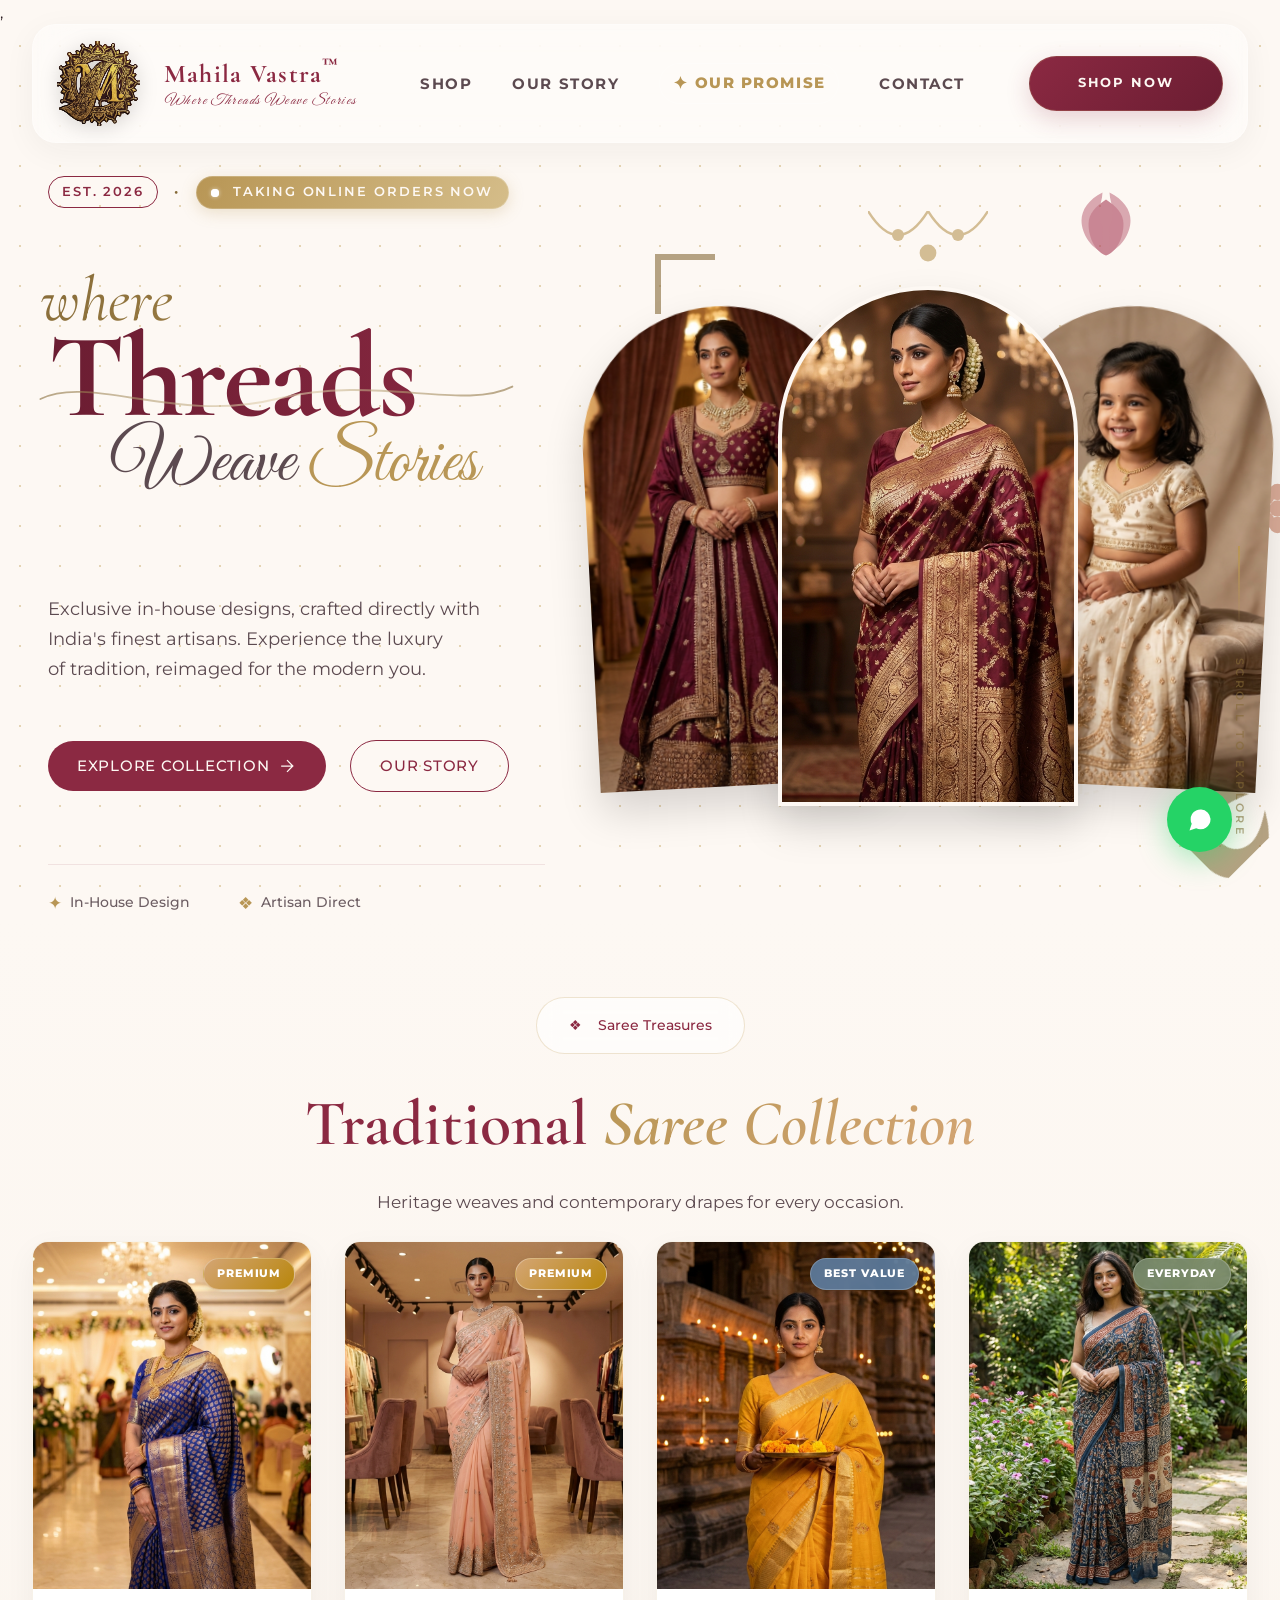
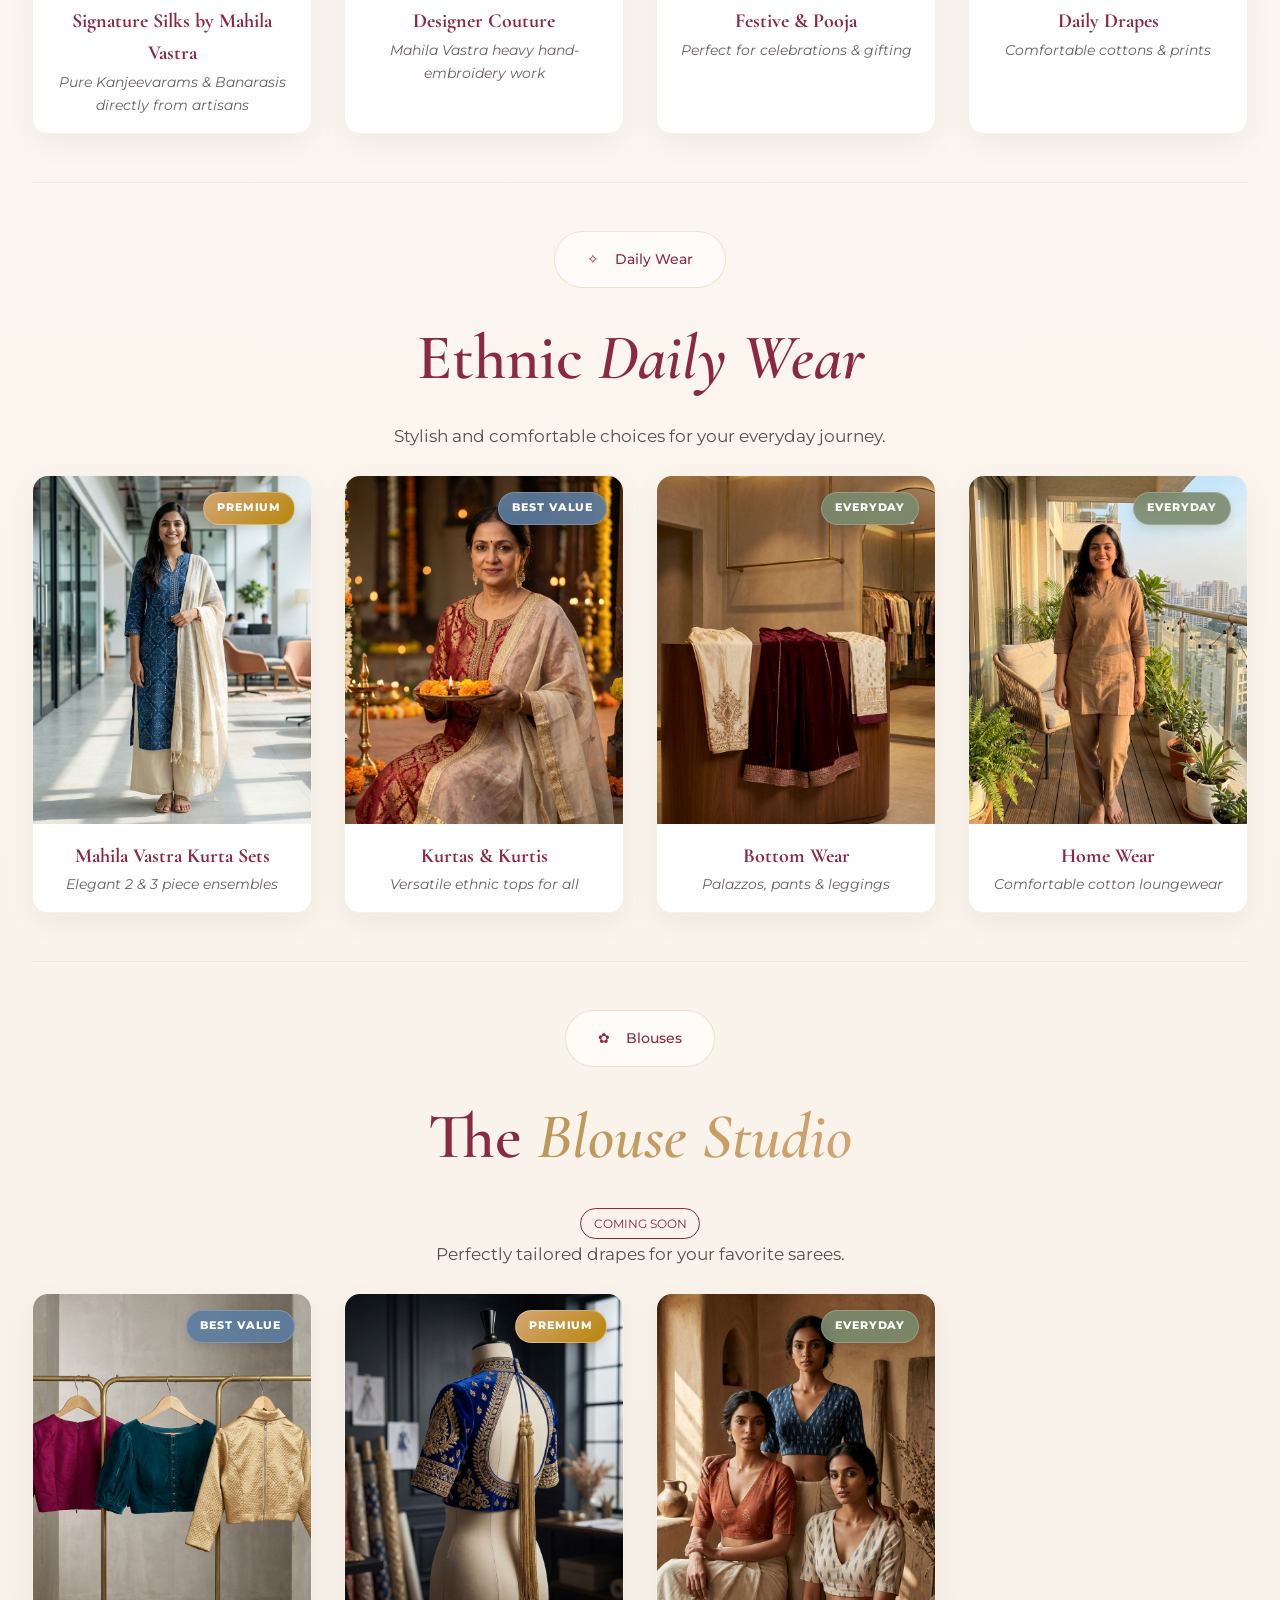
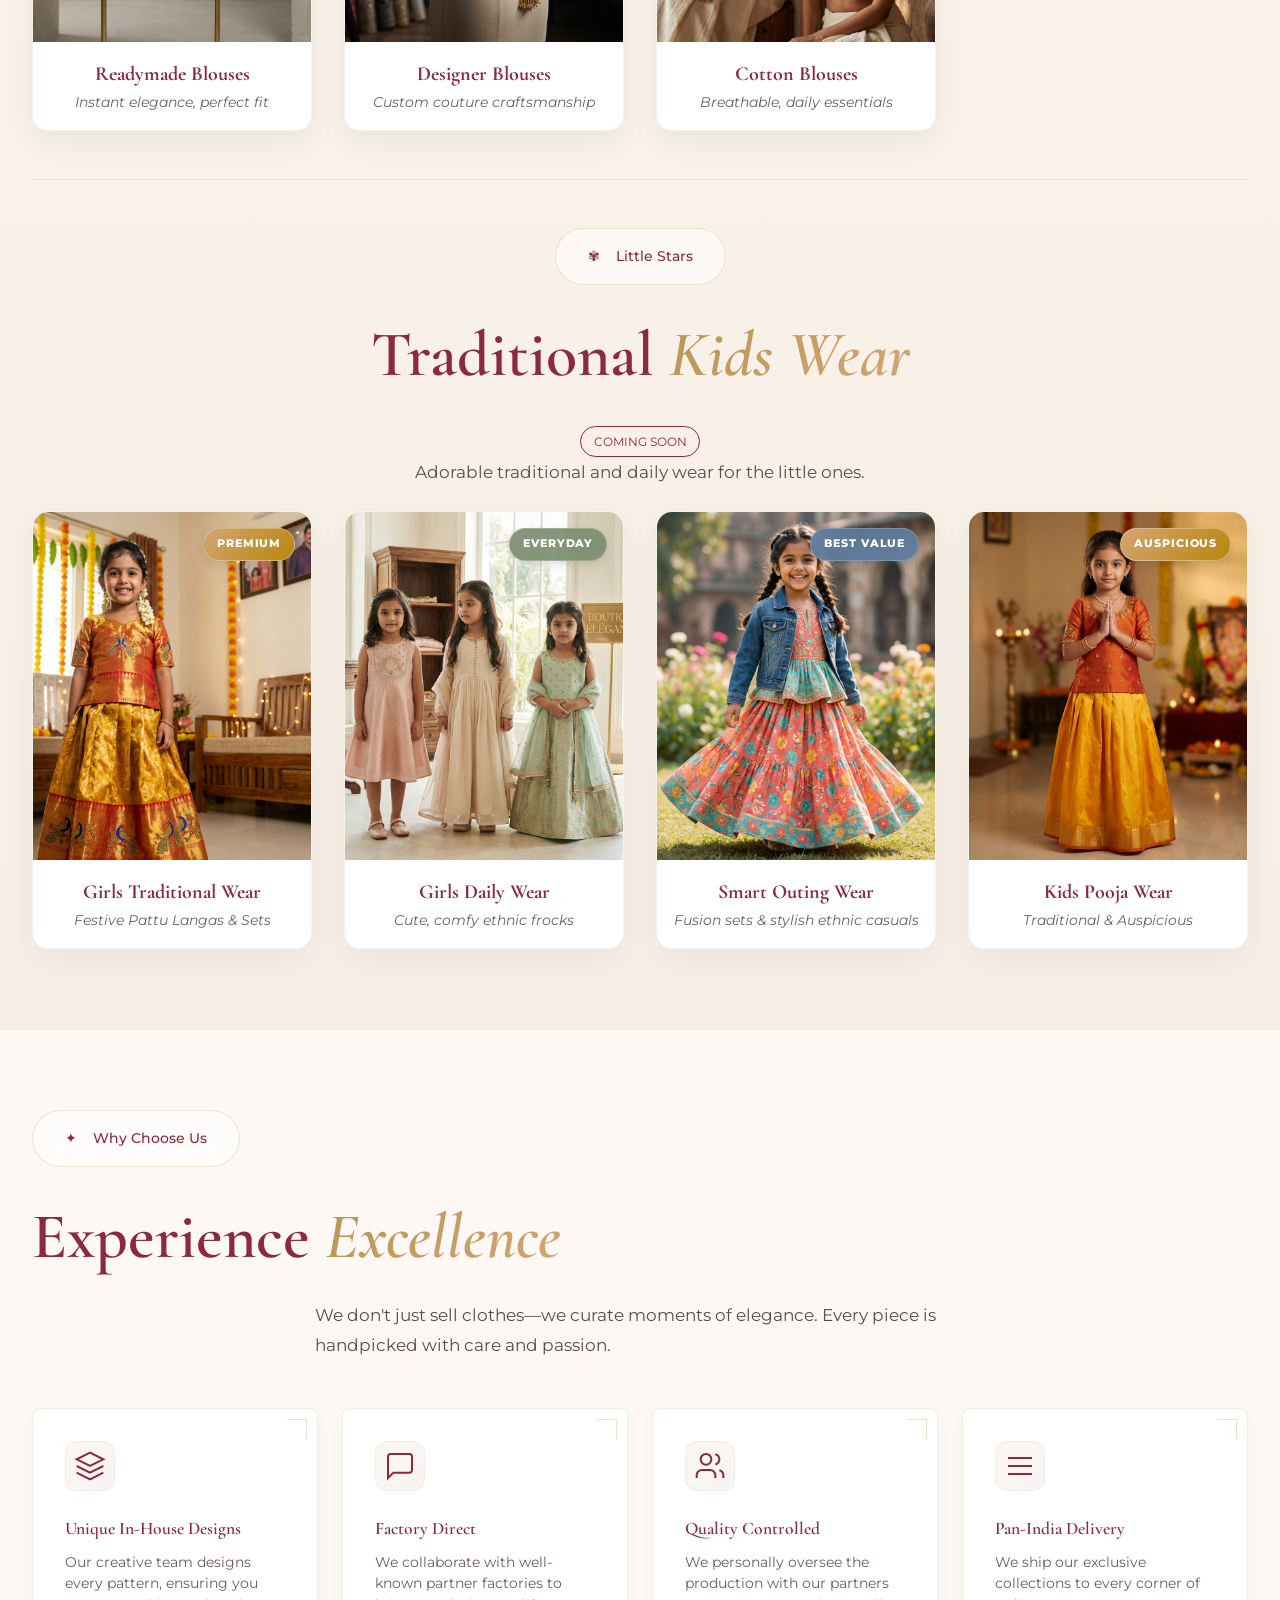
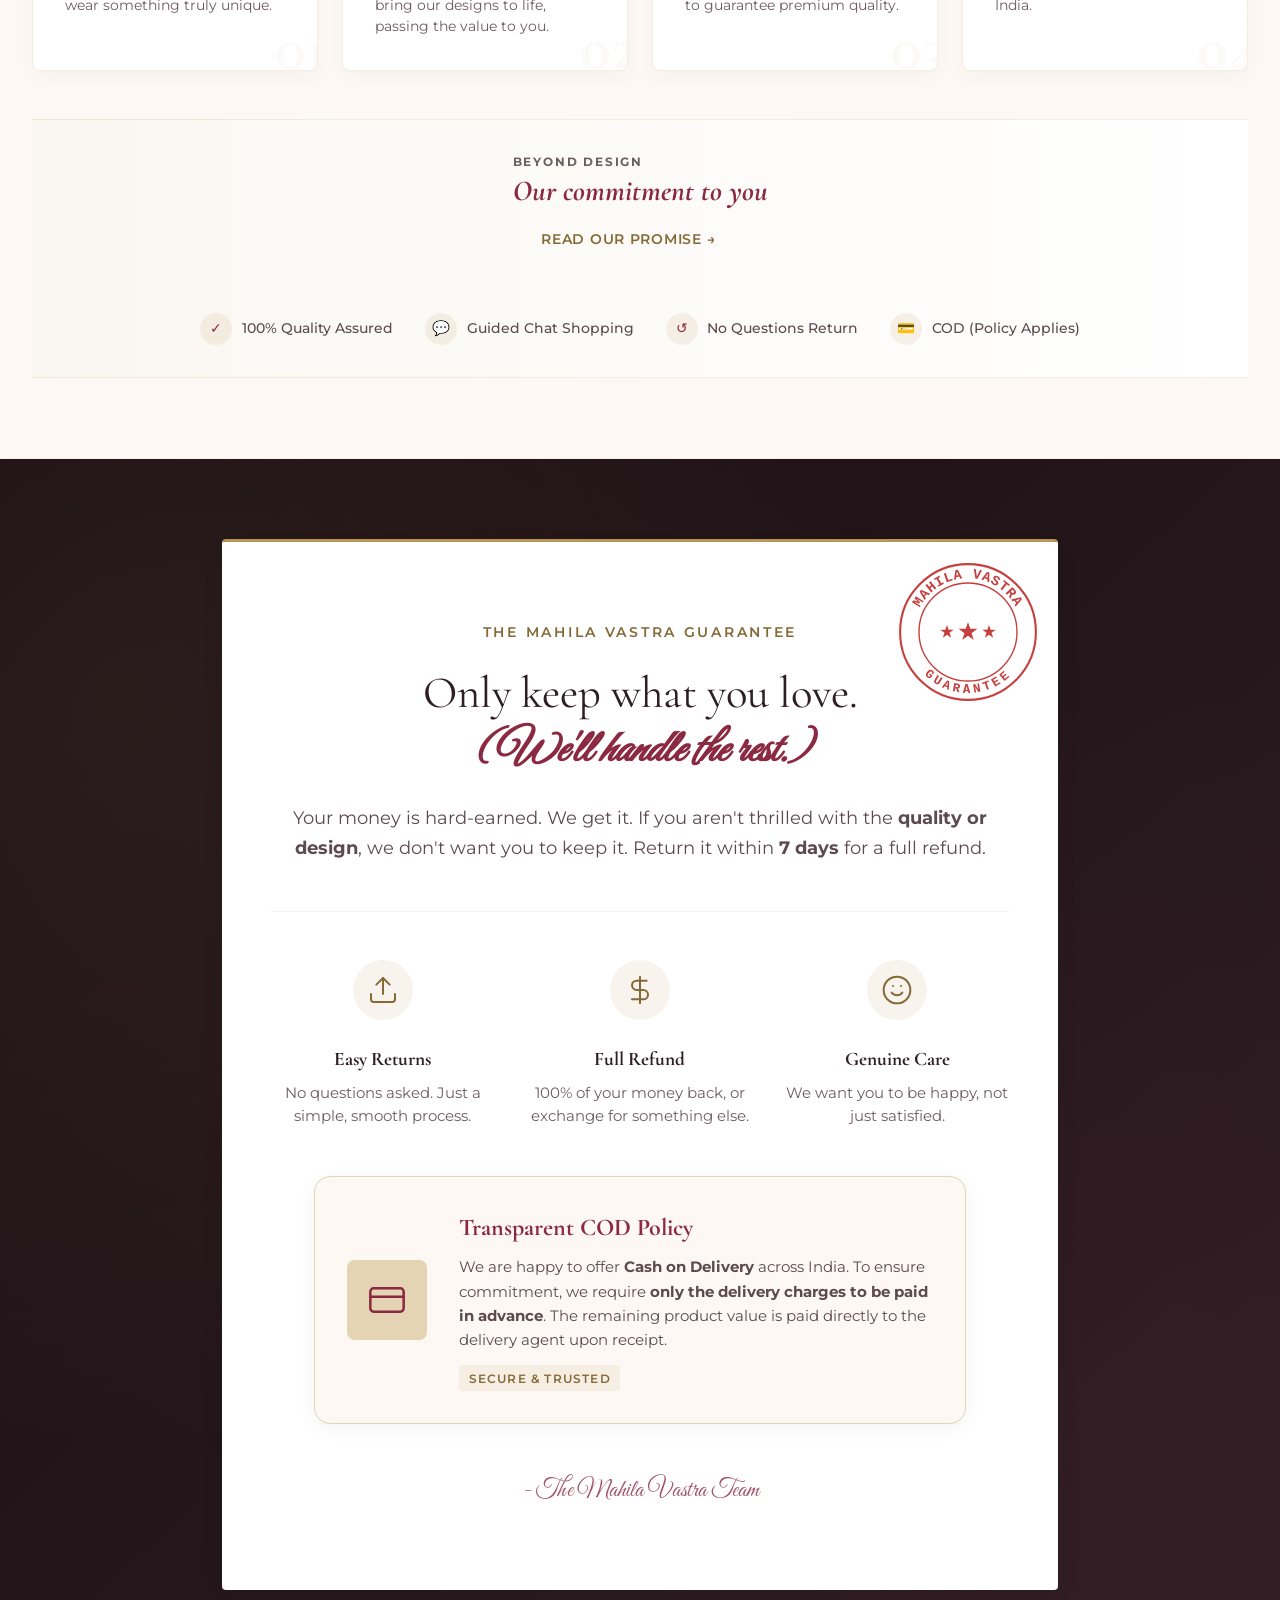
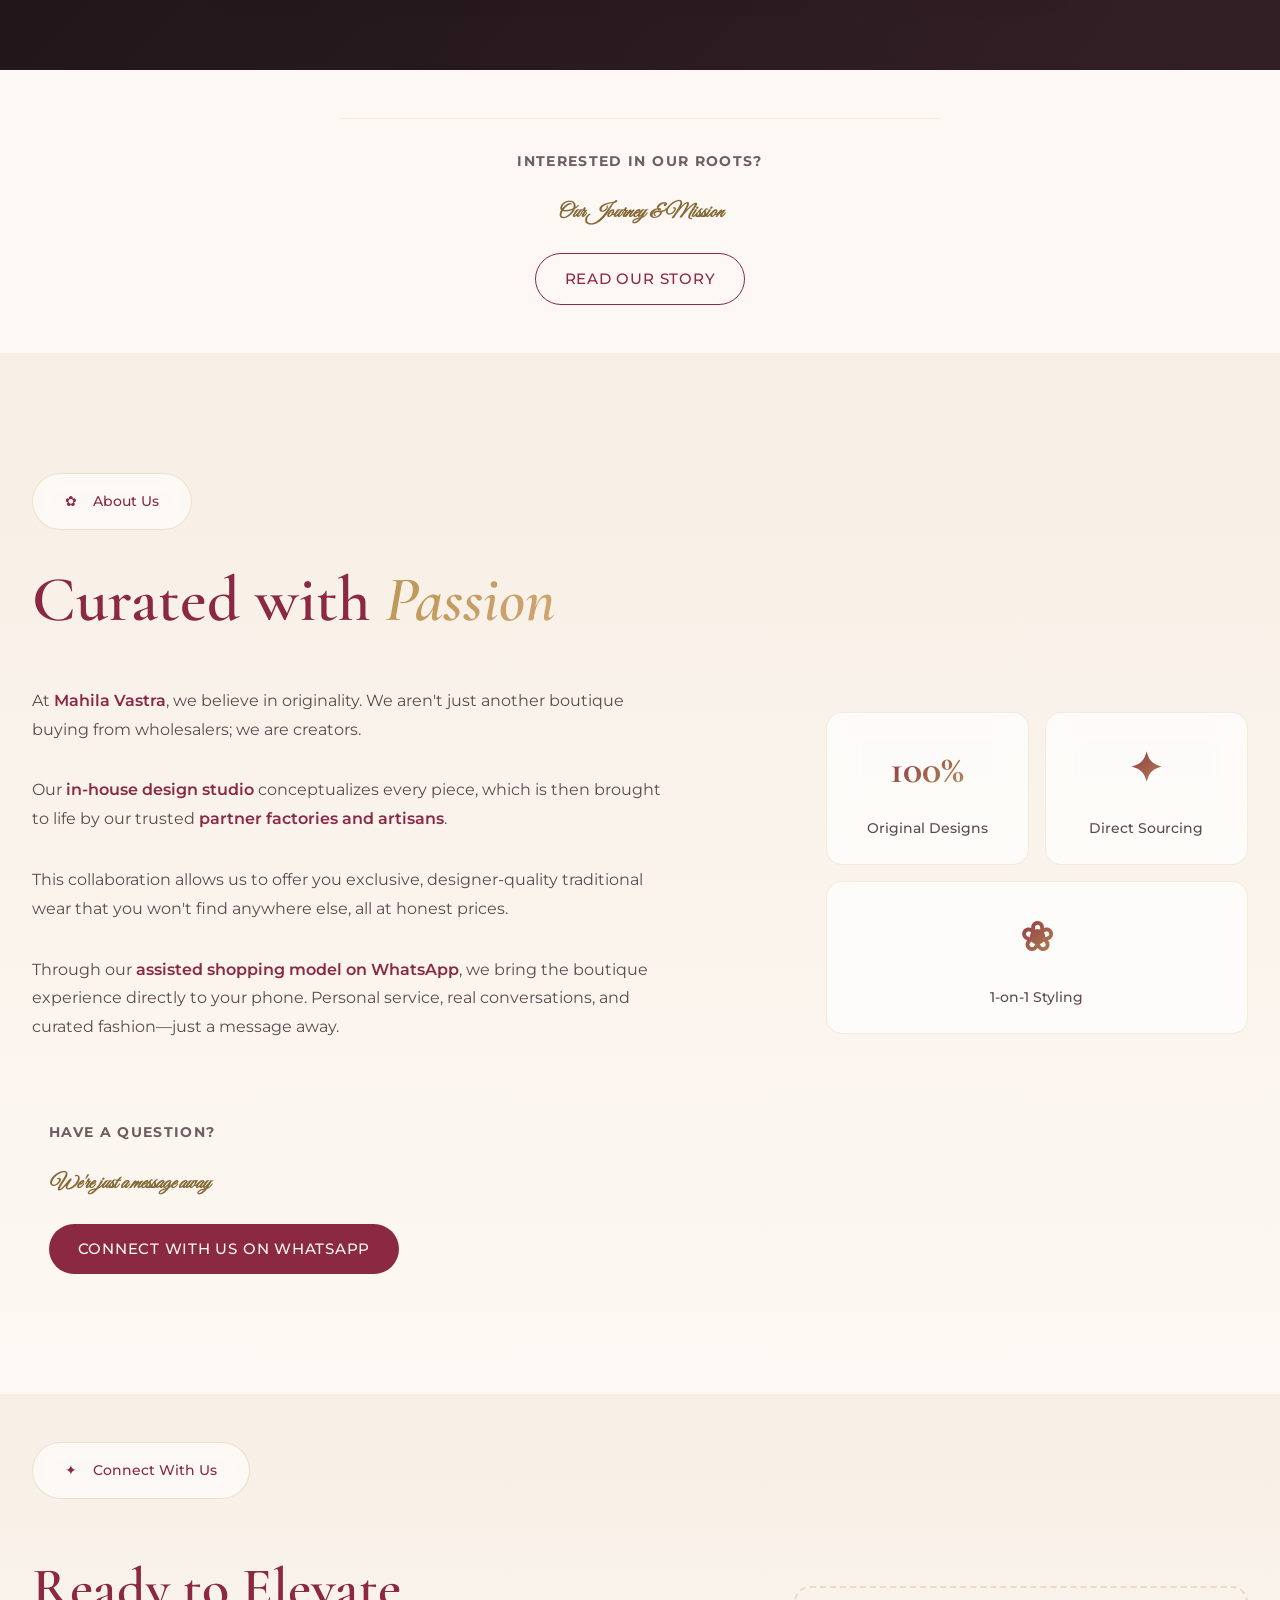
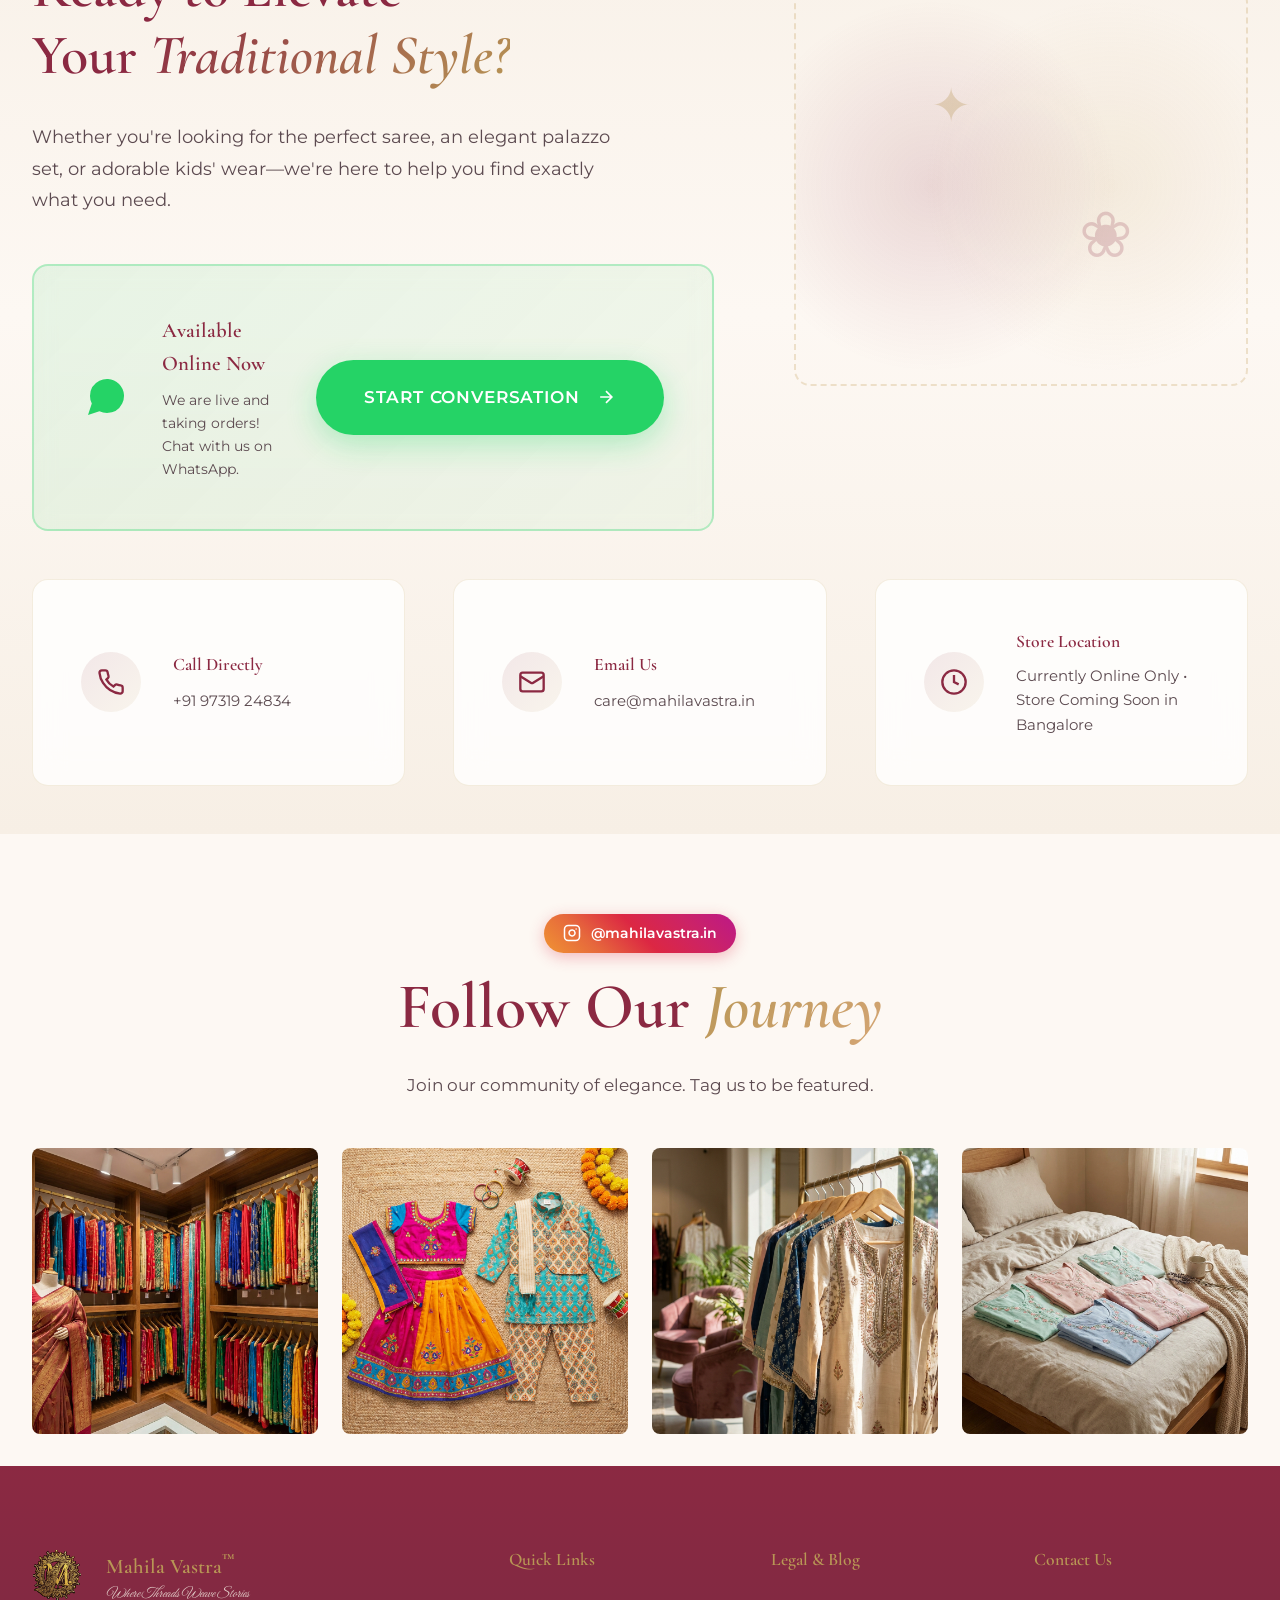
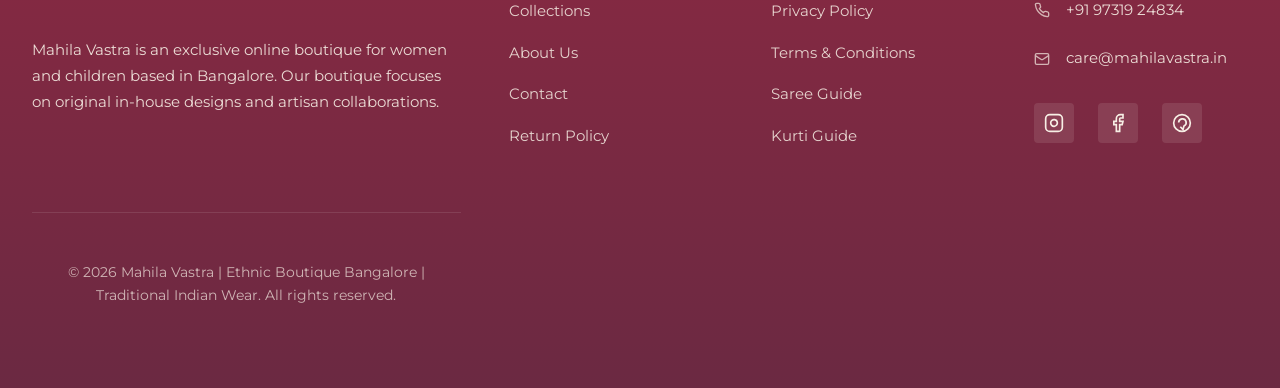
==== index.html @ 241a69e4 "Updated the Mobile rendering issue" ====
<!DOCTYPE html>
<html lang="en">

<head>
    <meta charset="UTF-8">
    <meta name="viewport" content="width=device-width, initial-scale=1.0">
    <meta name="description"
        content="Buy Indian Traditional Wear online at Mahila Vastra. Exclusive in-house designed sarees, kurtis, and ethnic dresses with Pan-India delivery to all states including Andhra, Telangana, Karnataka, and beyond. Shop premium quality ethnic wear direct from artisans.">
    <meta name="keywords"
        content="Buy Traditional Wear Online India, Online Saree Store Pan India, Designer Kurtis All India Delivery, Ethnic Dresses Shipping to All States, Indian Traditional Wear Online, Exclusive Women's Ethnic Wear India, Mahila Vastra Online Boutique, Best Online Store for Kurtis and Sarees India">
    <meta name="robots" content="index, follow, max-image-preview:large, max-snippet:-1, max-video-preview:-1">

    <!-- Open Graph / Facebook / WhatsApp -->
    <meta property="og:type" content="website">
    <meta property="og:url" content="https://mahilavastra.in/">
    <meta property="og:title"
        content="Buy Indian Traditional Wear Online | Mahila Vastra - Premium Sarees, Kurtis & Ethnic Dresses">
    <meta property="og:description"
        content="Shop exclusive in-house designed sarees, kurtis & ethnic dresses. Pan-India delivery to all states. 7-day return policy. Direct from artisans. Premium quality ethnic wear.">
    <meta property="og:image" content="https://mahilavastra.in/assets/images/logo/IMG_0798.PNG">
    <meta property="og:locale" content="en_IN">
    <meta property="og:site_name" content="Mahila Vastra">

    <!-- Favicon -->
    <link rel="shortcut icon" href="assets/images/favicon.png">
    <link rel="icon" type="image/png" sizes="32x32" href="assets/images/favicon.png">
    <link rel="icon" type="image/png" sizes="48x48" href="assets/images/favicon.png">
    <link rel="icon" type="image/svg+xml" href="assets/images/IMG_0907.svg">
    <link rel="apple-touch-icon" href="assets/images/logo/IMG_0798.PNG">

    <!-- Twitter -->
    <meta property="twitter:card" content="summary_large_image">
    <meta property="twitter:url" content="https://mahilavastra.in/">
    <meta property="twitter:title" content="Buy Indian Traditional Wear Online | Mahila Vastra">
    <meta property="twitter:description"
        content="Exclusive sarees, kurtis & ethnic dresses with Pan-India delivery. 7-day returns. Premium quality from artisans.">
    <meta property="twitter:image" content="https://mahilavastra.in/assets/images/logo/IMG_0798.PNG">

    <!-- Additional SEO Meta Tags -->
    <meta name="author" content="Mahila Vastra">
    <meta name="publisher" content="Mahila Vastra">
    <meta name="geo.region" content="IN">
    <meta name="geo.placename" content="India">
    <meta name="distribution" content="global">
    <meta name="target" content="all">
    <meta name="coverage" content="Worldwide">
    <meta name="rating" content="General">

    <link rel="canonical" href="https://mahilavastra.in/">
    <meta name="theme-color" content="#8B2942">

    <title>Buy Indian Traditional Wear Online | Mahila Vastra Online Boutique & Store</title>
    <link rel="preconnect" href="https://fonts.googleapis.com">
    <link rel="preconnect" href="https://fonts.gstatic.com" crossorigin>
    <link
        href="https://fonts.googleapis.com/css2?family=Cormorant+Garamond:ital,wght@0,300;0,400;0,500;0,600;0,700;1,400;1,500&family=Montserrat:wght@300;400;500;600&family=Great+Vibes&family=Italiana&display=swap"
        rel="stylesheet">
    ,
    <link rel="stylesheet" href="assets/css/styles.css">

    <!-- Google tag (gtag.js) -->
    <script async src="https://www.googletagmanager.com/gtag/js?id=G-4J6JE2HD1Q"></script>
    <script>
        window.dataLayer = window.dataLayer || [];
        function gtag() { dataLayer.push(arguments); }
        gtag('js', new Date());

        gtag('config', 'G-4J6JE2HD1Q');
    </script>

    <!-- JSON-LD Structured Data -->
    <script type="application/ld+json">
    {
      "@context": "https://schema.org",
      "@type": "ClothingStore",
      "name": "Mahila Vastra",
      "description": "Exclusive in-house designed traditional wear crafted with trusted partner artisans. Bangalore's specialist for sarees, kurtis, kurta sets, and designer ethnic dresses.",
      "image": "https://mahilavastra.in/assets/images/logo/IMG_0798.PNG",
      "logo": "https://mahilavastra.in/assets/images/logo/IMG_0798.PNG",
      "@id": "https://mahilavastra.in/#store",
      "url": "https://mahilavastra.in",
      "telephone": "+91 97319 24834",
      "address": {
        "@type": "PostalAddress",
        "streetAddress": "Mahila Vastra Boutique, Bangalore Central",
        "addressLocality": "Bangalore",
        "addressRegion": "Karnataka",
        "postalCode": "560034",
        "addressCountry": "IN"
      },
      "geo": {
        "@type": "GeoCoordinates",
        "latitude": 12.9716,
        "longitude": 77.5946
      },
      "openingHoursSpecification": {
        "@type": "OpeningHoursSpecification",
        "dayOfWeek": [
          "Monday",
          "Tuesday",
          "Wednesday",
          "Thursday",
          "Friday",
          "Saturday"
        ],
        "opens": "10:00",
        "closes": "20:00"
      },
      "sameAs": [
        "https://www.instagram.com/mahilavastra.in"
      ],
      "priceRange": "₹₹",
      "hasOfferCatalog": {
        "@type": "OfferCatalog",
        "name": "Mahila Vastra Collections",
        "itemListElement": [
          {
            "@type": "Offer",
            "itemOffered": {
              "@type": "Product",
              "name": "Mahila Vastra Signature Sarees",
              "brand": {
                "@type": "Brand",
                "name": "Mahila Vastra"
              }
            }
          },
          {
            "@type": "Offer",
            "itemOffered": {
              "@type": "Product",
              "name": "Mahila Vastra Designer Kurtis & Sets",
              "brand": {
                "@type": "Brand",
                "name": "Mahila Vastra"
              }
            }
          },
          {
            "@type": "Offer",
            "itemOffered": {
              "@type": "Product",
              "name": "Mahila Vastra Kids Ethnic Collection",
              "brand": {
                "@type": "Brand",
                "name": "Mahila Vastra"
              }
            }
          }
        ]
      },
      "returnPolicy": {
        "@type": "MerchantReturnPolicy",
        "returnPolicyCategory": "https://schema.org/MerchantReturnFiniteReturnWindow",
        "merchantReturnDays": 7,
        "returnMethod": "https://schema.org/ReturnByMail",
        "returnFees": "https://schema.org/FreeReturn"
      }
    }
    </script>
</head>

<body>
    <!-- Floating Ethnic Patterns Background -->
    <div class="floating-patterns">
        <div class="pattern pattern-1"></div>
        <div class="pattern pattern-2"></div>
        <div class="pattern pattern-3"></div>
        <div class="pattern pattern-4"></div>
        <div class="pattern pattern-5"></div>
        <div class="pattern pattern-6"></div>
    </div>

    <!-- Hero Section -->
    <section class="hero">
        <!-- Decorative Border Frame -->
        <div class="hero-frame">
            <div class="frame-corner frame-corner-tl"></div>
            <div class="frame-corner frame-corner-tr"></div>
            <div class="frame-corner frame-corner-bl"></div>
            <div class="frame-corner frame-corner-br"></div>
        </div>

        <!-- Navigation -->
        <nav class="navbar">
            <div class="nav-container">
                <a href="#" class="logo">
                    <img src="assets/images/IMG_0907.svg" alt="Mahila Vastra Logo" class="logo-img">
                    <div class="logo-text">
                        <span class="logo-main">Mahila Vastra<sup>&trade;</sup></span>
                        <span class="logo-tagline">Where Threads Weave Stories</span>
                    </div>
                </a>
                <ul class="nav-links">
                    <li><a href="#catalog" class="nav-link">Shop</a></li>
                    <li><a href="#about" class="nav-link">Our Story</a></li>
                    <li><a href="#our-promise" class="nav-link nav-link-premium"><span class="premium-star">✦</span> Our
                            Promise</a></li>
                    <li><a href="#contact" class="nav-link">Contact</a></li>
                </ul>
                <div class="nav-actions">
                    <a href="#catalog" class="btn btn-nav-cta">Shop Now</a>
                </div>
                <button class="mobile-menu-btn" aria-label="Menu">
                    <span></span>
                    <span></span>
                    <span></span>
                </button>
            </div>
        </nav>

        <!-- Mobile Menu Overlay -->
        <div class="mobile-menu">
            <div class="mobile-menu-content">
                <nav class="mobile-nav">
                    <a href="#catalog" class="mobile-nav-link">Shop</a>
                    <a href="#about" class="mobile-nav-link">Our <em>Story</em></a>
                    <a href="#our-promise" class="mobile-nav-link mobile-nav-premium"><span
                            class="premium-star">✦</span> Our <em>Promise</em></a>
                    <a href="#contact" class="mobile-nav-link">Contact</a>
                </nav>
                <button class="btn btn-nav-cta" onclick="window.location.href='#shop-by-tier'">Shop Now</button>
            </div>
        </div>

        <!-- Hero Content -->
        <div class="hero-content">
            <div class="hero-text">
                <div class="hero-badge-group">
                    <span class="badge-pill-outlined">EST. 2026</span>
                    <span class="badge-separator">•</span>
                    <span class="badge-pill-filled"><span class="live-dot"></span> TAKING ONLINE ORDERS NOW</span>
                </div>

                <h1 class="visually-hidden">Buy Indian Traditional Wear Online | Premium Ethnic Wear Boutique - Mahila
                    Vastra</h1>
                <div class="hero-title artistic-layout">
                    <span class="title-line line-prefix">Where</span>
                    <span class="title-line line-main">Threads</span>
                    <span class="title-line line-story">Weave <em>Stories</em></span>
                    <svg class="title-thread" viewBox="0 0 400 60" fill="none" xmlns="http://www.w3.org/2000/svg">
                        <path d="M10 30C50 10 120 50 200 30C280 10 350 40 390 20" stroke="url(#gold-gradient)"
                            stroke-width="1.5" stroke-linecap="round" />
                        <defs>
                            <linearGradient id="gold-gradient" x1="0" y1="0" x2="400" y2="0"
                                gradientUnits="userSpaceOnUse">
                                <stop offset="0%" stop-color="var(--color-gold-dark)" />
                                <stop offset="50%" stop-color="var(--color-gold-light)" />
                                <stop offset="100%" stop-color="var(--color-gold-dark)" />
                            </linearGradient>
                        </defs>
                    </svg>
                </div>

                <p class="hero-description text-balance">
                    Exclusive in-house designs, crafted directly with India's finest artisans.
                    Experience the luxury of tradition, reimaged for the modern you.
                </p>

                <div class="hero-actions">
                    <a href="#catalog" class="btn btn-primary btn-lg">
                        <span>Explore Collection</span>
                        <svg width="20" height="20" viewBox="0 0 24 24" fill="none" stroke="currentColor"
                            stroke-width="1.5">
                            <path d="M5 12h14M12 5l7 7-7 7" />
                        </svg>
                    </a>
                    <a href="#about" class="btn btn-secondary btn-lg">Our Story</a>
                </div>

                <div class="hero-features-strip">
                    <div class="feature-strip-item">
                        <span class="strip-icon">✦</span> In-House Design
                    </div>
                    <div class="feature-strip-item">
                        <span class="strip-icon">❖</span> Artisan Direct
                    </div>
                </div>
            </div>

            <div class="hero-gallery">
                <div class="gallery-arch arch-left tilt-left">
                    <div class="arch-inner">
                        <img src="assets/images/women-collection.png"
                            alt="Mahila Vastra Designer Kurtis & Ethnic Dresses - Boutique Collection" class="arch-img">
                    </div>
                </div>
                <div class="gallery-arch arch-center">
                    <div class="arch-inner">
                        <img src="assets/images/saree-collection.png"
                            alt="Mahila Vastra Handpicked Sarees - Traditional Indian Drapes" class="arch-img">
                    </div>
                </div>
                <div class="gallery-arch arch-right tilt-right">
                    <div class="arch-inner">
                        <img src="assets/images/kids-collection.png"
                            alt="Mahila Vastra Kids Wear - Traditional Collections for Children" class="arch-img">
                    </div>
                </div>

                <!-- Floating Traditional Decor -->
                <div class="floating-decor decor-lotus" aria-hidden="true">
                    <svg viewBox="0 0 100 100" fill="currentColor">
                        <path d="M50 95c-15-5-25-25-25-45 0-15 10-25 25-35 15 10 25 20 25 35 0 20-10 40-25 45z" />
                        <path d="M45 90C30 85 15 65 15 45c0-15 10-30 30-40 0 10-5 20-5 30 0 15 10 25 5 25z"
                            opacity="0.7" />
                        <path d="M55 90c15-5 30-25 30-45 0-15-10-30-30-40 0 10 5 20 5 30 0 15-10 25-5 25z"
                            opacity="0.7" />
                    </svg>
                </div>
                <div class="floating-decor decor-paisley" aria-hidden="true">
                    <svg viewBox="0 0 100 100" fill="currentColor">
                        <path
                            d="M50 90c-25 0-40-20-40-40 0-30 40-50 40-50s-10 20-10 35c0 15 10 25 25 25 15 0 25-10 25-25 0-15-15-35-15-35s40 20 40 50c0 20-15 40-40 40z" />
                    </svg>
                </div>
                <div class="floating-decor decor-marigold" aria-hidden="true">
                    <svg viewBox="0 0 100 100" fill="currentColor">
                        <circle cx="50" cy="50" r="15" />
                        <circle cx="50" cy="20" r="15" />
                        <circle cx="50" cy="80" r="15" />
                        <circle cx="20" cy="50" r="15" />
                        <circle cx="80" cy="50" r="15" />
                        <circle cx="29" cy="29" r="15" />
                        <circle cx="71" cy="71" r="15" />
                        <circle cx="29" cy="71" r="15" />
                        <circle cx="71" cy="29" r="15" />
                    </svg>
                </div>
                <div class="floating-decor decor-star" aria-hidden="true">✦</div>
                <div class="floating-decor decor-star-1" aria-hidden="true">✦</div>
                <div class="floating-decor decor-star-2" aria-hidden="true">✦</div>
                <div class="floating-decor decor-star-3" aria-hidden="true">✦</div>

                <!-- Restored Old Decorations -->
                <div class="floating-decor decor-flower-old-1" aria-hidden="true">✿</div>
                <div class="floating-decor decor-flower-old-2" aria-hidden="true">✦</div>
                <div class="floating-decor decor-leaf-1" aria-hidden="true">
                    <svg viewBox="0 0 100 100" fill="currentColor">
                        <path d="M50 10c0 0-30 20-30 50s30 30 30 30 30-0 30-30-30-50-30-50z" />
                    </svg>
                </div>
                <div class="floating-decor decor-mandala" aria-hidden="true">
                    <svg viewBox="0 0 100 100" fill="none" stroke="currentColor" stroke-width="2">
                        <circle cx="50" cy="50" r="40" stroke-dasharray="4 4" />
                        <circle cx="50" cy="50" r="25" />
                        <path d="M50 10 L50 90 M10 50 L90 50" />
                    </svg>
                </div>
                <div class="floating-decor decor-diamond" aria-hidden="true">❖</div>
                <div class="floating-decor decor-corner" aria-hidden="true">
                    <svg viewBox="0 0 100 100" fill="currentColor">
                        <path d="M0 0 L100 0 L100 10 L10 10 L10 100 L0 100 Z" />
                    </svg>
                </div>
                <div class="floating-decor decor-hang" aria-hidden="true">
                    <svg viewBox="0 0 100 50" fill="currentColor">
                        <path d="M0 0 Q25 40 50 0 Q75 40 100 0" fill="none" stroke="currentColor" stroke-width="2" />
                        <circle cx="25" cy="20" r="5" />
                        <circle cx="75" cy="20" r="5" />
                        <circle cx="50" cy="35" r="7" />
                    </svg>
                </div>
            </div>
        </div>

        <!-- Scroll indicator -->
        <div class="scroll-indicator">
            <div class="scroll-line"></div>
            <span>Scroll to Explore</span>
        </div>
    </section>

    <!-- Detailed Catalog Section -->
    <section id="catalog" class="catalog">
        <div class="catalog-container">

            <!-- Row 1: Sarees -->
            <div class="catalog-category-section">
                <div class="section-header align-center">
                    <span class="section-badge">
                        <span class="badge-icon">❖</span>
                        <span>Saree Treasures</span>
                    </span>
                    <h2 class="section-title">Traditional <em>Saree Collection</em></h2>
                    <p class="section-description">Heritage weaves and contemporary drapes for every occasion.
                    </p>
                </div>

                <div class="catalog-grid">
                    <div class="catalog-card" data-tier="premium">
                        <div class="catalog-image-wrapper">
                            <img src="assets/images/catalog/women-silk-v2.png" alt="Signature Silks"
                                class="catalog-image" loading="lazy">
                            <div class="catalog-tier-badge">PREMIUM</div>
                            <div class="catalog-overlay">
                                <a href="https://wa.me/919731924834?text=Hi!%20I%20see%20you%20are%20online%20and%20taking%20orders.%20I'm%20interested%20in%20your%20Signature%20Silk%20Saree%20collection."
                                    class="btn btn-whatsapp-sm" target="_blank">Inquire on WhatsApp</a>
                            </div>
                        </div>
                        <div class="catalog-info">
                            <h3 class="catalog-item-title">Signature Silks by Mahila Vastra</h3>
                            <p class="catalog-item-desc">Pure Kanjeevarams & Banarasis directly from artisans</p>
                        </div>
                    </div>
                    <div class="catalog-card" data-tier="premium">
                        <div class="catalog-image-wrapper">
                            <img src="assets/images/catalog/women-embroidery-v2.png" alt="Designer Couture"
                                class="catalog-image" loading="lazy">
                            <div class="catalog-tier-badge">PREMIUM</div>
                            <div class="catalog-overlay">
                                <a href="https://wa.me/919731924834?text=Hi!%20I%20see%20you%20are%20online%20and%20taking%20orders.%20I'm%20interested%20in%20your%20Premium%20Designer%20Saree%20collection."
                                    class="btn btn-whatsapp-sm" target="_blank">Inquire on WhatsApp</a>
                            </div>
                        </div>
                        <div class="catalog-info">
                            <h3 class="catalog-item-title">Designer Couture</h3>
                            <p class="catalog-item-desc">Mahila Vastra heavy hand-embroidery work</p>
                        </div>
                    </div>
                    <div class="catalog-card" data-tier="best-value">
                        <div class="catalog-image-wrapper">
                            <img src="assets/images/catalog/women-wedding-v2.png" alt="Festive & Pooja"
                                class="catalog-image" loading="lazy">
                            <div class="catalog-tier-badge">BEST VALUE</div>
                            <div class="catalog-overlay">
                                <a href="https://wa.me/919731924834?text=Hi!%20I%20see%20you%20are%20online%20and%20taking%20orders.%20I'm%20interested%20in%20your%20Best%20Value%20Festive%20Saree%20collection."
                                    class="btn btn-whatsapp-sm" target="_blank">Inquire on WhatsApp</a>
                            </div>
                        </div>
                        <div class="catalog-info">
                            <h3 class="catalog-item-title">Festive & Pooja</h3>
                            <p class="catalog-item-desc">Perfect for celebrations & gifting</p>
                        </div>
                    </div>
                    <div class="catalog-card" data-tier="everyday">
                        <div class="catalog-image-wrapper">
                            <img src="assets/images/catalog/women-daily-v2.png" alt="Daily Drapes" class="catalog-image"
                                loading="lazy">
                            <div class="catalog-tier-badge">EVERYDAY</div>
                            <div class="catalog-overlay">
                                <a href="https://wa.me/919731924834?text=Hi!%20I%20see%20you%20are%20online%20and%20taking%20orders.%20I'm%20interested%20in%20your%20Everyday%20Saree%20collection."
                                    class="btn btn-whatsapp-sm" target="_blank">Inquire on WhatsApp</a>
                            </div>
                        </div>
                        <div class="catalog-info">
                            <h3 class="catalog-item-title">Daily Drapes</h3>
                            <p class="catalog-item-desc">Comfortable cottons & prints</p>
                        </div>
                    </div>
                </div>
            </div>

            <!-- Row 2: Daily Wear -->
            <div class="catalog-category-section section-daily-wear">
                <div class="section-header align-center">
                    <span class="section-badge">
                        <span class="badge-icon">✧</span>
                        <span>Daily Wear</span>
                    </span>
                    <h2 class="section-title">Ethnic <em>Daily Wear</em></h2>
                    <p class="section-description">Stylish and comfortable choices for your everyday journey.
                    </p>
                </div>

                <div class="catalog-grid">
                    <div class="catalog-card" data-tier="premium">
                        <div class="catalog-image-wrapper">
                            <img src="assets/images/catalog/women-sets-v2.png" alt="Kurta Sets" class="catalog-image"
                                loading="lazy">
                            <div class="catalog-tier-badge">PREMIUM</div>
                            <div class="catalog-overlay">
                                <a href="https://wa.me/919731924834?text=Hi!%20I%20see%20you%20are%20online%20and%20taking%20orders.%20I'm%20interested%20in%20your%20Premium%20Kurta%20Sets."
                                    class="btn btn-whatsapp-sm" target="_blank">Inquire on WhatsApp</a>
                            </div>
                        </div>
                        <div class="catalog-info">
                            <h3 class="catalog-item-title">Mahila Vastra Kurta Sets</h3>
                            <p class="catalog-item-desc">Elegant 2 & 3 piece ensembles</p>
                        </div>
                    </div>
                    <div class="catalog-card" data-tier="best-value">
                        <div class="catalog-image-wrapper">
                            <img src="assets/images/catalog/women-puja.png" alt="Kurtas & Kurtis" class="catalog-image"
                                loading="lazy">
                            <div class="catalog-tier-badge">BEST VALUE</div>
                            <div class="catalog-overlay">
                                <a href="https://wa.me/919731924834?text=Hi!%20I%20see%20you%20are%20online%20and%20taking%20orders.%20I'm%20interested%20in%20your%20Kurtas%20%26%20Kurtis%20collection."
                                    class="btn btn-whatsapp-sm" target="_blank">Inquire on WhatsApp</a>
                            </div>
                        </div>
                        <div class="catalog-info">
                            <h3 class="catalog-item-title">Kurtas & Kurtis</h3>
                            <p class="catalog-item-desc">Versatile ethnic tops for all</p>
                        </div>
                    </div>
                    <div class="catalog-card" data-tier="everyday">
                        <div class="catalog-image-wrapper">
                            <img src="assets/images/catalog/women-bottoms.png" alt="Bottom Wear" class="catalog-image"
                                loading="lazy">
                            <div class="catalog-tier-badge">EVERYDAY</div>
                            <div class="catalog-overlay">
                                <a href="https://wa.me/919731924834?text=Hi!%20I%20see%20you%20are%20online%20and%20taking%20orders.%20I'm%20interested%20in%20your%20Bottom%20Wear%20collection."
                                    class="btn btn-whatsapp-sm" target="_blank">Inquire on WhatsApp</a>
                            </div>
                        </div>
                        <div class="catalog-info">
                            <h3 class="catalog-item-title">Bottom Wear</h3>
                            <p class="catalog-item-desc">Palazzos, pants & leggings</p>
                        </div>
                    </div>
                    <div class="catalog-card" data-tier="everyday">
                        <div class="catalog-image-wrapper">
                            <img src="assets/images/catalog/women-homewear-v2.png" alt="Home Wear" class="catalog-image"
                                loading="lazy">
                            <div class="catalog-tier-badge">EVERYDAY</div>
                            <div class="catalog-overlay">
                                <a href="https://wa.me/919731924834?text=Hi!%20I%20see%20you%20are%20online%20and%20taking%20orders.%20I'm%20interested%20in%20your%20Home%20Wear%20collection."
                                    class="btn btn-whatsapp-sm" target="_blank">Inquire on WhatsApp</a>
                            </div>
                        </div>
                        <div class="catalog-info">
                            <h3 class="catalog-item-title">Home Wear</h3>
                            <p class="catalog-item-desc">Comfortable cotton loungewear</p>
                        </div>
                    </div>
                </div>
            </div>

            <!-- Row 3: Blouses -->
            <div class="catalog-category-section section-blouses">
                <div class="section-header align-center">
                    <span class="section-badge">
                        <span class="badge-icon">✿</span>
                        <span>Blouses</span>
                    </span>
                    <h2 class="section-title">The <em>Blouse Studio</em></h2>
                    <span class="badge-pill-outlined"
                        style="display: inline-block; margin-top: 0.5rem; font-size: 0.75rem;">COMING SOON</span>
                    <p class="section-description">Perfectly tailored drapes for your favorite sarees.</p>
                </div>

                <div class="catalog-grid">
                    <div class="catalog-card" data-tier="best-value">
                        <div class="catalog-image-wrapper">
                            <img src="assets/images/catalog/blouse-readymade.png" alt="Readymade Blouses"
                                class="catalog-image" loading="lazy">
                            <div class="catalog-tier-badge">BEST VALUE</div>
                            <div class="catalog-overlay">
                                <a href="https://wa.me/919731924834?text=Hi!%20I%20see%20you%20are%20online%20and%20taking%20orders.%20I'm%20interested%20in%20your%20Readymade%20Blouses."
                                    class="btn btn-whatsapp-sm" target="_blank">Inquire on WhatsApp</a>
                            </div>
                        </div>
                        <div class="catalog-info">
                            <h3 class="catalog-item-title">Readymade Blouses</h3>
                            <p class="catalog-item-desc">Instant elegance, perfect fit</p>
                        </div>
                    </div>
                    <div class="catalog-card" data-tier="premium">
                        <div class="catalog-image-wrapper">
                            <img src="assets/images/catalog/blouse-designer.png" alt="Designer Blouses"
                                class="catalog-image" loading="lazy">
                            <div class="catalog-tier-badge">PREMIUM</div>
                            <div class="catalog-overlay">
                                <a href="https://wa.me/919731924834?text=Hi!%20I%20see%20you%20are%20online%20and%20taking%20orders.%20I'm%20interested%20in%20your%20Designer%20Blouses."
                                    class="btn btn-whatsapp-sm" target="_blank">Inquire on WhatsApp</a>
                            </div>
                        </div>
                        <div class="catalog-info">
                            <h3 class="catalog-item-title">Designer Blouses</h3>
                            <p class="catalog-item-desc">Custom couture craftsmanship</p>
                        </div>
                    </div>
                    <div class="catalog-card" data-tier="everyday">
                        <div class="catalog-image-wrapper">
                            <img src="assets/images/catalog/blouse-cotton.png" alt="Cotton Blouses"
                                class="catalog-image" loading="lazy">
                            <div class="catalog-tier-badge">EVERYDAY</div>
                            <div class="catalog-overlay">
                                <a href="https://wa.me/919731924834?text=Hi!%20I%20see%20you%20are%20online%20and%20taking%20orders.%20I'm%20interested%20in%20your%20Cotton%20Blouse%20collection."
                                    class="btn btn-whatsapp-sm" target="_blank">Inquire on WhatsApp</a>
                            </div>
                        </div>
                        <div class="catalog-info">
                            <h3 class="catalog-item-title">Cotton Blouses</h3>
                            <p class="catalog-item-desc">Breathable, daily essentials</p>
                        </div>
                    </div>
                </div>
            </div>

            <!-- Row 4: Kids Wear -->
            <div class="catalog-category-section section-kids">
                <div class="section-header align-center">
                    <span class="section-badge">
                        <span class="badge-icon">✾</span>
                        <span>Little Stars</span>
                    </span>
                    <h2 class="section-title">Traditional <em>Kids Wear</em></h2>
                    <span class="badge-pill-outlined"
                        style="display: inline-block; margin-top: 0.5rem; font-size: 0.75rem;">COMING SOON</span>
                    <p class="section-description">Adorable traditional and daily wear for the little ones.</p>
                </div>

                <div class="catalog-grid">
                    <div class="catalog-card" data-tier="premium">
                        <div class="catalog-image-wrapper">
                            <img src="assets/images/catalog/kids-pattu-v2.png" alt="Girls Traditional Wear"
                                class="catalog-image" loading="lazy">
                            <div class="catalog-tier-badge">PREMIUM</div>
                            <div class="catalog-overlay">
                                <a href="https://wa.me/919731924834?text=Hi!%20I%20see%20you%20are%20online%20and%20taking%20orders.%20I'm%20interested%20in%20your%20Girls%20Traditional%20Wear."
                                    class="btn btn-whatsapp-sm" target="_blank">Inquire on WhatsApp</a>
                            </div>
                        </div>
                        <div class="catalog-info">
                            <h3 class="catalog-item-title">Girls Traditional Wear</h3>
                            <p class="catalog-item-desc">Festive Pattu Langas & Sets</p>
                        </div>
                    </div>
                    <div class="catalog-card" data-tier="everyday">
                        <div class="catalog-image-wrapper">
                            <img src="assets/images/catalog/kids-frocks.png" alt="Girls Daily Wear"
                                class="catalog-image" loading="lazy">
                            <div class="catalog-tier-badge">EVERYDAY</div>
                            <div class="catalog-overlay">
                                <a href="https://wa.me/919731924834?text=Hi!%20I%20see%20you%20are%20online%20and%20taking%20orders.%20I'm%20interested%20in%20your%20Girls%20Daily%20Wear."
                                    class="btn btn-whatsapp-sm" target="_blank">Inquire on WhatsApp</a>
                            </div>
                        </div>
                        <div class="catalog-info">
                            <h3 class="catalog-item-title">Girls Daily Wear</h3>
                            <p class="catalog-item-desc">Cute, comfy ethnic frocks</p>
                        </div>
                    </div>
                    <!-- New: Kids Outing Wear -->
                    <div class="catalog-card" data-tier="best-value">
                        <div class="catalog-image-wrapper">
                            <img src="assets/images/catalog/kids-outing.png" alt="Smart Outing Wear"
                                class="catalog-image" loading="lazy">
                            <div class="catalog-tier-badge">BEST VALUE</div>
                            <div class="catalog-overlay">
                                <a href="https://wa.me/919731924834?text=Hi!%20I%20see%20you%20are%20online%20and%20taking%20orders.%20I'm%20interested%20in%20your%20Kids%20Smart%20Outing%20Wear%20collection."
                                    class="btn btn-whatsapp-sm" target="_blank">Inquire on WhatsApp</a>
                            </div>
                        </div>
                        <div class="catalog-info">
                            <h3 class="catalog-item-title">Smart Outing Wear</h3>
                            <p class="catalog-item-desc">Fusion sets & stylish ethnic casuals</p>
                        </div>
                    </div>
                    <!-- New: Kids Pooja Wear -->
                    <div class="catalog-card" data-tier="premium">
                        <div class="catalog-image-wrapper">
                            <img src="assets/images/catalog/kids-pooja.png" alt="Kids Pooja Wear" class="catalog-image"
                                loading="lazy">
                            <div class="catalog-tier-badge">Auspicious</div>
                            <div class="catalog-overlay">
                                <a href="https://wa.me/919731924834?text=Hi!%20I%20see%20you%20are%20online%20and%20taking%20orders.%20I'm%20interested%20in%20your%20Kids%20Pooja%20Wear%20collection."
                                    class="btn btn-whatsapp-sm" target="_blank">Inquire on WhatsApp</a>
                            </div>
                        </div>
                        <div class="catalog-info">
                            <h3 class="catalog-item-title">Kids Pooja Wear</h3>
                            <p class="catalog-item-desc">Traditional & Auspicious</p>
                        </div>
                    </div>

                </div>
            </div>
        </div>
    </section>

    <!-- Why Choose Us Section -->
    <section id="why-choose-us" class="why-choose-us">
        <div class="why-container">
            <!-- Section Header -->
            <div class="why-header">
                <span class="section-badge">
                    <span class="badge-icon">✦</span>
                    <span>Why Choose Us</span>
                </span>
                <h2 class="section-title">Experience <em>Excellence</em></h2>
                <p class="section-description">
                    We don't just sell clothes—we curate moments of elegance.
                    Every piece is handpicked with care and passion.
                </p>
            </div>

            <!-- Pillars of Excellence Grid -->
            <div class="pillars-grid">
                <!-- Pillar 1 -->
                <div class="pillar-item">
                    <span class="pillar-number">01</span>
                    <div class="pillar-icon">
                        <svg xmlns="http://www.w3.org/2000/svg" width="32" height="32" viewBox="0 0 24 24" fill="none"
                            stroke="currentColor" stroke-width="1.5">
                            <path d="M12 2L2 7l10 5 10-5-10-5zM2 17l10 5 10-5M2 12l10 5 10-5" />
                        </svg>
                    </div>
                    <div class="pillar-content">
                        <h3 class="pillar-title">Unique In-House Designs</h3>
                        <p class="pillar-desc">Our creative team designs every pattern, ensuring you wear
                            something
                            truly unique.</p>
                    </div>
                </div>

                <!-- Pillar 2 -->
                <div class="pillar-item">
                    <span class="pillar-number">02</span>
                    <div class="pillar-icon">
                        <svg xmlns="http://www.w3.org/2000/svg" width="32" height="32" viewBox="0 0 24 24" fill="none"
                            stroke="currentColor" stroke-width="1.5">
                            <path d="M21 15a2 2 0 01-2 2H7l-4 4V5a2 2 0 012-2h14a2 2 0 012 2z" />
                        </svg>
                    </div>
                    <div class="pillar-content">
                        <h3 class="pillar-title">Factory Direct</h3>
                        <p class="pillar-desc">We collaborate with well-known partner factories to bring our designs to
                            life,
                            passing
                            the value to you.</p>
                    </div>
                </div>

                <!-- Pillar 3 -->
                <div class="pillar-item">
                    <span class="pillar-number">03</span>
                    <div class="pillar-icon">
                        <svg xmlns="http://www.w3.org/2000/svg" width="32" height="32" viewBox="0 0 24 24" fill="none"
                            stroke="currentColor" stroke-width="1.5">
                            <path
                                d="M16 21v-2a4 4 0 00-4-4H6a4 4 0 00-4 4v2M9 11a4 4 0 100-8 4 4 0 000 8zM22 21v-2a4 4 0 00-3-3.87M16 3.13a4 4 0 010 7.75" />
                        </svg>
                    </div>
                    <div class="pillar-content">
                        <h3 class="pillar-title">Quality Controlled</h3>
                        <p class="pillar-desc">We personally oversee the production with our partners to
                            guarantee
                            premium quality.</p>
                    </div>
                </div>

                <!-- Pillar 4 -->
                <div class="pillar-item">
                    <span class="pillar-number">04</span>
                    <div class="pillar-icon">
                        <svg xmlns="http://www.w3.org/2000/svg" width="32" height="32" viewBox="0 0 24 24" fill="none"
                            stroke="currentColor" stroke-width="1.5">
                            <path d="M3 12h18M3 6h18M3 18h18" />
                        </svg>
                    </div>
                    <div class="pillar-content">
                        <h3 class="pillar-title">Pan-India Delivery</h3>
                        <p class="pillar-desc">We ship our exclusive collections to every corner of India.</p>
                    </div>
                </div>
            </div>

            <!-- UNIFIED VALUES STRIP -->
            <div class="values-strip">
                <div class="values-strip-container">
                    <!-- Left: Commitment Text -->
                    <div class="values-text">
                        <span class="chain-label">Beyond Design</span>
                        <h3 class="chain-title">Our commitment to you</h3>
                        <a href="#our-promise" class="btn btn-link-gold">Read Our Promise →</a>
                    </div>

                    <!-- Right: Trust Badges Grid -->
                    <div class="values-badges">
                        <div class="badge-mini">
                            <div class="badge-icon-mini">✓</div>
                            <span>100% Quality Assured</span>
                        </div>
                        <div class="badge-mini">
                            <div class="badge-icon-mini">💬</div>
                            <span>Guided Chat Shopping</span>
                        </div>
                        <div class="badge-mini">
                            <div class="badge-icon-mini">↺</div>
                            <span>No Questions Return</span>
                        </div>
                        <div class="badge-mini">
                            <div class="badge-icon-mini">💳</div>
                            <span>COD (Policy Applies)</span>
                        </div>
                    </div>
                </div>
            </div>
        </div>
    </section>

    <!-- Removed old independent trust-badges section -->

    <!-- Our Promise Section -->
    <section id="our-promise" class="our-promise">
        <div class="promise-container">
            <div class="promise-card">
                <!-- Round Seal -->
                <div class="mv-seal">
                    <!-- SVG Vintage Rubber Stamp -->
                    <svg viewBox="0 0 200 200" width="100%" height="100%" xmlns="http://www.w3.org/2000/svg">
                        <defs>
                            <!-- Text Lane Radius: 83 (Between Outer 97 and Inner 70) -->

                            <!-- TOP ARC: From 17,100 to 183,100 (Radius 83) -->
                            <path id="arcTop" d="M 17,100 A 83,83 0 0,1 183,100" fill="none" stroke="none" />

                            <!-- BOTTOM ARC: From 17,100 to 183,100 (Radius 83) -->
                            <path id="arcBottom" d="M 17,100 A 83,83 0 0,0 183,100" fill="none" stroke="none" />

                            <!-- Star Definition -->
                            <path id="star"
                                d="M 0,-10 L 2.4,-3.2 L 9.5,-3.2 L 3.6,1.2 L 5.9,8.1 L 0,3.9 L -5.9,8.1 L -3.6,1.2 L -9.5,-3.2 L -2.4,-3.2 Z"
                                fill="#C02A2A" stroke="none" />

                            <!-- Safer Grunge Filter -->
                            <filter id="roughPaper">
                                <feTurbulence type="fractalNoise" baseFrequency="0.04" numOctaves="5" result="noise" />
                                <feDiffuseLighting in="noise" lighting-color="#fff" surfaceScale="2">
                                    <feDistantLight azimuth="45" elevation="60" />
                                </feDiffuseLighting>
                                <feComposite operator="in" in2="SourceGraphic" />
                            </filter>
                        </defs>
                        <g fill="none" stroke="#C02A2A" stroke-width="3">
                            <!-- Outer Ring (r=97) -->
                            <circle cx="100" cy="100" r="97" stroke-width="3" />
                            <!-- Inner Ring (r=70) - Text sits between 70 and 97 -->
                            <circle cx="100" cy="100" r="70" stroke-width="2" />

                            <!-- Center Stars: Perfectly Symmetrical -->
                            <g>
                                <!-- Center Star: Larger, at absolute center (100,100) -->
                                <use href="#star" x="100" y="100"
                                    transform="translate(100, 100) scale(1.4) translate(-100, -100)" />

                                <!-- Left Star: Smaller, shifted left -->
                                <use href="#star" x="70" y="100"
                                    transform="translate(70, 100) scale(1.0) translate(-70, -100)" />

                                <!-- Right Star: Smaller, shifted right by same amount -->
                                <use href="#star" x="130" y="100"
                                    transform="translate(130, 100) scale(1.0) translate(-130, -100)" />
                            </g>

                            <!-- Texts -->
                            <!-- Reduced font size and added positive dy to push text INWARD away from outer ring -->

                            <text font-family="'Courier New', monospace" font-weight="bold" font-size="20"
                                fill="#C02A2A" stroke="none" letter-spacing="2" text-anchor="middle" dy="6">
                                <textPath href="#arcTop" startOffset="50%">MAHILA VASTRA</textPath>
                            </text>

                            <text font-family="'Courier New', monospace" font-weight="bold" font-size="18"
                                fill="#C02A2A" stroke="none" letter-spacing="4" text-anchor="middle" dy="4">
                                <textPath href="#arcBottom" startOffset="50%">GUARANTEE</textPath>
                            </text>
                        </g>
                    </svg>
                </div>

                <div class="promise-header">
                    <span class="promise-subtitle">The Mahila Vastra Guarantee</span>
                    <h2 class="promise-title">Only keep what you love. <br><em>(We'll handle the rest.)</em></h2>
                    <p class="promise-description">
                        Your money is hard-earned. We get it. If you aren't thrilled with the <strong>quality or
                            design</strong>, we don't want you to keep it. Return it within <strong>7 days</strong> for
                        a full refund.
                    </p>
                </div>

                <div class="promise-grid">
                    <div class="promise-item">
                        <div class="promise-icon">
                            <svg xmlns="http://www.w3.org/2000/svg" width="32" height="32" viewBox="0 0 24 24"
                                fill="none" stroke="currentColor" stroke-width="1.5" stroke-linecap="round"
                                stroke-linejoin="round">
                                <path d="M21 15v4a2 2 0 0 1-2 2H5a2 2 0 0 1-2-2v-4" />
                                <polyline points="17 8 12 3 7 8" />
                                <line x1="12" y1="3" x2="12" y2="15" />
                            </svg>
                        </div>
                        <h3>Easy Returns</h3>
                        <p>No questions asked. Just a simple, smooth process.</p>
                    </div>
                    <div class="promise-item">
                        <div class="promise-icon">
                            <svg xmlns="http://www.w3.org/2000/svg" width="32" height="32" viewBox="0 0 24 24"
                                fill="none" stroke="currentColor" stroke-width="1.5" stroke-linecap="round"
                                stroke-linejoin="round">
                                <path d="M12 2v20" />
                                <path d="M17 5H9.5a3.5 3.5 0 0 0 0 7h5a3.5 3.5 0 0 1 0 7H6" />
                            </svg>
                        </div>
                        <h3>Full Refund</h3>
                        <p>100% of your money back, or exchange for something else.</p>
                    </div>
                    <div class="promise-item">
                        <div class="promise-icon">
                            <svg xmlns="http://www.w3.org/2000/svg" width="32" height="32" viewBox="0 0 24 24"
                                fill="none" stroke="currentColor" stroke-width="1.5" stroke-linecap="round"
                                stroke-linejoin="round">
                                <circle cx="12" cy="12" r="10" />
                                <path d="M8 14s1.5 2 4 2 4-2 4-2" />
                                <line x1="9" y1="9" x2="9.01" y2="9" />
                                <line x1="15" y1="9" x2="15.01" y2="9" />
                            </svg>
                        </div>
                        <h3>Genuine Care</h3>
                        <p>We want you to be happy, not just satisfied.</p>
                    </div>
                </div>

                <!-- NEW: COD Policy Highlight -->
                <div class="cod-policy-highlight">
                    <div class="cod-card">
                        <div class="cod-card-icon">
                            <svg xmlns="http://www.w3.org/2000/svg" width="40" height="40" viewBox="0 0 24 24"
                                fill="none" stroke="currentColor" stroke-width="1.5" stroke-linecap="round"
                                stroke-linejoin="round">
                                <rect x="2" y="5" width="20" height="14" rx="2" ry="2" />
                                <line x1="2" y1="10" x2="22" y2="10" />
                            </svg>
                        </div>
                        <div class="cod-card-content">
                            <h3>Transparent COD Policy</h3>
                            <p>We are happy to offer <strong>Cash on Delivery</strong> across India. To ensure
                                commitment, we require <strong>only the delivery charges to be paid in advance</strong>.
                                The remaining product value is paid directly to the delivery agent upon receipt.</p>
                            <span class="cod-tag">Secure & Trusted</span>
                        </div>
                    </div>
                </div>

                <div class="promise-footer">
                    <div class="promise-signature">
                        - The Mahila Vastra Team
                    </div>
                </div>
            </div>
        </div>
    </section>


    <!-- Chaining to About transition -->
    <section class="section-chain-container"
        style="text-align: center; padding: var(--space-xl) 0; background: var(--color-ivory);">
        <div class="section-chain" style="margin: 0 auto;">
            <span class="chain-label">Interested in our roots?</span>
            <h3 class="chain-title">Our Journey & Mission</h3>
            <a href="#about" class="btn btn-secondary">Read Our Story</a>
        </div>
    </section>


    <!-- About Section -->
    <section id="about" class="about">
        <div class="about-container">
            <div class="about-content">
                <span class="section-badge">
                    <span class="badge-icon">✿</span>
                    <span>About Us</span>
                </span>
                <h2 class="section-title">Curated with <em>Passion</em></h2>
                <div class="about-text">
                    <p>
                        At <strong>Mahila Vastra</strong>, we believe in originality. We aren't just another
                        boutique
                        buying from wholesalers; we are creators.
                    </p>
                    <p>
                        Our <strong>in-house design studio</strong> conceptualizes every piece, which is then
                        brought to
                        life by our trusted <strong>partner factories and artisans</strong>.
                    </p>
                    <p>
                        This collaboration allows us to offer you exclusive, designer-quality traditional wear
                        that you
                        won't find anywhere else, all at honest prices.
                    </p>
                    <p>
                        Through our <strong>assisted shopping model on WhatsApp</strong>, we bring the boutique
                        experience directly to your phone. Personal service, real conversations, and curated
                        fashion—just a message away.
                    </p>
                </div>

                <!-- Chaining to Contact -->
                <div class="section-chain"
                    style="border:none; margin-top: var(--space-xl); align-items: flex-start; text-align: left;">
                    <span class="chain-label">Have a Question?</span>
                    <h3 class="chain-title" style="margin-left: 0;">We're just a message away</h3>
                    <a href="#contact" class="btn btn-primary">Connect with us on WhatsApp</a>
                </div>
            </div>
            <div class="about-visual">
                <div class="about-stats">
                    <div class="stat-item">
                        <span class="stat-number">100%</span>
                        <span class="stat-label">Original Designs</span>
                    </div>
                    <div class="stat-item">
                        <span class="stat-number">✦</span>
                        <span class="stat-label">Direct Sourcing</span>
                    </div>
                    <div class="stat-item">
                        <span class="stat-number">❀</span>
                        <span class="stat-label">1-on-1 Styling</span>
                    </div>
                </div>
            </div>
        </div>
    </section>

    <!-- Contact Section -->
    <section id="contact" class="contact">
        <div class="contact-container">
            <!-- Contact Hero -->
            <div class="contact-hero">
                <div class="contact-hero-content">
                    <span class="section-badge">
                        <span class="badge-icon">✦</span>
                        <span>Connect With Us</span>
                    </span>
                    <h2 class="contact-hero-title">
                        Ready to Elevate <br>Your <em>Traditional Style?</em>
                    </h2>
                    <p class="contact-hero-desc">
                        Whether you're looking for the perfect saree, an elegant palazzo set, or adorable kids'
                        wear—we're here to help you find exactly what you need.
                    </p>

                    <!-- Primary WhatsApp CTA -->
                    <div class="whatsapp-cta-block">
                        <div class="whatsapp-cta-content">
                            <svg xmlns="http://www.w3.org/2000/svg" width="48" height="48" viewBox="0 0 24 24"
                                fill="currentColor" class="whatsapp-cta-icon">
                                <path
                                    d="M21 11.5a8.38 8.38 0 0 1-.9 3.8 8.5 8.5 0 0 1-7.6 4.7 8.38 8.38 0 0 1-3.8-.9L3 21l1.9-5.7a8.38 8.38 0 0 1-.9-3.8 8.5 8.5 0 0 1 4.7-7.6 8.38 8.38 0 0 1 3.8-.9h.5a8.48 8.48 0 0 1 8 8v.5z" />
                            </svg>
                            <div class="whatsapp-cta-text">
                                <h3>Available Online Now</h3>
                                <p>We are live and taking orders! Chat with us on WhatsApp.</p>
                            </div>
                        </div>
                        <a href="https://wa.me/919731924834?text=Hi!%20I%20see%20you%20are%20online%20and%20taking%20orders.%20I'm%20interested%20in%20your%20collection."
                            class="btn btn-whatsapp-large" target="_blank">
                            <span>Start Conversation</span>
                            <svg xmlns="http://www.w3.org/2000/svg" width="20" height="20" viewBox="0 0 24 24"
                                fill="none" stroke="currentColor" stroke-width="2">
                                <path d="M5 12h14M12 5l7 7-7 7" />
                            </svg>
                        </a>
                    </div>
                </div>

                <!-- Contact Visual -->
                <div class="contact-hero-visual">
                    <div class="contact-pattern"></div>
                </div>
            </div>

            <!-- Contact Methods -->
            <div class="contact-methods">
                <div class="contact-method">
                    <div class="contact-method-icon">
                        <svg xmlns="http://www.w3.org/2000/svg" width="28" height="28" viewBox="0 0 24 24" fill="none"
                            stroke="currentColor" stroke-width="2">
                            <path
                                d="M22 16.92v3a2 2 0 01-2.18 2 19.79 19.79 0 01-8.63-3.07 19.5 19.5 0 01-6-6 19.79 19.79 0 01-3.07-8.67A2 2 0 014.11 2h3a2 2 0 012 1.72 12.84 12.84 0 00.7 2.81 2 2 0 01-.45 2.11L8.09 9.91a16 16 0 006 6l1.27-1.27a2 2 0 012.11-.45 12.84 12.84 0 002.81.7A2 2 0 0122 16.92z" />
                        </svg>
                    </div>
                    <div class="contact-method-info">
                        <h4>Call Directly</h4>
                        <a href="tel:+919731924834">+91 97319 24834</a>
                    </div>
                </div>

                <div class="contact-method">
                    <div class="contact-method-icon">
                        <svg xmlns="http://www.w3.org/2000/svg" width="28" height="28" viewBox="0 0 24 24" fill="none"
                            stroke="currentColor" stroke-width="2">
                            <rect width="20" height="16" x="2" y="4" rx="2" />
                            <path d="m22 7-8.97 5.7a1.94 1.94 0 01-2.06 0L2 7" />
                        </svg>
                    </div>
                    <div class="contact-method-info">
                        <h4>Email Us</h4>
                        <a href="mailto:care@mahilavastra.in">care@mahilavastra.in</a>
                    </div>
                </div>

                <div class="contact-method">
                    <div class="contact-method-icon">
                        <svg xmlns="http://www.w3.org/2000/svg" width="28" height="28" viewBox="0 0 24 24" fill="none"
                            stroke="currentColor" stroke-width="2">
                            <circle cx="12" cy="12" r="10" />
                            <polyline points="12 6 12 12 16 14" />
                        </svg>
                    </div>
                    <div class="contact-method-info">
                        <h4>Store Location</h4>
                        <p>Currently Online Only • Store Coming Soon in Bangalore</p>
                    </div>
                </div>
            </div>
        </div>
    </section>

    <!-- Instagram Feed -->
    <section id="instagram-feed" class="insta-section">
        <div class="insta-container">
            <div class="insta-header">
                <a href="https://instagram.com/mahilavastra.in" target="_blank" class="insta-badge-link">
                    <svg xmlns="http://www.w3.org/2000/svg" width="18" height="18" viewBox="0 0 24 24" fill="none"
                        stroke="currentColor" stroke-width="2" stroke-linecap="round" stroke-linejoin="round">
                        <rect width="20" height="20" x="2" y="2" rx="5" ry="5" />
                        <path d="M16 11.37A4 4 0 1112.63 8 4 4 0 0116 11.37z" />
                        <line x1="17.5" x2="17.51" y1="6.5" y2="6.5" />
                    </svg>
                    <span>@mahilavastra.in</span>
                </a>
                <h2 class="section-title">Follow Our <em>Journey</em></h2>
                <p class="section-description">Join our community of elegance. Tag us to be featured.</p>
            </div>
            <div class="insta-grid">
                <!-- Using existing images as placeholders for the feed -->
                <a href="https://instagram.com/mahilavastra.in" target="_blank" class="insta-item">
                    <img src="assets/images/insta-saree.png" alt="Saree Collection" loading="lazy">
                    <div class="insta-overlay"><span class="insta-icon">Show Love</span></div>
                </a>
                <a href="https://instagram.com/mahilavastra.in" target="_blank" class="insta-item">
                    <img src="assets/images/insta-kids.png" alt="Kids Traditional Wear" loading="lazy">
                    <div class="insta-overlay"><span class="insta-icon">Show Love</span></div>
                </a>
                <a href="https://instagram.com/mahilavastra.in" target="_blank" class="insta-item">
                    <img src="assets/images/insta-kurti.png" alt="Stylish Kurtis" loading="lazy">
                    <div class="insta-overlay"><span class="insta-icon">Show Love</span></div>
                </a>
                <a href="https://instagram.com/mahilavastra.in" target="_blank" class="insta-item">
                    <img src="assets/images/insta-sets.png" alt="Ethnic Sets & Pyjamas" loading="lazy">
                    <div class="insta-overlay"><span class="insta-icon">Show Love</span></div>
                </a>
            </div>
        </div>
    </section>

    <!-- Footer -->
    <footer class="footer">
        <div class="footer-container">
            <div class="footer-grid">
                <!-- Brand -->
                <div class="footer-brand">
                    <div class="footer-logo">
                        <img src="assets/images/IMG_0907.svg" alt="Mahila Vastra Logo" class="footer-logo-img">
                        <div class="footer-logo-text">
                            <span class="footer-logo-main">Mahila Vastra<sup>&trade;</sup></span>
                            <span class="footer-logo-tagline">Where Threads Weave Stories</span>
                        </div>
                    </div>
                    <p class="footer-desc">
                        Mahila Vastra is an exclusive online boutique for women and children based in Bangalore. Our
                        boutique focuses on original in-house designs and artisan collaborations.
                    </p>
                </div>

                <!-- Quick Links -->
                <div class="footer-links">
                    <h4>Quick Links</h4>
                    <ul>
                        <li><a href="#collections">Collections</a></li>
                        <li><a href="#about">About Us</a></li>
                        <li><a href="#contact">Contact</a></li>
                        <li><a href="policies/return-policy.html">Return Policy</a></li>
                    </ul>
                </div>

                <!-- Legal & Resources -->
                <div class="footer-links">
                    <h4>Legal & Blog</h4>
                    <ul>
                        <li><a href="policies/privacy-policy.html">Privacy Policy</a></li>
                        <li><a href="policies/terms-conditions.html">Terms & Conditions</a></li>
                        <li><a href="blog/best-places-buy-traditional-sarees-online-india.html">Saree Guide</a></li>
                        <li><a href="blog/how-to-choose-perfect-kurti-every-occasion.html">Kurti Guide</a></li>
                    </ul>
                </div>

                <!-- Contact Info -->
                <div class="footer-contact">
                    <h4>Contact Us</h4>
                    <ul class="footer-contact-list">
                        <li>
                            <svg xmlns="http://www.w3.org/2000/svg" width="16" height="16" viewBox="0 0 24 24"
                                fill="none" stroke="currentColor" stroke-width="2">
                                <path
                                    d="M22 16.92v3a2 2 0 01-2.18 2 19.79 19.79 0 01-8.63-3.07 19.5 19.5 0 01-6-6 19.79 19.79 0 01-3.07-8.67A2 2 0 014.11 2h3a2 2 0 012 1.72 12.84 12.84 0 00.7 2.81 2 2 0 01-.45 2.11L8.09 9.91a16 16 0 006 6l1.27-1.27a2 2 0 012.11-.45 12.84 12.84 0 002.81.7A2 2 0 0122 16.92z" />
                            </svg>
                            <a href="tel:+919731924834">+91 97319 24834</a>
                        </li>
                        <li>
                            <svg xmlns="http://www.w3.org/2000/svg" width="16" height="16" viewBox="0 0 24 24"
                                fill="none" stroke="currentColor" stroke-width="2">
                                <rect width="20" height="16" x="2" y="4" rx="2" />
                                <path d="m22 7-8.97 5.7a1.94 1.94 0 01-2.06 0L2 7" />
                            </svg>
                            <a href="mailto:care@mahilavastra.in">care@mahilavastra.in</a>
                        </li>
                    </ul>
                    <div class="footer-social">
                        <a href="https://instagram.com/mahilavastra.in" aria-label="Instagram" target="_blank"><svg
                                xmlns="http://www.w3.org/2000/svg" width="20" height="20" viewBox="0 0 24 24"
                                fill="none" stroke="currentColor" stroke-width="2">
                                <rect width="20" height="20" x="2" y="2" rx="5" ry="5" />
                                <path d="M16 11.37A4 4 0 1112.63 8 4 4 0 0116 11.37z" />
                                <line x1="17.5" x2="17.51" y1="6.5" y2="6.5" />
                            </svg></a>
                        <a href="#" aria-label="Facebook"><svg xmlns="http://www.w3.org/2000/svg" width="20" height="20"
                                viewBox="0 0 24 24" fill="none" stroke="currentColor" stroke-width="2">
                                <path d="M18 2h-3a5 5 0 00-5 5v3H7v4h3v8h4v-8h3l1-4h-4V7a1 1 0 011-1h3z" />
                            </svg></a>
                        <a href="#" aria-label="Pinterest"><svg xmlns="http://www.w3.org/2000/svg" width="20"
                                height="20" viewBox="0 0 24 24" fill="none" stroke="currentColor" stroke-width="2">
                                <circle cx="12" cy="12" r="10" />
                                <path d="M8 11.5a4.5 4.5 0 116.3 4.1l-1.1 4.4-3.2-3.5" />
                            </svg></a>
                    </div>
                </div>

                <div class="footer-bottom">
                    <p>&copy; 2026 Mahila Vastra | Ethnic Boutique Bangalore | Traditional Indian Wear. All rights
                        reserved.
                    </p>
                </div>
            </div>
    </footer>

    <!-- Floating WhatsApp Button -->
    <a href="https://wa.me/919731924834?text=Hi!%20I%20see%20you%20are%20online%20and%20taking%20orders.%20I'm%20interested%20in%20your%20collection.%20Please%20share%20the%20catalog."
        class="whatsapp-float" target="_blank" aria-label="Chat on WhatsApp">
        <svg xmlns="http://www.w3.org/2000/svg" width="28" height="28" viewBox="0 0 24 24" fill="currentColor">
            <path
                d="M21 11.5a8.38 8.38 0 0 1-.9 3.8 8.5 8.5 0 0 1-7.6 4.7 8.38 8.38 0 0 1-3.8-.9L3 21l1.9-5.7a8.38 8.38 0 0 1-.9-3.8 8.5 8.5 0 0 1 4.7-7.6 8.38 8.38 0 0 1 3.8-.9h.5a8.48 8.48 0 0 1 8 8v.5z" />
        </svg>
    </a>




    <script>
        document.addEventListener('DOMContentLoaded', () => {
            const arches = document.querySelectorAll('.gallery-arch');

            arches.forEach(arch => {
                arch.addEventListener('click', function () {
                    // Reset all
                    arches.forEach(a => {
                        a.style.zIndex = '';
                        a.style.transform = ''; // Clear inline transform to revert to CSS hover/state
                        a.classList.remove('active-arch');
                    });

                    // Set active
                    this.style.zIndex = '30';
                    this.classList.add('active-arch');
                });
            });
        });
    </script>
    <script src="assets/js/script.js"></script>
</body>

</html>
---- assets/css/styles.css ----
/* ========================================
   MAHILA VASTRA - Design System
   ======================================== */

:root {
    /* Primary Colors - Rich & Traditional */
    --color-burgundy: #8B2942;
    --color-burgundy-deep: #6B1D32;
    --color-burgundy-light: #A83D56;

    /* Gold Accents - Adjusted for better contrast on light backgrounds */
    --color-gold: #B89655;
    /* Slightly darkened from #C9A86C */
    --color-gold-light: #E5D4B3;
    --color-gold-dark: #856A37;
    /* Darkened from #A88B4A for WCAG AA compliance */
    --color-gold-shimmer: linear-gradient(135deg, #C9A86C 0%, #F5E6D3 50%, #C9A86C 100%);

    /* Warm Neutrals */
    --color-ivory: #FDF8F3;
    --color-cream: #F7EFE5;
    --color-sand: #E8DDD0;
    --color-taupe: #B8A898;

    /* Deep Accents */
    --color-plum: #6B3654;
    --color-terracotta: #C67B5C;
    --color-sage: #7A8B6E;

    /* Text Colors */
    --text-primary: #2D1F24;
    --text-secondary: #5C4A50;
    --text-muted: #6D5E63;
    /* Improved contrast for accessibility */
    --text-light: #F7EFE5;

    /* Layering (Z-Index Scale) */
    --z-background: -1;
    --z-base: 0;
    --z-content: 1;
    --z-frame: 10;
    --z-nav: 1100;
    --z-overlay: 1200;
    --z-mobile-menu: 1300;
    --z-max: 9999;

    /* Glassmorphism */
    --glass-bg: rgba(255, 255, 255, 0.4);
    /* Increased from 0.25 for better contrast */
    --glass-border: rgba(255, 255, 255, 0.3);
    --glass-shadow: 0 8px 32px rgba(45, 31, 36, 0.05);

    /* Spacing */
    --space-xs: 0.5rem;
    --space-sm: 1rem;
    --space-md: 1.5rem;
    --space-lg: 2rem;
    --space-xl: 3rem;
    --space-2xl: 5rem;
    --space-3xl: 8rem;

    /* Typography */
    --font-display: 'Cormorant Garamond', serif;
    --font-elegant: 'Great Vibes', cursive;
    --font-boutique: 'Italiana', serif;
    --font-body: 'Montserrat', sans-serif;

    /* Transitions */
    --transition-fast: 0.2s ease;
    --transition-base: 0.3s ease;
    --transition-slow: 0.5s ease;
    --transition-elastic: 0.6s cubic-bezier(0.34, 1.56, 0.64, 1);

    /* Border Radius */
    --radius-sm: 4px;
    --radius-md: 8px;
    --radius-lg: 16px;
    --radius-xl: 24px;
    --radius-full: 9999px;
}

/* ========================================
   RESET & BASE
   ======================================== */

*,
*::before,
*::after {
    margin: 0;
    padding: 0;
    box-sizing: border-box;
}

@media (prefers-reduced-motion: no-preference) {
    html {
        scroll-behavior: smooth;
    }
}

html,
body {
    width: 100%;
    max-width: 100%;
    margin: 0;
    padding: 0;
    overflow-x: hidden;
    /* Extra containment for mobile */
    overflow-x: clip;
    position: relative;
    -webkit-overflow-scrolling: touch;
}

body {
    font-family: var(--font-body);
    color: var(--text-primary);
    background: var(--color-ivory);
    line-height: 1.6;
    -webkit-font-smoothing: antialiased;
}

a {
    text-decoration: none;
    color: inherit;
}

button {
    border: none;
    background: none;
    cursor: pointer;
    font-family: inherit;
}

/* ========================================
   UTILITIES
   ======================================== */

.visually-hidden {
    position: absolute;
    width: 1px;
    height: 1px;
    padding: 0;
    margin: -1px;
    overflow: hidden;
    clip: rect(0, 0, 0, 0);
    white-space: nowrap;
    border: 0;
}

/* ========================================
   FLOATING PATTERNS BACKGROUND
   ======================================== */

.floating-patterns {
    position: fixed;
    top: 0;
    left: 0;
    width: 100%;
    height: 100%;
    pointer-events: none;
    z-index: var(--z-background);
    overflow: hidden;
    /* Ensure decorative elements never cause overflow */
}

/* Global Responsive Adjustments */
img,
svg {
    max-width: 100%;
    height: auto;
}

.pattern {
    position: absolute;
    opacity: 0.06;
    background-repeat: no-repeat;
    background-size: contain;
}

.pattern-1 {
    width: 300px;
    height: 300px;
    top: 5%;
    left: 5%;
    background-image: url("data:image/svg+xml,%3Csvg xmlns='http://www.w3.org/2000/svg' viewBox='0 0 100 100'%3E%3Cpath d='M50 5 C60 20, 80 30, 95 50 C80 70, 60 80, 50 95 C40 80, 20 70, 5 50 C20 30, 40 20, 50 5Z' fill='none' stroke='%238B2942' stroke-width='1'/%3E%3Ccircle cx='50' cy='50' r='15' fill='none' stroke='%238B2942' stroke-width='1'/%3E%3C/svg%3E");
    animation: floatPattern1 20s ease-in-out infinite;
}

.pattern-2 {
    width: 200px;
    height: 200px;
    top: 60%;
    left: 10%;
    background-image: url("data:image/svg+xml,%3Csvg xmlns='http://www.w3.org/2000/svg' viewBox='0 0 100 100'%3E%3Ccircle cx='50' cy='50' r='45' fill='none' stroke='%23C9A86C' stroke-width='1'/%3E%3Ccircle cx='50' cy='50' r='35' fill='none' stroke='%23C9A86C' stroke-width='1'/%3E%3Ccircle cx='50' cy='50' r='25' fill='none' stroke='%23C9A86C' stroke-width='1'/%3E%3C/svg%3E");
    animation: floatPattern2 25s ease-in-out infinite;
}

.pattern-3 {
    width: 250px;
    height: 250px;
    top: 20%;
    right: 8%;
    background-image: url("data:image/svg+xml,%3Csvg xmlns='http://www.w3.org/2000/svg' viewBox='0 0 100 100'%3E%3Cpath d='M50 10 L55 40 L90 50 L55 60 L50 90 L45 60 L10 50 L45 40 Z' fill='none' stroke='%236B3654' stroke-width='1'/%3E%3C/svg%3E");
    animation: floatPattern3 22s ease-in-out infinite;
}

.pattern-4 {
    width: 180px;
    height: 180px;
    bottom: 15%;
    right: 15%;
    background-image: url("data:image/svg+xml,%3Csvg xmlns='http://www.w3.org/2000/svg' viewBox='0 0 100 100'%3E%3Cellipse cx='50' cy='50' rx='45' ry='25' fill='none' stroke='%23C67B5C' stroke-width='1' transform='rotate(45 50 50)'/%3E%3Cellipse cx='50' cy='50' rx='45' ry='25' fill='none' stroke='%23C67B5C' stroke-width='1' transform='rotate(-45 50 50)'/%3E%3C/svg%3E");
    animation: floatPattern4 18s ease-in-out infinite;
}

.pattern-5 {
    width: 150px;
    height: 150px;
    top: 40%;
    left: 50%;
    background-image: url("data:image/svg+xml,%3Csvg xmlns='http://www.w3.org/2000/svg' viewBox='0 0 100 100'%3E%3Cpath d='M50 5 Q75 25 95 50 Q75 75 50 95 Q25 75 5 50 Q25 25 50 5' fill='none' stroke='%238B2942' stroke-width='1'/%3E%3C/svg%3E");
    animation: floatPattern5 24s ease-in-out infinite;
}

.pattern-6 {
    width: 220px;
    height: 220px;
    bottom: 30%;
    left: 30%;
    background-image: url("data:image/svg+xml,%3Csvg xmlns='http://www.w3.org/2000/svg' viewBox='0 0 100 100'%3E%3Cpath d='M50 0 L61 35 L97 35 L68 57 L79 91 L50 70 L21 91 L32 57 L3 35 L39 35 Z' fill='none' stroke='%23C9A86C' stroke-width='0.5'/%3E%3C/svg%3E");
    animation: floatPattern6 28s ease-in-out infinite;
}

@keyframes floatPattern1 {

    0%,
    100% {
        transform: translate(0, 0) rotate(0deg);
    }

    33% {
        transform: translate(30px, 20px) rotate(5deg);
    }

    66% {
        transform: translate(-20px, 40px) rotate(-5deg);
    }
}

@keyframes floatPattern2 {

    0%,
    100% {
        transform: translate(0, 0) rotate(0deg);
    }

    50% {
        transform: translate(40px, -30px) rotate(180deg);
    }
}

@keyframes floatPattern3 {

    0%,
    100% {
        transform: translate(0, 0) rotate(0deg);
    }

    25% {
        transform: translate(-20px, 20px) rotate(90deg);
    }

    75% {
        transform: translate(30px, -20px) rotate(-90deg);
    }
}

@keyframes floatPattern4 {

    0%,
    100% {
        transform: translate(0, 0) scale(1);
    }

    50% {
        transform: translate(-30px, -30px) scale(1.1);
    }
}

@keyframes floatPattern5 {

    0%,
    100% {
        transform: translate(0, 0) rotate(0deg);
    }

    50% {
        transform: translate(50px, 30px) rotate(45deg);
    }
}

@keyframes floatPattern6 {

    0%,
    100% {
        transform: translate(0, 0) rotate(0deg);
    }

    33% {
        transform: translate(-40px, 20px) rotate(120deg);
    }

    66% {
        transform: translate(30px, -30px) rotate(240deg);
    }
}

/* ========================================
   HERO SECTION
   ======================================== */

/* ========================================
   HERO SECTION - REDESIGNED
   ======================================== */

.hero {
    position: relative;
    min-height: 95vh;
    /* Taller hero for impact */
    padding-top: 150px;
    display: flex;
    align-items: center;
    background: var(--color-ivory);
    overflow: hidden;
    /* Subtle texture overlay */
    background-image: radial-gradient(var(--color-gold-light) 1px, transparent 1px);
    background-size: 40px 40px;
}

.hero-content {
    max-width: 1400px;
    margin: 0 auto;
    width: 100%;
    padding: 0 var(--space-xl);
    display: grid;
    grid-template-columns: 0.9fr 1.1fr;
    /* Text 45%, Image 55% */
    gap: var(--space-2xl);
    align-items: center;
    position: relative;
    z-index: var(--z-content);
}

/* --- Hero Text Area --- */
.hero-text {
    display: flex;
    flex-direction: column;
    gap: var(--space-md);
    position: relative;
    z-index: 2;
}

/* Badge Group */
.hero-badge-group {
    display: flex;
    align-items: center;
    gap: var(--space-sm);
    font-family: var(--font-body);
    font-size: 0.8rem;
    letter-spacing: 0.15em;
    font-weight: 600;
    margin-bottom: var(--space-sm);
    animation: fadeUp 1s ease-out;
}

.badge-pill-outlined {
    border: 1px solid var(--color-burgundy);
    color: var(--color-burgundy);
    padding: 0.3rem 0.8rem;
    border-radius: var(--radius-full);
}

.badge-pill-filled {
    background: var(--color-gold);
    color: var(--color-ivory);
    padding: 0.35rem 0.9rem;
    border-radius: var(--radius-full);
    box-shadow: 0 4px 15px rgba(184, 150, 85, 0.25);
}

.badge-separator {
    color: var(--color-gold-dark);
}

/* Artistic Layout Title */
.hero-title.artistic-layout {
    display: flex;
    flex-direction: column;
    gap: 0.2rem;
    position: relative;
    margin-bottom: var(--space-xl);
}

.line-prefix {
    font-family: var(--font-display);
    font-size: 4rem;
    font-weight: 400;
    font-style: italic;
    text-transform: lowercase;
    background: linear-gradient(135deg, var(--color-gold-dark) 0%, var(--color-gold) 100%);
    -webkit-background-clip: text;
    background-clip: text;
    -webkit-text-fill-color: transparent;
    margin-bottom: -1.8rem;
    margin-left: -0.5rem;
    display: inline-block;
    transform: rotate(-2deg);
    opacity: 0.9;
    animation-delay: 0.2s;
}

.line-main {
    font-family: var(--font-display);
    font-size: clamp(4.5rem, 10vw, 7.5rem);
    font-weight: 700;
    color: var(--color-burgundy-deep);
    letter-spacing: -0.02em;
    line-height: 0.85;
    animation-delay: 0.4s;
    background: linear-gradient(to right, var(--color-burgundy-deep) 0%, var(--color-burgundy) 100%);
    -webkit-background-clip: text;
    background-clip: text;
    -webkit-text-fill-color: transparent;
}

.line-prefix,
.line-main,
.line-story {
    opacity: 0;
    transform: translateY(20px);
    animation: textReveal 1s cubic-bezier(0.2, 1, 0.3, 1) forwards;
}

.line-story {
    font-family: var(--font-elegant);
    font-size: clamp(3rem, 6vw, 4.5rem);
    color: var(--text-secondary);
    margin-left: 4rem;
    margin-top: -1.5rem;
    animation-delay: 0.6s;
    position: relative;
    z-index: 2;
}

.line-story em {
    font-style: normal;
    color: var(--color-gold);
    display: inline-block;
    position: relative;
}

/* Decorative Thread */
.title-thread {
    position: absolute;
    top: 40%;
    left: -20px;
    width: 120%;
    height: 80px;
    z-index: 1;
    pointer-events: none;
    opacity: 0;
    animation: threadReveal 2s ease-out 1s forwards;
}

@keyframes threadReveal {
    from {
        opacity: 0;
        stroke-dasharray: 1000;
        stroke-dashoffset: 1000;
        transform: scaleX(0.8);
    }

    to {
        opacity: 0.6;
        stroke-dasharray: 1000;
        stroke-dashoffset: 0;
        transform: scaleX(1);
    }
}

/* Description */
.hero-description {
    font-size: 1.1rem;
    color: var(--text-secondary);
    max-width: 480px;
    line-height: 1.7;
    margin-bottom: var(--space-lg);
    opacity: 0;
    animation: fadeUp 1s ease-out 0.8s forwards;
}

.text-balance {
    text-wrap: balance;
}

/* Actions */
.hero-actions {
    display: flex;
    align-items: center;
    gap: var(--space-md);
    opacity: 0;
    animation: fadeUp 1s ease-out 1s forwards;
}

.btn-lg {
    padding: 1rem 2.2rem;
    font-size: 1rem;
}

.btn-link {
    text-decoration: underline;
    text-underline-offset: 4px;
    font-weight: 600;
    color: var(--color-burgundy);
    padding: 0;
}

.btn-link:hover {
    color: var(--color-gold-dark);
}

/* Feature Strip */
.hero-features-strip {
    margin-top: var(--space-xl);
    padding-top: var(--space-md);
    border-top: 1px solid rgba(139, 41, 66, 0.1);
    display: flex;
    gap: var(--space-xl);
    opacity: 0;
    animation: fadeUp 1s ease-out 1.2s forwards;
}

.feature-strip-item {
    display: flex;
    align-items: center;
    gap: 0.5rem;
    font-size: 0.9rem;
    font-weight: 500;
    color: var(--text-muted);
    font-family: var(--font-body);
}

.strip-icon {
    color: var(--color-gold);
    font-size: 1.2em;
}

/* --- Hero Gallery (Arches) --- */
.hero-gallery {
    position: relative;
    height: 650px;
    display: flex;
    justify-content: center;
    align-items: center;
}

.gallery-arch {
    position: absolute;
    width: 280px;
    height: 480px;
    border-radius: 150px 150px 0 0;
    /* The Arch Shape */
    overflow: hidden;
    box-shadow: 0 20px 40px rgba(0, 0, 0, 0.15);
    background: var(--color-cream);
    opacity: 0;
    transform: translateY(100px);
    animation: archReveal 1.2s cubic-bezier(0.2, 1, 0.3, 1) forwards;
    transition: transform 0.4s ease, z-index 0s;
}

.arch-inner {
    width: 100%;
    height: 100%;
    position: relative;
    overflow: hidden;
}

.arch-img {
    width: 100%;
    height: 100%;
    object-fit: cover;
    transition: transform 1.5s ease;
}

.gallery-arch:hover .arch-img {
    transform: scale(1.1);
}

/* Stacking & Positioning */
.arch-center {
    z-index: 10;
    left: 50%;
    transform: translateX(-50%) translateY(100px);
    /* Initial state for animation */
    width: 300px;
    height: 520px;
    border: 4px solid var(--color-ivory);
    animation-delay: 0.4s;
    /* Redefine animation final state for center */
    --final-transform: translateX(-50%) translateY(0);
}

.arch-left {
    z-index: 5;
    left: 50%;
    /* Start at center */
    margin-left: -340px;
    /* Shift left */
    transform: translateY(120px) rotate(-3deg);
    animation-delay: 0.2s;
    --final-transform: translateY(0) rotate(-3deg);
}

.arch-right {
    z-index: 5;
    left: 50%;
    margin-left: 60px;
    /* Shift right */
    transform: translateY(120px) rotate(3deg);
    animation-delay: 0.6s;
    --final-transform: translateY(0) rotate(3deg);
}

/* Floating Decor */
.floating-decor {
    position: absolute;
    color: var(--color-gold);
    opacity: 0;
    pointer-events: none;
    z-index: 4;
}

.decor-lotus {
    width: 70px;
    height: 70px;
    top: -5%;
    right: 15%;
    color: var(--color-burgundy-light);
    animation: floatRotate 8s ease-in-out infinite, fadeInDecor 1.5s ease-out 0.5s forwards;
}

.decor-paisley {
    width: 90px;
    height: 90px;
    bottom: 0%;
    right: -5%;
    color: var(--color-gold-dark);
    transform: rotate(45deg);
    animation: floatVertical 10s ease-in-out infinite 1s, fadeInDecor 1.5s ease-out 1s forwards;
}

.decor-marigold {
    width: 55px;
    height: 55px;
    top: 40%;
    right: -12%;
    color: var(--color-terracotta);
    animation: floatRotate 12s ease-in-out infinite 2s, fadeInDecor 1.5s ease-out 1.5s forwards;
}

.decor-star,
.decor-star-1,
.decor-star-2,
.decor-star-3 {
    font-size: 1.5rem;
    bottom: 15%;
    left: 10%;
    color: var(--color-gold);
    animation: floatVertical 6s ease-in-out infinite, fadeInDecor 1.5s ease-out 2s forwards;
}

/* Old Floating Flower Indicators */
.decor-flower-old-1 {
    top: 10%;
    right: 10%;
    font-size: 3rem;
    color: var(--color-gold);
    animation: floatVertical 6s ease-in-out infinite, fadeInDecor 1.5s ease-out forwards;
}

.decor-flower-old-2 {
    bottom: 15%;
    left: 15%;
    font-size: 2rem;
    color: var(--color-gold);
    animation: floatVertical 6s ease-in-out infinite 2s, fadeInDecor 1.5s ease-out forwards;
}

.decor-leaf-1 {
    width: 40px;
    height: 40px;
    top: 25%;
    left: 15%;
    color: var(--color-sage);
    animation: floatRotate 9s ease-in-out infinite 1s, fadeInDecor 1.5s ease-out 2.5s forwards;
}

.decor-mandala {
    width: 120px;
    height: 120px;
    bottom: 10%;
    right: 15%;
    color: var(--color-gold-light);
    opacity: 0.1;
    animation: floatRotate 15s linear infinite;
}

.decor-diamond {
    font-size: 1.2rem;
    top: 45%;
    left: 25%;
    color: var(--color-gold);
    animation: floatVertical 7s ease-in-out infinite 0.5s, fadeInDecor 1.5s ease-out 3s forwards;
}

.decor-corner {
    width: 60px;
    height: 60px;
    top: 5%;
    left: 5%;
    color: var(--color-gold-dark);
    opacity: 0;
    animation: fadeInDecor 1.5s ease-out 1s forwards;
}

.decor-hang {
    width: 120px;
    height: 60px;
    top: -10px;
    left: 50%;
    transform: translateX(-50%);
    color: var(--color-gold);
    opacity: 0;
    animation: fadeInDecor 1.5s ease-out 1.2s forwards;
}

/* --- Animations --- */

@keyframes fadeInDecor {
    to {
        opacity: 0.6;
    }
}

@keyframes floatRotate {

    0%,
    100% {
        transform: translate(0, 0) rotate(0deg);
    }

    33% {
        transform: translate(20px, -20px) rotate(15deg);
    }

    66% {
        transform: translate(-10px, 30px) rotate(-10deg);
    }
}

@keyframes floatVertical {

    0%,
    100% {
        transform: translateY(0);
    }

    50% {
        transform: translateY(-30px);
    }
}

@keyframes fadeUp {
    to {
        opacity: 1;
        transform: translateY(0);
    }
}

@keyframes textReveal {
    to {
        opacity: 1;
        transform: translateY(0);
    }
}

@keyframes archReveal {
    to {
        opacity: 1;
        transform: var(--final-transform, translateY(0));
    }
}

@keyframes floatFlower {

    0%,
    100% {
        transform: translate(0, 0) rotate(0deg);
    }

    33% {
        transform: translate(15px, -20px) rotate(10deg);
    }

    66% {
        transform: translate(-10px, 15px) rotate(-10deg);
    }
}

/* --- Mobile Responsiveness --- */
@media (max-width: 1024px) {
    .hero {
        padding-top: 140px;
        min-height: auto;
    }

    .hero-content {
        display: flex;
        flex-direction: column;
        padding-top: 40px;
        text-align: center;
        gap: var(--space-md);
    }

    .hero-text {
        order: 2;
        align-items: center;
        margin-bottom: 0;
        margin-top: var(--space-lg);
    }

    .hero-gallery {
        order: 1;
        height: 480px;
        margin-top: 0;
        margin-bottom: var(--space-md);
        transform: scale(0.9);
        position: relative;
    }

    /* Reposition decorations to fill whitespace on mobile */
    .decor-lotus {
        top: -15%;
        left: 10%;
        right: auto;
        opacity: 0.8 !important;
    }

    .decor-paisley {
        bottom: -10%;
        right: 10%;
        opacity: 0.8 !important;
    }

    .decor-marigold {
        top: 20%;
        right: 5%;
        opacity: 0.7 !important;
    }

    .decor-star {
        top: -10%;
        right: 15%;
        bottom: auto;
    }

    .decor-flower-old-1 {
        top: 50%;
        left: 5%;
        right: auto;
    }

    .decor-flower-old-2 {
        bottom: 5%;
        right: 20%;
        left: auto;
    }

    .decor-leaf-1 {
        top: -10%;
        left: -5%;
        width: 50px;
        height: 50px;
        opacity: 0.8 !important;
    }

    .decor-mandala {
        bottom: -15%;
        left: 50%;
        transform: translateX(-50%);
        width: 150px;
        height: 150px;
        opacity: 0.15 !important;
    }

    .decor-diamond {
        top: 15%;
        left: 5%;
        opacity: 0.8 !important;
    }

    .hero-title {
        font-size: 3.2rem;
        align-items: center;
    }

    .line-main {
        font-size: 4.5rem;
    }

    .line-story {
        margin-left: 0;
        margin-top: -0.5rem;
        font-size: 3rem;
    }

    .title-thread {
        width: 100%;
        left: 0;
        top: 45%;
        transform: scale(0.8);
    }

    .hero-description {
        margin-left: auto;
        margin-right: auto;
        font-size: 1rem;
        margin-bottom: var(--space-md);
        max-width: 500px;
    }

    .hero-actions {
        justify-content: center;
        width: 100%;
        margin-top: var(--space-sm);
    }
}

@media (max-width: 768px) {
    .hero {
        padding-top: 130px;
        padding-bottom: var(--space-xl);
    }

    .hero-content {
        padding: 0 var(--space-md);
        padding-top: 20px;
        gap: var(--space-sm);
    }

    .hero-title {
        font-size: 2.2rem;
        align-items: center;
    }

    .line-prefix {
        font-size: 2.2rem;
        letter-spacing: normal;
        margin-bottom: -0.8rem;
        margin-left: 0;
    }

    .line-main {
        font-size: 3.5rem;
    }

    .line-story {
        font-size: 2.2rem;
    }

    .title-thread {
        display: block;
        width: 140%;
        left: -20%;
        top: 30%;
        transform: scale(0.7);
        opacity: 0.5 !important;
    }

    .hero-description {
        font-size: 0.9rem;
    }

    .hero-actions {
        flex-direction: column;
        gap: var(--space-sm);
    }

    .hero-gallery {
        height: 320px;
        /* Reduced to remove whitespace */
        transform: scale(1.05);
        /* Larger cards */
        margin-bottom: var(--space-xl);
        position: relative;
    }

    /* Strategically scattering small stars and flowers in the far corners */
    .decor-corner,
    .decor-mandala,
    .decor-paisley,
    .decor-leaf-1,
    .decor-diamond,
    .decor-hang {
        display: none;
    }

    .decor-star,
    .decor-star-1,
    .decor-star-2,
    .decor-star-3 {
        position: absolute;
        font-size: 0.9rem;
        opacity: 0.6 !important;
        animation: floatFlower 5s ease-in-out infinite;
    }

    .decor-star {
        top: -12%;
        left: -4%;
    }

    .decor-star-1 {
        top: -18%;
        left: 15%;
        font-size: 0.7rem;
    }

    .decor-star-2 {
        bottom: 5%;
        left: -6%;
        font-size: 1rem;
    }

    .decor-star-3 {
        top: 2%;
        right: -5%;
        font-size: 0.8rem;
    }

    .decor-lotus {
        top: -10%;
        right: -2%;
        left: auto;
        width: 30px;
        height: 30px;
        opacity: 0.5 !important;
        position: absolute;
    }

    .decor-flower-old-1 {
        top: 30%;
        left: -8%;
        font-size: 1.3rem;
        opacity: 0.4 !important;
        right: auto;
        position: absolute;
    }

    .decor-marigold {
        top: 25%;
        right: -8%;
        width: 25px;
        height: 25px;
        opacity: 0.4 !important;
        left: auto;
        position: absolute;
    }

    .decor-flower-old-2 {
        bottom: -5%;
        right: 10%;
        font-size: 0.9rem;
        opacity: 0.5 !important;
        left: auto;
        position: absolute;
    }

    /* Small star for the bottom left corner */
    .decor-flower-old-2::after {
        content: '✦';
        position: absolute;
        bottom: 2rem;
        left: -80vw;
        font-size: 0.8rem;
        color: var(--color-gold);
        opacity: 0.4;
    }

    .gallery-arch {
        width: 100px;
        height: 180px;
    }

    .arch-center {
        width: 110px;
        height: 200px;
    }

    .arch-left {
        margin-left: -110px;
    }

    .arch-right {
        margin-left: 30px;
    }
}




/* ========================================
   NAVIGATION
   ======================================== */

.navbar {
    position: fixed;
    top: 0;
    left: 0;
    width: 100%;
    z-index: var(--z-nav);
    padding: var(--space-md) var(--space-xl);
    transition: all var(--transition-base);
}

.nav-container {
    max-width: 1400px;
    margin: 0 auto;
    display: flex;
    align-items: center;
    justify-content: space-between;
    padding: var(--space-sm) var(--space-lg);
    background: var(--glass-bg);
    backdrop-filter: blur(20px);
    -webkit-backdrop-filter: blur(20px);
    border: 1px solid var(--glass-border);
    border-radius: var(--radius-xl);
    box-shadow: var(--glass-shadow);
}

/* Logo */
.logo {
    display: flex;
    align-items: center;
    gap: var(--space-md);
    text-decoration: none;
}

.logo-img {
    height: 85px;
    /* Increased for better detail visibility */
    width: auto;
    object-fit: contain;
    transition: transform var(--transition-elastic);
    filter: drop-shadow(0 4px 10px rgba(0, 0, 0, 0.15));
    image-rendering: -webkit-optimize-contrast;
    /* Ensures crisp gold details */
}

.logo:hover .logo-img {
    transform: scale(1.05) rotate(-1deg);
}

.logo-text {
    display: flex;
    flex-direction: column;

    /* Fixed Premium Shine - Burgundy Base with flowing Gold Highlight */
    background: linear-gradient(to right,
            #8B2942 0%,
            #8B2942 35%,
            #FFF5E6 48%,
            /* Leading edge */
            #FFD700 50%,
            /* Bright Gold Center */
            #FFF5E6 52%,
            /* Trailing edge */
            #8B2942 65%,
            #8B2942 100%);
    background-size: 300% auto;
    background-position: 100% 0;
    /* Starts as Burgundy */
    -webkit-background-clip: text;
    background-clip: text;
    -webkit-text-fill-color: transparent;

    transition: background-position 2.5s cubic-bezier(0.4, 0, 0.2, 1);
}

.logo:hover .logo-text {
    background-position: 0% 0;
    /* Sweeps the Gold light across */
}

.logo-main {
    font-family: var(--font-display);
    font-size: 1.6rem;
    font-weight: 700;
    letter-spacing: 0.05em;
    line-height: 1.1;
    color: inherit;
    /* Inherit gradient from parent */
}

.logo-tagline {
    font-family: var(--font-elegant);
    font-size: 0.9rem;
    font-style: italic;
    letter-spacing: 0.1em;
    font-weight: 500;
    margin-top: 2px;
    color: inherit;
    /* Inherit gradient from parent */
}

/* Remove all pseudo-elements */
.logo-main::after,
.logo-main::before {
    content: none !important;
}

/* Hero Status Badge - Opening Soon */


/* Nav Links - Editorial Style */
/* Nav Links - Editorial Style */
.nav-links {
    display: flex;
    align-items: center;
    gap: 2rem;
    /* Reduced from 4.5rem to fit more items */
    list-style: none;
}

.nav-link {
    font-family: var(--font-body);
    font-size: 0.95rem;
    font-weight: 700;
    color: var(--text-secondary);
    text-transform: uppercase;
    letter-spacing: 0.1em;
    position: relative;
    padding: var(--space-xs) 0;
    transition: all var(--transition-base);
}

.nav-link::after {
    content: '';
    position: absolute;
    bottom: -2px;
    left: 50%;
    width: 0;
    height: 2px;
    background: var(--color-burgundy);
    transition: all var(--transition-base);
    transform: translateX(-50%);
}

.nav-link:hover {
    color: var(--color-burgundy);
    transform: translateY(-1px);
}

/* Premium Link Style */
.nav-link-premium {
    color: var(--color-gold) !important;
    font-weight: 800;
    display: inline-flex;
    align-items: center;
    gap: 0.4rem;
    position: relative;
    padding: 0.4rem 0.8rem;
    border: 1px solid rgba(255, 255, 255, 0.2);
    border-radius: var(--radius-full);
    background: rgba(255, 255, 255, 0.05);
    transition: all 0.3s ease;
}

.nav-link-premium::after {
    display: none;
    /* Remove standard underline */
}

.premium-star {
    font-size: 1.1em;
    animation: twinkle 3s infinite;
}

.nav-link-premium:hover {
    background: var(--color-gold);
    color: var(--color-burgundy) !important;
    border-color: var(--color-gold);
    box-shadow: 0 0 15px rgba(201, 168, 108, 0.4);
    transform: translateY(-1px);
}

@keyframes twinkle {

    0%,
    100% {
        opacity: 1;
        transform: scale(1);
    }

    50% {
        opacity: 0.6;
        transform: scale(0.8);
    }
}

/* Mobile Premium Link */
.mobile-nav-premium {
    color: var(--color-gold) !important;
    border: 1px solid rgba(201, 168, 108, 0.3);
    padding: 0.8rem 2rem;
    border-radius: var(--radius-full);
    margin: 0 auto;
    width: fit-content;
    background: rgba(201, 168, 108, 0.05);
}

.mobile-nav-premium:hover {
    background: rgba(201, 168, 108, 0.15);
    border-color: var(--color-gold);
}

/* Nav Actions - Clear CTA focus */
.nav-actions {
    display: flex;
    align-items: center;
    gap: var(--space-md);
}

/* ========================================
   COMPONENTS: BUTTONS
   ======================================== */

.btn-whatsapp {
    width: 100%;
    margin-top: var(--space-md);
    display: flex;
    align-items: center;
    justify-content: center;
    gap: 0.5rem;
    background: #25D366;
    color: white;
    padding: 0.8rem;
    border-radius: var(--radius-md);
    font-family: var(--font-body);
    font-weight: 600;
    font-size: 0.9rem;
    transition: all var(--transition-base);
    text-decoration: none;
    white-space: normal;
    /* Allow text wrapping */
    text-align: center;
    line-height: 1.2;
    cursor: pointer;
    position: relative;
    overflow: hidden;
    border: none;
}

.btn {
    display: inline-flex;
    align-items: center;
    justify-content: center;
    gap: var(--space-xs);
    padding: 0.8rem 1.8rem;
    border-radius: var(--radius-full);
    font-family: var(--font-body);
    font-weight: 500;
    font-size: 0.95rem;
    letter-spacing: 0.05em;
    text-transform: uppercase;
    text-decoration: none;
    cursor: pointer;
    transition: all var(--transition-base);
    position: relative;
    overflow: hidden;
    border: none;
}

.btn-primary {
    background: var(--color-burgundy);
    color: var(--color-ivory);
}

.btn-primary:hover {
    background: var(--color-burgundy-deep);
    transform: translateY(-2px);
    box-shadow: 0 4px 15px rgba(139, 41, 66, 0.2);
}

.btn-secondary {
    background: transparent;
    color: var(--color-burgundy);
    border: 1px solid var(--color-burgundy);
}

.btn-secondary:hover {
    background: rgba(139, 41, 66, 0.05);
    transform: translateY(-2px);
}

.btn-ghost {
    background: transparent;
    color: var(--text-primary);
    padding: var(--space-xs);
}

.btn-ghost:hover {
    color: var(--color-burgundy);
}

.btn-icon {
    width: 44px;
    height: 44px;
    display: flex;
    align-items: center;
    justify-content: center;
    color: var(--text-secondary);
    border-radius: var(--radius-full);
    transition: all var(--transition-base);
    position: relative;
    border: 1px solid transparent;
}

.btn-icon::before {
    content: '';
    position: absolute;
    inset: 0;
    border-radius: 50%;
    border: 1.5px solid var(--color-gold);
    opacity: 0;
    transform: scale(0.8);
    transition: all var(--transition-elastic);
}

.btn-icon:hover {
    color: var(--color-burgundy);
    background: white;
    box-shadow: 0 4px 15px rgba(139, 41, 66, 0.05);
}

.btn-icon:hover::before {
    opacity: 1;
    transform: scale(1);
}

.btn-nav-cta {
    font-size: 0.8rem;
    font-weight: 700;
    color: var(--color-ivory);
    background: linear-gradient(135deg, var(--color-burgundy) 0%, var(--color-burgundy-deep) 100%);
    padding: var(--space-sm) var(--space-xl);
    letter-spacing: 0.15em;
    box-shadow: 0 8px 25px rgba(139, 41, 66, 0.2);
    border: 1px solid rgba(201, 168, 108, 0.2);
}

/* Shimmering Gold-Thread Effect */
.btn-nav-cta::after {
    content: '';
    position: absolute;
    top: -50%;
    left: -100%;
    width: 60%;
    height: 200%;
    background: linear-gradient(to right, transparent, rgba(201, 168, 108, 0.4), transparent);
    transform: rotate(30deg);
    animation: goldShimmer 4s infinite;
}

@keyframes goldShimmer {
    0% {
        left: -100%;
    }

    20%,
    100% {
        left: 200%;
    }
}

.btn-nav-cta:hover {
    transform: translateY(-3px) scale(1.02);
    box-shadow: 0 12px 35px rgba(139, 41, 66, 0.35);
    border-color: var(--color-gold);
}

.mobile-menu-btn {
    display: none;
    flex-direction: column;
    justify-content: space-between;
    width: 32px;
    height: 18px;
    padding: 0;
    background: transparent;
    border: none;
    cursor: pointer;
    z-index: var(--z-nav);
}

.mobile-menu-btn span {
    display: block;
    width: 100%;
    height: 1.5px;
    background-color: var(--color-burgundy);
    transition: all 0.3s cubic-bezier(0.165, 0.84, 0.44, 1);
    transform-origin: center;
}

.mobile-menu-btn.active span:nth-child(1) {
    transform: translateY(8px) rotate(45deg);
}

.mobile-menu-btn.active span:nth-child(2) {
    opacity: 0;
    transform: translateX(-10px);
}

.mobile-menu-btn.active span:nth-child(3) {
    transform: translateY(-8px) rotate(-45deg);
}

/* Responsive Navigation Breakpoint */
@media (max-width: 1150px) {

    .nav-links,
    .nav-actions {
        display: none;
    }

    .mobile-menu-btn {
        display: flex;
    }

    .nav-container {
        padding: var(--space-xs) var(--space-md);
    }
}

/* Mobile Menu Overlay - Move from JS to CSS for variables */
.mobile-menu {
    position: fixed;
    top: 0;
    left: 0;
    width: 100%;
    height: 100vh;
    background: var(--color-ivory);
    /* Solid background for visibility */
    /* Removed glass effect conflicting with text readability */
    z-index: var(--z-overlay);
    display: flex;
    flex-direction: column;
    align-items: center;
    justify-content: center;
    opacity: 0;
    visibility: hidden;
    transition: all 0.5s cubic-bezier(0.165, 0.84, 0.44, 1);
}

.mobile-menu.open {
    opacity: 1;
    visibility: visible;
}

.mobile-menu-content {
    text-align: center;
    transform: translateY(40px);
    transition: transform 0.6s cubic-bezier(0.165, 0.84, 0.44, 1) 0.1s;
}

.mobile-menu.open .mobile-menu-content {
    transform: translateY(0);
}

.mobile-nav {
    display: flex;
    flex-direction: column;
    gap: 1.5rem;
    /* Reduced gap to fit more items */
    margin-bottom: 3rem;
    padding: 2rem 0;
    max-height: 70vh;
    overflow-y: auto;
}

.mobile-nav-link {
    font-family: var(--font-body);
    /* Changed to Montserrat to match desktop */
    font-size: 1.25rem;
    /* adjusted size */
    font-weight: 500;
    color: var(--text-primary);
    text-decoration: none;
    transition: all 0.3s ease;
    letter-spacing: 0.1em;
    /* Increased letter spacing like desktop */
    text-transform: uppercase;
    /* Match desktop style */
    display: flex;
    align-items: center;
    justify-content: center;
    gap: 0.5rem;
}

.mobile-nav-link em {
    font-family: var(--font-body);
    /* Remove special font for emphasis to keep consistent */
    font-style: normal;
    font-size: inherit;
    color: inherit;
    font-weight: 500;
}

.mobile-nav-link:hover,
.mobile-nav-link.active {
    color: var(--color-burgundy);
    transform: none;
    /* Removed scale transform */
}


/* Tactile Clickable States */
.btn-nav-cta:active,
.btn-primary:active,
.btn-secondary:active,
.btn-icon:active,
.collection-card:active {
    transform: scale(0.96) translateY(0);
    transition: transform 0.1s ease;
}

.nav-link:active,
.mobile-nav-link:active {
    opacity: 0.7;
    transform: scale(0.98);
}



/* ========================================
   SCROLL INDICATOR
   ======================================== */

.scroll-indicator {
    position: absolute;
    bottom: var(--space-2xl);
    right: var(--space-lg);
    display: flex;
    flex-direction: column;
    align-items: center;
    gap: var(--space-lg);
    z-index: 5;
    animation: fadeIn 1s ease forwards;
    animation-delay: 1.5s;
    opacity: 0;
}

.scroll-line {
    width: 1.5px;
    height: 80px;
    background: linear-gradient(to bottom, var(--color-gold), transparent);
    position: relative;
    overflow: hidden;
}

.scroll-line::after {
    content: '';
    position: absolute;
    top: -100%;
    left: 0;
    width: 100%;
    height: 100%;
    background: white;
    animation: scrollDrift 2.5s infinite ease-in-out;
}

@keyframes scrollDrift {
    0% {
        top: -100%;
    }

    50%,
    100% {
        top: 100%;
    }
}

@keyframes fadeIn {
    to {
        opacity: 1;
    }
}

.scroll-indicator span {
    font-family: var(--font-body);
    font-size: 0.7rem;
    font-weight: 600;
    color: var(--color-gold-dark);
    letter-spacing: 0.3em;
    text-transform: uppercase;
    writing-mode: vertical-rl;
    opacity: 0.6;
}

/* Responsive for Scroll Hint */
@media (max-width: 1024px) {
    .scroll-indicator {
        display: none;
        /* Hidden on tablet/mobile where it crowds actions */
    }
}

/* ========================================
   INSTAGRAM FEED SECTION
   ======================================== */
.insta-section {
    padding: 5rem 0;
    /* Forced padding to ensure separation from Contact section */
    padding-bottom: 2rem;
    position: relative;
    overflow: hidden;
    width: 100%;
}

.insta-container {
    max-width: 1400px;
    margin: 0 auto;
    padding: 0 var(--space-lg);
    text-align: center;
}

.insta-header {
    margin-bottom: var(--space-xl);
    display: flex;
    flex-direction: column;
    align-items: center;
    width: 100%;
    /* Ensure full width for centering */
    justify-content: center;
}

.insta-badge-link {
    display: inline-flex;
    align-items: center;
    gap: 0.6rem;
    padding: 0.5rem 1.2rem;
    border-radius: var(--radius-full);
    background: linear-gradient(45deg, #f09433 0%, #e6683c 25%, #dc2743 50%, #cc2366 75%, #bc1888 100%);
    color: white;
    font-family: var(--font-body);
    font-size: 0.9rem;
    font-weight: 600;
    text-decoration: none;
    margin-bottom: 1rem;
    box-shadow: 0 4px 15px rgba(220, 39, 67, 0.3);
    transition: transform var(--transition-base), box-shadow var(--transition-base);
}

.insta-badge-link:hover {
    transform: translateY(-2px);
    box-shadow: 0 6px 20px rgba(220, 39, 67, 0.4);
}

.insta-grid {
    display: grid;
    grid-template-columns: repeat(4, 1fr);
    gap: var(--space-md);
    margin-top: var(--space-lg);
}

.insta-item {
    position: relative;
    aspect-ratio: 1;
    overflow: hidden;
    border-radius: var(--radius-md);
    cursor: pointer;
    box-shadow: var(--shadow-sm);
    transition: transform var(--transition-base), box-shadow var(--transition-base);
}

.insta-item img {
    width: 100%;
    height: 100%;
    object-fit: cover;
    transition: transform 0.6s cubic-bezier(0.25, 0.46, 0.45, 0.94);
}

.insta-overlay {
    position: absolute;
    inset: 0;
    background: rgba(43, 27, 23, 0.4);
    display: flex;
    align-items: center;
    justify-content: center;
    opacity: 0;
    transition: opacity var(--transition-base);
    backdrop-filter: blur(2px);
}

.insta-icon {
    background: rgba(255, 255, 255, 0.95);
    padding: var(--space-xs) var(--space-md);
    border-radius: var(--radius-full);
    border: 1px solid var(--color-burgundy);
    font-family: var(--font-body);
    font-size: 0.8rem;
    font-weight: 600;
    letter-spacing: 0.05em;
    color: var(--color-burgundy);
    transform: translateY(15px);
    transition: transform 0.4s cubic-bezier(0.175, 0.885, 0.32, 1.275);
    display: flex;
    align-items: center;
    gap: 0.5rem;
}

/* Hover Effects */
.insta-item:hover {
    transform: translateY(-5px);
    box-shadow: var(--shadow-md);
}

.insta-item:hover img {
    transform: scale(1.1);
}

.insta-item:hover .insta-overlay {
    opacity: 1;
}

.insta-item:hover .insta-icon {
    transform: translateY(0);
}

/* Mobile Responsive */
@media (max-width: 768px) {
    .insta-grid {
        grid-template-columns: repeat(2, 1fr);
        gap: var(--space-sm);
    }

    .insta-section {
        padding: var(--space-xl) 0;
    }
}

/* ========================================
   RESPONSIVE DESIGN
   ======================================== */

@media (max-width: 1300px) {
    .nav-links {
        gap: 2.5rem;
    }

    .navbar {
        padding: var(--space-md) var(--space-lg);
    }

    .nav-container {
        padding: var(--space-sm) var(--space-md);
    }
}

@media (max-width: 1150px) {
    .nav-links {
        gap: 1.2rem;
    }

    .logo-main {
        font-size: 1.4rem;
    }

    .logo-tagline {
        font-size: 0.75rem;
    }

    .btn-nav-cta {
        padding: var(--space-sm) var(--space-lg);
        font-size: 0.75rem;
    }
}



/* ========================================
   CRAFTSMANSHIP JOURNEY SECTION
   ======================================== */

.craftsmanship-journey {
    position: relative;
    background: linear-gradient(180deg, #FDF8F3 0%, #F5EDE1 100%);
}

.journey-panel {
    position: relative;
    min-height: 100vh;
    display: flex;
    align-items: center;
    justify-content: center;
    overflow: hidden;
    border-top: 1px solid rgba(201, 168, 108, 0.2);
}

/* Decorative gold border on first and last panels */
.journey-panel[data-panel="1"]::before,
.journey-panel[data-panel="4"]::after {
    content: '';
    position: absolute;
    left: 5%;
    right: 5%;
    height: 2px;
    background: linear-gradient(90deg,
            transparent 0%,
            var(--color-gold) 20%,
            var(--color-gold) 80%,
            transparent 100%);
    opacity: 0.6;
}

.journey-panel[data-panel="1"]::before {
    top: 0;
}

.journey-panel[data-panel="4"]::after {
    bottom: 0;
}

/* Panel Background */
.panel-background {
    position: absolute;
    top: 0;
    left: 0;
    width: 100%;
    height: 100%;
    z-index: 1;
}

.panel-image {
    width: 100%;
    height: 100%;
    object-fit: cover;
    object-position: center;
    transform: scale(1.1);
    filter: brightness(0.7) contrast(1.1);
    transition: all 2s cubic-bezier(0.19, 1, 0.22, 1);
}

.journey-panel.is-visible .panel-image {
    transform: scale(1);
    filter: brightness(0.75) contrast(1.15);
}

.panel-overlay {
    position: absolute;
    top: 0;
    left: 0;
    width: 100%;
    height: 100%;
    background:
        radial-gradient(ellipse at center, transparent 0%, rgba(45, 31, 36, 0.4) 100%),
        linear-gradient(to bottom,
            rgba(139, 41, 66, 0.2) 0%,
            rgba(45, 31, 36, 0.7) 70%,
            rgba(20, 15, 18, 0.85) 100%);
    z-index: 1;
}

/* Panel Content */
.panel-content {
    position: relative;
    z-index: 2;
    max-width: 900px;
    padding: var(--space-2xl);
    text-align: center;
    opacity: 0;
    transform: translateY(60px) scale(0.95);
    transition: all 1s cubic-bezier(0.19, 1, 0.22, 1);
}

.journey-panel.is-visible .panel-content {
    opacity: 1;
    transform: translateY(0) scale(1);
}

.panel-number {
    display: inline-block;
    font-family: var(--font-display);
    font-size: 1.5rem;
    font-weight: 600;
    background: linear-gradient(135deg, #D4A574 0%, #F4E4C1 50%, #C9A86C 100%);
    -webkit-background-clip: text;
    -webkit-text-fill-color: transparent;
    background-clip: text;
    letter-spacing: 0.4em;
    margin-bottom: var(--space-lg);
    text-shadow: 0 0 30px rgba(212, 165, 116, 0.5);
    filter: drop-shadow(0 2px 10px rgba(212, 165, 116, 0.3));
}

.panel-title {
    font-family: var(--font-display);
    font-size: clamp(3.5rem, 8vw, 6.5rem);
    font-weight: 700;
    background: linear-gradient(180deg,
            #FFFFFF 0%,
            #FDF8F3 40%,
            #D4A574 100%);
    -webkit-background-clip: text;
    -webkit-text-fill-color: transparent;
    background-clip: text;
    line-height: 1.1;
    margin-bottom: var(--space-xl);
    text-shadow: 0 4px 40px rgba(0, 0, 0, 0.6);
    filter: drop-shadow(0 0 20px rgba(255, 255, 255, 0.1));
    letter-spacing: -0.02em;
}

.panel-description {
    font-family: var(--font-body);
    font-size: clamp(1rem, 2vw, 1.2rem);
    color: #FFFFFF;
    font-weight: 400;
    line-height: 1.8;
    max-width: 650px;
    margin: 0 auto;
    text-shadow: 0 2px 10px rgba(0, 0, 0, 0.5);
    opacity: 0.9;
}

/* Responsive for Craftsmanship Journey */
@media (max-width: 768px) {
    .panel-content {
        padding: var(--space-xl) var(--space-md);
    }

    .panel-title {
        font-size: clamp(2rem, 6vw, 3rem);
    }

    .panel-description {
        font-size: 1rem;
    }
}

/* ========================================
   COLLECTIONS SECTION
   ======================================== */

.collections {
    position: relative;
    background: linear-gradient(180deg, var(--color-ivory) 0%, var(--color-cream) 100%);
    padding: calc(var(--space-2xl) * 1.5) 0;
}

.collections-container {
    max-width: 1400px;
    margin: 0 auto;
    padding: 0 var(--space-lg);
}

/* Section Header */
.section-header {
    text-align: center;
    margin-bottom: var(--space-md);
}

.section-header.align-center {
    text-align: center;
    display: flex;
    flex-direction: column;
    align-items: center;
}

.collections-header {
    text-align: center;
    margin-bottom: calc(var(--space-2xl) * 2);
}

/* ========================================
   CATALOG SECTION
   ======================================== */

.catalog {
    position: relative;
    background: linear-gradient(180deg, var(--color-ivory) 0%, var(--color-cream) 100%);
    padding: 2rem 0;
}

.catalog-container {
    max-width: 1400px;
    margin: 0 auto;
    padding: 0 var(--space-lg);
}

.catalog-grid {
    display: grid;
    grid-template-columns: repeat(4, 1fr);
    gap: var(--space-lg);
    margin-top: var(--space-md);
}

@media (max-width: 1200px) {
    .catalog-grid {
        grid-template-columns: repeat(3, 1fr);
    }
}

@media (max-width: 900px) {
    .catalog-grid {
        grid-template-columns: repeat(2, 1fr);
    }
}

@media (max-width: 500px) {
    .catalog-grid {
        grid-template-columns: 1fr;
    }
}

.catalog-card {
    position: relative;
    background: white;
    border-radius: var(--radius-lg);
    border: 1px solid rgba(201, 168, 108, 0.15);
    overflow: hidden;
    transition: all var(--transition-base);
    box-shadow: 0 10px 30px rgba(0, 0, 0, 0.05);
}

.catalog-card:hover {
    transform: translateY(-8px);
    box-shadow: 0 15px 35px rgba(139, 41, 66, 0.12);
    border-color: var(--color-gold);
}

/* Collection Header Spacing */
/* Collection Header Spacing & Theming */
.catalog-category-section {
    padding: var(--space-xl) 0;
    /* Reduced from 2xl */
    margin-bottom: 0;
    border-bottom: 1px solid rgba(201, 168, 108, 0.15);
    /* Slightly stronger separator */
}

.catalog-category-section:last-child {
    border-bottom: none;
}

/* Reverted Layout - Clean & Uniform */
.section-daily-wear,
.section-blouses,
.section-kids {
    background: transparent;
    /* Removed specific colors */
}

.section-daily-wear .section-title em,
.section-kids .section-title {
    color: var(--color-burgundy);
    /* Reset Colors */
    background: none;
    -webkit-text-fill-color: initial;
}

/* Tier Badges */
.catalog-tier-badge {
    position: absolute;
    top: var(--space-sm);
    right: var(--space-sm);
    padding: 0.4rem 0.8rem;
    border-radius: var(--radius-full);
    font-family: var(--font-body);
    font-size: 0.7rem;
    font-weight: 800;
    text-transform: uppercase;
    letter-spacing: 0.08em;
    z-index: 10;
    backdrop-filter: blur(8px);
    -webkit-backdrop-filter: blur(8px);
    box-shadow: 0 4px 10px rgba(0, 0, 0, 0.1);
}

.catalog-card[data-tier="premium"] .catalog-tier-badge {
    background: linear-gradient(135deg, #D4A574 0%, #B8860B 100%);
    color: white;
    border: 1px solid rgba(255, 255, 255, 0.3);
}

.catalog-card[data-tier="best-value"] .catalog-tier-badge {
    background: rgba(92, 125, 160, 0.9);
    color: white;
    border: 1px solid rgba(255, 255, 255, 0.2);
}

.catalog-card[data-tier="everyday"] .catalog-tier-badge {
    background: rgba(122, 139, 110, 0.9);
    color: white;
    border: 1px solid rgba(255, 255, 255, 0.2);
}

.catalog-image-wrapper {
    position: relative;
    aspect-ratio: 4/5;
    overflow: hidden;
}

.catalog-image {
    width: 100%;
    height: 100%;
    object-fit: cover;
    transition: transform 0.8s cubic-bezier(0.19, 1, 0.22, 1);
}

.catalog-card:hover .catalog-image {
    transform: scale(1.1);
}

.catalog-overlay {
    position: absolute;
    inset: 0;
    background: rgba(45, 31, 36, 0.4);
    display: flex;
    align-items: center;
    justify-content: center;
    opacity: 0;
    transition: all var(--transition-base);
    backdrop-filter: blur(4px);
}

.catalog-card:hover .catalog-overlay {
    opacity: 1;
}

.catalog-info {
    padding: var(--space-sm);
    text-align: center;
    background: white;
}

.catalog-item-title {
    font-family: var(--font-display);
    font-size: 1.25rem;
    font-weight: 700;
    color: var(--color-burgundy);
    margin-bottom: 0.1rem;
}

.catalog-item-desc {
    font-family: var(--font-body);
    font-size: 0.9rem;
    color: var(--text-muted);
    font-style: italic;
}

.btn-whatsapp-sm {
    background: #25D366;
    color: white !important;
    padding: 0.8rem 1.5rem;
    font-size: 0.85rem;
    border-radius: var(--radius-full);
    font-weight: 700;
    text-transform: uppercase;
    letter-spacing: 0.05em;
    box-shadow: 0 4px 15px rgba(37, 211, 102, 0.3);
    transform: translateY(20px);
    transition: all 0.4s var(--transition-elastic);
}

.catalog-card:hover .btn-whatsapp-sm {
    transform: translateY(0);
}

.btn-whatsapp-sm:hover {
    background: #128C7E;
    transform: scale(1.05);
}

.section-badge {
    display: inline-flex;
    align-items: center;
    gap: var(--space-sm);
    padding: var(--space-sm) var(--space-lg);
    background: rgba(255, 255, 255, 0.6);
    backdrop-filter: blur(10px);
    border: 1px solid rgba(201, 168, 108, 0.3);
    border-radius: 100px;
    font-family: var(--font-body);
    font-size: 0.9rem;
    font-weight: 500;
    color: var(--color-burgundy);
    margin-bottom: var(--space-lg);
}

.section-title {
    font-family: var(--font-display);
    font-size: clamp(2.5rem, 5vw, 4rem);
    font-weight: 600;
    color: var(--color-burgundy);
    line-height: 1.2;
    margin-bottom: var(--space-md);
}

.section-title em {
    font-style: italic;
    background: linear-gradient(135deg, var(--color-gold) 0%, #D4A574 100%);
    -webkit-background-clip: text;
    -webkit-text-fill-color: transparent;
    background-clip: text;
}

.section-description {
    font-family: var(--font-body);
    font-size: 1.05rem;
    color: var(--text-secondary);
    max-width: 650px;
    margin: 0 auto;
    line-height: 1.8;
    font-weight: 400;
}

/* Collection Grid - Shuffled Mosaic Layout */
.collection-grid {
    display: grid;
    grid-template-columns: repeat(3, 1fr);
    grid-auto-rows: 300px;
    gap: var(--space-xl);
    margin-top: var(--space-2xl);
}

/* Base Card Styles */
.collection-card {
    position: relative;
    background: rgba(255, 255, 255, 0.7);
    backdrop-filter: blur(20px);
    border-radius: var(--radius-lg);
    border: 1px solid rgba(201, 168, 108, 0.2);
    overflow: hidden;
    transition: all 0.6s cubic-bezier(0.19, 1, 0.22, 1);
    box-shadow: 0 15px 45px rgba(139, 41, 66, 0.08);
}

/* Mosaic Specifics - Shuffled */
.card-tall {
    grid-column: span 1;
    grid-row: span 2;
}

.card-wide {
    grid-column: span 2;
    grid-row: span 1;
}

.card-square {
    grid-column: span 1;
    grid-row: span 1;
}

.collection-card:hover {
    transform: translateY(-10px) scale(1.02);
    box-shadow: 0 30px 80px rgba(139, 41, 66, 0.15);
    border-color: rgba(201, 168, 108, 0.5);
    z-index: 10;
}

.collection-image-wrapper {
    position: absolute;
    top: 0;
    left: 0;
    width: 100%;
    height: 100%;
    overflow: hidden;
}

.collection-image {
    width: 100%;
    height: 100%;
    object-fit: cover;
    transition: transform 1.2s cubic-bezier(0.19, 1, 0.22, 1);
}

.collection-card:hover .collection-image {
    transform: scale(1.1);
}

.collection-overlay {
    position: absolute;
    inset: 0;
    background: linear-gradient(to bottom,
            rgba(45, 31, 36, 0.05) 0%,
            rgba(45, 31, 36, 0.4) 100%);
    transition: opacity 0.4s ease;
}

.collection-badge-micro {
    position: absolute;
    top: 20px;
    right: 20px;
    padding: var(--space-xs) var(--space-sm);
    background: rgba(139, 41, 66, 0.9);
    color: var(--color-gold);
    font-family: var(--font-body);
    font-size: 0.7rem;
    font-weight: 600;
    text-transform: uppercase;
    letter-spacing: 0.1em;
    border-radius: 4px;
    backdrop-filter: blur(5px);
    border: 1px solid rgba(201, 168, 108, 0.3);
    z-index: 2;
}

/* Collection Content - Minimalist Gallery Reveal */
.collection-content {
    position: absolute;
    bottom: 0;
    left: 0;
    width: 100%;
    padding: var(--space-xl) var(--space-xl) var(--space-lg);
    z-index: 2;
    background: linear-gradient(to top, rgba(0, 0, 0, 0.6) 0%, transparent 100%);
    transition: all 0.5s ease;
    display: flex;
    flex-direction: column;
    justify-content: flex-end;
}

.collection-title {
    font-family: var(--font-body);
    /* Changed to body font for readability */
    font-size: 1.6rem;
    font-weight: 700;
    /* Increased weight */
    color: #FFFFFF;
    /* Pure white */
    margin-bottom: var(--space-xs);
    text-shadow: 0 2px 4px rgba(0, 0, 0, 0.6);
    /* Stronger shadow for contrast */
    letter-spacing: -0.01em;
}

.card-tall .collection-title {
    font-size: 2.2rem;
    /* Slightly reduced for better fit with bold font */
}

.collection-desc {
    font-family: var(--font-body);
    font-size: 1rem;
    font-weight: 500;
    /* Increased weight */
    color: rgba(255, 255, 255, 0.95);
    /* Higher opacity */
    margin-bottom: var(--space-md);
    line-height: 1.5;
    text-shadow: 0 1px 2px rgba(0, 0, 0, 0.5);
    /* Added shadow */
    max-width: 85%;
    opacity: 0;
    transform: translateY(10px);
    transition: all 0.4s ease;
}

.collection-card:hover .collection-desc {
    opacity: 1;
    transform: translateY(0);
}

.collection-link {
    display: inline-flex;
    align-items: center;
    gap: var(--space-sm);
    font-family: var(--font-body);
    font-size: 0.85rem;
    font-weight: 700;
    color: var(--color-gold);
    text-decoration: none;
    transition: all 0.3s ease;
    text-transform: uppercase;
    letter-spacing: 0.15em;
}

.collection-link:hover {
    color: white;
    letter-spacing: 0.2rem;
}

.collection-card:hover .collection-overlay {
    opacity: 0.2;
}

/* Responsive for Collections */
@media (max-width: 1100px) {
    .collection-grid {
        grid-template-columns: repeat(2, 1fr);
        grid-auto-rows: 350px;
    }

    .card-tall {
        grid-row: span 2;
    }

    .card-wide {
        grid-column: span 2;
    }
}

@media (max-width: 768px) {
    .collection-grid {
        grid-template-columns: 1fr;
        grid-auto-rows: 400px;
    }

    .card-tall,
    .card-wide,
    .card-square {
        grid-column: span 1;
        grid-row: span 1;
    }
}

/* ========================================
   WHY CHOOSE US - PILLARS OF EXCELLENCE
   ======================================== */

.why-choose-us {
    background: var(--color-ivory);
    padding: var(--space-2xl) 0;
    border-top: 1px solid rgba(201, 168, 108, 0.1);
    border-bottom: 1px solid rgba(201, 168, 108, 0.1);
}

.why-container {
    max-width: 1400px;
    margin: 0 auto;
    padding: 0 var(--space-lg);
}

.why-header {
    margin-bottom: var(--space-xl);
}

.pillars-grid {
    display: grid;
    grid-template-columns: repeat(4, 1fr);
    gap: var(--space-md);
    margin-top: var(--space-xl);
}

.pillar-item {
    padding: var(--space-xl);
    position: relative;
    transition: all 0.5s cubic-bezier(0.19, 1, 0.22, 1);
    background: white;
    border-radius: var(--radius-md);
    border: 1px solid rgba(201, 168, 108, 0.1);
    box-shadow: 0 5px 20px rgba(0, 0, 0, 0.02);
    overflow: hidden;
    display: flex;
    flex-direction: column;
    justify-content: flex-start;
}

/* Gold Corner Ornaments */
.pillar-item::before {
    content: '';
    position: absolute;
    top: 10px;
    right: 10px;
    width: 20px;
    height: 20px;
    border-top: 1.5px solid var(--color-gold);
    border-right: 1.5px solid var(--color-gold);
    opacity: 0.3;
    transition: all 0.4s ease;
}

/* Subtle Traditional Pattern Overlay (CSS-based) */
.pillar-item::after {
    content: '';
    position: absolute;
    inset: 0;
    background-image: radial-gradient(var(--color-gold) 0.5px, transparent 0.5px);
    background-size: 15px 15px;
    opacity: 0.03;
    pointer-events: none;
    transition: all 0.4s ease;
}

.pillar-item:hover {
    transform: translateY(-8px);
    border-color: rgba(201, 168, 108, 0.4);
    box-shadow: 0 15px 40px rgba(139, 41, 66, 0.08);
}

.pillar-item:hover::before {
    top: 5px;
    right: 5px;
    opacity: 1;
    width: 30px;
    height: 30px;
}

.pillar-item:hover::after {
    opacity: 0.08;
    background-size: 10px 10px;
}

.pillar-number {
    position: absolute;
    bottom: -10px;
    right: -10px;
    font-family: var(--font-display);
    font-size: 4rem;
    font-weight: 800;
    color: var(--color-gold);
    opacity: 0.05;
    line-height: 1;
    pointer-events: none;
    transition: all 0.5s ease;
}

.pillar-item:hover .pillar-number {
    opacity: 0.12;
    bottom: -5px;
    right: -5px;
    transform: scale(1.1);
}

.pillar-icon {
    width: 50px;
    height: 50px;
    background: linear-gradient(135deg, rgba(201, 168, 108, 0.1) 0%, rgba(139, 41, 66, 0.05) 100%);
    border-radius: 12px;
    display: flex;
    align-items: center;
    justify-content: center;
    color: var(--color-burgundy);
    margin-bottom: var(--space-md);
    transition: all 0.4s ease;
    border: 1px solid rgba(201, 168, 108, 0.1);
}

.pillar-item:hover .pillar-icon {
    background: linear-gradient(135deg, var(--color-burgundy) 0%, var(--color-burgundy-deep) 100%);
    color: white;
    transform: scale(1.05) rotate(5deg);
    box-shadow: 0 5px 15px rgba(139, 41, 66, 0.2);
}

.pillar-title {
    font-family: var(--font-display);
    font-size: 1.25rem;
    font-weight: 600;
    color: var(--color-burgundy);
    margin-bottom: var(--space-xs);
    position: relative;
    z-index: 1;
}

.pillar-desc {
    font-family: var(--font-body);
    font-size: 0.95rem;
    color: var(--text-secondary);
    line-height: 1.6;
    position: relative;
    z-index: 1;
    opacity: 0.9;
}

/* Responsive for Pillars */
@media (max-width: 1200px) {
    .pillars-grid {
        grid-template-columns: repeat(2, 1fr);
    }
}

@media (max-width: 640px) {
    .pillars-grid {
        grid-template-columns: 1fr;
    }
}

/* ========================================
   OUR PROMISE SECTION - BOLD RETURN POLICY
   ======================================== */

.our-promise {
    position: relative;
    background: linear-gradient(135deg, #1a0e13 0%, #2D1F24 100%);
    /* Deep, confident background */
    padding: calc(var(--space-2xl) * 1.5) 0;
    overflow: hidden;
}

.our-promise::before {
    content: '';
    position: absolute;
    top: 0;
    left: 0;
    right: 0;
    bottom: 0;
    background:
        radial-gradient(circle at 10% 20%, rgba(201, 168, 108, 0.08) 0%, transparent 50%),
        radial-gradient(circle at 90% 80%, rgba(139, 41, 66, 0.08) 0%, transparent 50%);
    pointer-events: none;
}

.promise-container {
    max-width: 900px;
    /* Focused, centered content */
    margin: 0 auto;
    padding: 0 var(--space-lg);
    position: relative;
    z-index: 1;
}

.promise-content {
    text-align: center;
}

.promise-title {
    font-family: var(--font-display);
    font-size: clamp(2.5rem, 5vw, 4rem);
    font-weight: 700;
    color: var(--color-ivory);
    margin-bottom: var(--space-xl);
    line-height: 1.2;
}

.promise-title em {
    font-family: var(--font-display);
    font-style: italic;
    color: var(--color-gold);
    font-weight: 700;
}

.promise-text-main {
    margin-bottom: var(--space-2xl);
}

.promise-text-main p {
    font-family: var(--font-body);
    font-size: 1.1rem;
    line-height: 1.8;
    color: var(--color-cream);
    margin-bottom: var(--space-md);
}

.promise-bold {
    font-size: 1.25rem !important;
    font-weight: 600;
    color: var(--color-ivory) !important;
}

.promise-highlight {
    font-size: 1.8rem !important;
    font-weight: 900 !important;
    letter-spacing: 0.05em !important;
    color: var(--color-gold) !important;
    text-transform: uppercase;
    margin: var(--space-lg) 0 !important;
    text-shadow: 0 0 30px rgba(201, 168, 108, 0.5);
}

.promise-final {
    font-size: 1.3rem !important;
    font-weight: 700 !important;
    color: var(--color-ivory) !important;
    margin-top: var(--space-lg) !important;
}

.promise-features {
    display: grid;
    grid-template-columns: repeat(auto-fit, minmax(180px, 1fr));
    gap: var(--space-md);
    margin-bottom: var(--space-xl);
    max-width: 900px;
    margin-left: auto;
    margin-right: auto;
}

.promise-feature {
    display: flex;
    flex-direction: column;
    align-items: center;
    text-align: center;
    padding: var(--space-md) var(--space-sm);
    background: rgba(255, 255, 255, 0.05);
    border: 2px solid rgba(201, 168, 108, 0.3);
    border-radius: var(--radius-md);
    transition: all var(--transition-base);
    position: relative;
    overflow: hidden;
}

.promise-feature::before {
    content: '';
    position: absolute;
    top: -50%;
    left: -50%;
    width: 200%;
    height: 200%;
    background: radial-gradient(circle, rgba(201, 168, 108, 0.1) 0%, transparent 70%);
    opacity: 0;
    transition: opacity var(--transition-base);
}

.promise-feature:hover {
    background: rgba(255, 255, 255, 0.08);
    border-color: var(--color-gold);
    transform: translateY(-3px);
    box-shadow: 0 8px 20px rgba(201, 168, 108, 0.2);
}

.promise-feature:hover::before {
    opacity: 1;
}

.feature-icon-large {
    width: 50px;
    height: 50px;
    display: flex;
    align-items: center;
    justify-content: center;
    margin-bottom: var(--space-sm);
    color: var(--color-gold);
    position: relative;
    z-index: 1;
}

.feature-icon-large svg {
    width: 32px;
    height: 32px;
    stroke-width: 1.5;
    transition: all var(--transition-base);
}

.promise-feature:hover .feature-icon-large svg {
    transform: scale(1.1);
    filter: drop-shadow(0 0 8px rgba(201, 168, 108, 0.5));
}

.feature-title {
    font-family: var(--font-body);
    font-size: 0.85rem;
    font-weight: 700;
    text-transform: uppercase;
    letter-spacing: 1px;
    color: var(--color-ivory);
    margin-bottom: 0.25rem;
    position: relative;
    z-index: 1;
}

.feature-desc {
    font-family: var(--font-display);
    font-size: 1.25rem;
    font-weight: 400;
    font-style: italic;
    color: var(--color-cream);
    position: relative;
    z-index: 1;
}

.promise-badge-large {
    display: inline-flex;
    flex-direction: column;
    align-items: center;
    padding: var(--space-lg) var(--space-2xl);
    background: linear-gradient(135deg, var(--color-gold-dark) 0%, var(--color-gold) 100%);
    border: 2px solid var(--color-gold-light);
    border-radius: var(--radius-lg);
    box-shadow: 0 12px 40px rgba(201, 168, 108, 0.4);
    animation: pulse-promise 3s ease-in-out infinite;
}

@keyframes pulse-promise {

    0%,
    100% {
        transform: scale(1);
        box-shadow: 0 12px 40px rgba(201, 168, 108, 0.4);
    }

    50% {
        transform: scale(1.02);
        box-shadow: 0 16px 50px rgba(201, 168, 108, 0.6);
    }
}

.badge-days {
    font-family: var(--font-display);
    font-size: 2.5rem;
    font-weight: 900;
    color: var(--text-primary);
    letter-spacing: 0.05em;
    line-height: 1;
}

.badge-text {
    font-family: var(--font-body);
    font-size: 0.9rem;
    font-weight: 700;
    color: var(--text-primary);
    letter-spacing: 0.15em;
    text-transform: uppercase;
}

/* Responsive adjustments */
@media (max-width: 1024px) {
    .promise-features {
        grid-template-columns: repeat(2, 1fr);
        gap: var(--space-md);
    }
}

@media (max-width: 768px) {
    .our-promise {
        padding: var(--space-2xl) 0;
    }

    .promise-container {
        padding: 0 var(--space-md);
    }

    .promise-title {
        font-size: 2rem;
    }

    .promise-text-main p {
        font-size: 1rem;
    }

    .promise-highlight {
        font-size: 1.4rem !important;
    }

    /* Redesigned Mobile Layout: Horizontal Swipeable Cards */
    .promise-features {
        display: flex;
        flex-wrap: nowrap;
        overflow-x: auto;
        scroll-snap-type: x mandatory;
        gap: var(--space-md);
        padding-bottom: 1rem;
        /* Space for scroll shadow/touch */

        /* Bleed out effects */
        margin-right: -var(--space-md);
        padding-right: var(--space-md);
        -webkit-overflow-scrolling: touch;
        scrollbar-width: none;
        /* Hide scrollbar for clean look */
    }

    .promise-features::-webkit-scrollbar {
        display: none;
    }

    .promise-feature {
        flex: 0 0 85%;
        /* Shows most of one card + peek of next */
        scroll-snap-align: center;
        padding: 1.5rem;
        background: rgba(255, 255, 255, 0.95);
        /* Simpler, cleaner, solid card */
        border: 1px solid var(--color-gold-light);
        box-shadow: 0 4px 15px rgba(0, 0, 0, 0.05);
        /* Soft shadow */
    }

    /* Reset Icon Sizes to elegant proportions */
    .feature-icon-large {
        width: 48px;
        height: 48px;
        margin-bottom: 0.8rem;
    }

    .feature-icon-large svg {
        width: 30px;
        height: 30px;
    }

    .feature-title {
        font-size: 1.1rem;
        color: var(--color-burgundy);
        margin-bottom: 0.3rem;
    }

    .feature-desc {
        font-size: 0.95rem;
        color: var(--text-secondary);
        opacity: 1;
        /* Restore opacity */
    }

    .badge-days {
        font-size: 2rem;
    }

    .promise-badge-large {
        padding: var(--space-md) var(--space-lg);
    }
}

@media (max-width: 480px) {
    .promise-title {
        font-size: 1.75rem;
    }

    .promise-highlight {
        font-size: 1.2rem !important;
    }

    .promise-final {
        font-size: 1.1rem !important;
    }

    .feature-title {
        font-size: 1.1rem;
    }

    .badge-days {
        font-size: 1.75rem;
    }

    .badge-text {
        font-size: 0.75rem;
    }
}

/* ======================================== 
   ABOUT SECTION
   ======================================== */

.about {
    position: relative;
    background: linear-gradient(180deg, var(--color-cream) 0%, var(--color-ivory) 100%);
    padding: calc(var(--space-2xl) * 1.5) 0;
}

.about-container {
    max-width: 1400px;
    margin: 0 auto;
    padding: 0 var(--space-lg);
    display: grid;
    grid-template-columns: 1.5fr 1fr;
    gap: calc(var(--space-2xl) * 2);
    align-items: center;
}

.about-text {
    margin-top: var(--space-xl);
}

.about-text p {
    font-family: var(--font-body);
    font-size: 1rem;
    color: var(--text-secondary);
    line-height: 1.8;
    margin-bottom: var(--space-lg);
}

.about-text strong {
    color: var(--color-burgundy);
    font-weight: 600;
}

.about-stats {
    display: flex;
    flex-direction: row;
    /* Horizontal by default for better compaction */
    flex-wrap: wrap;
    gap: var(--space-sm);
    /* Tight gap */
    justify-content: center;
}

.stat-item {
    display: flex;
    flex-direction: column;
    align-items: center;
    padding: var(--space-md);
    /* Tight padding */
    background: rgba(255, 255, 255, 0.7);
    backdrop-filter: blur(15px);
    border-radius: var(--radius-lg);
    border: 1px solid rgba(201, 168, 108, 0.2);
    transition: all 0.3s ease;
    flex: 1;
    min-width: 140px;
    /* Ensure 3 items fit well */
}

.stat-item:hover {
    transform: translateX(10px);
    border-color: rgba(201, 168, 108, 0.4);
}

.stat-number {
    font-family: var(--font-display);
    font-size: 2.5rem;
    font-weight: 700;
    background: linear-gradient(135deg, var(--color-burgundy) 0%, var(--color-gold) 100%);
    -webkit-background-clip: text;
    -webkit-text-fill-color: transparent;
    background-clip: text;
    margin-bottom: var(--space-sm);
}

.stat-label {
    font-family: var(--font-body);
    font-size: 0.9rem;
    color: var(--text-secondary);
    font-weight: 500;
}

/* ========================================
   CONTACT SECTION - REDESIGNED
   ======================================== */

.contact {
    position: relative;
    background: linear-gradient(180deg, var(--color-cream) 0%, var(--color-ivory) 50%, var(--color-cream) 100%);
    padding: var(--space-xl) 0;
    /* Drastically reduced from 2*2xl */
    overflow: hidden;
}

.contact-container {
    max-width: 1400px;
    margin: 0 auto;
    padding: 0 var(--space-lg);
}

/* Contact Hero Section */
.contact-hero {
    display: grid;
    grid-template-columns: 1.2fr 0.8fr;
    gap: var(--space-2xl);
    /* Reduced gap */
    align-items: center;
    margin-bottom: var(--space-xl);
    /* Reduced margin */
}

.contact-hero-content {
    position: relative;
    z-index: 2;
}

.contact-hero-title {
    font-family: var(--font-display);
    font-size: clamp(2.5rem, 5vw, 3.5rem);
    font-weight: 600;
    color: var(--color-burgundy);
    line-height: 1.2;
    margin-bottom: var(--space-lg);
    margin-top: var(--space-md);
}

.contact-hero-title em {
    font-style: italic;
    background: linear-gradient(135deg, var(--color-burgundy) 0%, var(--color-gold) 100%);
    -webkit-background-clip: text;
    -webkit-text-fill-color: transparent;
    background-clip: text;
}

.contact-hero-desc {
    font-family: var(--font-body);
    font-size: 1.1rem;
    color: var(--text-secondary);
    line-height: 1.8;
    margin-bottom: var(--space-xl);
    /* Reduced margin */
    max-width: 580px;
}

/* WhatsApp CTA Block */
.whatsapp-cta-block {
    background: linear-gradient(135deg, rgba(37, 211, 102, 0.1) 0%, rgba(37, 211, 102, 0.05) 100%);
    border: 2px solid rgba(37, 211, 102, 0.3);
    border-radius: var(--radius-lg);
    padding: var(--space-xl);
    display: flex;
    align-items: center;
    justify-content: space-between;
    gap: var(--space-lg);
    backdrop-filter: blur(10px);
    transition: all 0.4s ease;
}

.whatsapp-cta-block:hover {
    transform: translateY(-4px);
    box-shadow: 0 20px 60px rgba(37, 211, 102, 0.2);
    border-color: rgba(37, 211, 102, 0.5);
}

.whatsapp-cta-content {
    display: flex;
    align-items: center;
    gap: var(--space-lg);
    flex: 1;
}

.whatsapp-cta-icon {
    color: #25D366;
    flex-shrink: 0;
}

.whatsapp-cta-text h3 {
    font-family: var(--font-display);
    font-size: 1.3rem;
    font-weight: 600;
    color: var(--color-burgundy);
    margin-bottom: var(--space-xs);
}

.whatsapp-cta-text p {
    font-family: var(--font-body);
    font-size: 0.9rem;
    color: var(--text-secondary);
}

.btn-whatsapp-large {
    display: inline-flex;
    align-items: center;
    gap: var(--space-sm);
    padding: var(--space-md) var(--space-xl);
    background: #25D366;
    color: white;
    border-radius: 100px;
    text-decoration: none;
    font-family: var(--font-body);
    font-weight: 600;
    font-size: 1.05rem;
    transition: all 0.3s ease;
    box-shadow: 0 10px 30px rgba(37, 211, 102, 0.3);
    white-space: nowrap;
    flex-shrink: 0;
}

.btn-whatsapp-large:hover {
    background: #1ebd59;
    transform: translateX(4px);
    box-shadow: 0 15px 40px rgba(37, 211, 102, 0.4);
}

/* Contact Visual */
.contact-hero-visual {
    position: relative;
    height: 400px;
}

.contact-pattern {
    position: absolute;
    inset: 0;
    background: radial-gradient(circle at 30% 50%, rgba(139, 41, 66, 0.15) 0%, transparent 50%),
        radial-gradient(circle at 70% 50%, rgba(201, 168, 108, 0.15) 0%, transparent 50%);
    border-radius: var(--radius-lg);
    border: 2px dashed rgba(201, 168, 108, 0.3);
}

.contact-pattern::before {
    content: '✦';
    position: absolute;
    top: 20%;
    left: 30%;
    font-size: 3rem;
    color: var(--color-gold);
    opacity: 0.3;
    animation: float-gentle 6s ease-in-out infinite;
}

.contact-pattern::after {
    content: '❀';
    position: absolute;
    bottom: 25%;
    right: 25%;
    font-size: 4rem;
    color: var(--color-burgundy);
    opacity: 0.2;
    animation: float-gentle 8s ease-in-out infinite reverse;
}

@keyframes float-gentle {

    0%,
    100% {
        transform: translateY(0px);
    }

    50% {
        transform: translateY(-20px);
    }
}

/* Contact Methods */
.contact-methods {
    display: grid;
    grid-template-columns: repeat(auto-fit, minmax(280px, 1fr));
    gap: var(--space-xl);
}

.contact-method {
    display: flex;
    align-items: center;
    gap: var(--space-lg);
    padding: var(--space-xl);
    background: rgba(255, 255, 255, 0.8);
    backdrop-filter: blur(15px);
    border-radius: var(--radius-lg);
    border: 1px solid rgba(201, 168, 108, 0.2);
    transition: all 0.3s ease;
}

.contact-method:hover {
    transform: translateY(-5px);
    box-shadow: 0 15px 40px rgba(139, 41, 66, 0.1);
    border-color: rgba(201, 168, 108, 0.4);
}

.contact-method-icon {
    display: flex;
    align-items: center;
    justify-content: center;
    width: 60px;
    height: 60px;
    background: linear-gradient(135deg, rgba(139, 41, 66, 0.1) 0%, rgba(201, 168, 108, 0.1) 100%);
    border-radius: 50%;
    color: var(--color-burgundy);
    flex-shrink: 0;
    transition: all 0.3s ease;
}

.contact-method:hover .contact-method-icon {
    background: linear-gradient(135deg, var(--color-burgundy) 0%, var(--color-gold) 100%);
    color: white;
    transform: scale(1.1);
}

.contact-method-info {
    flex: 1;
}

.contact-method-info h4 {
    font-family: var(--font-display);
    font-size: 1.1rem;
    font-weight: 600;
    color: var(--color-burgundy);
    margin-bottom: var(--space-xs);
}

.contact-method-info a,
.contact-method-info p {
    font-family: var(--font-body);
    font-size: 0.95rem;
    color: var(--text-secondary);
    text-decoration: none;
    transition: color 0.3s ease;
}

.contact-method-info a:hover {
    color: var(--color-gold);
}

/* Responsive for Contact */
@media (max-width: 968px) {
    .contact-hero {
        grid-template-columns: 1fr;
        gap: var(--space-2xl);
    }

    .contact-hero-content {
        text-align: center;
        width: 100%;
        display: flex;
        flex-direction: column;
        align-items: center;
    }

    .contact-hero-desc {
        margin-inline: auto;
    }

    .whatsapp-cta-block {
        margin-inline: auto;
        width: 100%;
        max-width: 600px;
    }

    .contact-hero-visual {
        height: 300px;
        order: -1;
        /* Show visual first on mobile? Or keep below? User didn't specify, keeping default order for now but maybe hiding it? */
        /* Actually, let's keep it but make it smaller */
        display: none;
        /* Hide visual on mobile to save space if needed, or just keep it */
    }
}

@media (max-width: 600px) {

    /* Compact Contact Methods on Mobile */
    .contact-methods {
        grid-template-columns: 1fr;
        /* Stack clearly */
        gap: var(--space-sm);
        /* Tighter gap */
    }

    .contact-method {
        padding: var(--space-md);
        /* Much smaller padding */
        gap: var(--space-md);
        min-height: auto;
    }

    .contact-method-icon {
        width: 48px;
        height: 48px;
        /* Smaller icon container */
        font-size: 1.2rem;
    }

    .contact-method-icon svg {
        width: 20px;
        height: 20px;
    }

    .contact-method-info h4 {
        font-size: 1rem;
    }

    .contact-method-info p,
    .contact-method-info a {
        font-size: 0.9rem;
    }

    /* Also Compact the WhatsApp Block */
    .whatsapp-cta-block {
        flex-direction: column;
        padding: var(--space-md);
        text-align: center;
        gap: var(--space-md);
        width: 100%;
    }

    .whatsapp-cta-content {
        flex-direction: column;
        gap: var(--space-sm);
    }

    .btn-whatsapp-large {
        width: 100%;
        justify-content: center;
    }
}



@media (max-width: 640px) {
    .contact {
        padding: var(--space-xl) 0;
    }

    .contact-hero-title {
        font-size: clamp(2rem, 7vw, 2.8rem);
        margin-bottom: var(--space-md);
    }

    .contact-hero-desc {
        font-size: 1rem;
        margin-bottom: var(--space-lg);
    }

    .contact-methods {
        grid-template-columns: 1fr;
    }

    .contact-method {
        flex-direction: column;
        text-align: center;
        padding: var(--space-lg);
    }

    .whatsapp-cta-block {
        padding: var(--space-md);
        margin-top: var(--space-md);
    }

    .btn-whatsapp-large {
        width: 100%;
        white-space: normal;
        justify-content: center;
        text-align: center;
        padding: 1rem;
        font-size: 1rem;
    }
}

@media (max-width: 480px) {
    .whatsapp-cta-text h3 {
        font-size: 1.2rem;
    }

    .whatsapp-cta-text p {
        font-size: 0.85rem;
    }
}

/* ========================================
   OUR PROMISE SECTION - ELEGANT CARD DESIGN
   ======================================== */

.our-promise {
    background-color: #faf9f6;
    padding: var(--space-2xl) var(--space-md);
    /* Reduced top/bottom padding */
    display: flex;
    justify-content: center;
}

.promise-container {
    max-width: 900px;
    /* Slightly narrower container */
    width: 100%;
}

.promise-card {
    background: #ffffff;
    border-radius: 4px;
    padding: var(--space-2xl) var(--space-xl);
    /* Reduced internal padding */
    text-align: center;
    box-shadow: 0 10px 30px rgba(0, 0, 0, 0.03);
    border-top: 3px solid var(--color-gold);
    position: relative;
    overflow: visible !important;
}

/* ======================================== 
   UNIFIED VALUES STRIP (Merging Commitment & Trust)
   ======================================== */
.values-strip {
    background: linear-gradient(to right, #FAF7F2, #FFF);
    border-top: 1px solid rgba(201, 168, 108, 0.2);
    border-bottom: 1px solid rgba(201, 168, 108, 0.2);
    padding: var(--space-lg) 0;
    margin-top: var(--space-xl);
}

.values-strip-container {
    max-width: 1400px;
    margin: 0 auto;
    padding: 0 var(--space-lg);
    display: flex;
    justify-content: center;
    align-items: center;
    flex-wrap: wrap;
    gap: var(--space-xl);
}

.values-text {
    flex: 0 1 auto;
    min-width: unset;
}

.values-text .chain-label {
    display: block;
    font-size: 0.75rem;
    letter-spacing: 0.15em;
    color: var(--text-muted);
    text-transform: uppercase;
    margin-bottom: 4px;
}

.values-text .chain-title {
    font-family: var(--font-display);
    font-size: 1.8rem;
    color: var(--color-burgundy);
    margin-bottom: 0.5rem;
    line-height: 1.1;
}

.btn-link-gold {
    font-family: var(--font-body);
    font-size: 0.9rem;
    font-weight: 600;
    color: var(--color-gold-dark);
    text-decoration: none;
    border-bottom: 1px solid transparent;
    transition: all 0.3s ease;
}

.btn-link-gold:hover {
    color: var(--color-burgundy);
    border-bottom-color: var(--color-burgundy);
}

.values-badges {
    display: flex;
    gap: 2rem;
    flex-wrap: wrap;
    justify-content: center;
}

.badge-mini {
    display: flex;
    align-items: center;
    gap: 0.6rem;
    white-space: nowrap;
}

.badge-icon-mini {
    width: 32px;
    height: 32px;
    border-radius: 50%;
    background: rgba(201, 168, 108, 0.15);
    color: var(--color-burgundy);
    display: flex;
    align-items: center;
    justify-content: center;
    font-size: 0.9rem;
}

.badge-mini span {
    font-family: var(--font-body);
    font-size: 0.9rem;
    font-weight: 500;
    color: var(--text-secondary);
}

/* Response */
@media (max-width: 900px) {
    .values-strip-container {
        flex-direction: column;
        align-items: flex-start;
        gap: var(--space-lg);
    }

    .values-badges {
        display: grid;
        grid-template-columns: 1fr 1fr;
        width: 100%;
        gap: var(--space-md);
    }
}

/* Section Chain (Commitment -> Promise) */
.section-chain {
    text-align: center;
    margin-top: var(--space-md);
    border-top: 1px solid rgba(201, 168, 108, 0.1);
    /* Lighter border */
    padding-top: var(--space-md);
    padding-bottom: 0;
    margin-bottom: 0;
}

.chain-label {
    display: block;
    font-family: var(--font-body);
    font-size: 0.8rem;
    text-transform: uppercase;
    letter-spacing: 0.2em;
    color: var(--text-muted);
    margin-bottom: var(--space-xs);
}

.chain-title {
    font-family: var(--font-display);
    font-size: 2rem;
    color: var(--color-burgundy);
    margin-bottom: var(--space-sm);
    /* Reduced margin */
}

/* ========================================
   TRUST BADGES (The 100% Quality / Chat / Return row)
   ======================================== */
.trust-badges {
    background: var(--color-ivory);
    padding: 0 !important;
    /* FORCE 0 padding */
    margin: 0 !important;
    border-top: none;
    margin-top: -20px !important;
    /* Pull up slightly */
    position: relative;
    z-index: 5;
}

.badges-container {
    max-width: 1200px;
    margin: 0 auto;
    display: flex;
    justify-content: center;
    gap: var(--space-lg);
    flex-wrap: wrap;
    padding-top: 0 !important;
    padding-bottom: var(--space-md);
}

/* Header Section */
.promise-header {
    margin-bottom: var(--space-xl);
    /* Reduced bottom margin */
    max-width: 700px;
    margin-left: auto;
    margin-right: auto;
}

.promise-subtitle {
    display: block;
    font-family: var(--font-body);
    font-size: 0.85rem;
    text-transform: uppercase;
    letter-spacing: 0.2em;
    color: var(--color-gold-dark);
    margin-bottom: var(--space-md);
    font-weight: 600;
}

.promise-title {
    font-family: var(--font-display);
    font-size: 2.8rem;
    color: var(--text-primary);
    line-height: 1.2;
    margin-bottom: var(--space-md);
    font-weight: 400;
}

.promise-title em {
    font-family: var(--font-elegant);
    font-style: italic;
    color: var(--color-burgundy);
}

.promise-description {
    font-family: var(--font-body);
    font-size: 1.1rem;
    color: var(--text-secondary);
    line-height: 1.7;
}

/* Icons Grid */
/* Icons Grid */
.promise-grid {
    display: grid;
    grid-template-columns: repeat(3, 1fr);
    gap: var(--space-lg);
    /* Reduced gap */
    margin-bottom: var(--space-xl);
    border-top: 1px solid rgba(0, 0, 0, 0.05);
    padding-top: var(--space-xl);
    /* Reduced top padding */
}

.promise-item {
    display: flex;
    flex-direction: column;
    align-items: center;
}

.promise-icon {
    width: 60px;
    height: 60px;
    background: rgba(184, 150, 85, 0.1);
    border-radius: 50%;
    display: flex;
    align-items: center;
    justify-content: center;
    color: var(--color-gold-dark);
    margin-bottom: var(--space-md);
    transition: transform 0.3s ease;
}

.promise-item:hover .promise-icon {
    transform: scale(1.1);
    background: rgba(184, 150, 85, 0.2);
}

.promise-item h3 {
    font-family: var(--font-display);
    font-size: 1.2rem;
    margin-bottom: var(--space-xs);
    color: var(--text-primary);
}

.promise-item p {
    font-family: var(--font-body);
    font-size: 0.95rem;
    color: var(--text-muted);
    line-height: 1.5;
    max-width: 250px;
}

/* COD Policy Highlight */
.cod-policy-highlight {
    margin: var(--space-xl) auto;
    max-width: 700px;
    padding: 0 var(--space-md);
}

.cod-card {
    background: var(--color-ivory);
    border: 1px solid var(--color-gold-light);
    border-radius: var(--radius-lg);
    padding: var(--space-lg);
    display: flex;
    align-items: center;
    gap: var(--space-lg);
    text-align: left;
    transition: transform var(--transition-base), box-shadow var(--transition-base);
    box-shadow: 0 4px 20px rgba(0, 0, 0, 0.05);
}

.cod-card:hover {
    transform: translateY(-5px);
    box-shadow: 0 12px 30px rgba(184, 150, 85, 0.1);
}

.cod-card-icon {
    flex-shrink: 0;
    width: 80px;
    height: 80px;
    background: var(--color-gold-light);
    border-radius: var(--radius-md);
    display: flex;
    align-items: center;
    justify-content: center;
    color: var(--color-burgundy);
}

.cod-card-content h3 {
    font-family: var(--font-display);
    font-size: 1.5rem;
    color: var(--color-burgundy);
    margin-bottom: 0.5rem;
}

.cod-card-content p {
    font-family: var(--font-body);
    font-size: 0.95rem;
    color: var(--text-secondary);
    line-height: 1.6;
    margin-bottom: 0.75rem;
}

.cod-tag {
    display: inline-block;
    font-family: var(--font-body);
    font-size: 0.75rem;
    font-weight: 600;
    text-transform: uppercase;
    letter-spacing: 0.1em;
    color: var(--color-gold-dark);
    background: rgba(184, 150, 85, 0.1);
    padding: 0.2rem 0.6rem;
    border-radius: var(--radius-sm);
}

@media (max-width: 768px) {
    .cod-card {
        flex-direction: column;
        text-align: center;
        padding: var(--space-xl) var(--space-md);
    }
}

/* Footer Seal */
/* Mahila Vastra Ink Stamp Seal */
/* Mahila Vastra Ink Stamp Seal */
.mv-seal {
    position: absolute;
    /* Fully inside the sheet as requested */
    top: 20px;
    right: 20px;
    width: 140px;
    height: 140px;
    z-index: 100;
    pointer-events: none;
    mix-blend-mode: multiply;
    opacity: 0.9;
    /* Rotation handled in SVG for precision */
    transform: none;
}

/* Old .mv-seal-circle and .mv-seal-text styles removed as we now use inline SVG */

.seal-star {
    font-size: 1.2rem;
    margin-top: -2px;
    color: var(--color-burgundy);
    text-shadow: none;
}

.mv-seal-inner-ring {
    display: none;
    /* Removed for cleaner stamp look */
}

.seal-tagline-text {
    font-family: var(--font-body);
    font-size: 0.45rem;
    text-transform: uppercase;
    letter-spacing: 0.05em;
    font-weight: 600;
    margin-top: 3px;
    opacity: 0.9;
    white-space: nowrap;
}

/* Footer Seal (Bottom) - Keeping it simpler */
.promise-footer {
    margin-top: var(--space-xl);
    position: relative;
}

.promise-signature {
    font-family: var(--font-elegant);
    font-size: 1.5rem;
    color: var(--color-burgundy);
    opacity: 0.8;
}

/* Responsive */
@media (max-width: 768px) {
    .our-promise {
        padding: var(--space-lg) var(--space-xs);
        /* Wider visual appearance */
    }

    .promise-card {
        padding: var(--space-xl) var(--space-md);
        /* Use md for sides to gain width */
        padding-top: calc(var(--space-2xl) + 20px);
        /* Extra space for Seal */
        padding-bottom: var(--space-2xl);
    }

    /* Mobile Responsive Seal */
    .mv-seal {
        width: 80px;
        /* Slightly smaller seal */
        height: 80px;
        top: -10px;
        right: -5px;
    }

    .mv-seal-text {
        font-size: 0.5rem;
    }

    .promise-title {
        font-size: 1.75rem;
        /* Reduced from 2rem to fit better */
        line-height: 1.2;
        margin-bottom: var(--space-lg);
        padding-right: 40px;
        /* Ensure text doesn't hit seal */
    }

    .promise-text-main {
        font-size: 0.95rem;
        line-height: 1.6;
    }

    /* Stack grid vertical on mobile with breathing room */
    .promise-grid {
        grid-template-columns: 1fr;
        gap: var(--space-xl);
        padding-top: var(--space-lg);
        margin-top: var(--space-lg);
        border-top: 1px dashed rgba(201, 168, 108, 0.3);
        /* Visual separator */
    }

    .promise-item p {
        max-width: 100%;
        font-size: 0.9rem;
    }
}

/* ========================================
   FOOTER
   ======================================== */

.footer {
    background: linear-gradient(180deg, var(--color-burgundy) 0%, #6B2942 100%);
    color: var(--color-cream);
    padding: var(--space-2xl) 0 var(--space-lg);
    /* Reduced top/bottom padding */
}

.footer-container {
    max-width: 1400px;
    margin: 0 auto;
    padding: 0 var(--space-lg);
}

.footer-grid {
    display: grid;
    grid-template-columns: 2fr 1fr 1fr 1fr;
    gap: var(--space-xl);
    /* Reduced gap */
    margin-bottom: var(--space-xl);
    /* Reduced bottom margin */
}

.footer-logo {
    display: flex;
    align-items: center;
    gap: var(--space-md);
    margin-bottom: var(--space-lg);
}

.footer-logo-img {
    width: 50px;
    height: 50px;
    object-fit: contain;
}

.footer-logo-text {
    display: flex;
    flex-direction: column;
}

.footer-logo-main {
    font-family: var(--font-display);
    font-size: 1.3rem;
    font-weight: 600;
    color: var(--color-gold);
}

.footer-logo-tagline {
    font-family: var(--font-elegant);
    font-size: 0.85rem;
    font-style: italic;
    color: var(--color-cream);
    opacity: 0.8;
}

.footer-desc {
    font-family: var(--font-body);
    font-size: 0.95rem;
    line-height: 1.7;
    opacity: 0.9;
}

.footer-links h4 {
    font-family: var(--font-display);
    font-size: 1.1rem;
    font-weight: 600;
    color: var(--color-gold);
    margin-bottom: var(--space-md);
}

.footer-links ul {
    list-style: none;
    padding: 0;
}

.footer-links li {
    margin-bottom: var(--space-sm);
}

.footer-links a {
    font-family: var(--font-body);
    font-size: 0.95rem;
    color: var(--color-cream);
    text-decoration: none;
    opacity: 0.85;
    transition: all 0.3s ease;
}

.footer-links a:hover {
    opacity: 1;
    color: var(--color-gold);
    padding-left: var(--space-xs);
}

.footer-contact h4 {
    font-family: var(--font-display);
    font-size: 1.1rem;
    font-weight: 600;
    color: var(--color-gold);
    margin-bottom: var(--space-md);
}

.footer-contact-list {
    list-style: none;
    padding: 0;
    margin-bottom: var(--space-lg);
}

.footer-contact-list li {
    display: flex;
    align-items: center;
    gap: var(--space-sm);
    margin-bottom: var(--space-md);
}

.footer-contact-list svg {
    flex-shrink: 0;
    opacity: 0.7;
}

.footer-contact-list a {
    font-family: var(--font-body);
    font-size: 0.95rem;
    color: var(--color-cream);
    text-decoration: none;
    opacity: 0.9;
    transition: all 0.3s ease;
}

.footer-contact-list a:hover {
    opacity: 1;
    color: var(--color-gold);
}

.footer-social {
    display: flex;
    gap: var(--space-md);
}

.footer-social a {
    display: inline-flex;
    align-items: center;
    justify-content: center;
    width: 40px;
    height: 40px;
    background: rgba(253, 248, 243, 0.1);
    border-radius: var(--radius-sm);
    color: var(--color-cream);
    transition: all 0.3s ease;
}

.footer-social a:hover {
    background: var(--color-gold);
    color: var(--color-burgundy);
    transform: translateY(-3px);
}

.footer-bottom {
    padding-top: var(--space-xl);
    border-top: 1px solid rgba(255, 255, 255, 0.1);
    text-align: center;
}

.footer-bottom p {
    font-family: var(--font-body);
    font-size: 0.9rem;
    opacity: 0.7;
}

/* ========================================
   FLOATING WHATSAPP BUTTON
   ======================================== */

.whatsapp-float {
    position: fixed;
    width: 65px;
    height: 65px;
    right: var(--space-xl);
    bottom: var(--space-xl);
    z-index: var(--z-max);
    background: #25D366;
    color: white;
    border-radius: 50%;
    display: flex;
    align-items: center;
    justify-content: center;
    box-shadow: 0 8px 30px rgba(37, 211, 102, 0.4);
    transition: all 0.3s ease;
    animation: pulse-whatsapp 2s infinite;
}

.whatsapp-float:hover {
    background: #1ebd59;
    transform: scale(1.1);
    box-shadow: 0 12px 40px rgba(37, 211, 102, 0.5);
}

@keyframes pulse-whatsapp {

    0%,
    100% {
        box-shadow: 0 0 0 0 rgba(37, 211, 102, 0.7);
    }

    50% {
        box-shadow: 0 0 0 15px rgba(37, 211, 102, 0);
    }
}

/* Responsive */
@media (max-width: 968px) {
    .about-container {
        grid-template-columns: 1fr;
        gap: var(--space-2xl);
    }

    .footer-grid {
        grid-template-columns: repeat(2, 1fr);
        gap: var(--space-xl);
    }
}

@media (max-width: 768px) {
    .footer-grid {
        grid-template-columns: 1fr;
    }

    .whatsapp-float {
        width: 55px;
        height: 55px;
        bottom: 20px;
        right: 20px;
    }

    /* Mobile Responsive Stamp */
    .mv-seal {
        width: 100px;
        height: 100px;
        top: 10px;
        right: 10px;
        opacity: 0.8;
    }
}

/* ========================================
   PRODUCT TIER SYSTEM
   ======================================== */

.collection-badge-micro {
    position: absolute;
    top: 20px;
    right: 20px;
    padding: var(--space-xs) var(--space-sm);
    background: rgba(139, 41, 66, 0.9);
    color: var(--color-gold);
    font-family: var(--font-body);
    font-size: 0.75rem;
    font-weight: 700;
    text-transform: uppercase;
    letter-spacing: 0.1em;
    border-radius: var(--radius-sm);
    z-index: 2;
    border: 1px solid rgba(201, 168, 108, 0.3);
}

/* Tier Specific Colors */
.badge-signature {
    background: linear-gradient(135deg, #8B2942 0%, #2D1F24 100%);
    border-color: var(--color-gold);
    color: var(--color-gold);
    box-shadow: 0 4px 12px rgba(201, 168, 108, 0.2);
}

.badge-designer {
    background: linear-gradient(135deg, #5C4A50 0%, #2D1F24 100%);
    border-color: #C0C0C0;
    color: #E8E8E8;
}

.badge-everyday {
    background: linear-gradient(135deg, #A88B4A 0%, #856A37 100%);
    border-color: #E5D4B3;
    color: var(--color-ivory);
}

/* Shop by Collection (Tier Selector) */
.tier-selector {
    padding: var(--space-xxl) 0;
    background: linear-gradient(180deg, var(--color-ivory) 0%, #f9f5f0 100%);
    position: relative;
    border-top: 1px solid rgba(201, 168, 108, 0.1);
}

.tier-container {
    max-width: 1400px;
    margin: 0 auto;
    padding: 0 var(--space-lg);
}

/* ======================================== 
   VALUES SECTION (Beyond Design)
   ======================================== */
.our-values {
    background: transparent;
    padding: var(--space-lg) 0;
    /* Further reduced */
    position: relative;
    z-index: 2;
    margin-top: 0;
}

.pillars-grid {
    display: grid;
    grid-template-columns: repeat(4, 1fr);
    /* 4 Columns for more compact cards */
    gap: var(--space-md);
    /* Tighter gap */
    margin-bottom: var(--space-lg);
}

.pillar-item {
    position: relative;
    padding: var(--space-lg);
    /* Reduced padding */
    background: #fff;
    border: 1px solid rgba(201, 168, 108, 0.2);
    border-radius: var(--radius-md);
    box-shadow: 0 5px 20px rgba(0, 0, 0, 0.03);
    overflow: hidden;
    transition: all 0.5s cubic-bezier(0.165, 0.84, 0.44, 1);
    display: flex;
    flex-direction: column;
    align-items: flex-start;
}

.pillar-title {
    font-size: 1.1rem;
    /* Slightly smaller title */
    margin-bottom: var(--space-xs);
}

.pillar-desc {
    font-size: 0.9rem;
    /* Compact description */
    line-height: 1.5;
}

/* Update Responsive for 4 columns */
@media (max-width: 1100px) {
    .pillars-grid {
        grid-template-columns: repeat(2, 1fr);
    }
}

@media (max-width: 600px) {
    .pillars-grid {
        grid-template-columns: 1fr;
    }
}

.tier-card::before {
    content: '';
    position: absolute;
    top: 0;
    left: 0;
    width: 100%;
    height: 4px;
    background: var(--color-gold);
    opacity: 0.3;
}

.tier-card:hover {
    transform: translateY(-12px);
    box-shadow: 0 30px 60px rgba(45, 31, 36, 0.12);
    border-color: var(--color-gold);
    background: white;
}

.tier-card:hover::before {
    opacity: 1;
}

.tier-icon {
    font-size: 2.5rem;
    color: var(--color-gold);
    margin-bottom: var(--space-md);
}

.tier-card h3 {
    font-family: var(--font-display);
    font-size: 1.8rem;
    color: var(--color-burgundy);
    margin-bottom: var(--space-sm);
    letter-spacing: 0.02em;
}

.tier-desc-premium {
    font-family: var(--font-elegant);
    font-style: italic;
    font-size: 1.1rem;
    color: var(--color-gold-dark);
    margin-bottom: var(--space-md);
    font-weight: 500;
}

.tier-card p {
    font-size: 0.95rem;
    color: var(--text-secondary);
    margin-bottom: var(--space-xl);
    line-height: 1.8;
    max-width: 280px;
}

/* Collection Card Tier Tag */
.collection-tier-tag {
    font-family: var(--font-body);
    font-size: 0.85rem;
    font-weight: 700;
    color: var(--color-gold);
    margin-bottom: 0.8rem;
    text-transform: uppercase;
    letter-spacing: 0.1em;
}

/* ========================================
   TRUST BADGES SECTION
   ======================================== */

.trust-badges {
    position: relative;
    padding: var(--space-3xl) 0;
    background: linear-gradient(135deg, #fff 0%, var(--color-ivory) 100%);
    border-top: 1px solid rgba(184, 150, 85, 0.1);
    border-bottom: 1px solid rgba(184, 150, 85, 0.1);
    overflow: hidden;
}

/* Artisan Watermarks in Background - Updated to SVG */
.trust-badges::before,
.trust-badges::after {
    content: '';
    position: absolute;
    width: 500px;
    height: 500px;
    background-image: url('../images/IMG_0907.svg');
    background-size: contain;
    background-repeat: no-repeat;
    opacity: 0.03;
    pointer-events: none;
}

.trust-badges::before {
    top: -100px;
    left: -100px;
    transform: rotate(-15deg);
}

.trust-badges::after {
    bottom: -100px;
    right: -100px;
    transform: rotate(15deg);
}

.badges-container {
    max-width: 1400px;
    margin: 0 auto;
    padding: 0 var(--space-lg);
    display: grid;
    grid-template-columns: repeat(auto-fit, minmax(280px, 1fr));
    gap: var(--space-lg);
    position: relative;
    z-index: 2;
}

/* Horizontal Premium Tile */
.badge-item {
    display: flex;
    flex-direction: row;
    align-items: center;
    gap: var(--space-md);
    padding: var(--space-md);
    background: var(--glass-bg);
    backdrop-filter: blur(10px);
    -webkit-backdrop-filter: blur(10px);
    border: 1px solid var(--glass-border);
    border-radius: var(--radius-lg);
    transition: all var(--transition-base);
    box-shadow: var(--glass-shadow);
}

.badge-item:hover {
    transform: translateY(-5px);
    border-color: var(--color-gold);
    background: white;
}

.badge-seal {
    width: 60px;
    height: 60px;
    flex-shrink: 0;
    background: var(--color-ivory);
    border-radius: 50%;
    display: flex;
    align-items: center;
    justify-content: center;
    position: relative;
    border: 2px solid var(--color-gold-light);
    box-shadow: 0 4px 15px rgba(184, 150, 85, 0.1);
}

.badge-seal::before {
    content: '';
    position: absolute;
    top: 5px;
    left: 5px;
    right: 5px;
    bottom: 5px;
    border-radius: 50%;
    border: 1px dashed var(--color-gold);
    opacity: 0.4;
}

.badge-seal::after {
    content: '';
    position: absolute;
    top: -8px;
    left: -8px;
    right: -8px;
    bottom: -8px;
    border-radius: 50%;
    border: 1px solid var(--color-gold);
    opacity: 0.2;
    transition: all 0.3s ease;
}

.badge-item:hover .badge-seal::after {
    transform: scale(1.15);
    opacity: 0.4;
    border: 2px solid var(--color-gold);
}

.badge-item span {
    font-family: var(--font-boutique);
    font-size: 1.1rem;
    font-weight: 600;
    color: var(--color-burgundy);
    letter-spacing: 0.02em;
    line-height: 1.2;
    text-align: left;
    text-transform: none;
}

.seal-icon {
    color: var(--color-gold);
    display: flex;
    align-items: center;
    justify-content: center;
    position: relative;
    z-index: 2;
}

.seal-icon svg {
    width: 28px;
    height: 28px;
}

@media (max-width: 768px) {
    .navbar {
        padding: 0;
    }

    .nav-container {
        border-radius: 0;
        margin: 0;
        width: 100%;
        max-width: 100%;
        padding: var(--space-xs) var(--space-md);
        border: none;
        border-bottom: 1px solid var(--glass-border);
    }

    .logo-img {
        height: 60px;
    }

    .tier-grid {
        grid-template-columns: 1fr;
    }

    .trust-badges {
        padding: var(--space-2xl) 0;
    }

    .trust-badges::before,
    .trust-badges::after {
        width: 250px;
        height: 250px;
    }

    .badges-container {
        display: grid;
        grid-template-columns: repeat(2, 1fr);
        gap: var(--space-md);
        padding: 0 var(--space-sm);
    }

    .badge-item {
        width: 100%;
        gap: var(--space-sm);
        flex-direction: column;
        text-align: center;
        padding: var(--space-md) var(--space-xs);
    }

    .badge-seal {
        width: 80px;
        height: 80px;
    }

    .badge-item span {
        font-size: 0.85rem;
    }

    .section-chain {
        margin-top: var(--space-lg);
        padding-top: var(--space-md);
        width: 90%;
    }

    .footer-container {
        padding: 0 var(--space-md);
        overflow: hidden;
    }
}

@media (max-width: 480px) {
    .badge-item span {
        font-size: 0.7rem;
    }

    .logo-main {
        font-size: 1.1rem;
    }
}

/* ========================================
   SECTION CHAINING (Flow Optimization)
   ======================================== */

.section-chain {
    margin-top: var(--space-xl);
    padding-top: var(--space-lg);
    border-top: 1px solid rgba(201, 168, 108, 0.15);
    text-align: center;
    display: flex;
    flex-direction: column;
    align-items: center;
    justify-content: center;
    gap: var(--space-sm);
    max-width: 600px;
    margin-left: auto;
    margin-right: auto;
    width: 100%;
}

.chain-label {
    font-family: var(--font-body);
    color: var(--text-muted);
    font-size: 0.85rem;
    letter-spacing: 0.1em;
    text-transform: uppercase;
    font-weight: 700;
}

.chain-title {
    font-family: var(--font-elegant);
    font-style: italic;
    color: var(--color-gold-dark);
    font-size: 1.25rem;
    margin-bottom: var(--space-xs);
}

.promise-chain {
    border-top: 1px solid rgba(255, 255, 255, 0.1);
    margin-top: var(--space-2xl);
}

.promise-chain .chain-title {
    color: var(--color-gold-light);
}

/* --- Premium Live Animation System --- */

/* 1. Shimmering Gold Background for the Badge */
.badge-pill-filled {
    background: linear-gradient(120deg, var(--color-gold) 0%, #D4BC88 50%, var(--color-gold) 100%);
    background-size: 200% 100%;
    animation: badgeShimmer 5s ease-in-out infinite;
    /* Ensure content stays on top */
    position: relative;
    z-index: 1;
    border: 1px solid rgba(255, 255, 255, 0.2);
}

@keyframes badgeShimmer {
    0% {
        background-position: 100% 50%;
    }

    100% {
        background-position: 0% 50%;
    }
}

/* 2. The Central Dot */
.live-dot {
    display: inline-block;
    width: 8px;
    height: 8px;
    background-color: #fff;
    border-radius: 50%;
    margin-right: 8px;
    vertical-align: middle;
    position: relative;
    z-index: 2;
    /* Soft glow around the dot itself */
    box-shadow: 0 0 4px rgba(255, 255, 255, 0.6);
}

/* 3. Concentric Ripples (Radar Effect) */
.live-dot::before,
.live-dot::after {
    content: '';
    position: absolute;
    top: 50%;
    left: 50%;
    transform: translate(-50%, -50%);
    width: 100%;
    height: 100%;
    border-radius: 50%;
    background-color: #fff;
    opacity: 0.6;
    animation: premiumPulse 2.5s cubic-bezier(0, 0, 0.2, 1) infinite;
}

.live-dot::after {
    animation-delay: -1.25s;
    /* Delays the second wave for continuous pulsing */
}

@keyframes premiumPulse {
    0% {
        width: 100%;
        height: 100%;
        opacity: 0.6;
    }

    100% {
        width: 350%;
        /* Expands much further */
        height: 350%;
        opacity: 0;
    }
}
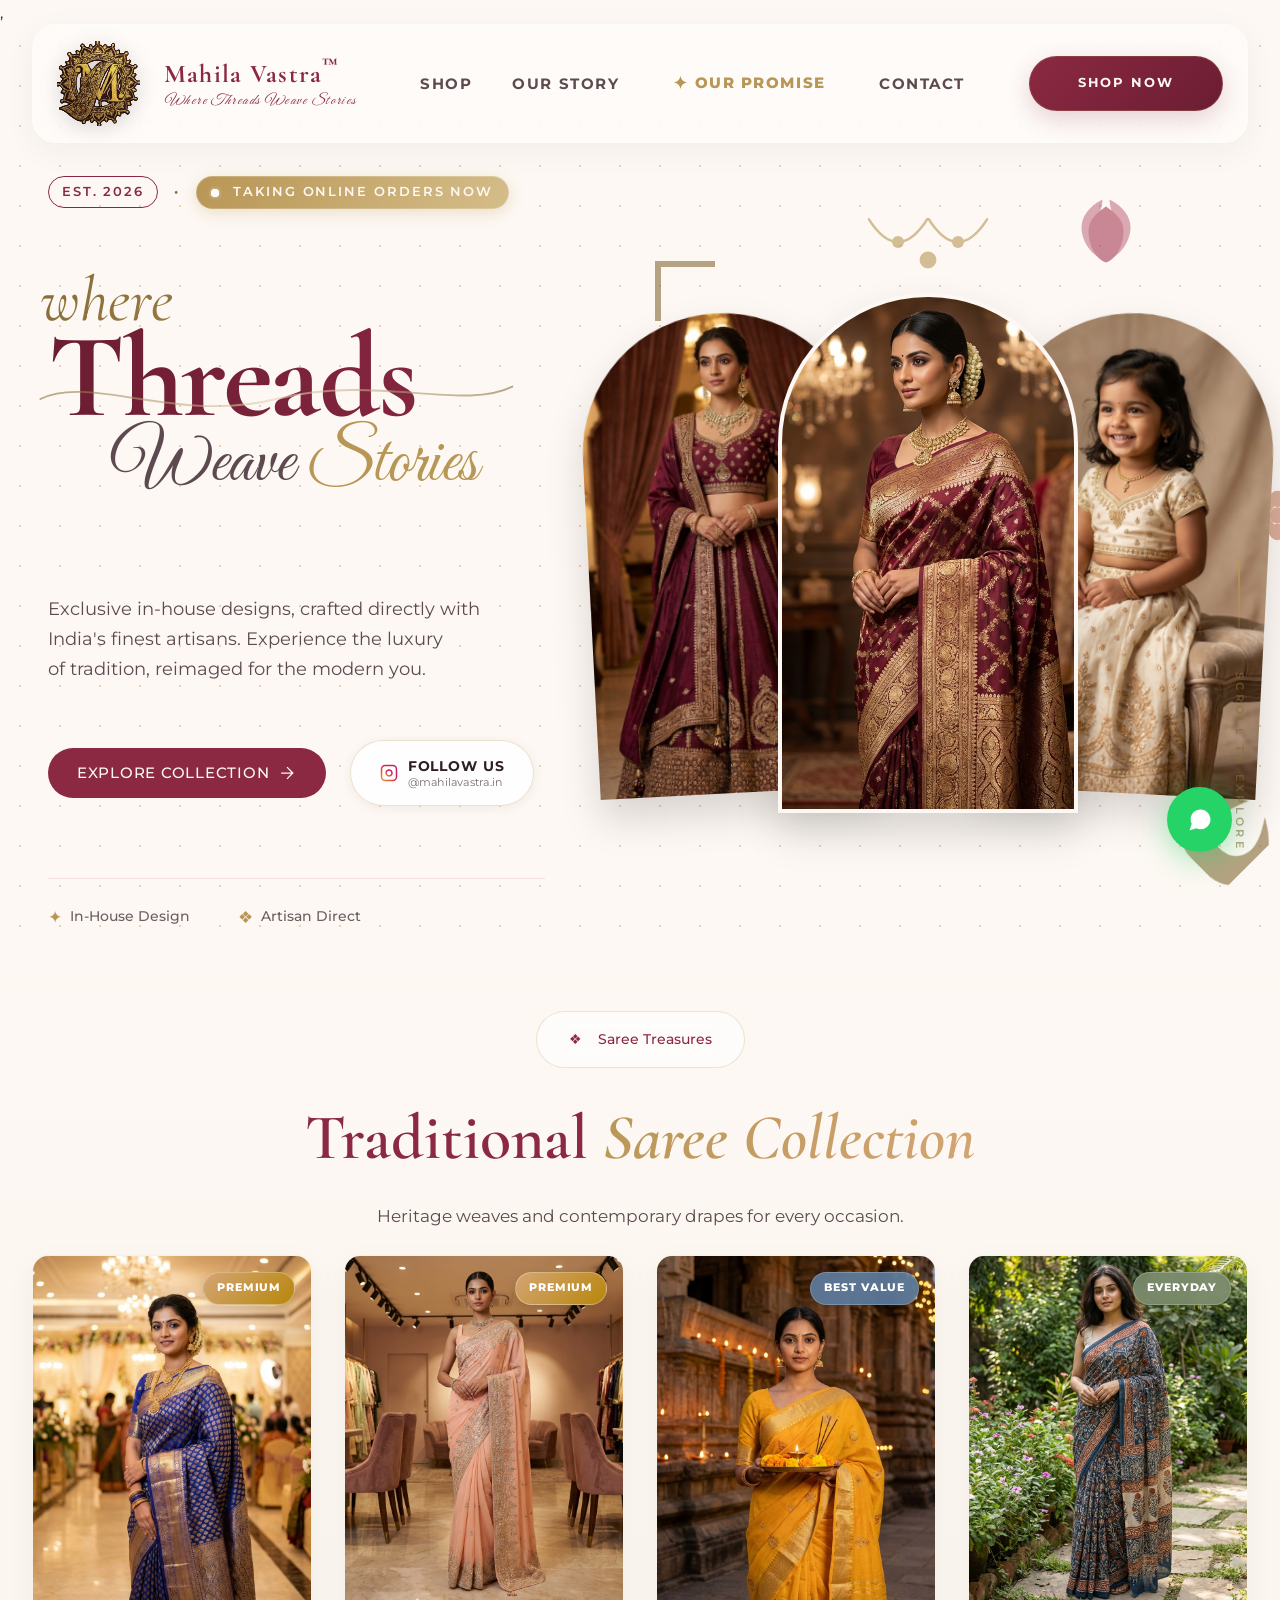
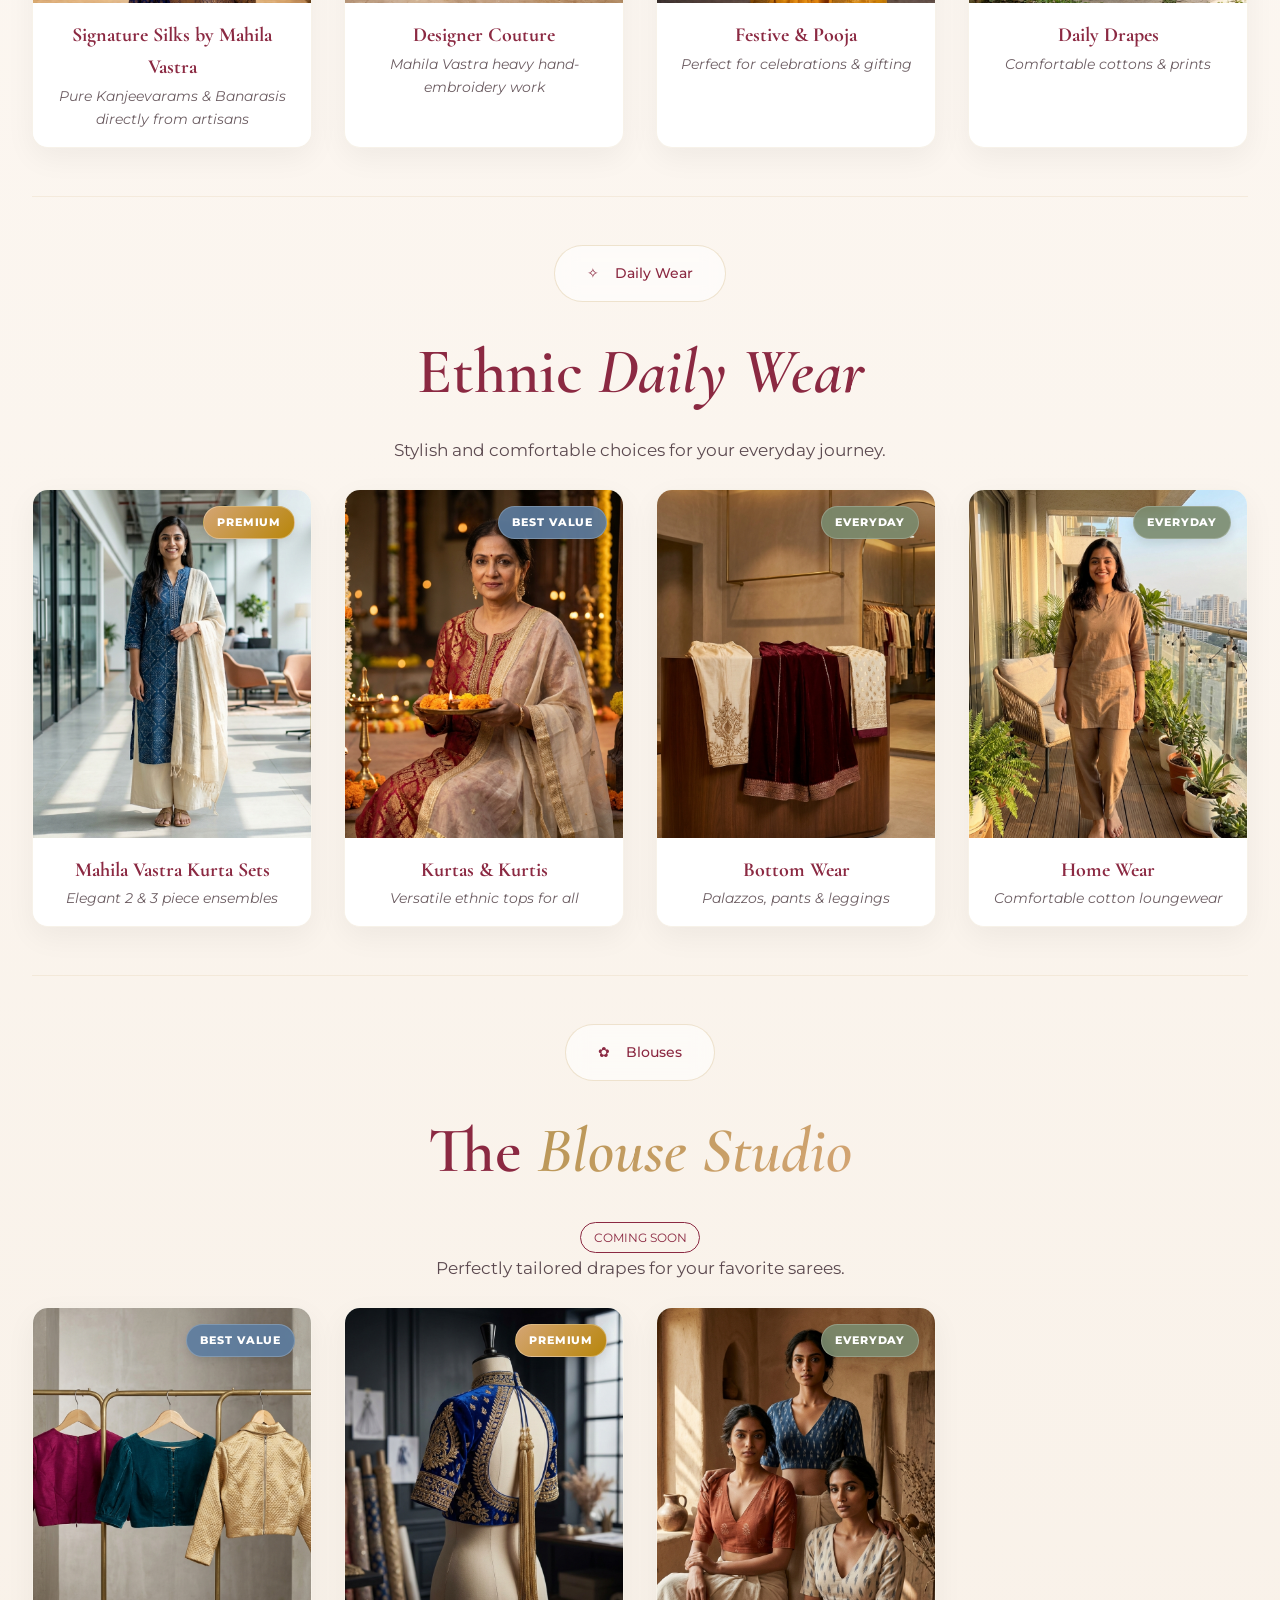
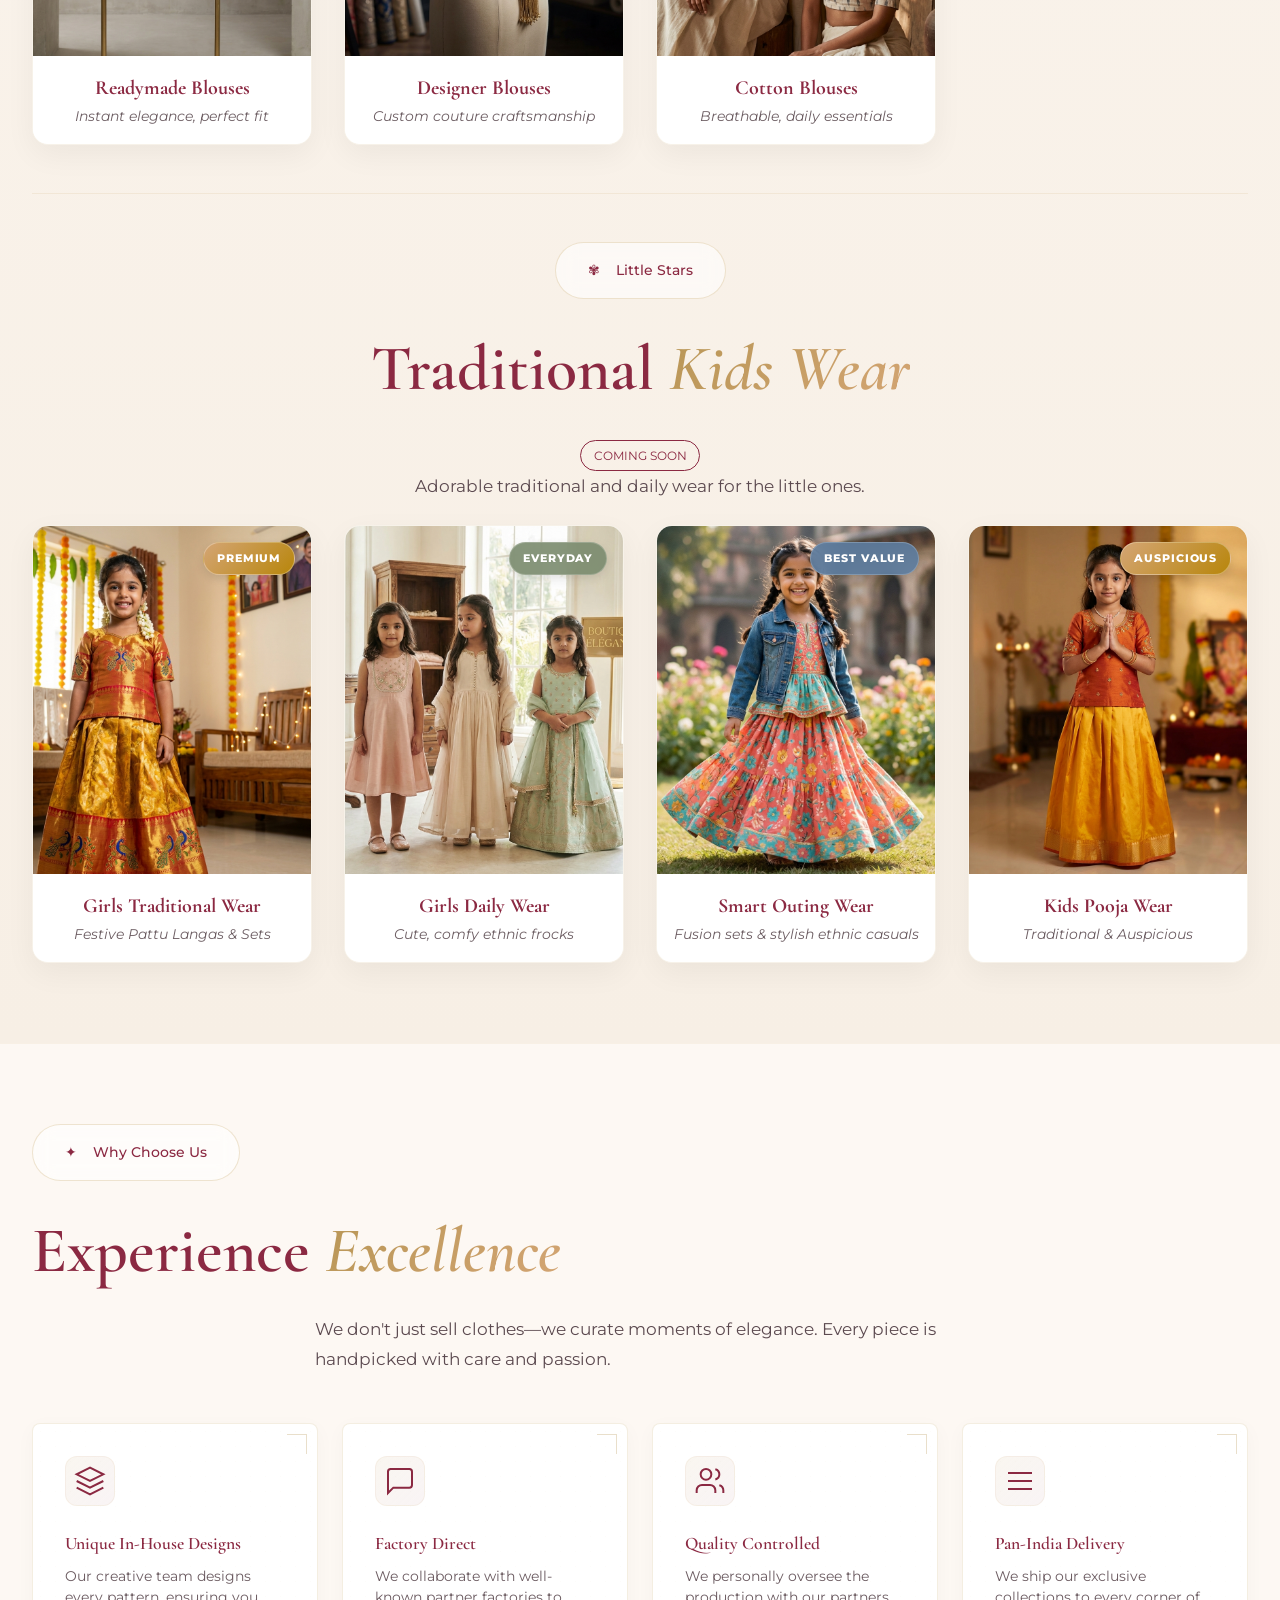
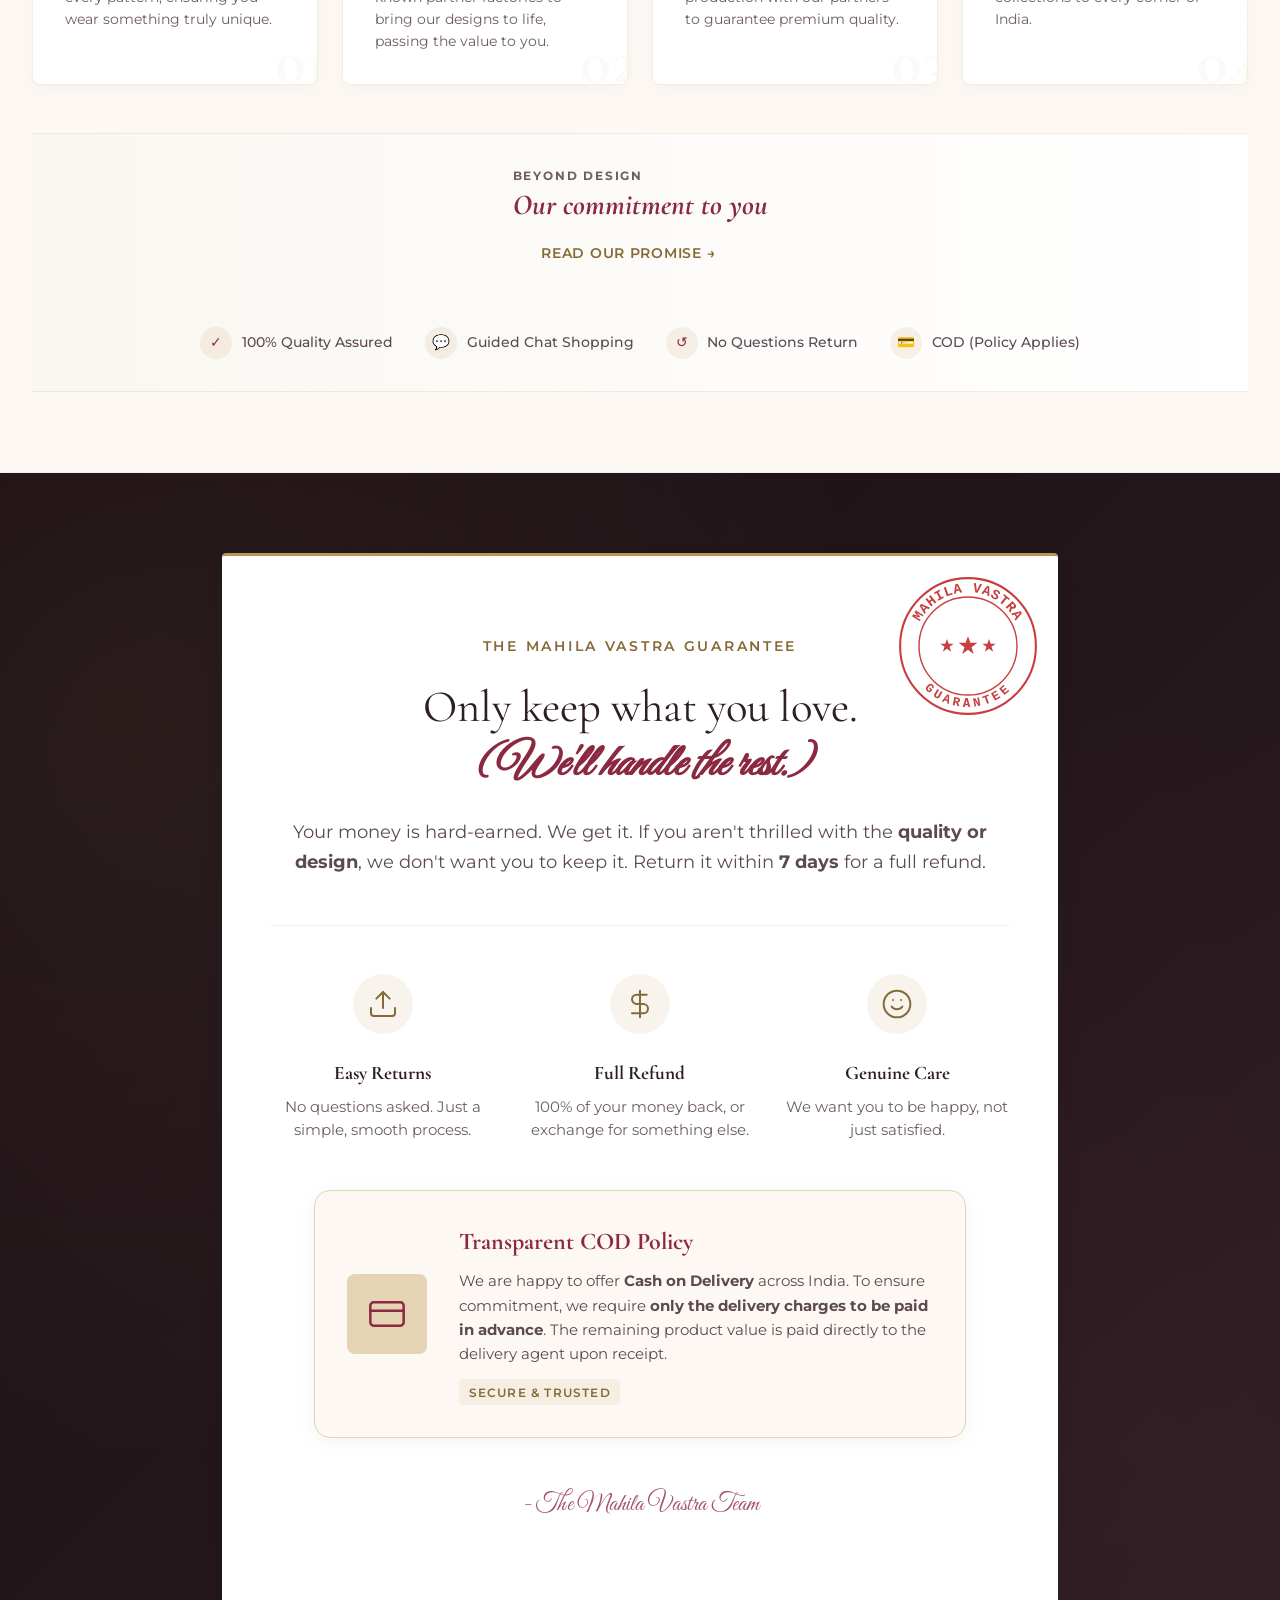
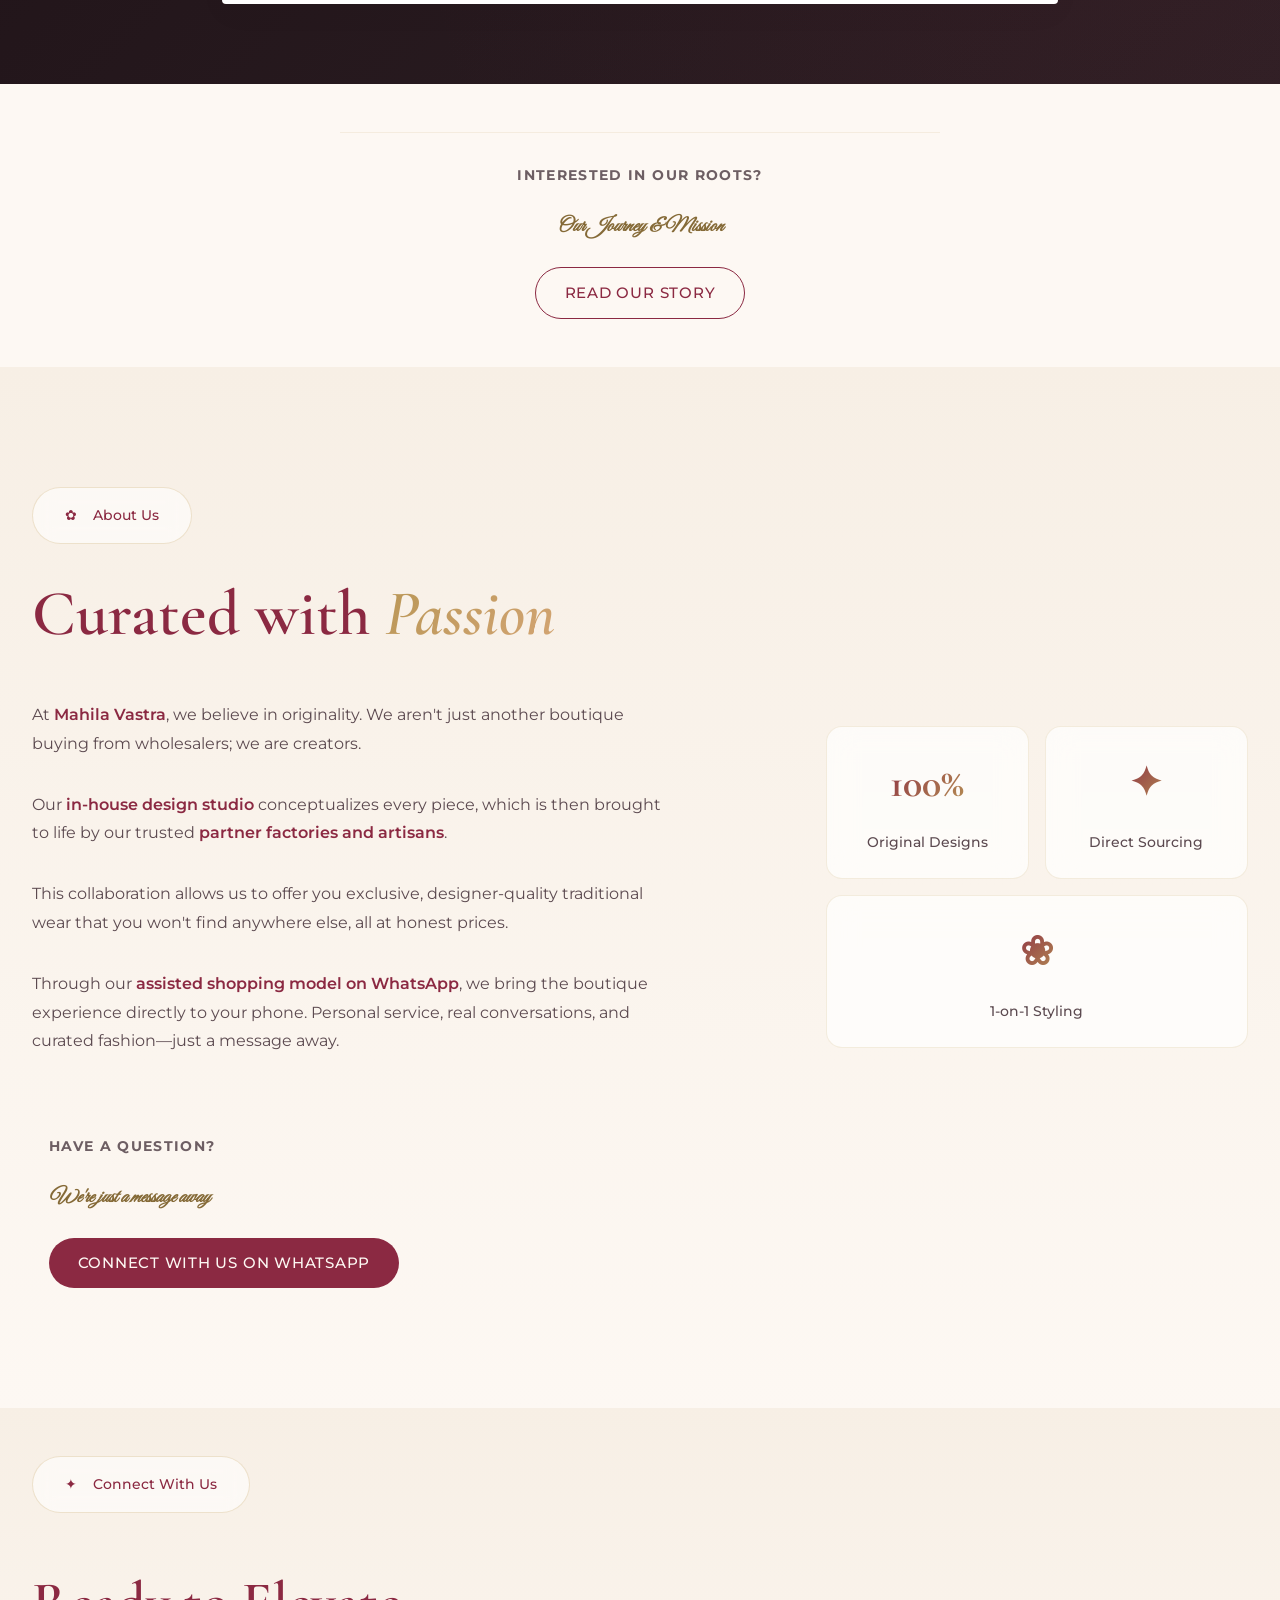
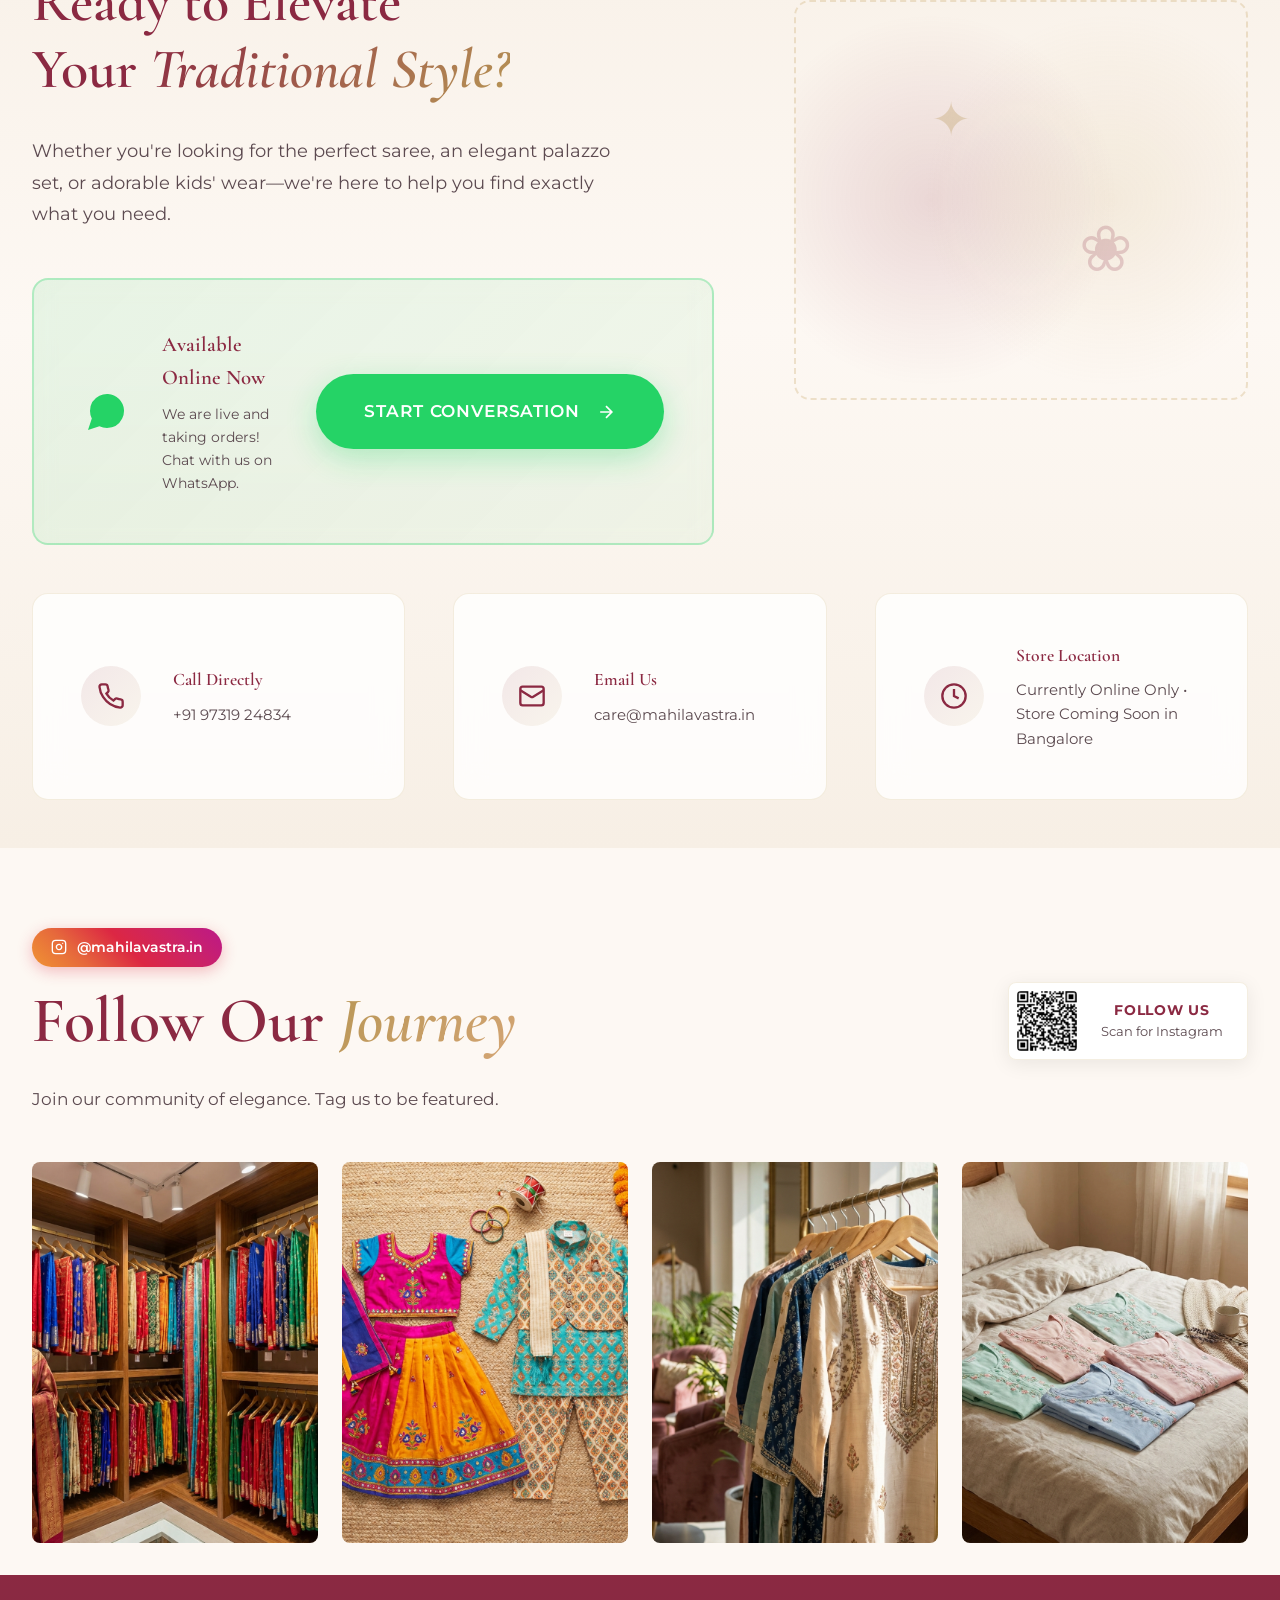
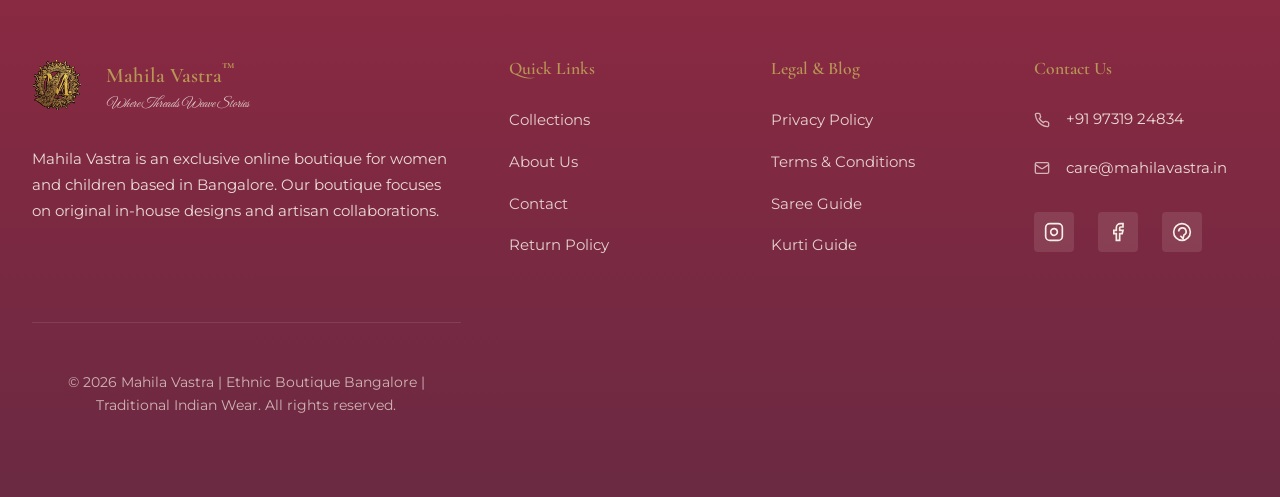
==== commit ecd16199: "feat: Blog pages" ====
--- a/index.html
+++ b/index.html
@@ -265,7 +265,25 @@
                             <path d="M5 12h14M12 5l7 7-7 7" />
                         </svg>
                     </a>
-                    <a href="#about" class="btn btn-secondary btn-lg">Our Story</a>
+                    <a href="https://instagram.com/mahilavastra.in" target="_blank" class="btn-insta">
+                        <svg xmlns="http://www.w3.org/2000/svg" width="18" height="18" viewBox="0 0 24 24" fill="none"
+                            stroke-width="2" stroke-linecap="round" stroke-linejoin="round">
+                            <defs>
+                                <linearGradient id="ig-grad" x1="0%" y1="100%" x2="100%" y2="0%">
+                                    <stop offset="0%" stop-color="#f09433" />
+                                    <stop offset="50%" stop-color="#dc2743" />
+                                    <stop offset="100%" stop-color="#bc1888" />
+                                </linearGradient>
+                            </defs>
+                            <rect x="2" y="2" width="20" height="20" rx="5" ry="5" stroke="url(#ig-grad)"></rect>
+                            <path d="M16 11.37A4 4 0 1 1 12.63 8 4 4 0 0 1 16 11.37z" stroke="url(#ig-grad)"></path>
+                            <line x1="17.5" y1="6.5" x2="17.51" y2="6.5" stroke="url(#ig-grad)"></line>
+                        </svg>
+                        <span class="btn-insta-label">
+                            <span class="btn-insta-main">Follow Us</span>
+                            <span class="btn-insta-sub">@mahilavastra.in</span>
+                        </span>
+                    </a>
                 </div>
 
                 <div class="hero-features-strip">
@@ -1113,20 +1131,36 @@
     <!-- Instagram Feed -->
     <section id="instagram-feed" class="insta-section">
         <div class="insta-container">
-            <div class="insta-header">
-                <a href="https://instagram.com/mahilavastra.in" target="_blank" class="insta-badge-link">
-                    <svg xmlns="http://www.w3.org/2000/svg" width="18" height="18" viewBox="0 0 24 24" fill="none"
-                        stroke="currentColor" stroke-width="2" stroke-linecap="round" stroke-linejoin="round">
-                        <rect width="20" height="20" x="2" y="2" rx="5" ry="5" />
-                        <path d="M16 11.37A4 4 0 1112.63 8 4 4 0 0116 11.37z" />
-                        <line x1="17.5" x2="17.51" y1="6.5" y2="6.5" />
-                    </svg>
-                    <span>@mahilavastra.in</span>
+            <div class="insta-header-row">
+                <div class="insta-header-text">
+                    <a href="https://instagram.com/mahilavastra.in" target="_blank" class="insta-badge-link">
+                        <svg xmlns="http://www.w3.org/2000/svg" width="16" height="16" viewBox="0 0 24 24" fill="none"
+                            stroke="currentColor" stroke-width="2" stroke-linecap="round" stroke-linejoin="round">
+                            <rect width="20" height="20" x="2" y="2" rx="5" ry="5" />
+                            <path d="M16 11.37A4 4 0 1112.63 8 4 4 0 0116 11.37z" />
+                            <line x1="17.5" x2="17.51" y1="6.5" y2="6.5" />
+                        </svg>
+                        <span>@mahilavastra.in</span>
+                    </a>
+                    <h2 class="section-title">Follow Our <em>Journey</em></h2>
+                    <p class="section-description">Join our community of elegance. Tag us to be featured.</p>
+
+                </div>
+
+                <!-- QR Code -->
+                <a href="https://www.instagram.com/mahilavastra.in?igsh=MTdnd3d6amh2bWkxcw%3D%3D&utm_source=qr"
+                    target="_blank" class="hero-qr-card">
+                    <img src="assets/images/instagram-qr.png" alt="Scan to follow Mahila Vastra on Instagram"
+                        class="qr-img">
+                    <div class="qr-text">
+                        <span class="qr-title">Follow Us</span>
+                        <span class="qr-desc">Scan for Instagram</span>
+                    </div>
                 </a>
-                <h2 class="section-title">Follow Our <em>Journey</em></h2>
-                <p class="section-description">Join our community of elegance. Tag us to be featured.</p>
-            </div>
-            <div class="insta-grid">
+            </div>
+
+            <!-- Photo Strip -->
+            <div class="insta-strip">
                 <!-- Using existing images as placeholders for the feed -->
                 <a href="https://instagram.com/mahilavastra.in" target="_blank" class="insta-item">
                     <img src="assets/images/insta-saree.png" alt="Saree Collection" loading="lazy">
--- a/assets/css/styles.css
+++ b/assets/css/styles.css
@@ -1413,10 +1413,109 @@
     transform: translateY(-2px);
 }
 
+/* Compact Instagram pill for hero */
+.btn-insta {
+    display: inline-flex;
+    align-items: center;
+    gap: 0.6rem;
+    padding: 1rem 1.8rem;
+    background: rgba(255, 255, 255, 0.85);
+    color: var(--text-primary);
+    border-radius: var(--radius-full);
+    font-family: var(--font-body);
+    font-size: 1rem;
+    font-weight: 600;
+    letter-spacing: 0.05em;
+    text-decoration: none;
+    border: 1px solid rgba(201, 168, 108, 0.35);
+    backdrop-filter: blur(8px);
+    box-shadow: 0 2px 12px rgba(0, 0, 0, 0.06);
+    transition: transform var(--transition-base), box-shadow var(--transition-base), background var(--transition-base), border-color var(--transition-base);
+    text-transform: uppercase;
+    white-space: nowrap;
+}
+
+.btn-insta:hover {
+    color: var(--text-primary);
+    background: rgba(255, 255, 255, 0.97);
+    border-color: rgba(188, 24, 136, 0.35);
+    transform: translateY(-2px);
+    box-shadow: 0 6px 20px rgba(188, 24, 136, 0.12);
+}
+
+.btn-insta-label {
+    display: flex;
+    flex-direction: column;
+    align-items: flex-start;
+    line-height: 1.25;
+}
+
+.btn-insta-main {
+    font-size: 0.9rem;
+    font-weight: 700;
+    letter-spacing: 0.06em;
+    text-transform: uppercase;
+}
+
+.btn-insta-sub {
+    font-size: 0.7rem;
+    font-weight: 400;
+    letter-spacing: 0.02em;
+    opacity: 0.65;
+    text-transform: none;
+}
+
 .btn-ghost {
     background: transparent;
     color: var(--text-primary);
     padding: var(--space-xs);
+}
+
+.hero-qr-card {
+    display: flex;
+    align-items: center;
+    gap: var(--space-md);
+    background: rgba(255, 255, 255, 0.95);
+    padding: var(--space-xs) var(--space-md) var(--space-xs) var(--space-xs);
+    border-radius: var(--radius-md);
+    box-shadow: 0 4px 20px rgba(0, 0, 0, 0.08);
+    border: 1px solid rgba(201, 168, 108, 0.2);
+    transition: transform var(--transition-base), box-shadow var(--transition-base);
+    text-decoration: none;
+    color: inherit;
+    cursor: default;
+}
+
+.hero-qr-card:hover {
+    transform: translateY(-2px);
+    box-shadow: 0 8px 25px rgba(201, 168, 108, 0.15);
+}
+
+.hero-qr-card .qr-img {
+    width: 60px;
+    height: 60px;
+    border-radius: var(--radius-sm);
+    display: block;
+}
+
+.hero-qr-card .qr-text {
+    display: flex;
+    flex-direction: column;
+}
+
+.hero-qr-card .qr-title {
+    font-family: var(--font-body);
+    font-size: 0.9rem;
+    font-weight: 700;
+    color: var(--color-burgundy);
+    text-transform: uppercase;
+    letter-spacing: 0.05em;
+}
+
+.hero-qr-card .qr-desc {
+    font-family: var(--font-body);
+    font-size: 0.8rem;
+    color: var(--text-secondary);
 }
 
 .btn-ghost:hover {
@@ -1775,11 +1874,160 @@
     box-shadow: 0 6px 20px rgba(220, 39, 67, 0.4);
 }
 
-.insta-grid {
+/* ==============================
+   Instagram QR Station Card
+   ============================== */
+.insta-qr-station {
+    display: flex;
+    flex-direction: column;
+    align-items: center;
+    gap: var(--space-sm);
+    margin: var(--space-lg) auto var(--space-xl);
+    padding: var(--space-xl) var(--space-2xl);
+    background: #fffef9;
+    border: 1.5px solid rgba(201, 168, 108, 0.45);
+    border-radius: var(--radius-lg);
+    box-shadow: 0 8px 32px rgba(139, 41, 66, 0.07), 0 2px 8px rgba(201, 168, 108, 0.1);
+    max-width: 320px;
+    text-decoration: none;
+    color: inherit;
+    position: relative;
+    transition: transform var(--transition-base), box-shadow var(--transition-base);
+}
+
+.insta-qr-station::before {
+    content: '✦  @mahilavastra.in  ✦';
+    font-family: var(--font-body);
+    font-size: 0.72rem;
+    font-weight: 600;
+    letter-spacing: 0.12em;
+    text-transform: uppercase;
+    color: var(--color-gold-dark);
+    margin-bottom: var(--space-xs);
+}
+
+.insta-qr-station:hover {
+    transform: translateY(-3px);
+    box-shadow: 0 14px 40px rgba(139, 41, 66, 0.1), 0 4px 12px rgba(201, 168, 108, 0.15);
+}
+
+.insta-qr-station .qr-frame {
+    padding: var(--space-sm);
+    background: white;
+    border-radius: var(--radius-sm);
+    border: 1px solid rgba(201, 168, 108, 0.25);
+    box-shadow: inset 0 0 0 4px rgba(201, 168, 108, 0.08);
+}
+
+.insta-qr-station .qr-frame img {
+    display: block;
+    width: 200px;
+    height: 200px;
+    border-radius: 4px;
+}
+
+.insta-qr-station .qr-caption {
+    text-align: center;
+}
+
+.insta-qr-station .qr-caption p {
+    font-family: var(--font-body);
+    font-size: 0.82rem;
+    color: var(--text-secondary);
+    margin: 0;
+}
+
+.insta-qr-station .qr-divider {
+    width: 40px;
+    height: 1px;
+    background: linear-gradient(to right, transparent, rgba(201, 168, 108, 0.5), transparent);
+    margin: var(--space-xs) auto;
+}
+
+@media (max-width: 480px) {
+    .insta-qr-station {
+        padding: var(--space-lg) var(--space-xl);
+        max-width: 280px;
+    }
+
+    .insta-qr-station .qr-frame img {
+        width: 170px;
+        height: 170px;
+    }
+}
+
+/* Elegant editorial Instagram section layout */
+.insta-header-row {
+    display: flex;
+    justify-content: space-between;
+    align-items: center;
+    gap: var(--space-xl);
+    margin-bottom: var(--space-xl);
+}
+
+.insta-header-text {
+    flex: 1;
+    max-width: 520px;
+    text-align: left;
+}
+
+.insta-header-text .section-title {
+    text-align: left;
+}
+
+.insta-header-text .section-description {
+    text-align: left;
+}
+
+.insta-header-text .insta-badge-link {
+    margin-bottom: var(--space-sm);
+}
+
+.insta-header-row .hero-qr-card {
+    flex-shrink: 0;
+}
+
+/* Horizontal portrait photo strip */
+.insta-strip {
     display: grid;
     grid-template-columns: repeat(4, 1fr);
     gap: var(--space-md);
-    margin-top: var(--space-lg);
+}
+
+.insta-strip .insta-item {
+    aspect-ratio: 3 / 4;
+}
+
+@media (max-width: 960px) {
+    .insta-header-row {
+        flex-direction: column;
+        align-items: flex-start;
+        gap: var(--space-lg);
+    }
+
+    .insta-header-text .section-title,
+    .insta-header-text .section-description {
+        text-align: left;
+    }
+
+    .insta-strip {
+        grid-template-columns: repeat(2, 1fr);
+    }
+}
+
+@media (max-width: 480px) {
+    .insta-header-row {
+        align-items: center;
+    }
+
+    .insta-header-text {
+        text-align: center;
+    }
+
+    .insta-header-text .section-title,
+    .insta-header-text .section-description {
+        text-align: center;
+    }
 }
 
 .insta-item {
@@ -3652,7 +3900,8 @@
 @media (max-width: 900px) {
     .values-strip-container {
         flex-direction: column;
-        align-items: flex-start;
+        align-items: center;
+        text-align: center;
         gap: var(--space-lg);
     }
 
@@ -3661,6 +3910,22 @@
         grid-template-columns: 1fr 1fr;
         width: 100%;
         gap: var(--space-md);
+    }
+
+    .badge-mini {
+        white-space: normal;
+        justify-content: flex-start;
+    }
+}
+
+@media (max-width: 500px) {
+    .values-badges {
+        grid-template-columns: 1fr;
+        gap: var(--space-md);
+    }
+
+    .badge-mini {
+        justify-content: center;
     }
 }
 
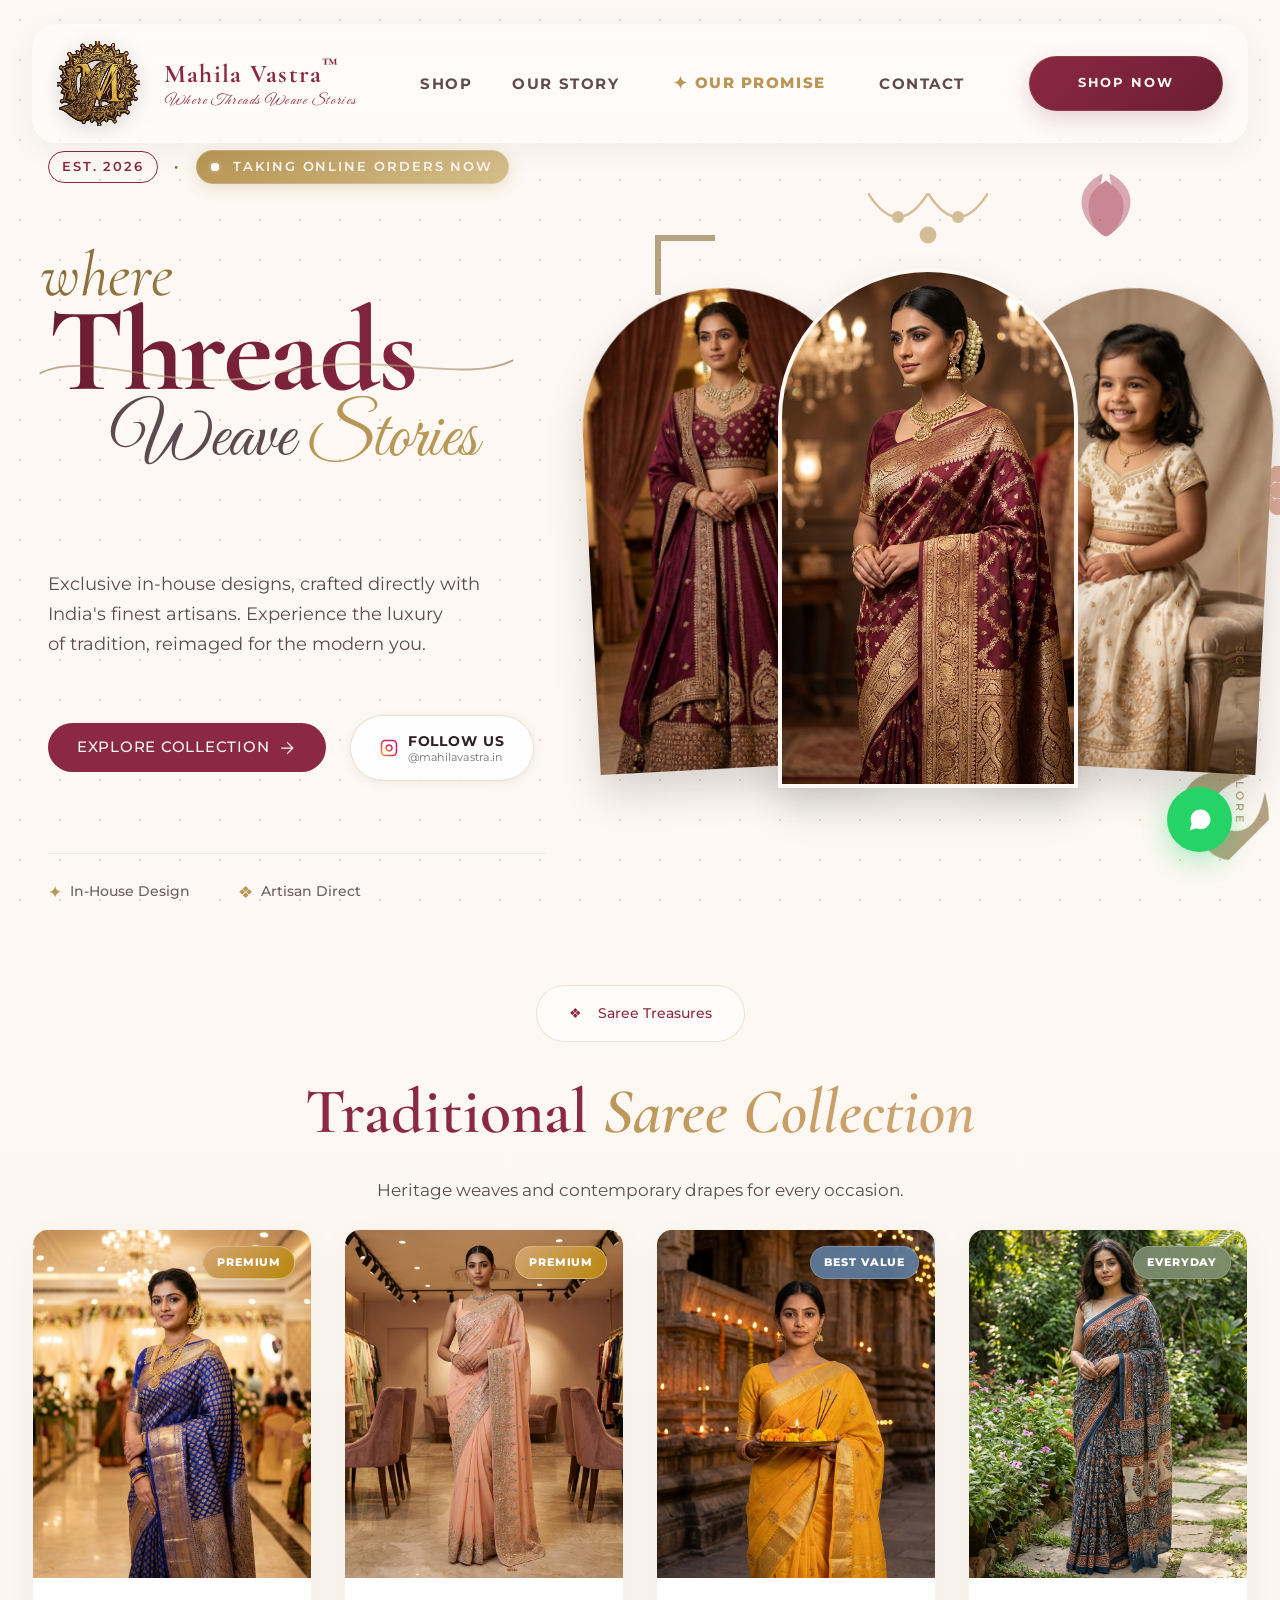
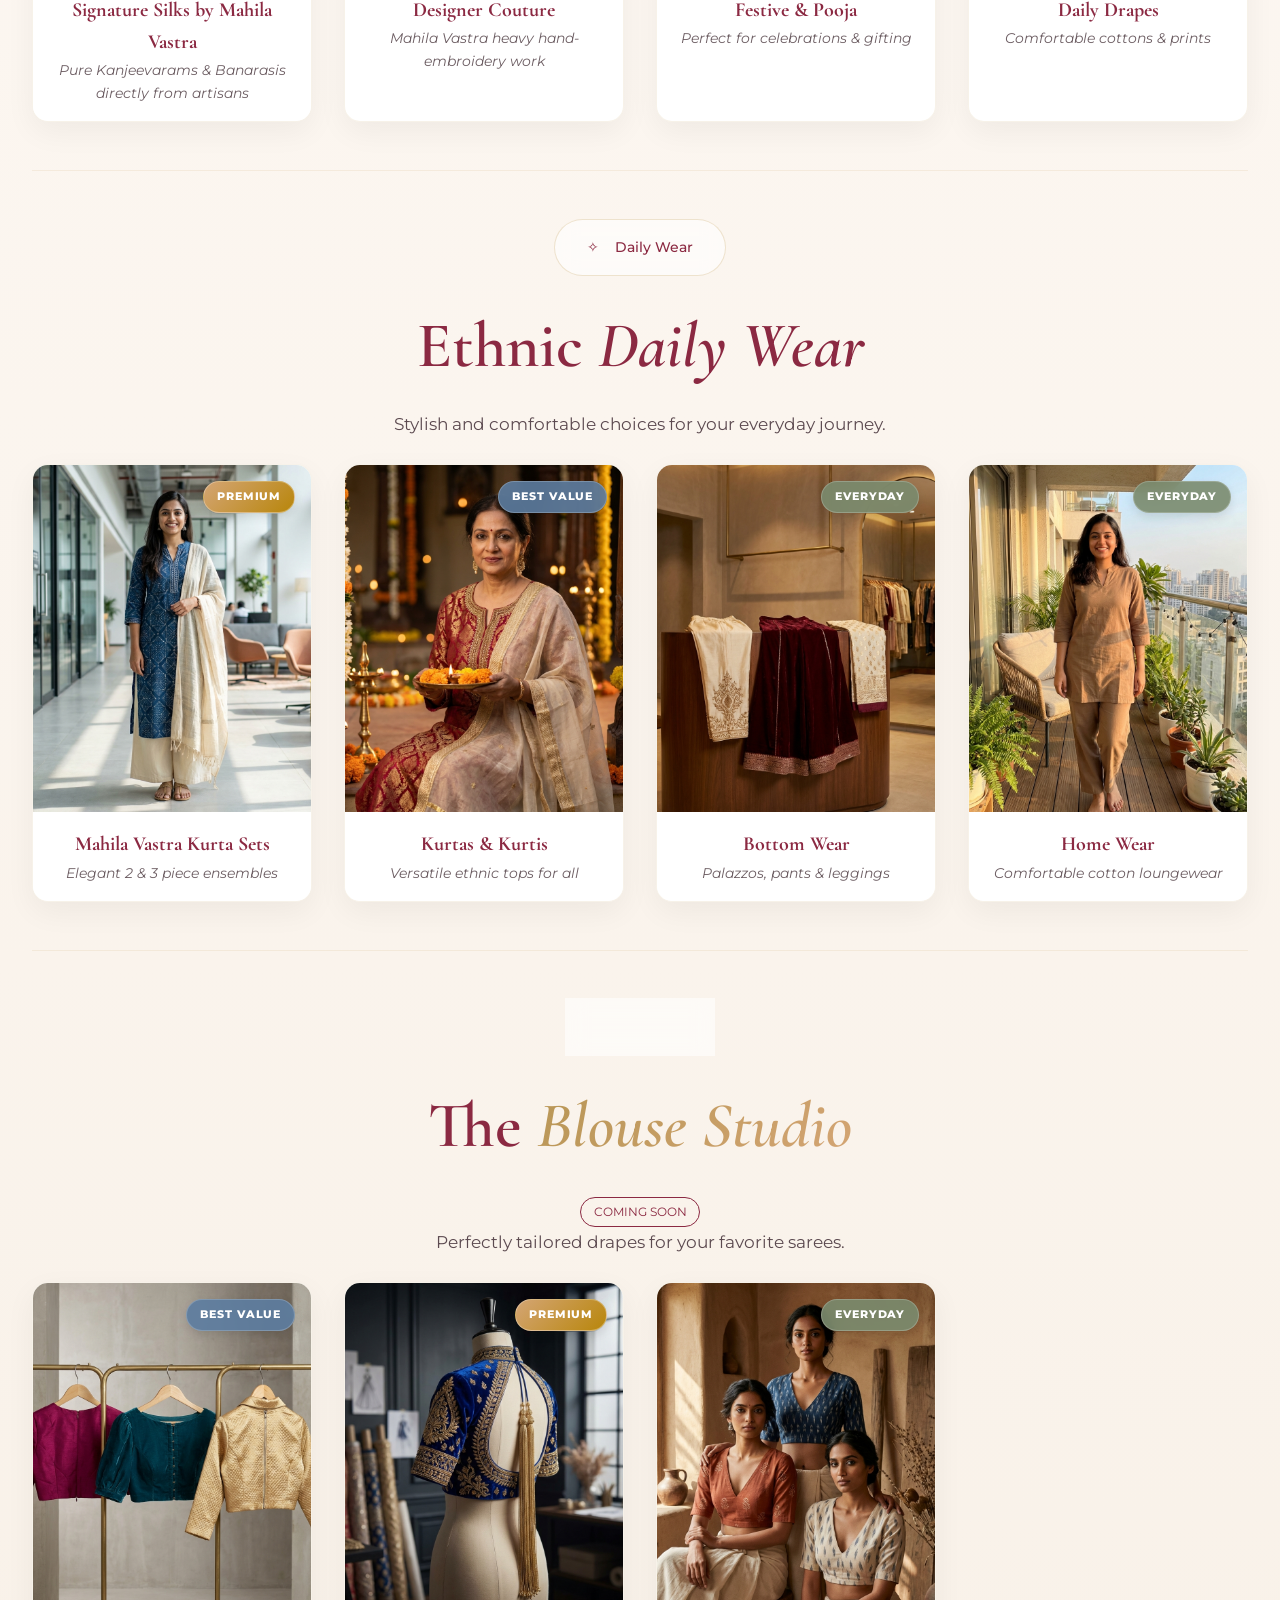
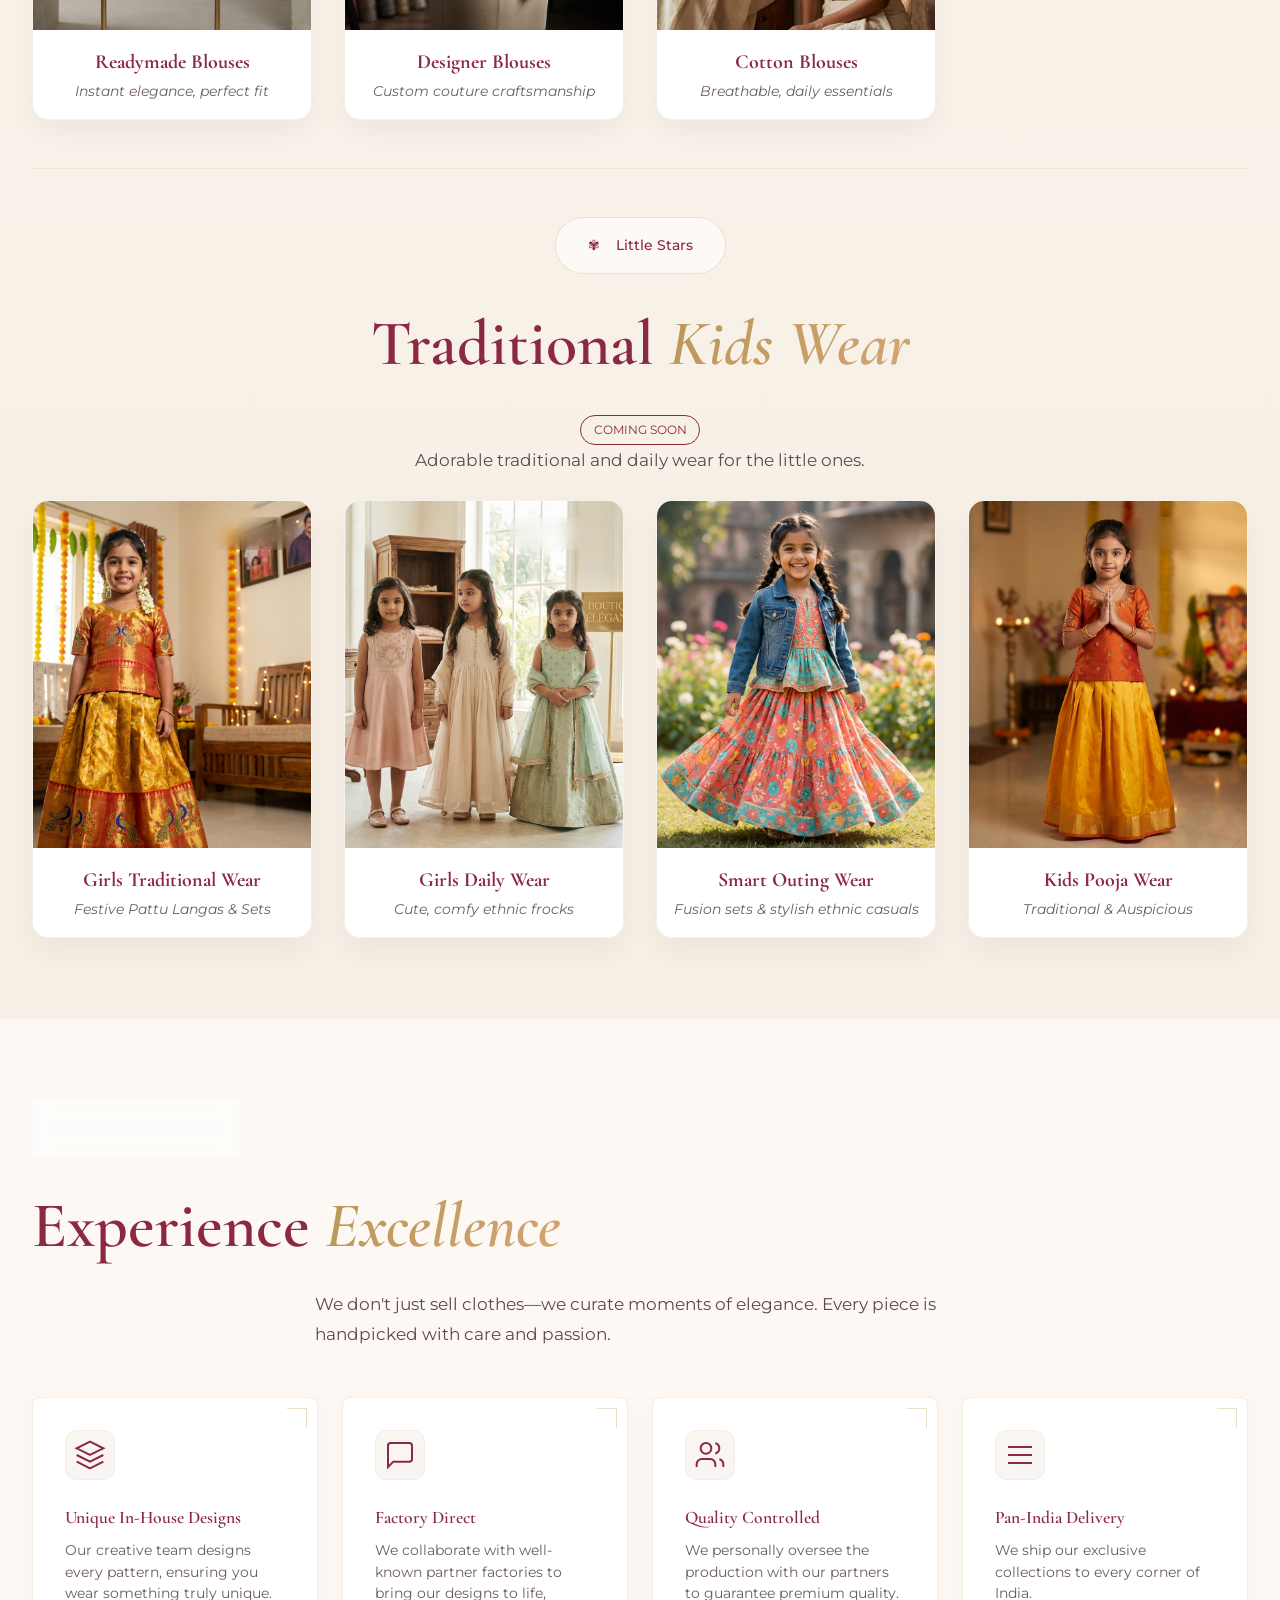
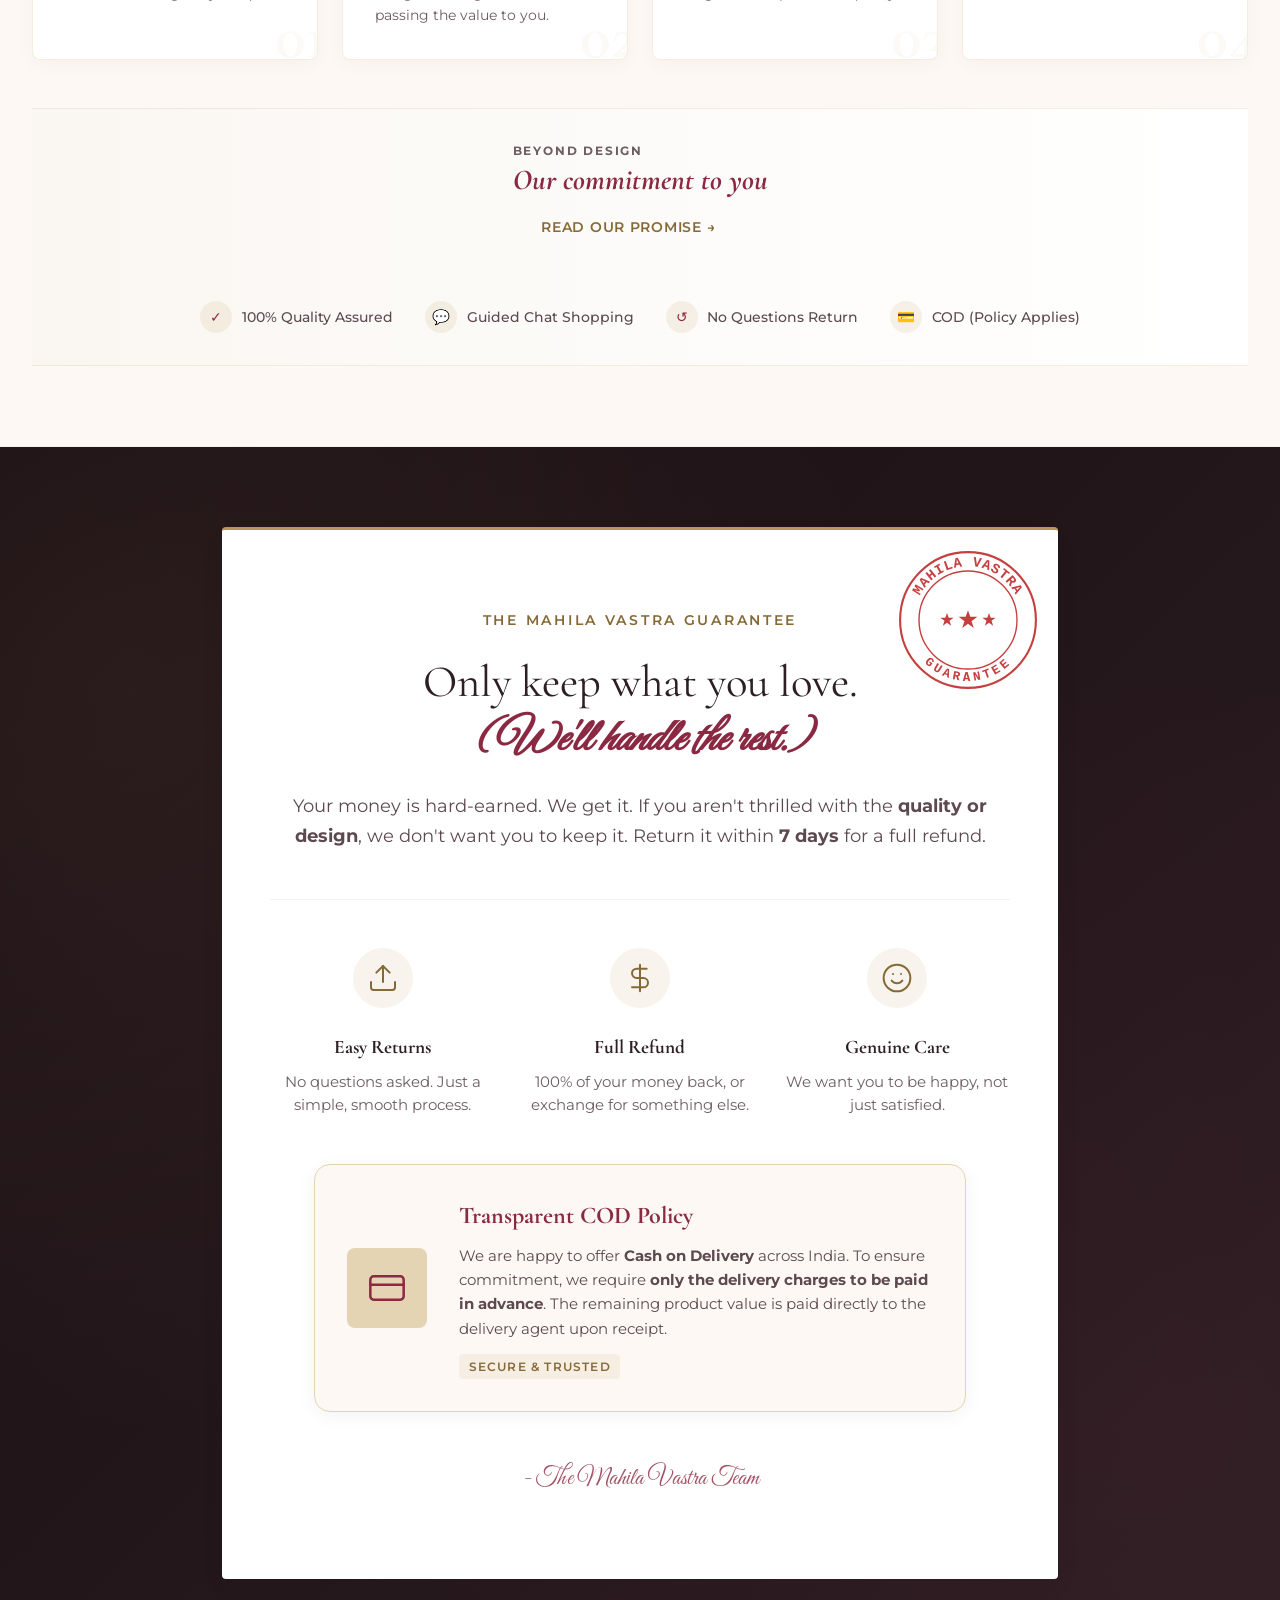
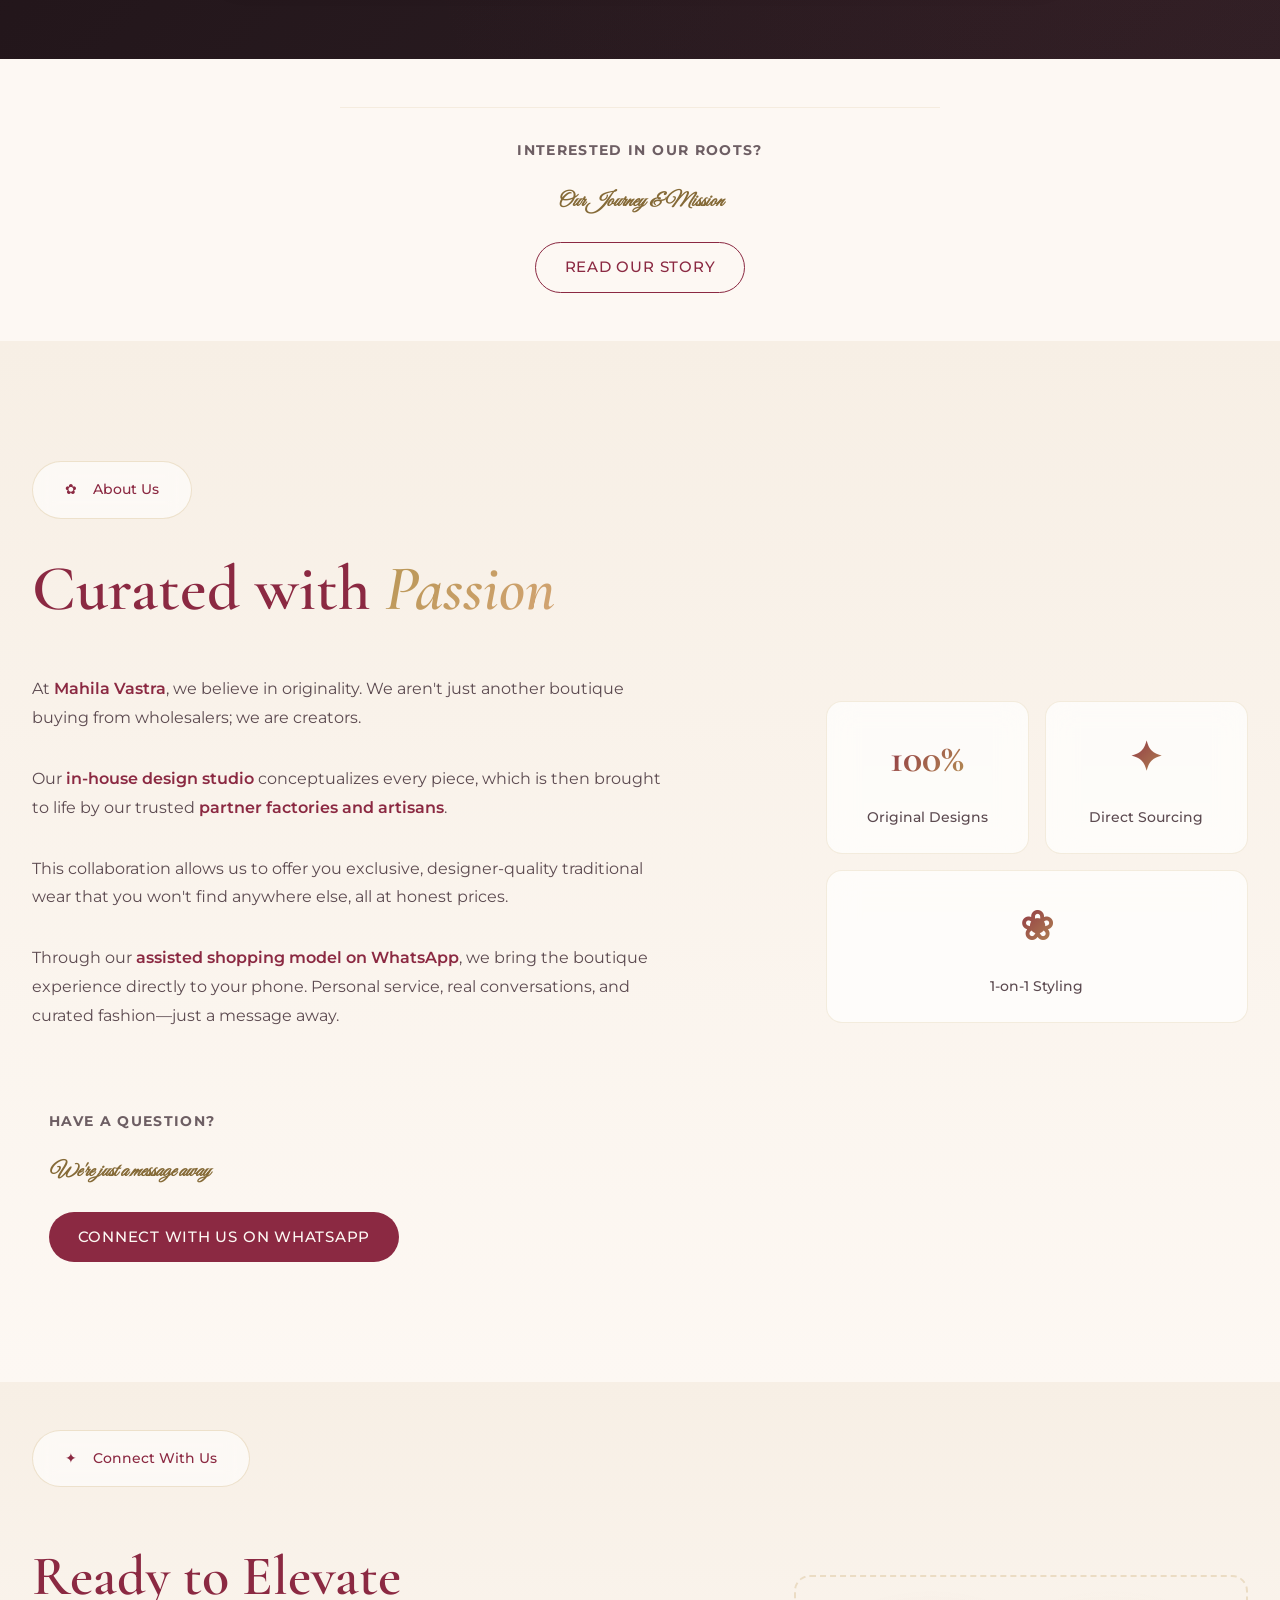
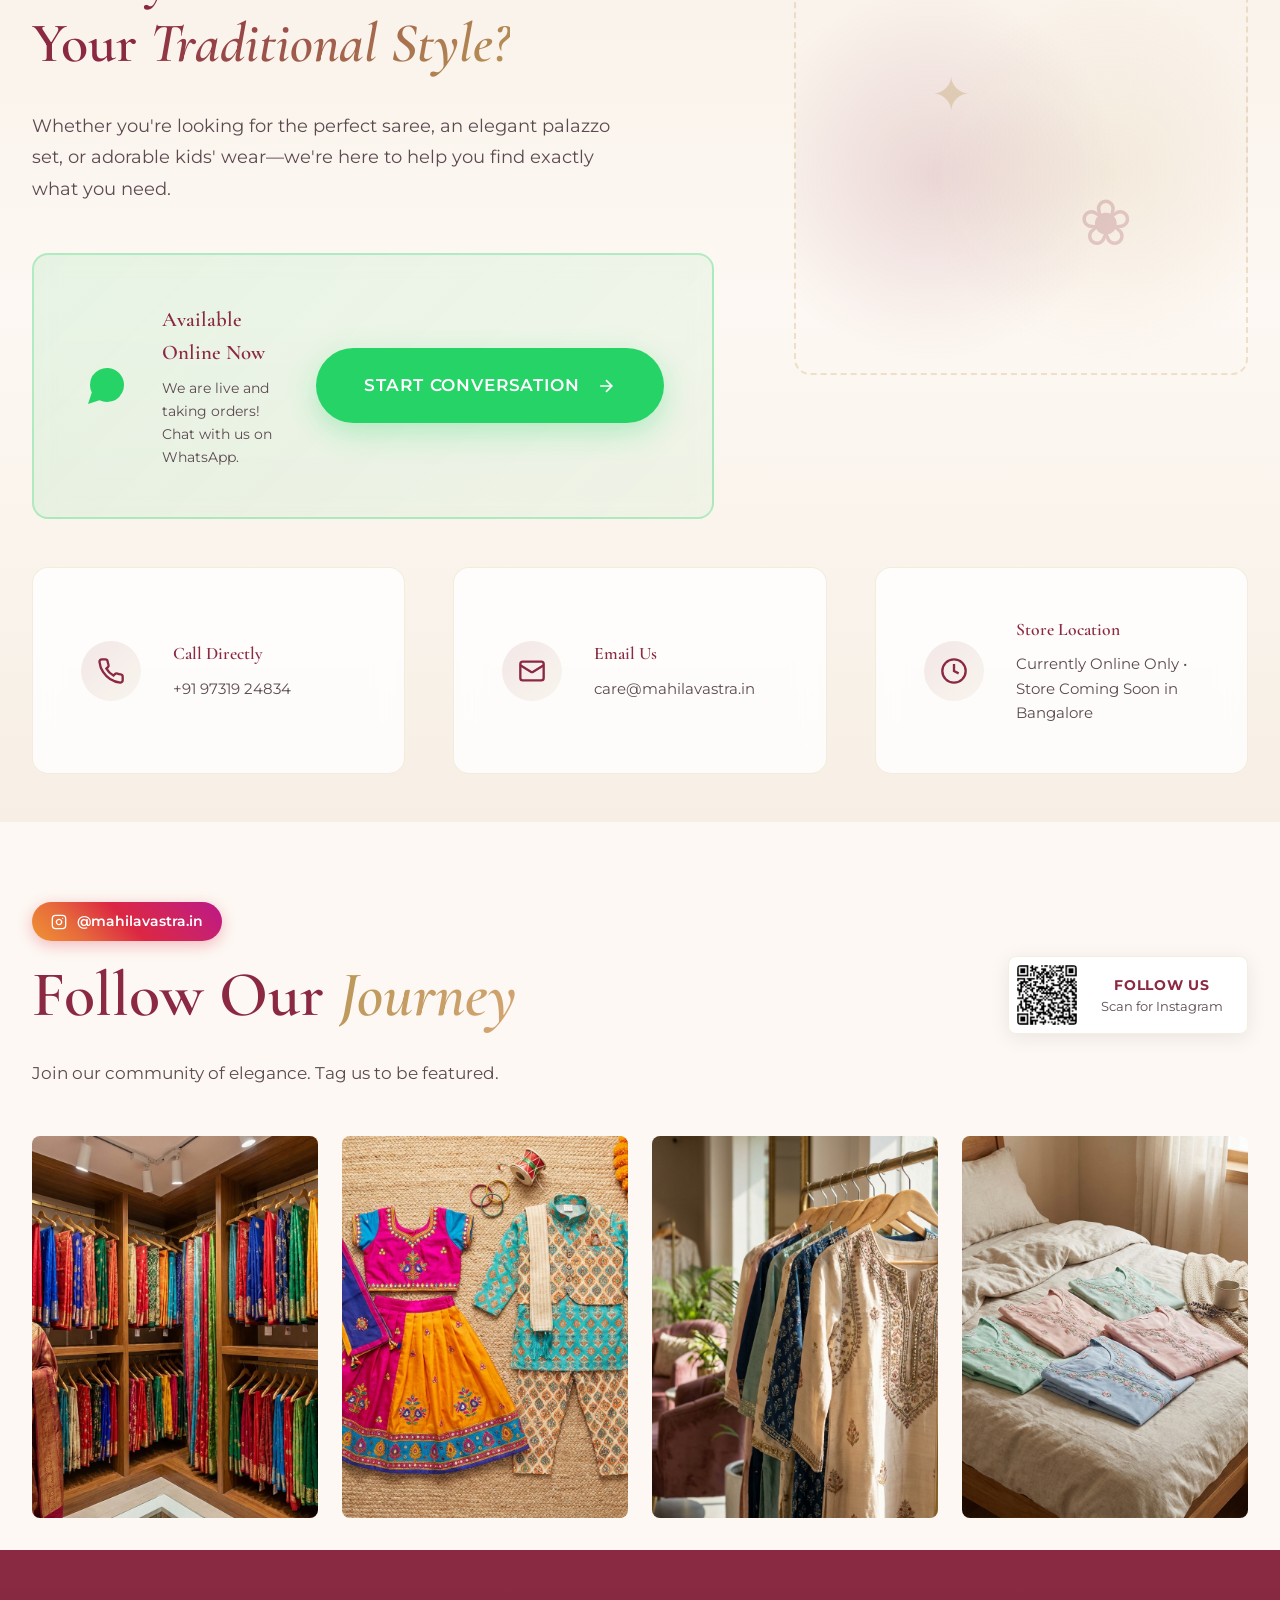
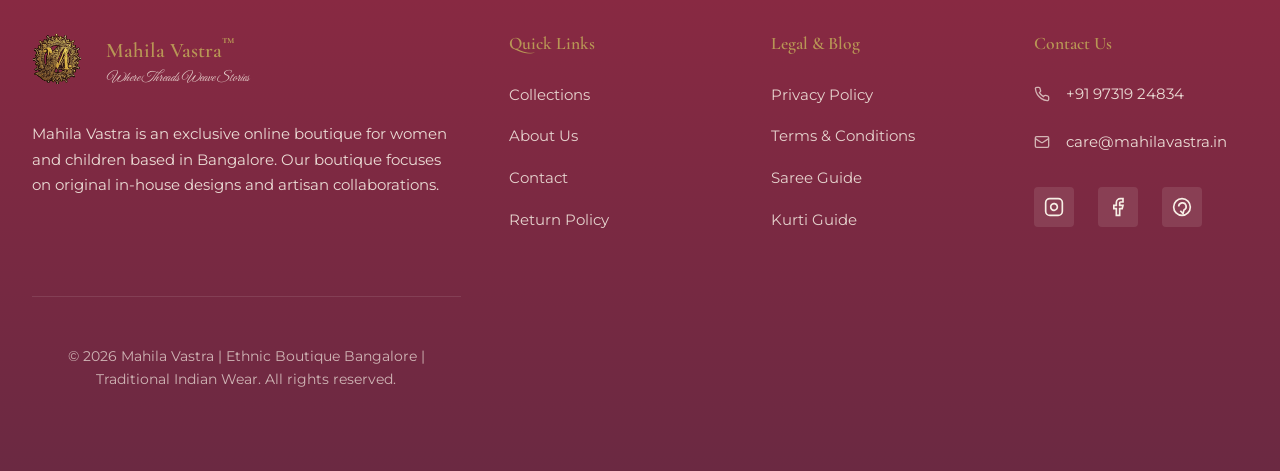
==== commit 139b1426: "feat: Mahila vastra SEO Improvement" ====
--- a/index.html
+++ b/index.html
@@ -6,8 +6,6 @@
     <meta name="viewport" content="width=device-width, initial-scale=1.0">
     <meta name="description"
         content="Buy Indian Traditional Wear online at Mahila Vastra. Exclusive in-house designed sarees, kurtis, and ethnic dresses with Pan-India delivery to all states including Andhra, Telangana, Karnataka, and beyond. Shop premium quality ethnic wear direct from artisans.">
-    <meta name="keywords"
-        content="Buy Traditional Wear Online India, Online Saree Store Pan India, Designer Kurtis All India Delivery, Ethnic Dresses Shipping to All States, Indian Traditional Wear Online, Exclusive Women's Ethnic Wear India, Mahila Vastra Online Boutique, Best Online Store for Kurtis and Sarees India">
     <meta name="robots" content="index, follow, max-image-preview:large, max-snippet:-1, max-video-preview:-1">
 
     <!-- Open Graph / Facebook / WhatsApp -->
@@ -47,6 +45,8 @@
     <meta name="rating" content="General">
 
     <link rel="canonical" href="https://mahilavastra.in/">
+    <link rel="alternate" hreflang="en-in" href="https://mahilavastra.in/">
+    <link rel="alternate" hreflang="x-default" href="https://mahilavastra.in/">
     <meta name="theme-color" content="#8B2942">
 
     <title>Buy Indian Traditional Wear Online | Mahila Vastra Online Boutique & Store</title>
@@ -55,8 +55,11 @@
     <link
         href="https://fonts.googleapis.com/css2?family=Cormorant+Garamond:ital,wght@0,300;0,400;0,500;0,600;0,700;1,400;1,500&family=Montserrat:wght@300;400;500;600&family=Great+Vibes&family=Italiana&display=swap"
         rel="stylesheet">
-    ,
     <link rel="stylesheet" href="assets/css/styles.css">
+
+    <!-- AI Discoverability -->
+    <link rel="alternate" type="text/plain" href="https://mahilavastra.in/llms.txt" title="LLM-friendly site info">
+    <link rel="alternate" type="text/plain" href="https://mahilavastra.in/llms-full.txt" title="LLM-friendly full site info">
 
     <!-- Google tag (gtag.js) -->
     <script async src="https://www.googletagmanager.com/gtag/js?id=G-4J6JE2HD1Q"></script>
@@ -68,7 +71,33 @@
         gtag('config', 'G-4J6JE2HD1Q');
     </script>
 
-    <!-- JSON-LD Structured Data -->
+    <!-- JSON-LD Structured Data - WebSite -->
+    <script type="application/ld+json">
+    {
+      "@context": "https://schema.org",
+      "@type": "WebSite",
+      "name": "Mahila Vastra",
+      "alternateName": ["Mahila Vastra Boutique", "Mahila Vastra Online"],
+      "url": "https://mahilavastra.in",
+      "description": "Premium Indian traditional wear boutique. Exclusive in-house designed sarees, kurtis, and ethnic wear for women and children with Pan-India delivery.",
+      "inLanguage": "en-IN",
+      "publisher": {
+        "@type": "Organization",
+        "name": "Mahila Vastra",
+        "url": "https://mahilavastra.in",
+        "logo": "https://mahilavastra.in/assets/images/logo/IMG_0798.PNG",
+        "contactPoint": {
+          "@type": "ContactPoint",
+          "telephone": "+91-97319-24834",
+          "contactType": "customer service",
+          "areaServed": "IN",
+          "availableLanguage": ["English", "Hindi", "Kannada"]
+        }
+      }
+    }
+    </script>
+
+    <!-- JSON-LD Structured Data - ClothingStore -->
     <script type="application/ld+json">
     {
       "@context": "https://schema.org",
@@ -158,6 +187,64 @@
       }
     }
     </script>
+
+    <!-- JSON-LD Structured Data - FAQ for AI Search -->
+    <script type="application/ld+json">
+    {
+      "@context": "https://schema.org",
+      "@type": "FAQPage",
+      "mainEntity": [
+        {
+          "@type": "Question",
+          "name": "What is Mahila Vastra?",
+          "acceptedAnswer": {
+            "@type": "Answer",
+            "text": "Mahila Vastra is a premium Indian traditional wear online boutique based in Bangalore, India. We specialize in exclusive, in-house designed sarees, kurtis, kurta sets, blouses, and kids' ethnic wear crafted with India's finest artisans. We offer Pan-India delivery."
+          }
+        },
+        {
+          "@type": "Question",
+          "name": "How do I order from Mahila Vastra?",
+          "acceptedAnswer": {
+            "@type": "Answer",
+            "text": "You can order through our WhatsApp-based assisted shopping experience. Message us at +91 97319 24834, browse our catalog, get personalized styling advice, and place your order — all through a real conversation."
+          }
+        },
+        {
+          "@type": "Question",
+          "name": "Does Mahila Vastra deliver across India?",
+          "acceptedAnswer": {
+            "@type": "Answer",
+            "text": "Yes, Mahila Vastra offers Pan-India delivery to all states and union territories. We also offer Cash on Delivery (COD) where only delivery charges are paid in advance."
+          }
+        },
+        {
+          "@type": "Question",
+          "name": "What is Mahila Vastra's return policy?",
+          "acceptedAnswer": {
+            "@type": "Answer",
+            "text": "We have a 7-day no-questions-asked return policy. If you're not happy with the quality or design, return it for a full refund or exchange. Returns are free."
+          }
+        },
+        {
+          "@type": "Question",
+          "name": "What collections does Mahila Vastra offer?",
+          "acceptedAnswer": {
+            "@type": "Answer",
+            "text": "Mahila Vastra offers: Saree Treasures (Signature Silks, Designer Couture, Festive & Pooja, Daily Drapes), Ethnic Daily Wear (Kurta Sets, Kurtis, Bottom Wear, Home Wear), The Blouse Studio (coming soon), and Little Stars Kids Wear (coming soon). All designs are 100% original and in-house."
+          }
+        },
+        {
+          "@type": "Question",
+          "name": "Are Mahila Vastra designs original?",
+          "acceptedAnswer": {
+            "@type": "Answer",
+            "text": "Yes, 100% of our designs are original. Every pattern and piece is conceptualized by our in-house design team and crafted by our trusted partner artisans. You won't find these designs anywhere else."
+          }
+        }
+      ]
+    }
+    </script>
 </head>
 
 <body>
@@ -300,19 +387,19 @@
                 <div class="gallery-arch arch-left tilt-left">
                     <div class="arch-inner">
                         <img src="assets/images/women-collection.png"
-                            alt="Mahila Vastra Designer Kurtis & Ethnic Dresses - Boutique Collection" class="arch-img">
+                            alt="Mahila Vastra Designer Kurtis & Ethnic Dresses - Boutique Collection" class="arch-img" width="400" height="500">
                     </div>
                 </div>
                 <div class="gallery-arch arch-center">
                     <div class="arch-inner">
                         <img src="assets/images/saree-collection.png"
-                            alt="Mahila Vastra Handpicked Sarees - Traditional Indian Drapes" class="arch-img">
+                            alt="Mahila Vastra Handpicked Sarees - Traditional Indian Drapes" class="arch-img" width="400" height="500">
                     </div>
                 </div>
                 <div class="gallery-arch arch-right tilt-right">
                     <div class="arch-inner">
                         <img src="assets/images/kids-collection.png"
-                            alt="Mahila Vastra Kids Wear - Traditional Collections for Children" class="arch-img">
+                            alt="Mahila Vastra Kids Wear - Traditional Collections for Children" class="arch-img" width="400" height="500">
                     </div>
                 </div>
 
@@ -408,7 +495,7 @@
                 <div class="catalog-grid">
                     <div class="catalog-card" data-tier="premium">
                         <div class="catalog-image-wrapper">
-                            <img src="assets/images/catalog/women-silk-v2.png" alt="Signature Silks"
+                            <img src="assets/images/catalog/women-silk-v2.png" alt="Mahila Vastra Signature Silk Sarees - Pure Kanjeevaram and Banarasi Collection" width="400" height="500"
                                 class="catalog-image" loading="lazy">
                             <div class="catalog-tier-badge">PREMIUM</div>
                             <div class="catalog-overlay">
@@ -423,7 +510,7 @@
                     </div>
                     <div class="catalog-card" data-tier="premium">
                         <div class="catalog-image-wrapper">
-                            <img src="assets/images/catalog/women-embroidery-v2.png" alt="Designer Couture"
+                            <img src="assets/images/catalog/women-embroidery-v2.png" alt="Mahila Vastra Designer Couture Sarees - Hand Embroidered Premium Collection" width="400" height="500"
                                 class="catalog-image" loading="lazy">
                             <div class="catalog-tier-badge">PREMIUM</div>
                             <div class="catalog-overlay">
@@ -438,7 +525,7 @@
                     </div>
                     <div class="catalog-card" data-tier="best-value">
                         <div class="catalog-image-wrapper">
-                            <img src="assets/images/catalog/women-wedding-v2.png" alt="Festive & Pooja"
+                            <img src="assets/images/catalog/women-wedding-v2.png" alt="Mahila Vastra Festive and Pooja Sarees - Traditional Celebration Wear" width="400" height="500"
                                 class="catalog-image" loading="lazy">
                             <div class="catalog-tier-badge">BEST VALUE</div>
                             <div class="catalog-overlay">
@@ -453,7 +540,7 @@
                     </div>
                     <div class="catalog-card" data-tier="everyday">
                         <div class="catalog-image-wrapper">
-                            <img src="assets/images/catalog/women-daily-v2.png" alt="Daily Drapes" class="catalog-image"
+                            <img src="assets/images/catalog/women-daily-v2.png" alt="Mahila Vastra Daily Wear Cotton Sarees - Comfortable Everyday Drapes" width="400" height="500" class="catalog-image"
                                 loading="lazy">
                             <div class="catalog-tier-badge">EVERYDAY</div>
                             <div class="catalog-overlay">
@@ -484,7 +571,7 @@
                 <div class="catalog-grid">
                     <div class="catalog-card" data-tier="premium">
                         <div class="catalog-image-wrapper">
-                            <img src="assets/images/catalog/women-sets-v2.png" alt="Kurta Sets" class="catalog-image"
+                            <img src="assets/images/catalog/women-sets-v2.png" alt="Mahila Vastra Premium Kurta Sets - Elegant 2 and 3 Piece Ethnic Ensembles" width="400" height="500" class="catalog-image"
                                 loading="lazy">
                             <div class="catalog-tier-badge">PREMIUM</div>
                             <div class="catalog-overlay">
@@ -499,7 +586,7 @@
                     </div>
                     <div class="catalog-card" data-tier="best-value">
                         <div class="catalog-image-wrapper">
-                            <img src="assets/images/catalog/women-puja.png" alt="Kurtas & Kurtis" class="catalog-image"
+                            <img src="assets/images/catalog/women-puja.png" alt="Mahila Vastra Kurtas and Kurtis - Versatile Ethnic Tops for Every Occasion" width="400" height="500" class="catalog-image"
                                 loading="lazy">
                             <div class="catalog-tier-badge">BEST VALUE</div>
                             <div class="catalog-overlay">
@@ -514,7 +601,7 @@
                     </div>
                     <div class="catalog-card" data-tier="everyday">
                         <div class="catalog-image-wrapper">
-                            <img src="assets/images/catalog/women-bottoms.png" alt="Bottom Wear" class="catalog-image"
+                            <img src="assets/images/catalog/women-bottoms.png" alt="Mahila Vastra Ethnic Bottom Wear - Palazzos Pants and Leggings" width="400" height="500" class="catalog-image"
                                 loading="lazy">
                             <div class="catalog-tier-badge">EVERYDAY</div>
                             <div class="catalog-overlay">
@@ -529,7 +616,7 @@
                     </div>
                     <div class="catalog-card" data-tier="everyday">
                         <div class="catalog-image-wrapper">
-                            <img src="assets/images/catalog/women-homewear-v2.png" alt="Home Wear" class="catalog-image"
+                            <img src="assets/images/catalog/women-homewear-v2.png" alt="Mahila Vastra Comfortable Cotton Loungewear - Ethnic Home Wear Collection" width="400" height="500" class="catalog-image"
                                 loading="lazy">
                             <div class="catalog-tier-badge">EVERYDAY</div>
                             <div class="catalog-overlay">
@@ -561,7 +648,7 @@
                 <div class="catalog-grid">
                     <div class="catalog-card" data-tier="best-value">
                         <div class="catalog-image-wrapper">
-                            <img src="assets/images/catalog/blouse-readymade.png" alt="Readymade Blouses"
+                            <img src="assets/images/catalog/blouse-readymade.png" alt="Mahila Vastra Readymade Blouses - Instant Fit Saree Blouses Online" width="400" height="500"
                                 class="catalog-image" loading="lazy">
                             <div class="catalog-tier-badge">BEST VALUE</div>
                             <div class="catalog-overlay">
@@ -576,7 +663,7 @@
                     </div>
                     <div class="catalog-card" data-tier="premium">
                         <div class="catalog-image-wrapper">
-                            <img src="assets/images/catalog/blouse-designer.png" alt="Designer Blouses"
+                            <img src="assets/images/catalog/blouse-designer.png" alt="Mahila Vastra Designer Blouses - Custom Couture Craftsmanship" width="400" height="500"
                                 class="catalog-image" loading="lazy">
                             <div class="catalog-tier-badge">PREMIUM</div>
                             <div class="catalog-overlay">
@@ -591,7 +678,7 @@
                     </div>
                     <div class="catalog-card" data-tier="everyday">
                         <div class="catalog-image-wrapper">
-                            <img src="assets/images/catalog/blouse-cotton.png" alt="Cotton Blouses"
+                            <img src="assets/images/catalog/blouse-cotton.png" alt="Mahila Vastra Cotton Blouses - Breathable Daily Wear Essentials" width="400" height="500"
                                 class="catalog-image" loading="lazy">
                             <div class="catalog-tier-badge">EVERYDAY</div>
                             <div class="catalog-overlay">
@@ -623,7 +710,7 @@
                 <div class="catalog-grid">
                     <div class="catalog-card" data-tier="premium">
                         <div class="catalog-image-wrapper">
-                            <img src="assets/images/catalog/kids-pattu-v2.png" alt="Girls Traditional Wear"
+                            <img src="assets/images/catalog/kids-pattu-v2.png" alt="Mahila Vastra Girls Traditional Wear - Festive Pattu Langas and Sets" width="400" height="500"
                                 class="catalog-image" loading="lazy">
                             <div class="catalog-tier-badge">PREMIUM</div>
                             <div class="catalog-overlay">
@@ -638,7 +725,7 @@
                     </div>
                     <div class="catalog-card" data-tier="everyday">
                         <div class="catalog-image-wrapper">
-                            <img src="assets/images/catalog/kids-frocks.png" alt="Girls Daily Wear"
+                            <img src="assets/images/catalog/kids-frocks.png" alt="Mahila Vastra Girls Daily Wear - Cute Comfortable Ethnic Frocks" width="400" height="500"
                                 class="catalog-image" loading="lazy">
                             <div class="catalog-tier-badge">EVERYDAY</div>
                             <div class="catalog-overlay">
@@ -654,7 +741,7 @@
                     <!-- New: Kids Outing Wear -->
                     <div class="catalog-card" data-tier="best-value">
                         <div class="catalog-image-wrapper">
-                            <img src="assets/images/catalog/kids-outing.png" alt="Smart Outing Wear"
+                            <img src="assets/images/catalog/kids-outing.png" alt="Mahila Vastra Kids Smart Outing Wear - Fusion Sets and Ethnic Casuals" width="400" height="500"
                                 class="catalog-image" loading="lazy">
                             <div class="catalog-tier-badge">BEST VALUE</div>
                             <div class="catalog-overlay">
@@ -670,7 +757,7 @@
                     <!-- New: Kids Pooja Wear -->
                     <div class="catalog-card" data-tier="premium">
                         <div class="catalog-image-wrapper">
-                            <img src="assets/images/catalog/kids-pooja.png" alt="Kids Pooja Wear" class="catalog-image"
+                            <img src="assets/images/catalog/kids-pooja.png" alt="Mahila Vastra Kids Pooja Wear - Traditional Auspicious Clothing for Children" width="400" height="500" class="catalog-image"
                                 loading="lazy">
                             <div class="catalog-tier-badge">Auspicious</div>
                             <div class="catalog-overlay">
@@ -1208,7 +1295,7 @@
                         <li><a href="#collections">Collections</a></li>
                         <li><a href="#about">About Us</a></li>
                         <li><a href="#contact">Contact</a></li>
-                        <li><a href="policies/return-policy.html">Return Policy</a></li>
+                        <li><a href="policies/refund-policy.html">Return Policy</a></li>
                     </ul>
                 </div>
 
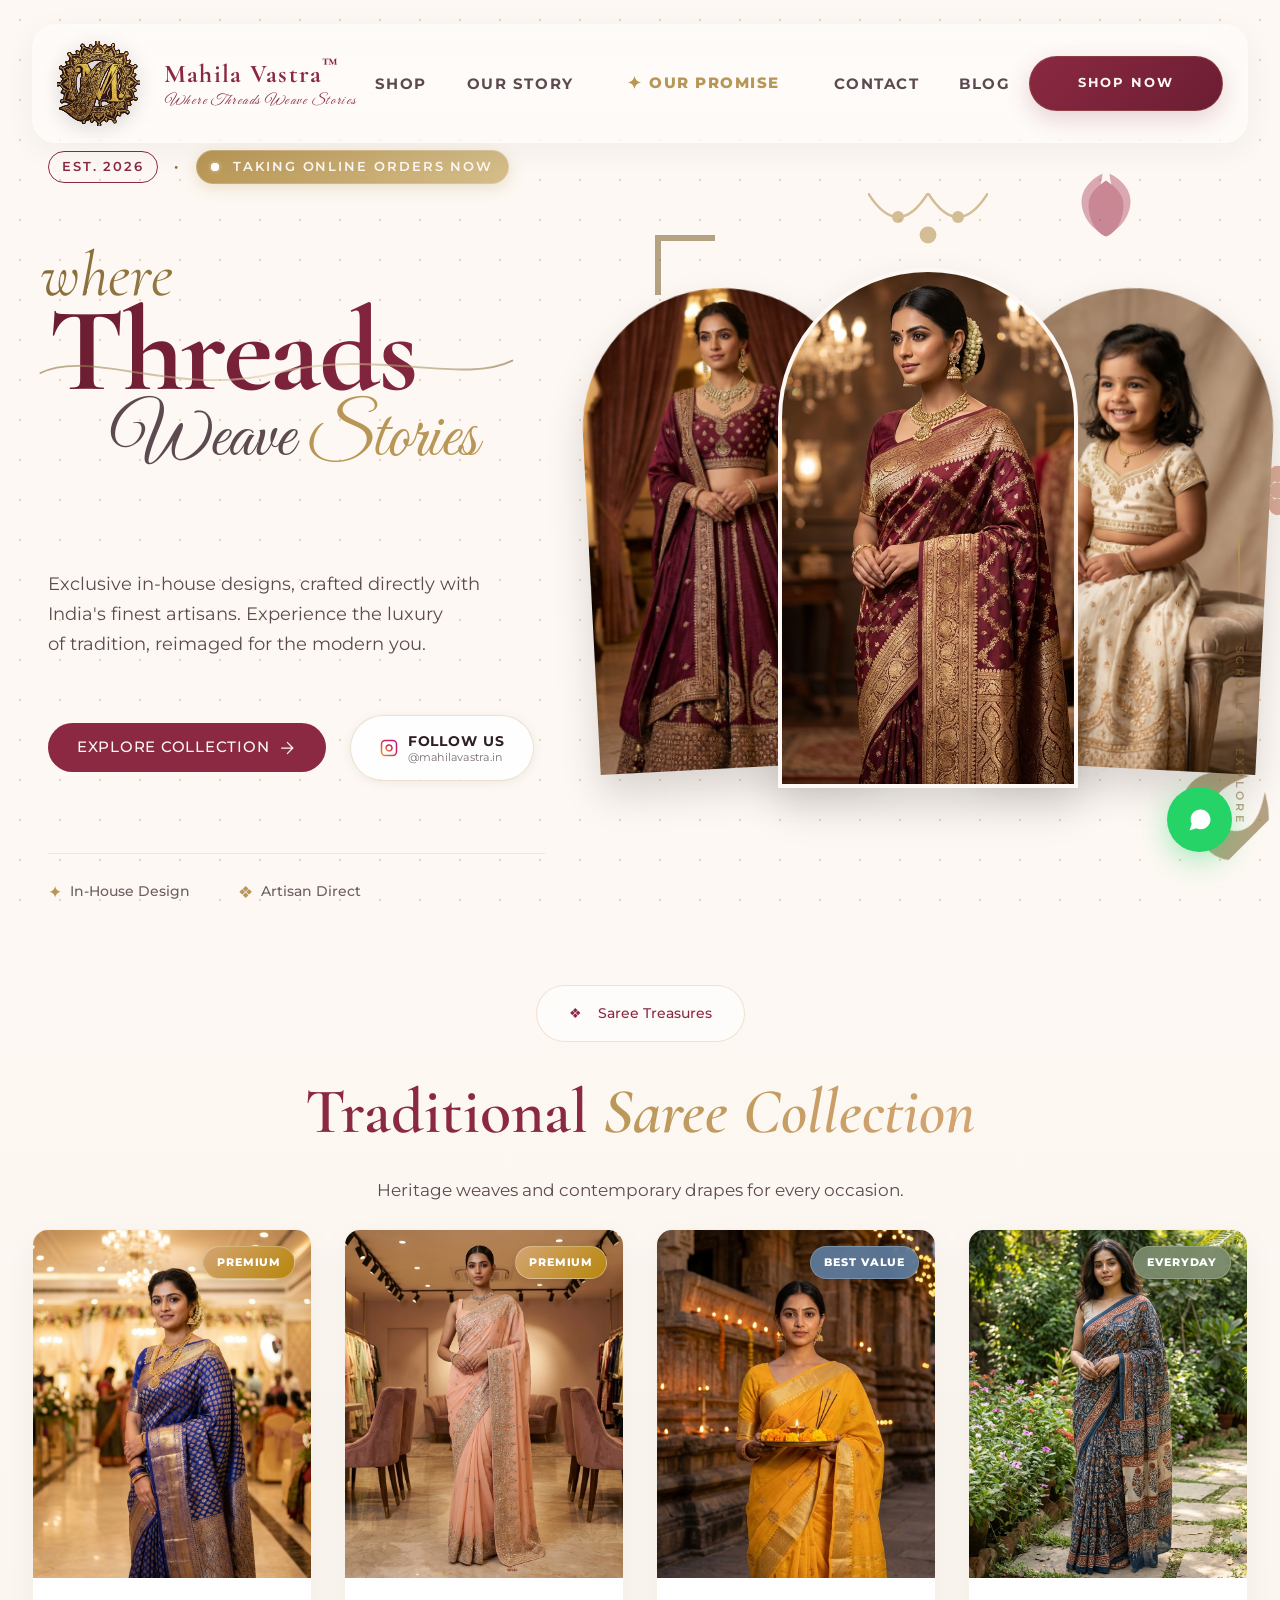
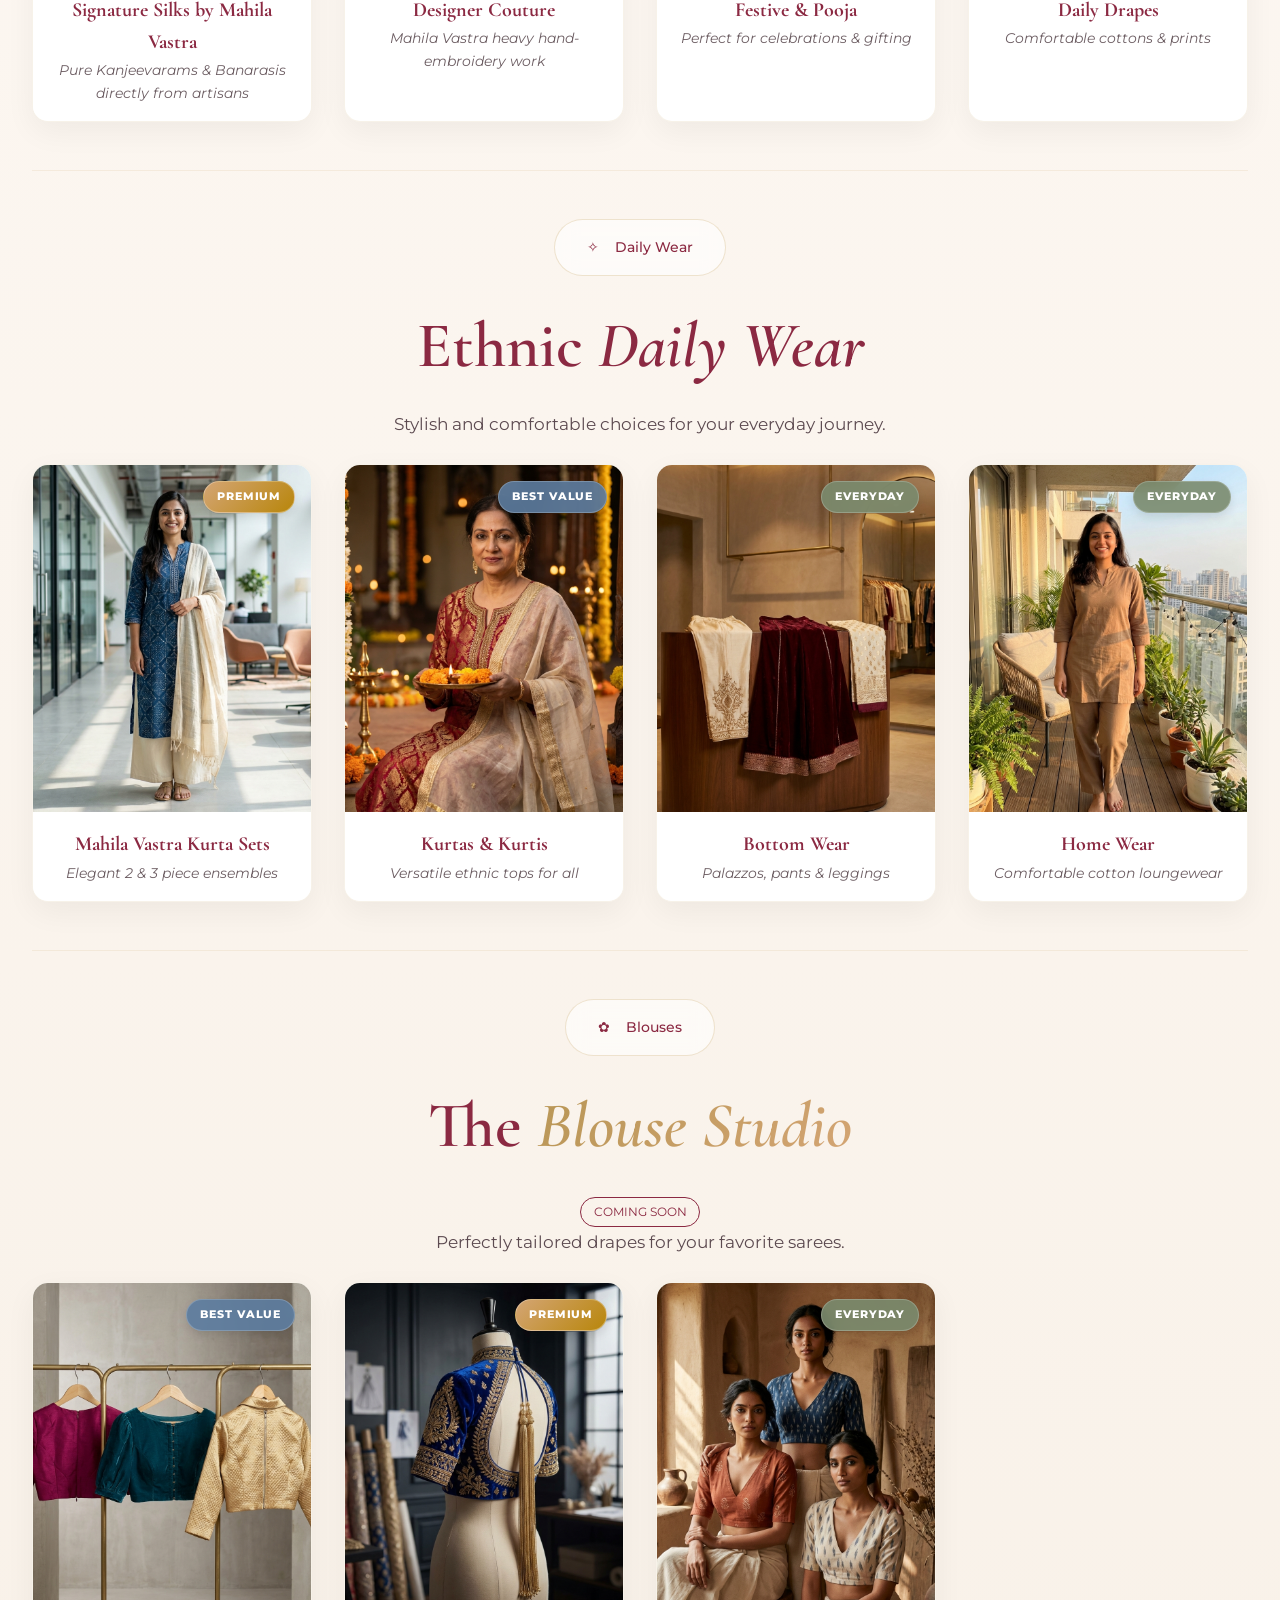
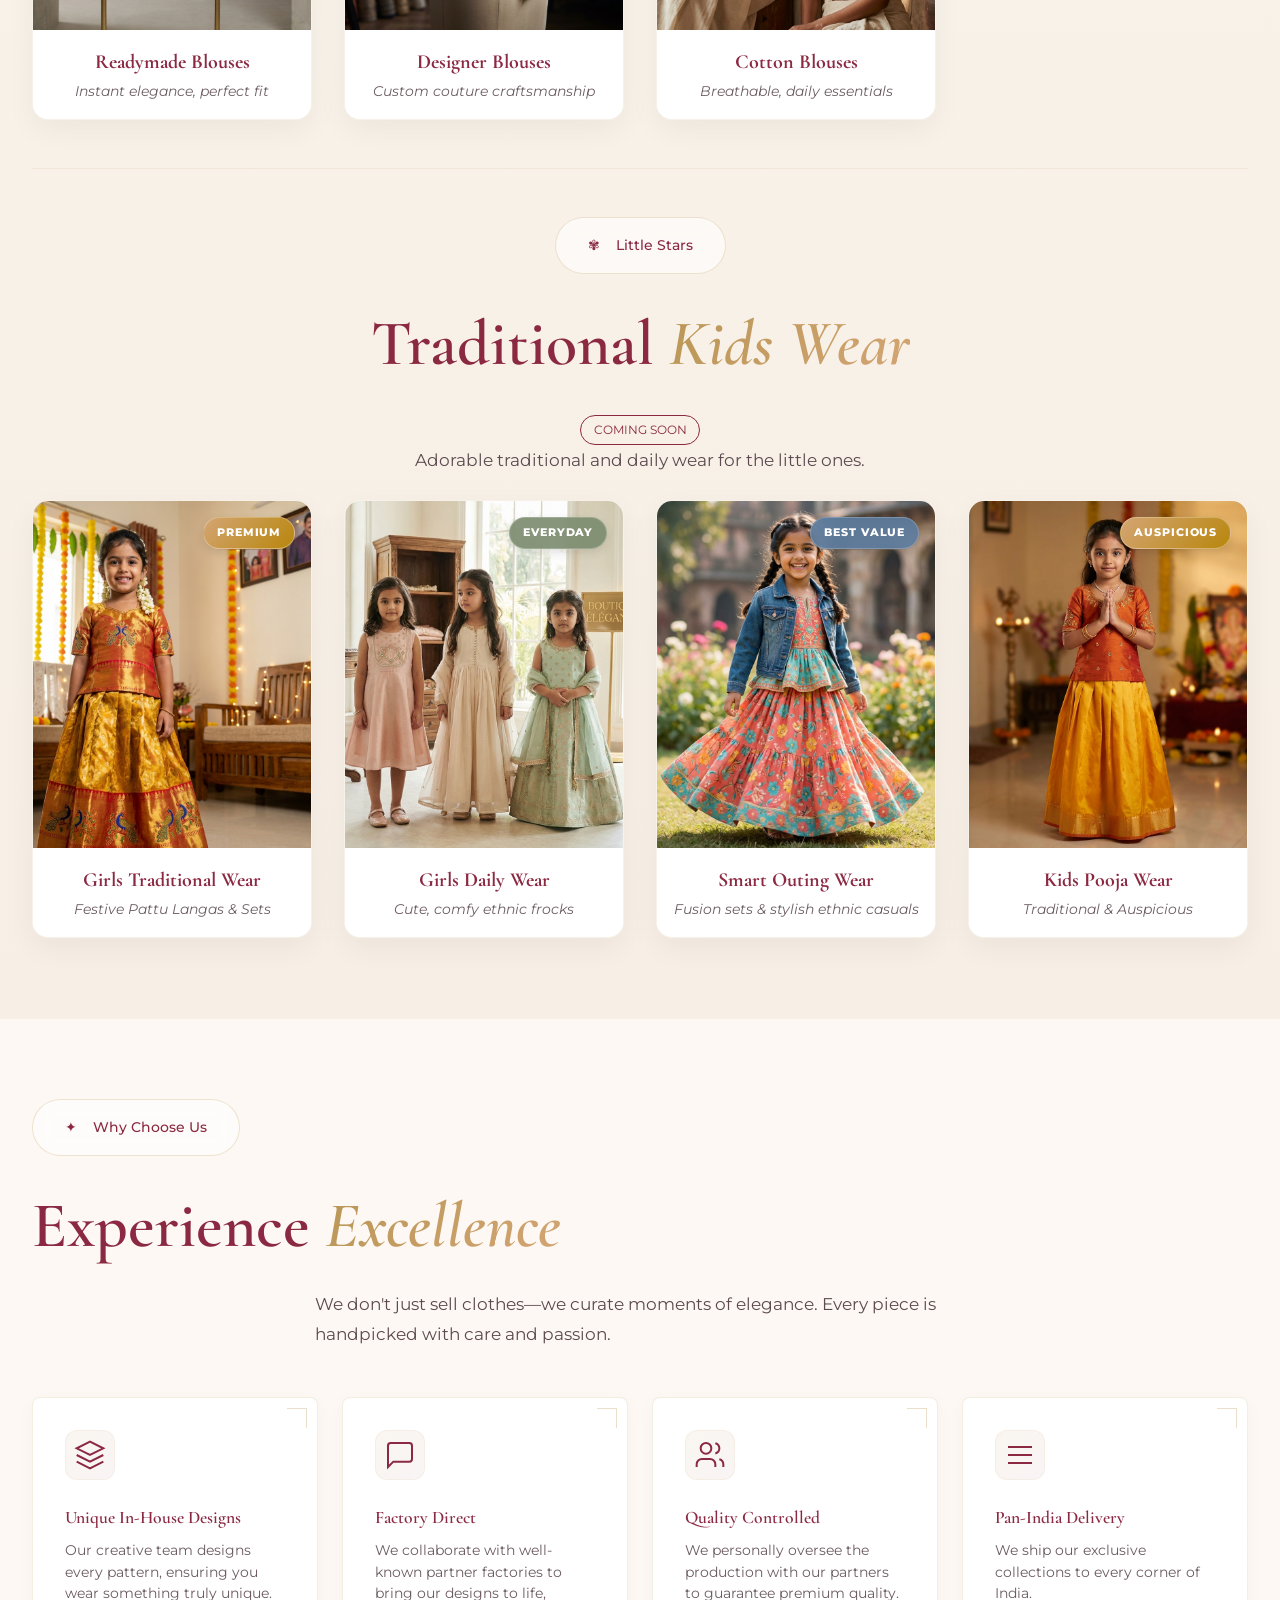
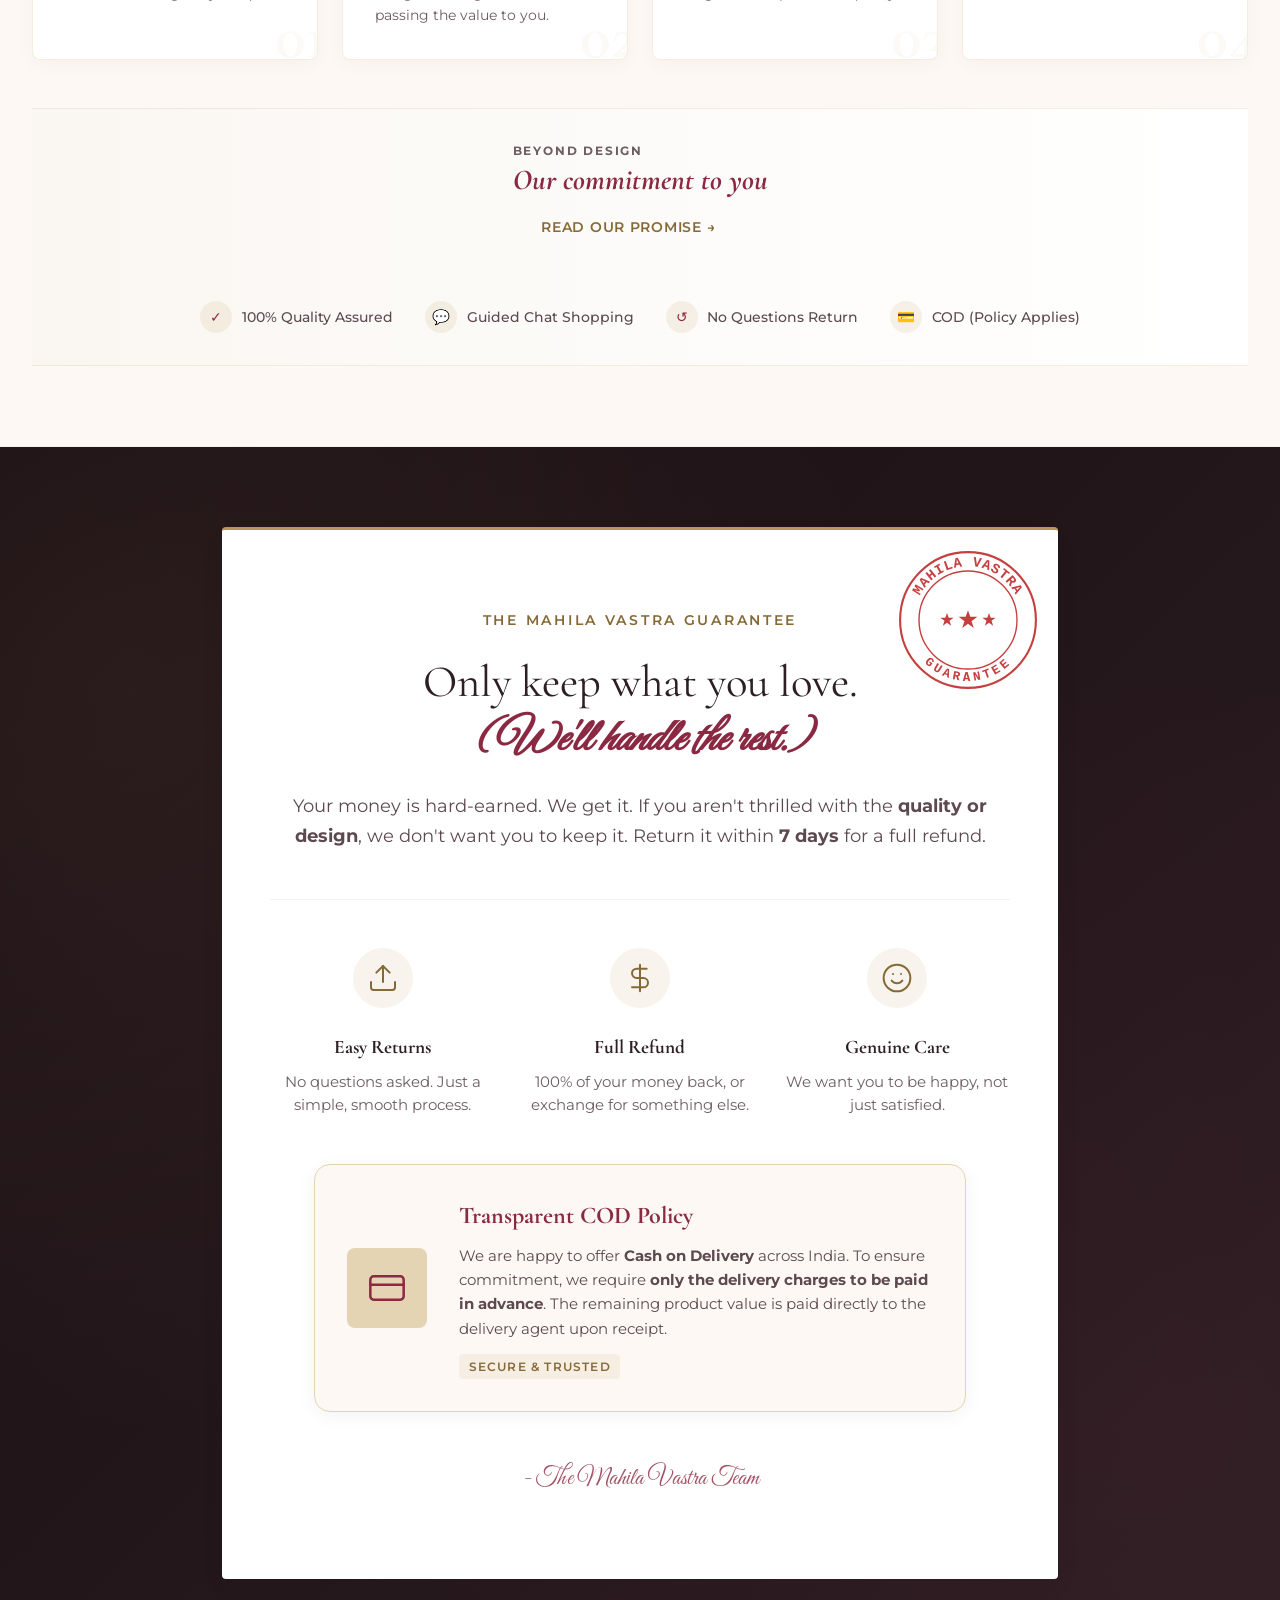
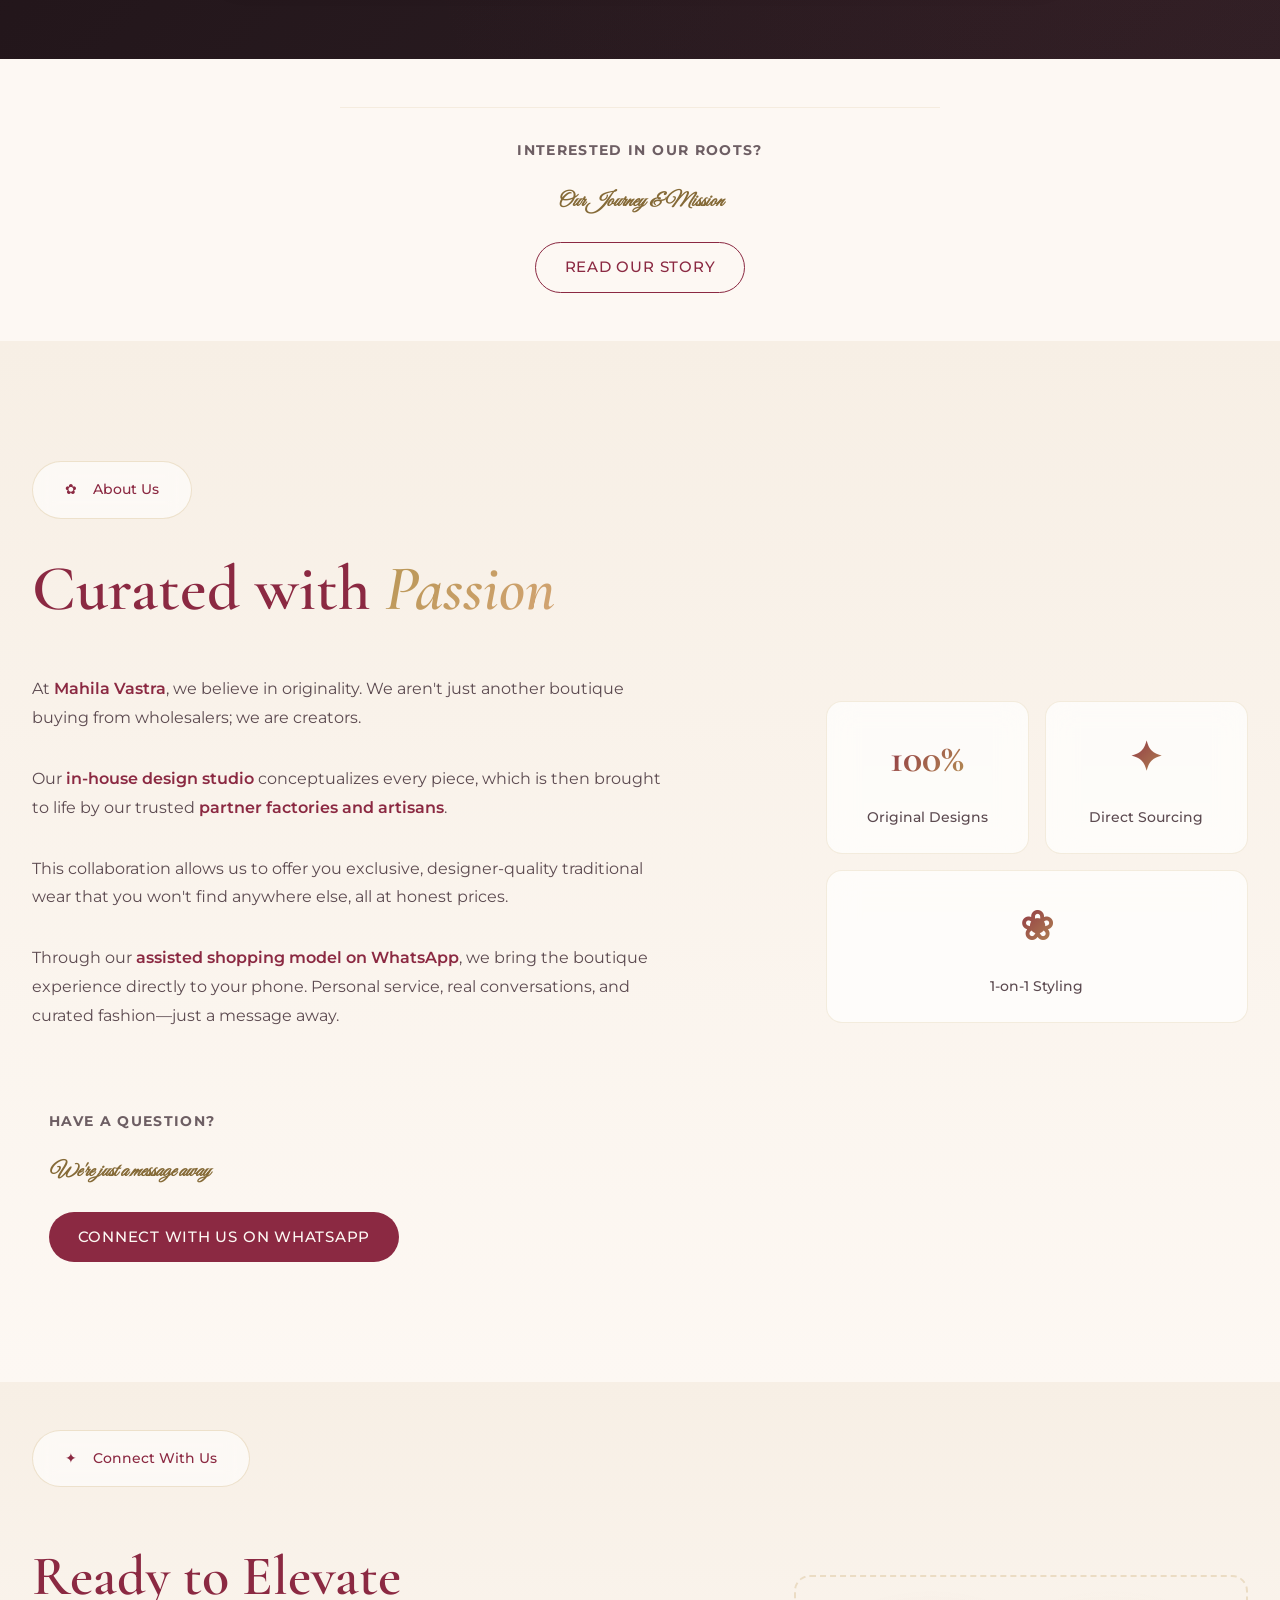
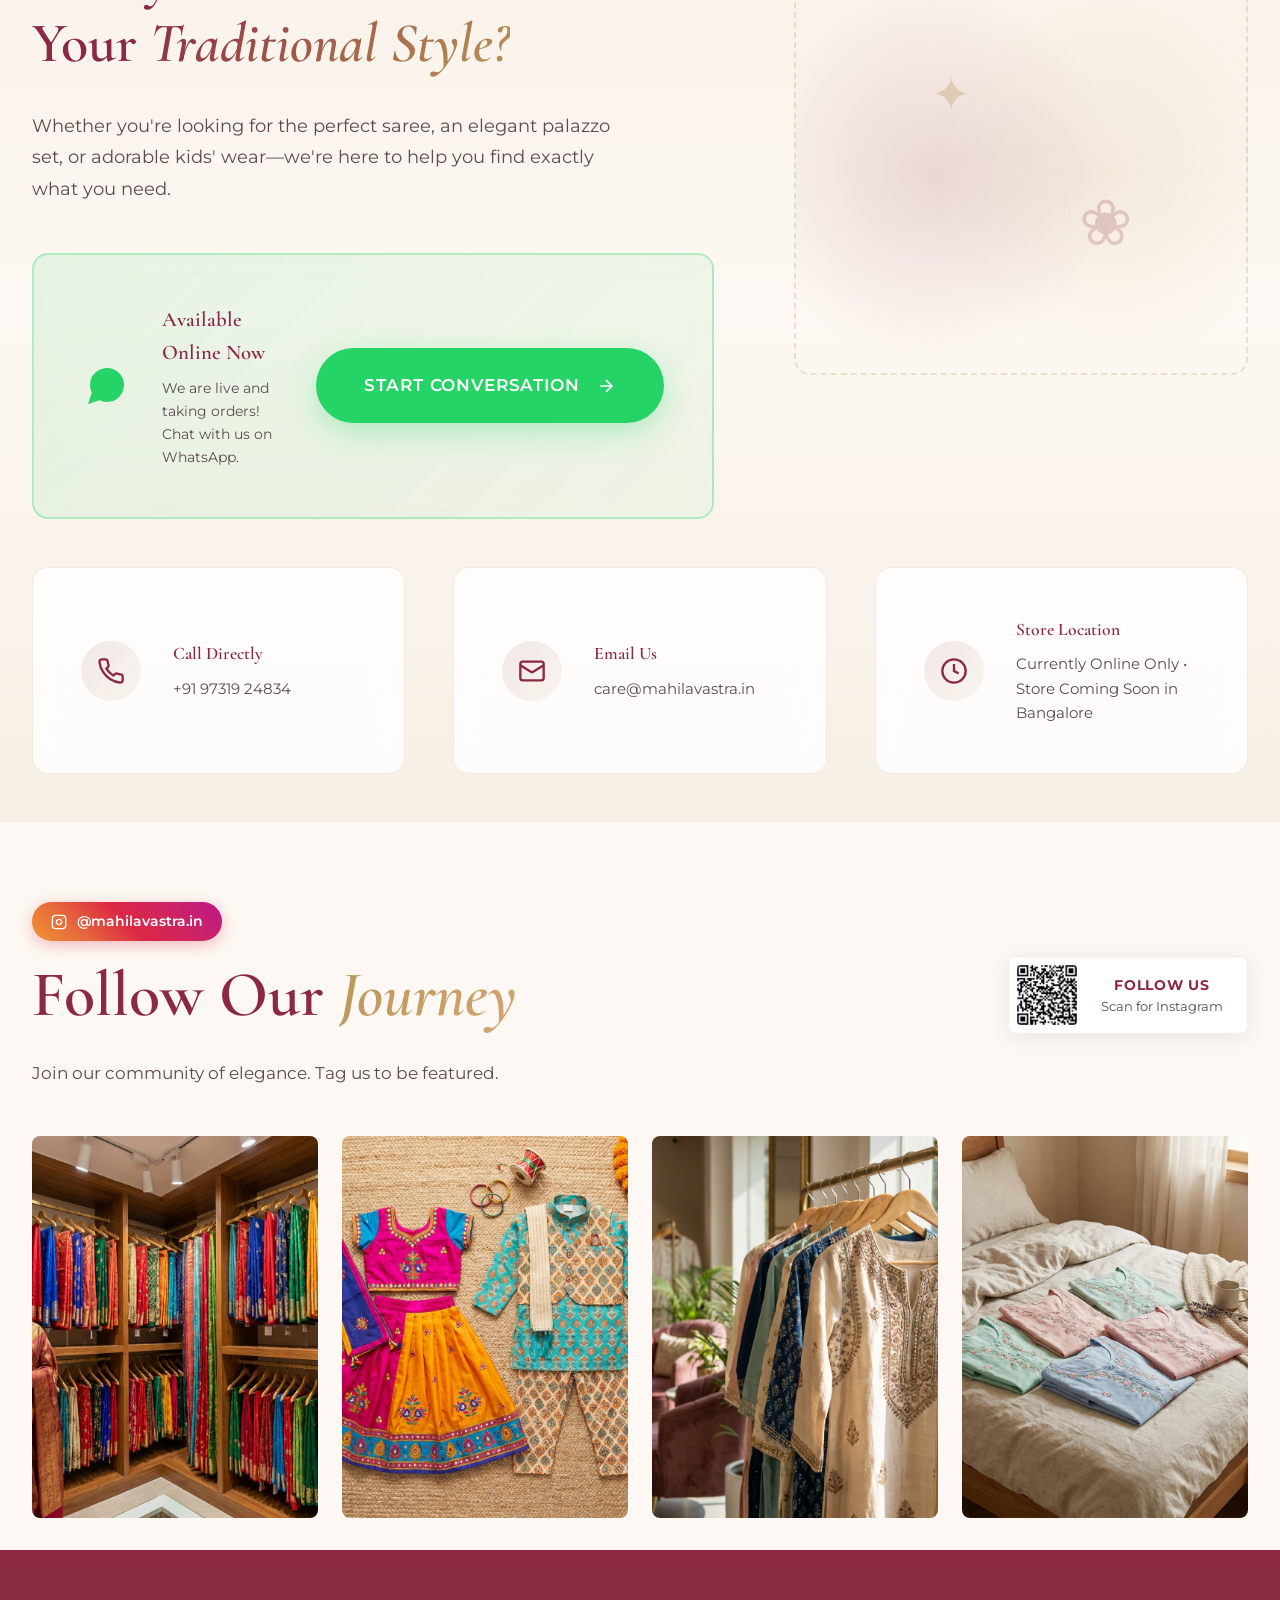
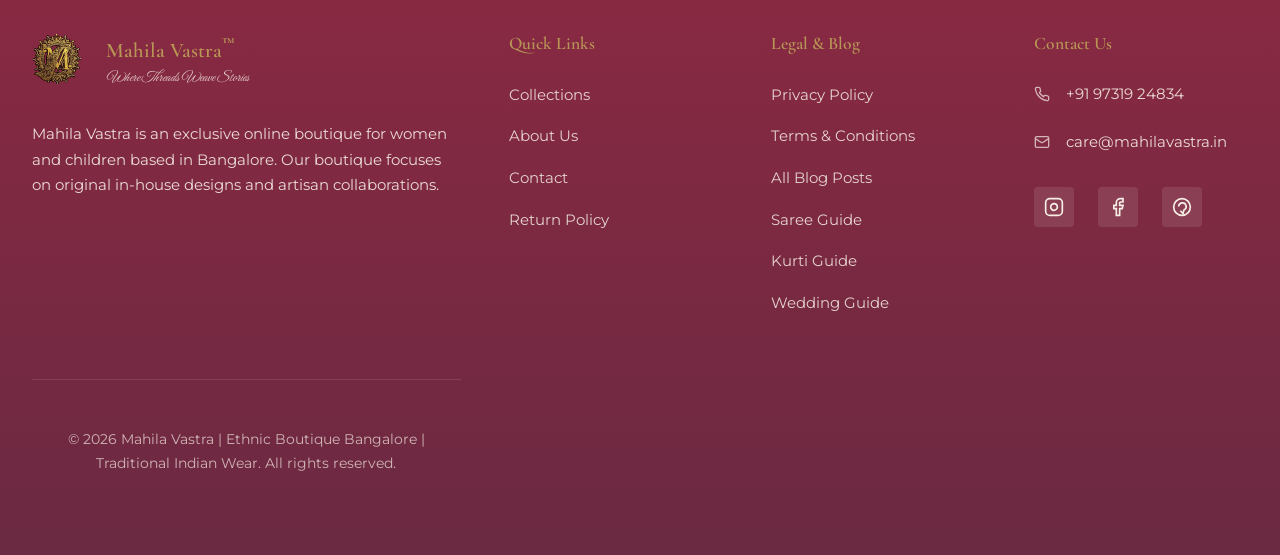
==== commit a773c7b8: "feat: Blog pages and index.html updates" ====
--- a/index.html
+++ b/index.html
@@ -284,6 +284,7 @@
                     <li><a href="#our-promise" class="nav-link nav-link-premium"><span class="premium-star">✦</span> Our
                             Promise</a></li>
                     <li><a href="#contact" class="nav-link">Contact</a></li>
+                    <li><a href="blog/" class="nav-link">Blog</a></li>
                 </ul>
                 <div class="nav-actions">
                     <a href="#catalog" class="btn btn-nav-cta">Shop Now</a>
@@ -305,6 +306,7 @@
                     <a href="#our-promise" class="mobile-nav-link mobile-nav-premium"><span
                             class="premium-star">✦</span> Our <em>Promise</em></a>
                     <a href="#contact" class="mobile-nav-link">Contact</a>
+                    <a href="blog/" class="mobile-nav-link">Blog</a>
                 </nav>
                 <button class="btn btn-nav-cta" onclick="window.location.href='#shop-by-tier'">Shop Now</button>
             </div>
@@ -1305,8 +1307,10 @@
                     <ul>
                         <li><a href="policies/privacy-policy.html">Privacy Policy</a></li>
                         <li><a href="policies/terms-conditions.html">Terms & Conditions</a></li>
+                        <li><a href="blog/">All Blog Posts</a></li>
                         <li><a href="blog/best-places-buy-traditional-sarees-online-india.html">Saree Guide</a></li>
                         <li><a href="blog/how-to-choose-perfect-kurti-every-occasion.html">Kurti Guide</a></li>
+                        <li><a href="blog/wedding-shopping-guide-traditional-wear-indian-states.html">Wedding Guide</a></li>
                     </ul>
                 </div>
 
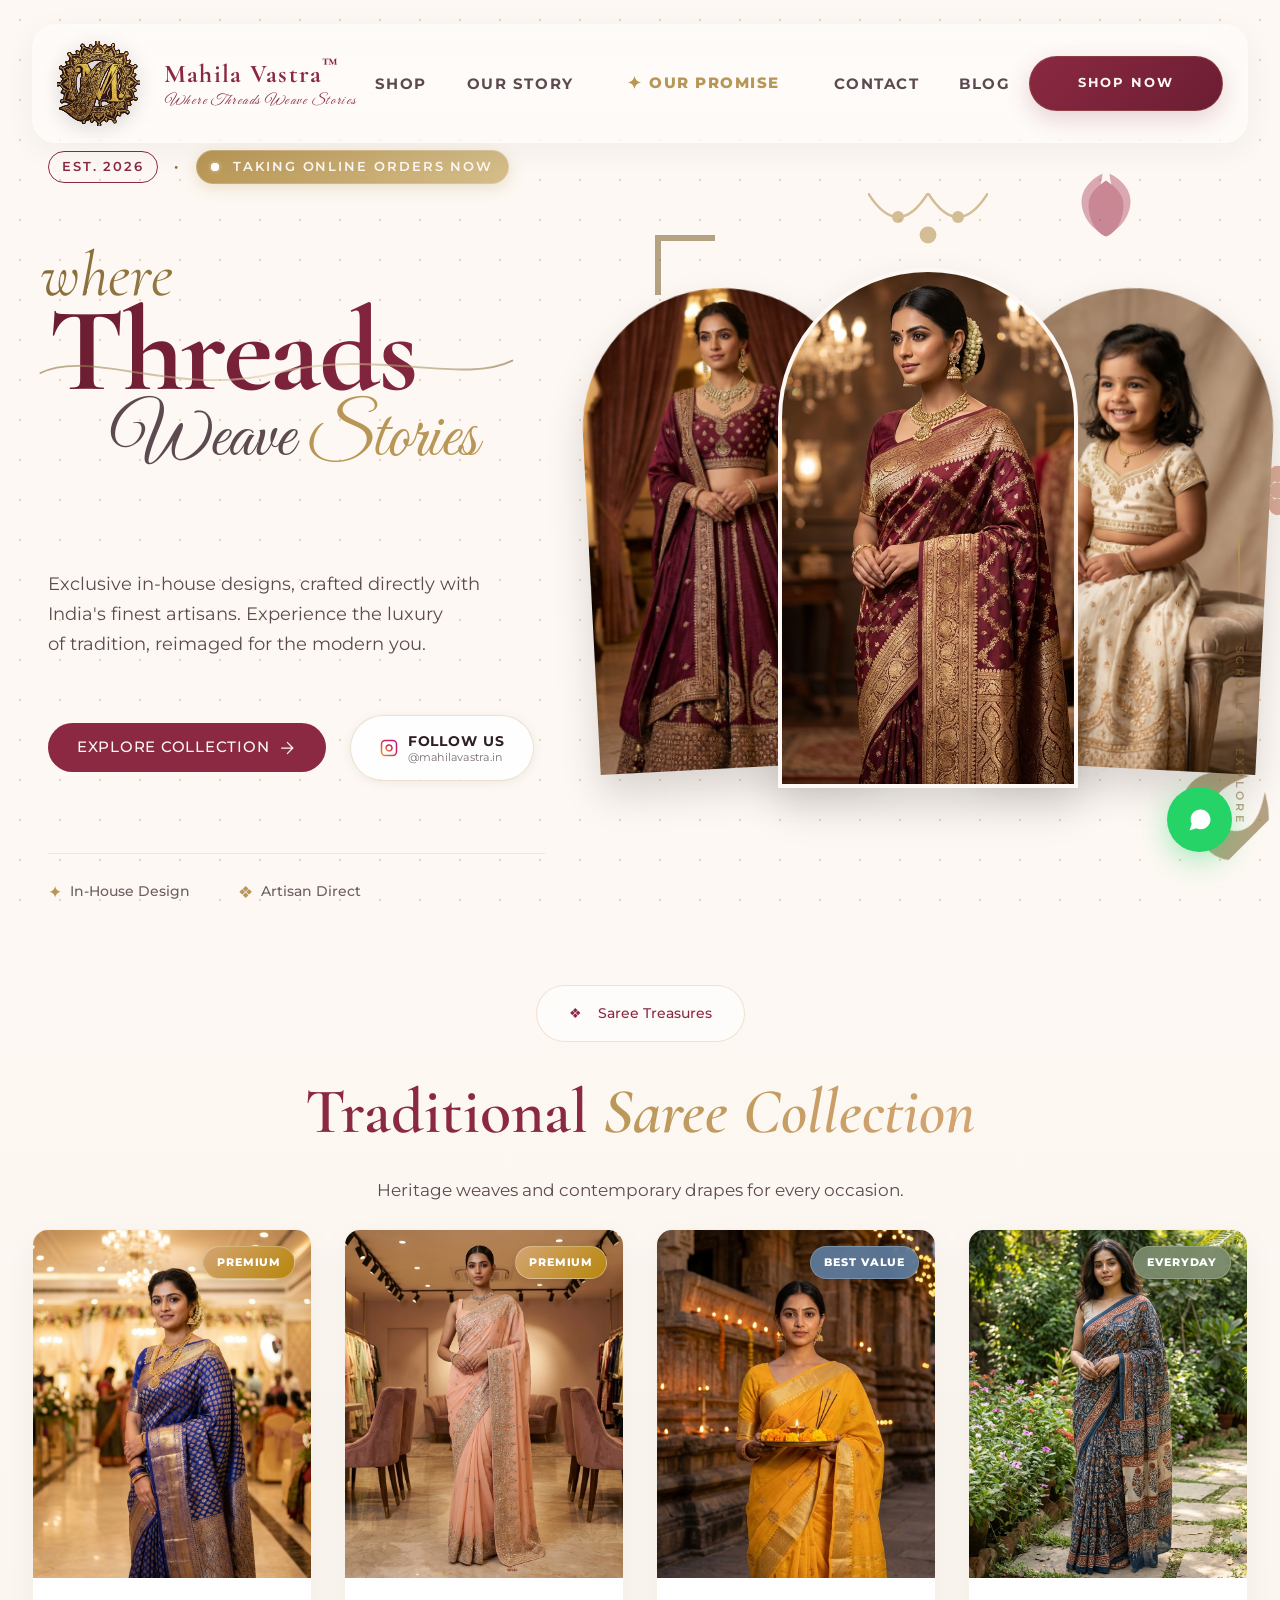
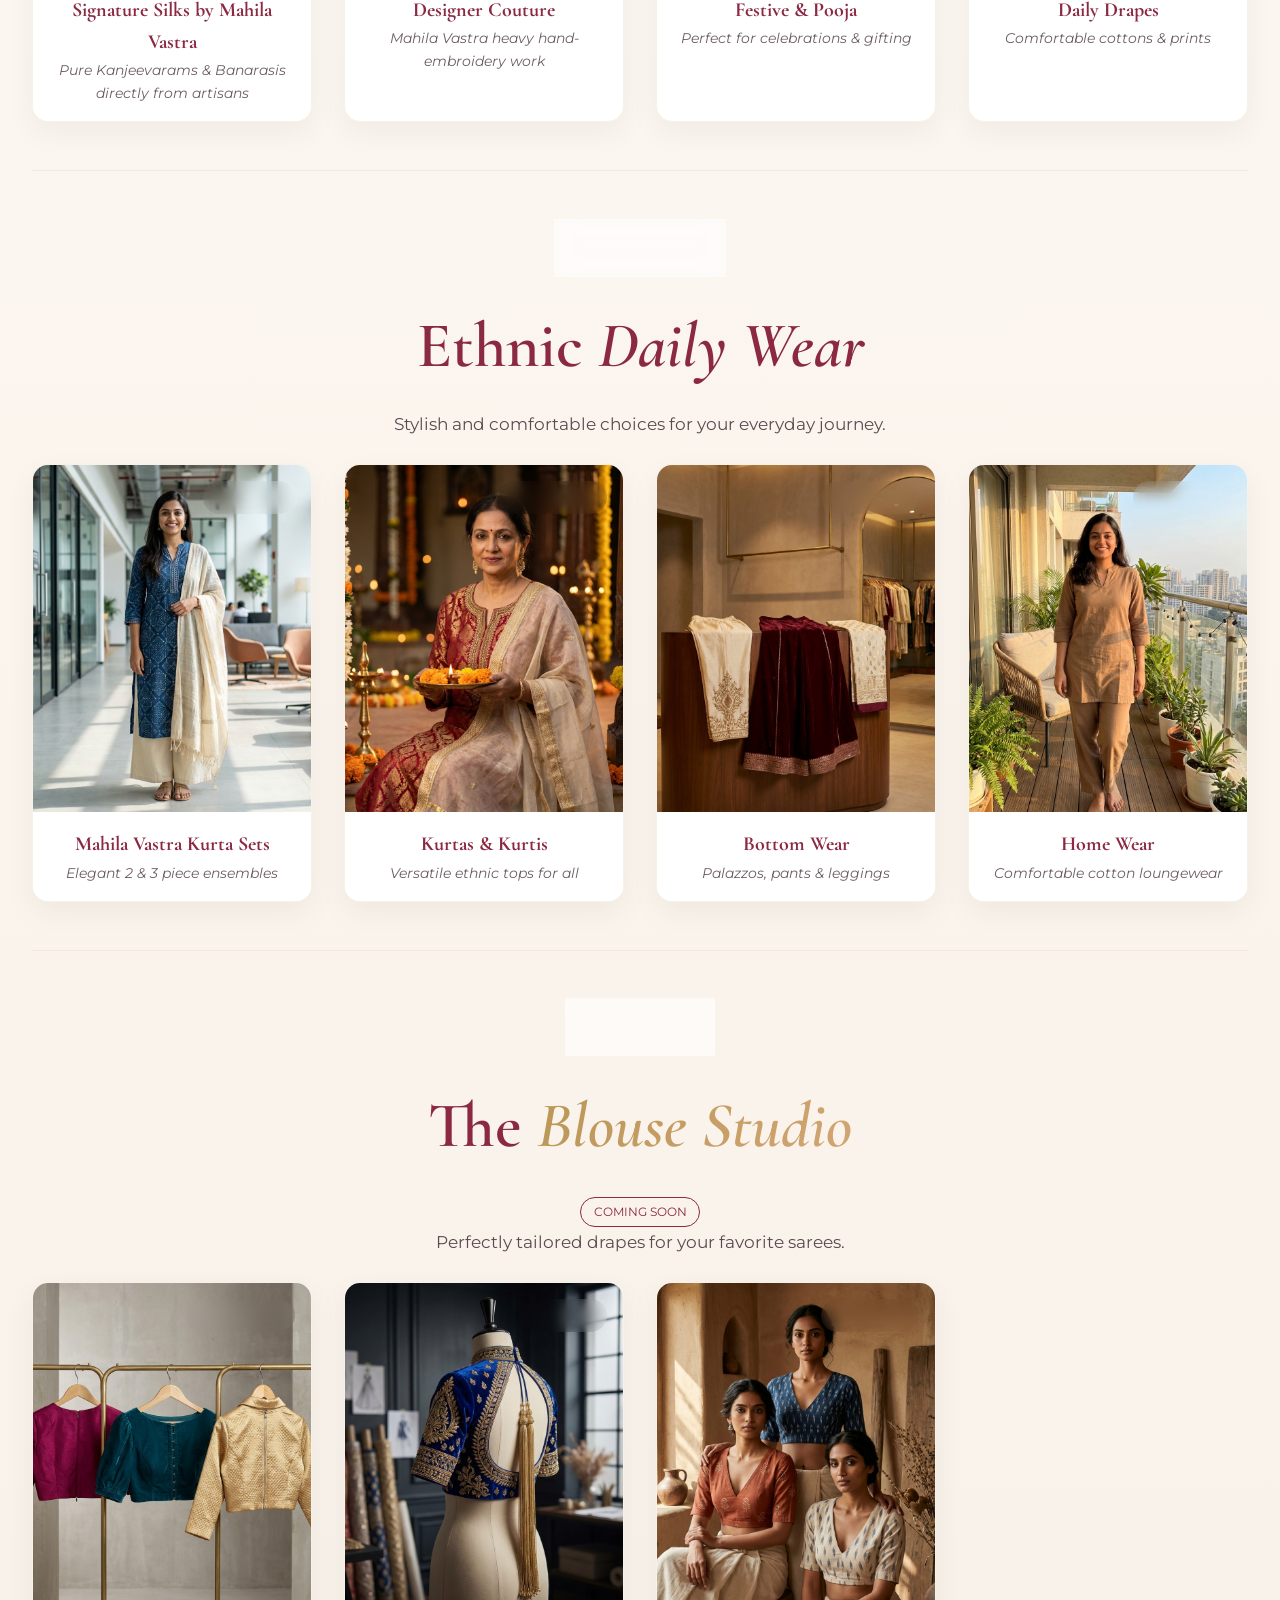
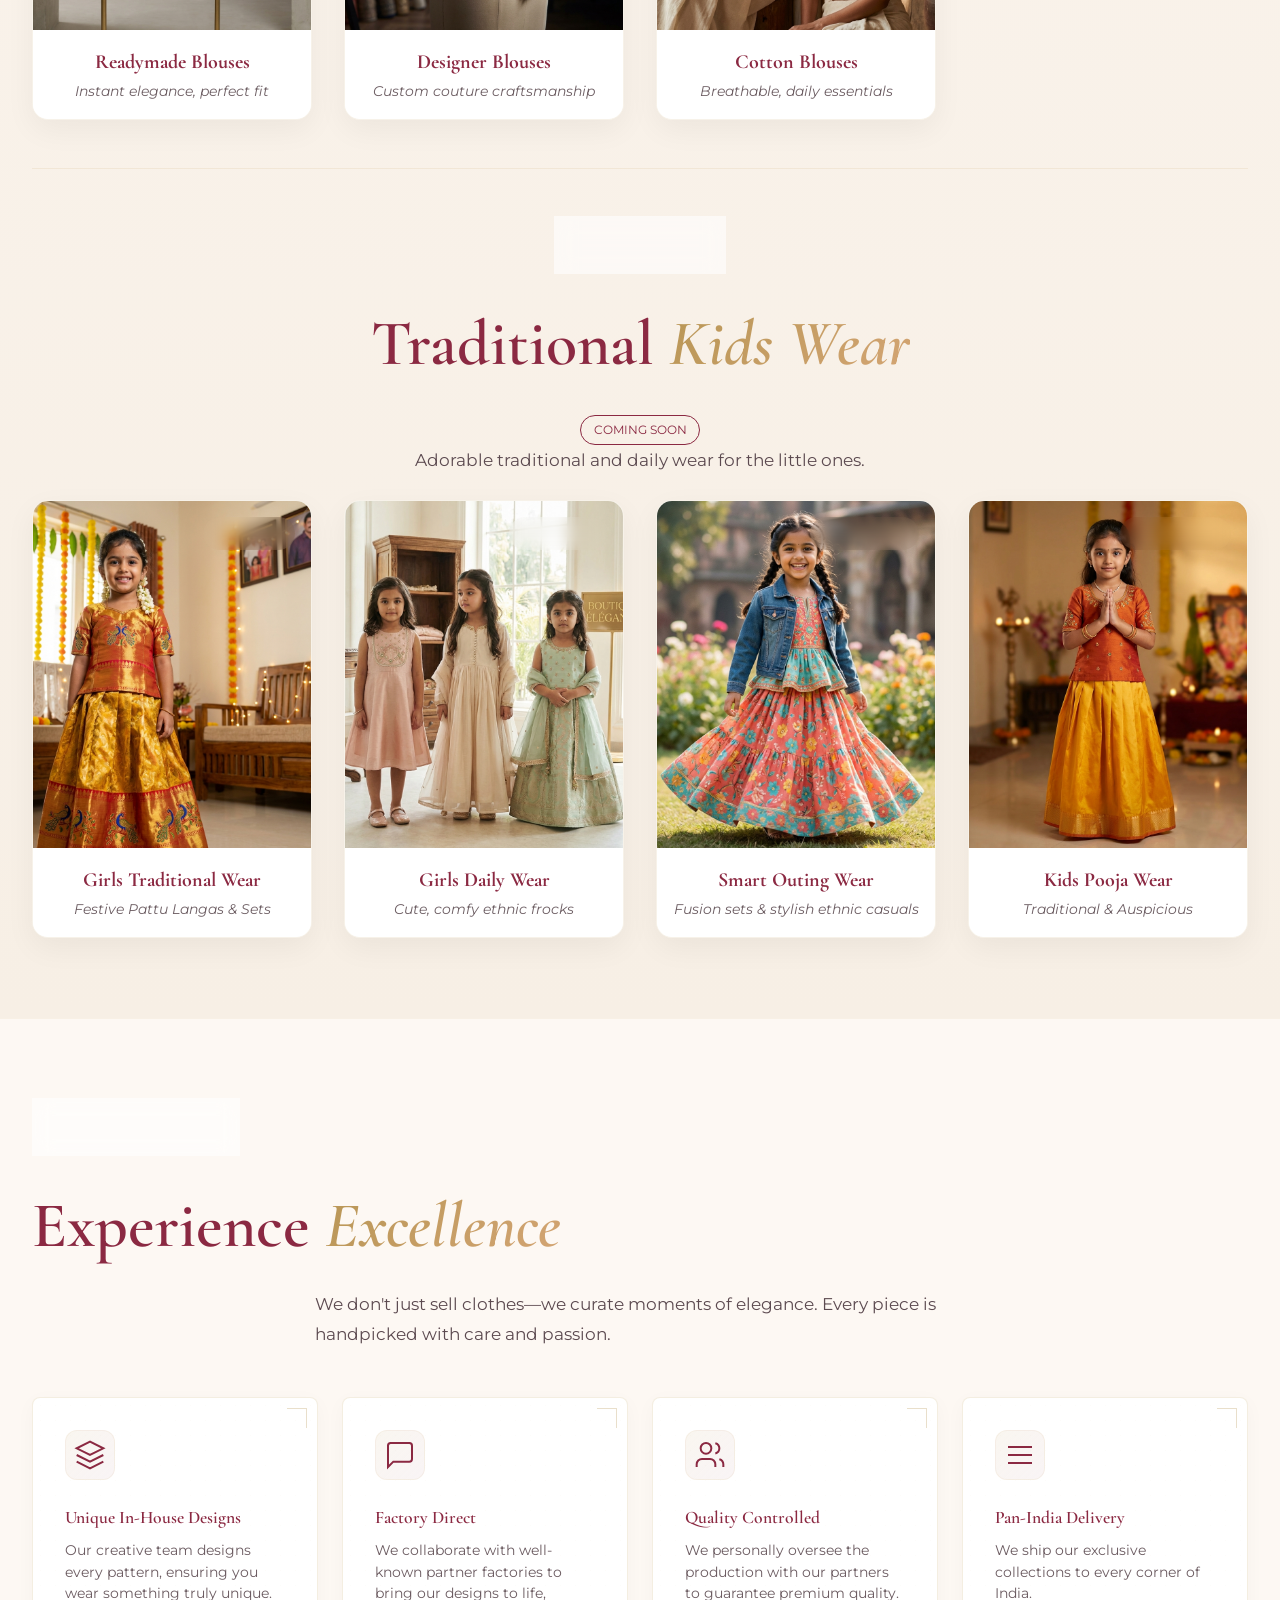
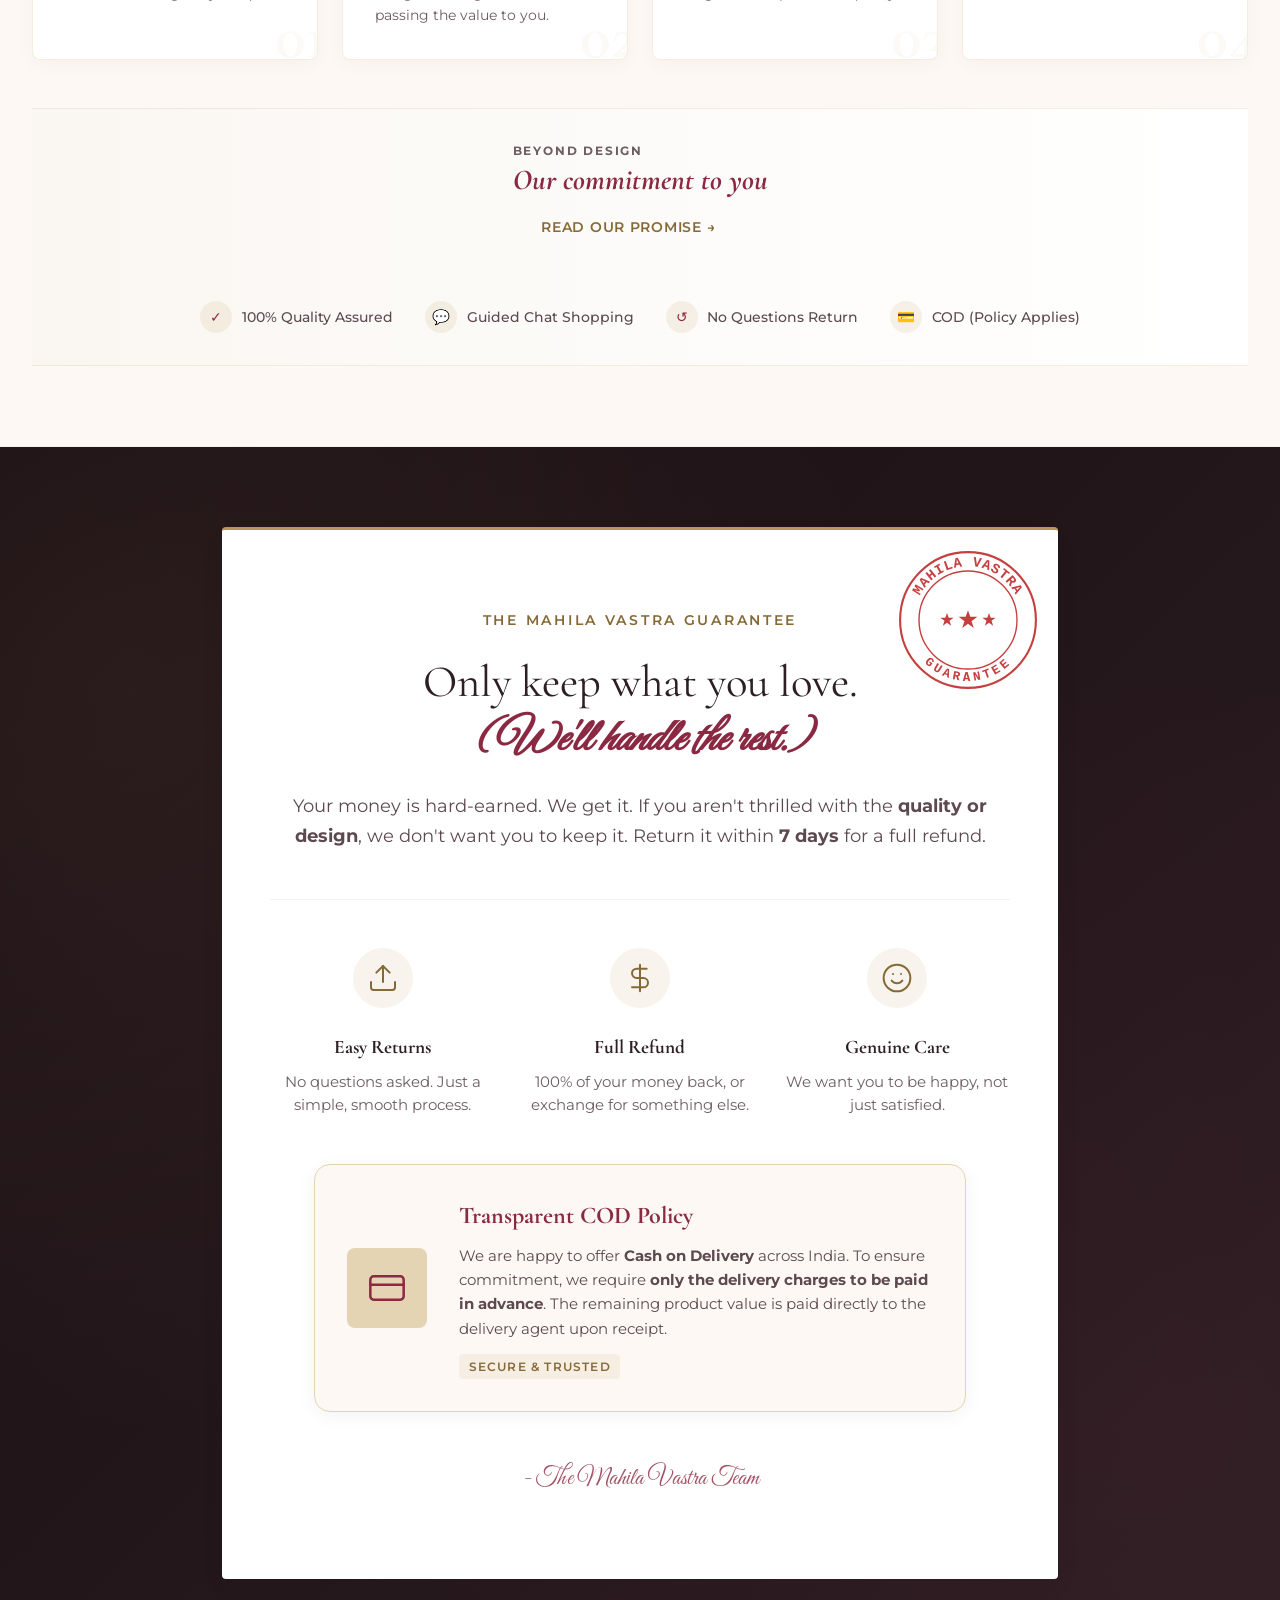
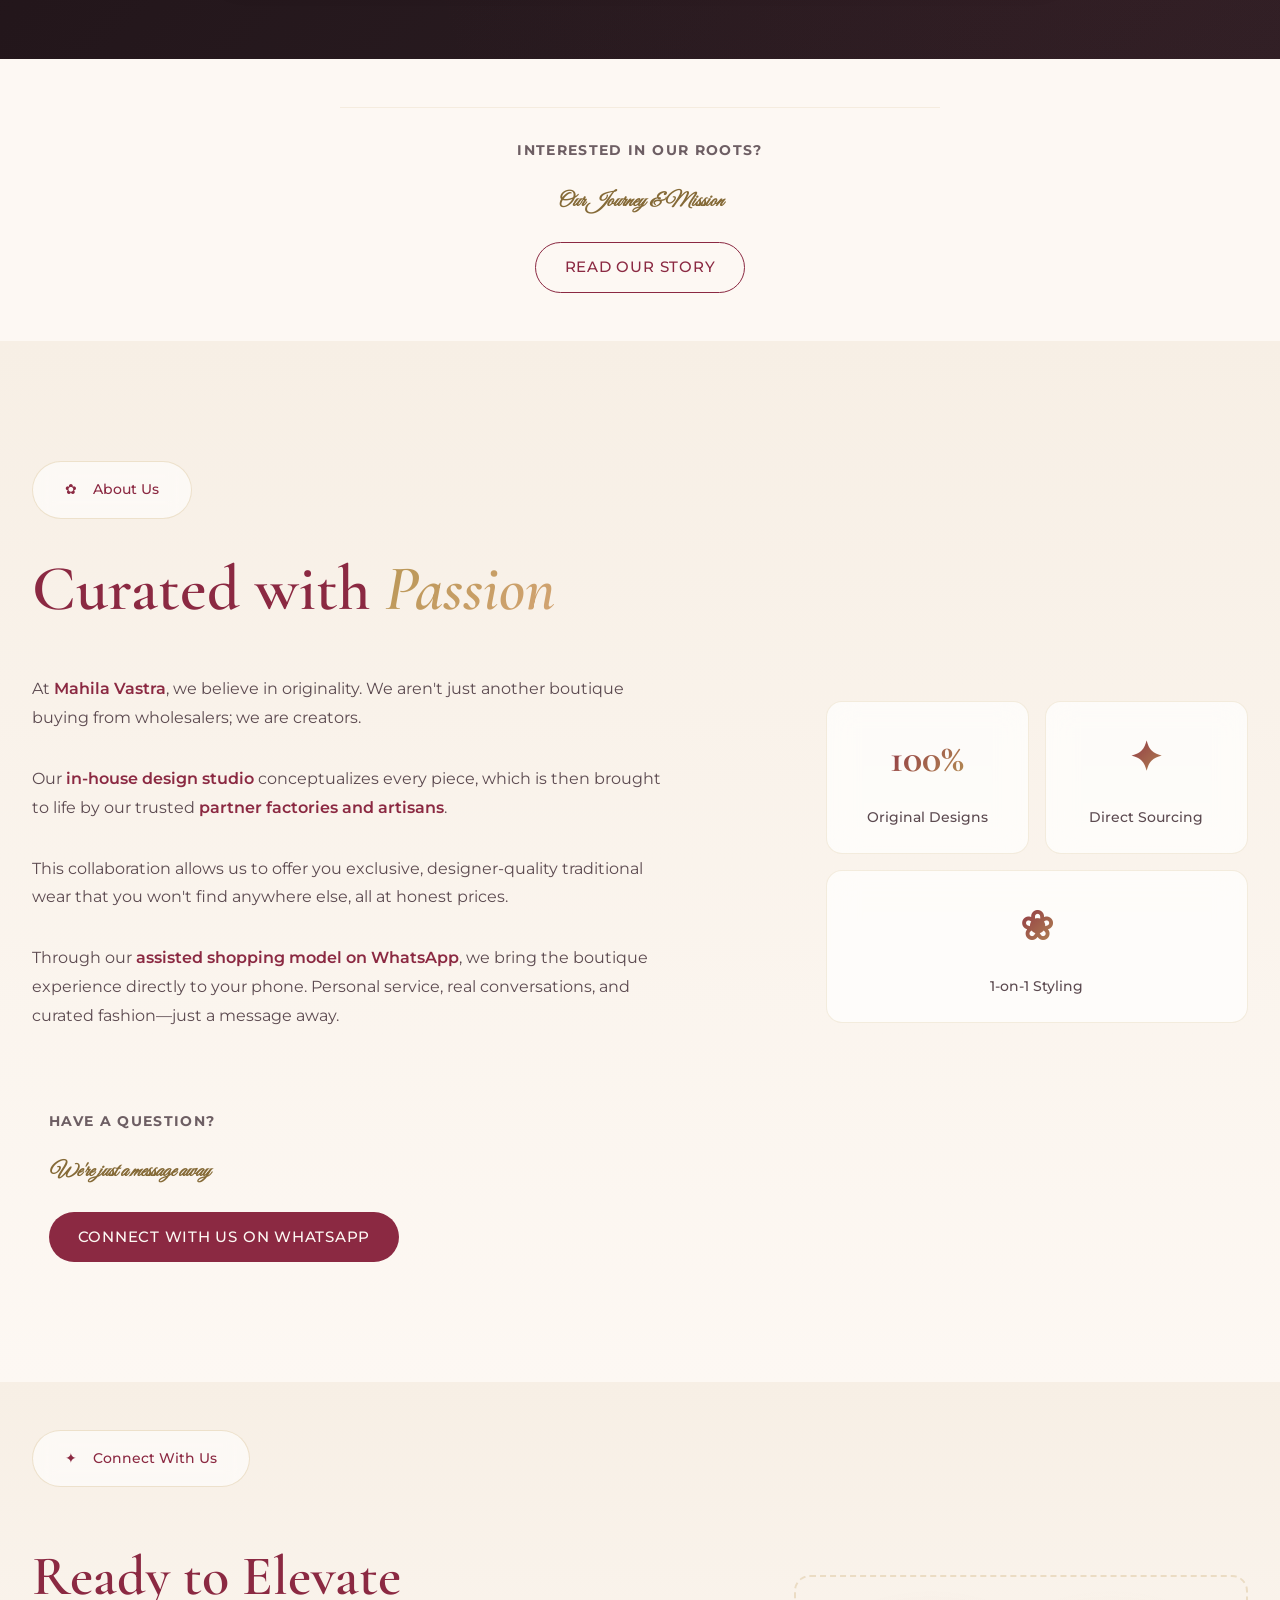
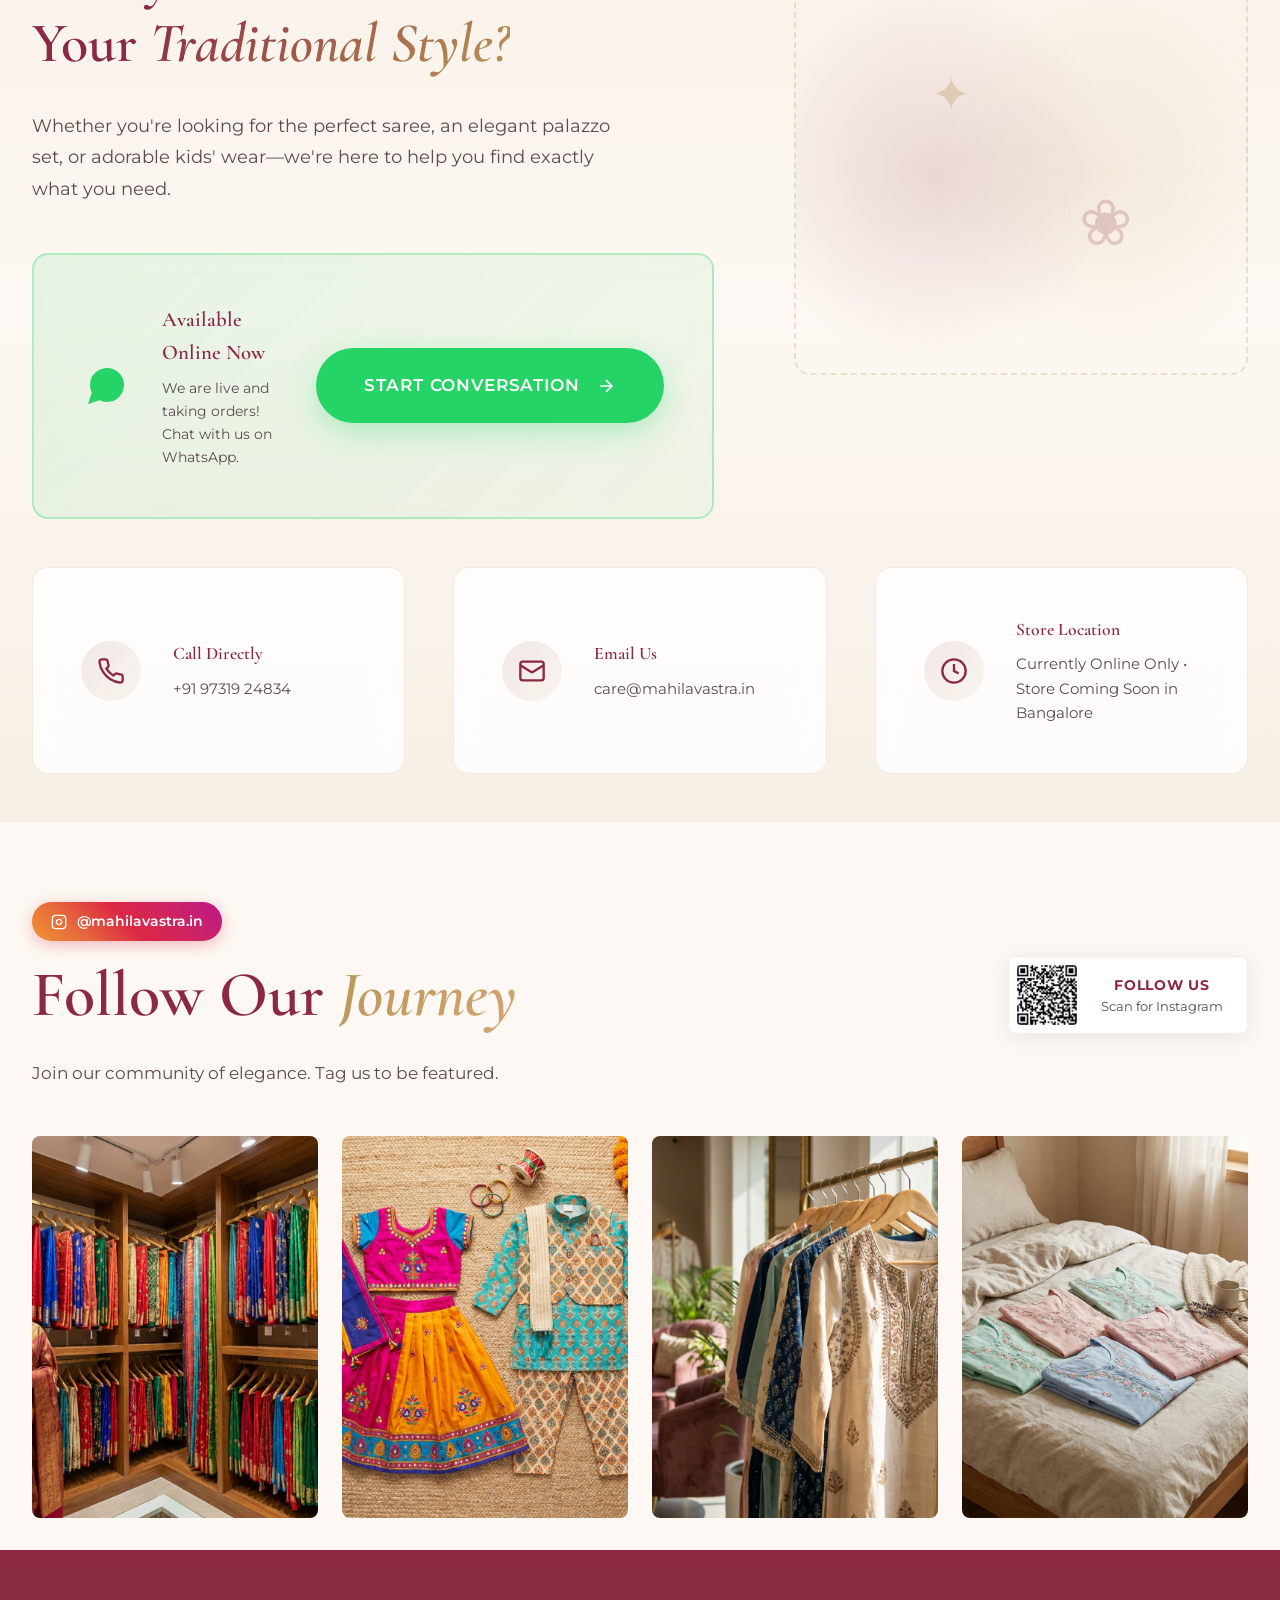
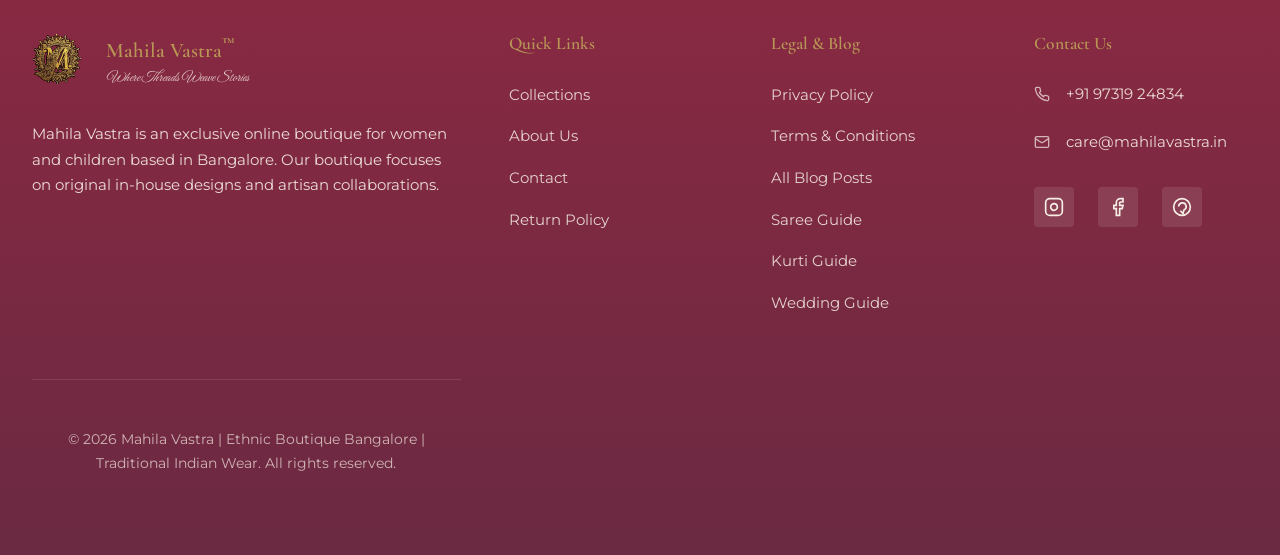
==== commit 433076cd: "fix: Remove invalid Product snippets from structured data Google requires Product schema to have pri" ====
--- a/index.html
+++ b/index.html
@@ -144,37 +144,16 @@
         "name": "Mahila Vastra Collections",
         "itemListElement": [
           {
-            "@type": "Offer",
-            "itemOffered": {
-              "@type": "Product",
-              "name": "Mahila Vastra Signature Sarees",
-              "brand": {
-                "@type": "Brand",
-                "name": "Mahila Vastra"
-              }
-            }
+            "@type": "OfferCatalog",
+            "name": "Signature Sarees - Kanjeevaram, Banarasi & Designer Silk Sarees"
           },
           {
-            "@type": "Offer",
-            "itemOffered": {
-              "@type": "Product",
-              "name": "Mahila Vastra Designer Kurtis & Sets",
-              "brand": {
-                "@type": "Brand",
-                "name": "Mahila Vastra"
-              }
-            }
+            "@type": "OfferCatalog",
+            "name": "Designer Kurtis & Kurta Sets - Ethnic Daily Wear"
           },
           {
-            "@type": "Offer",
-            "itemOffered": {
-              "@type": "Product",
-              "name": "Mahila Vastra Kids Ethnic Collection",
-              "brand": {
-                "@type": "Brand",
-                "name": "Mahila Vastra"
-              }
-            }
+            "@type": "OfferCatalog",
+            "name": "Kids Ethnic Collection - Traditional Wear for Children"
           }
         ]
       },
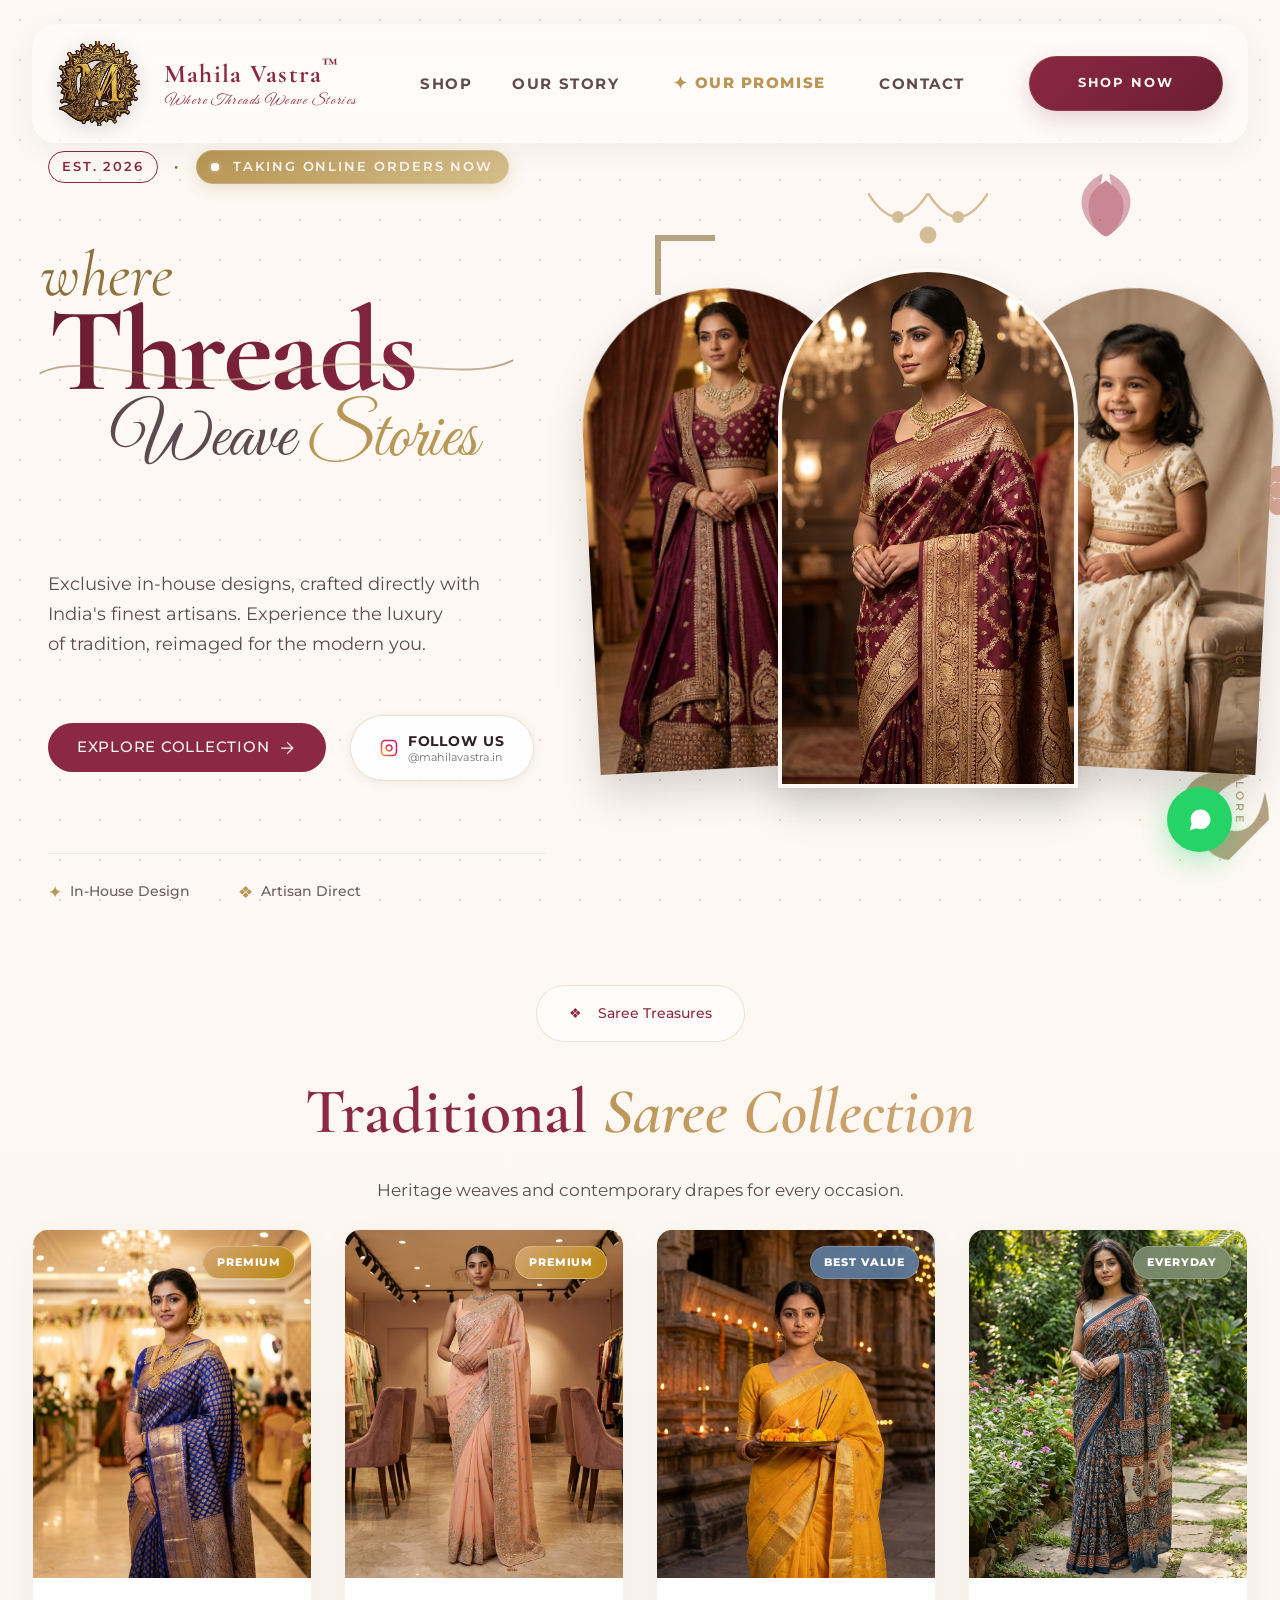
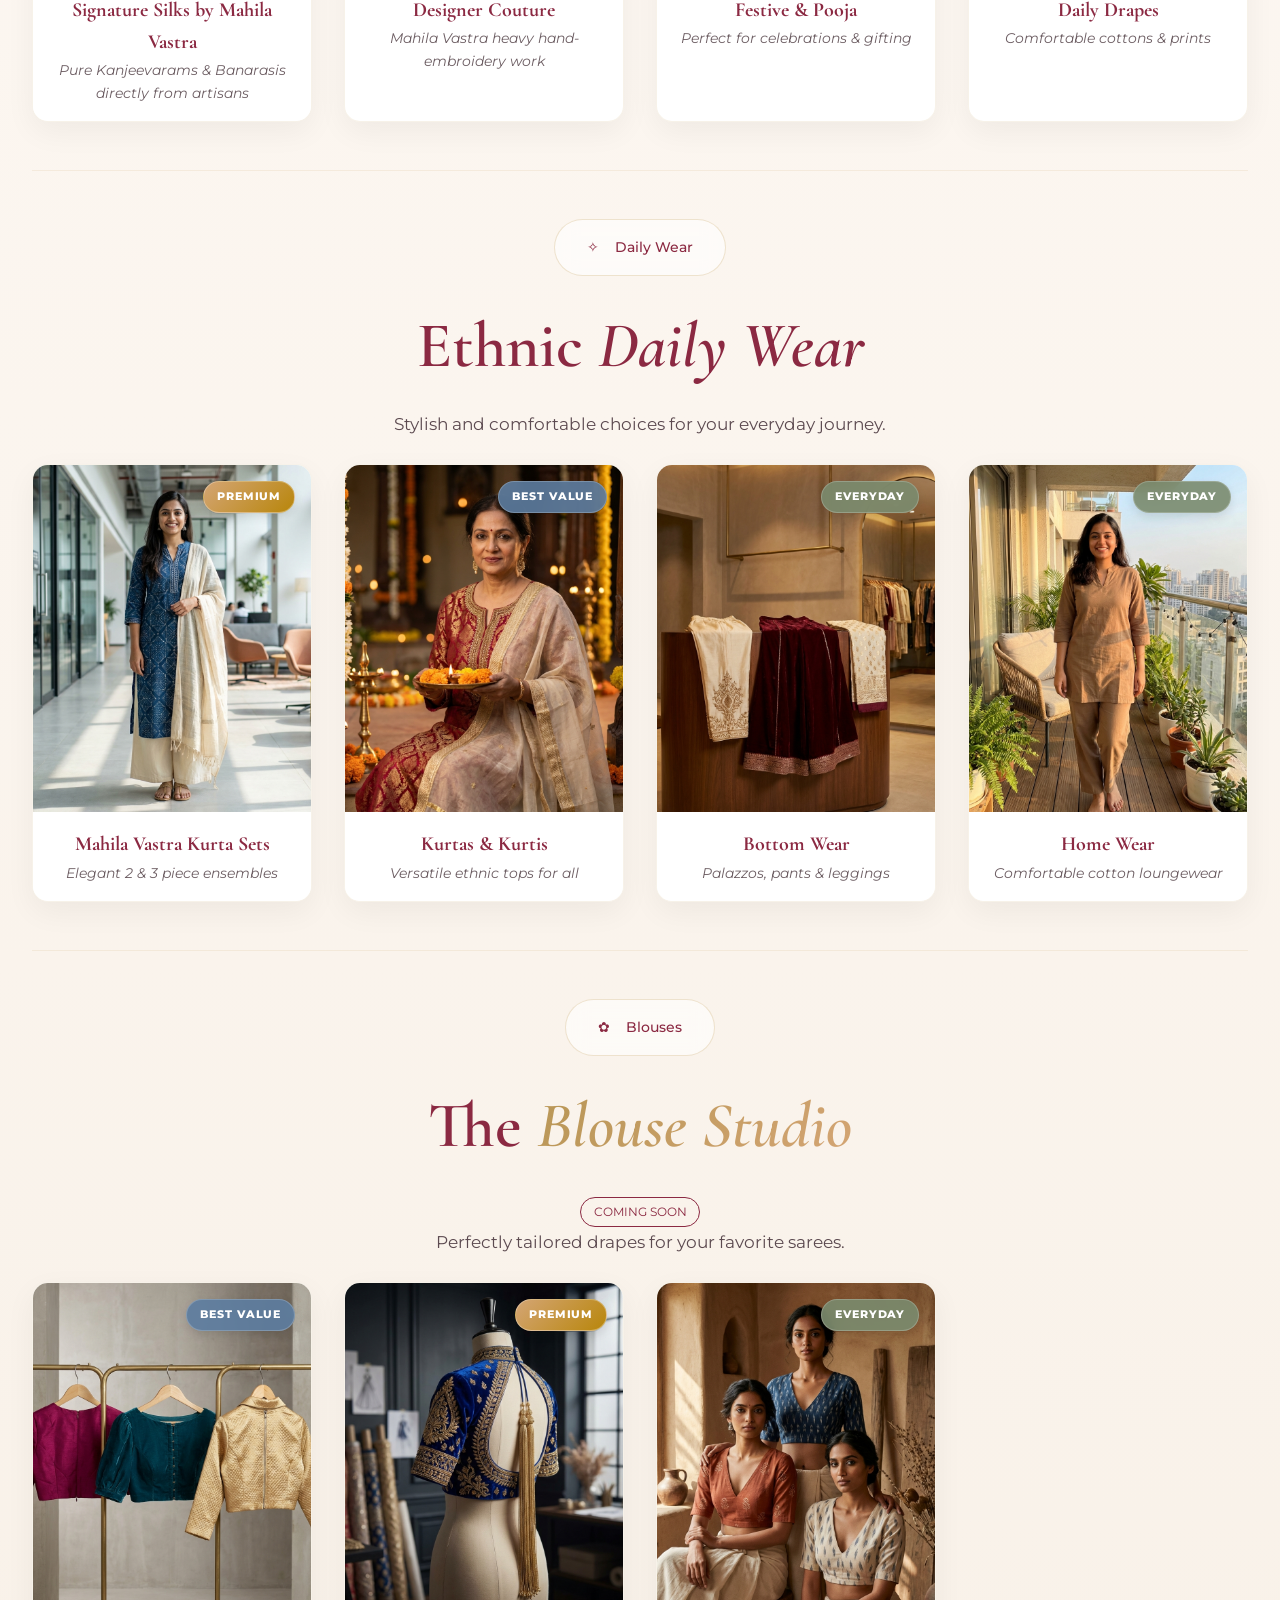
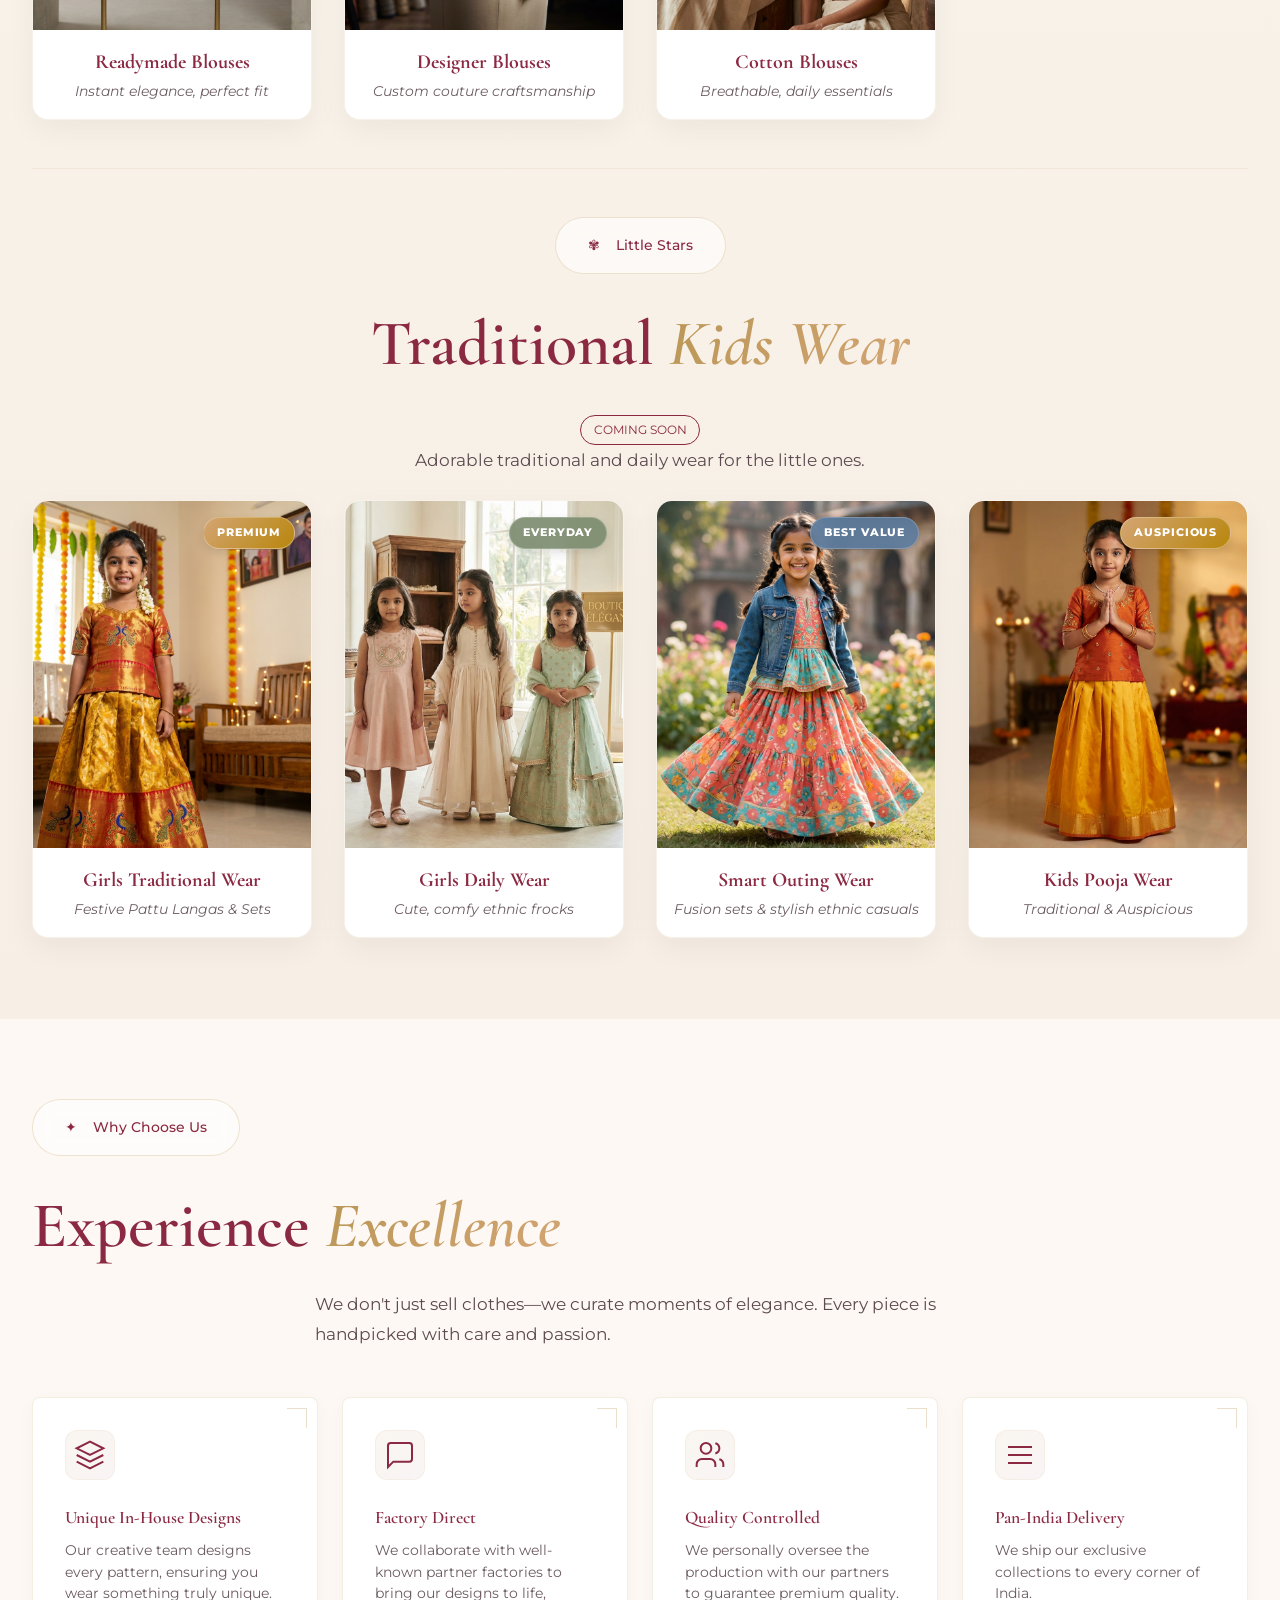
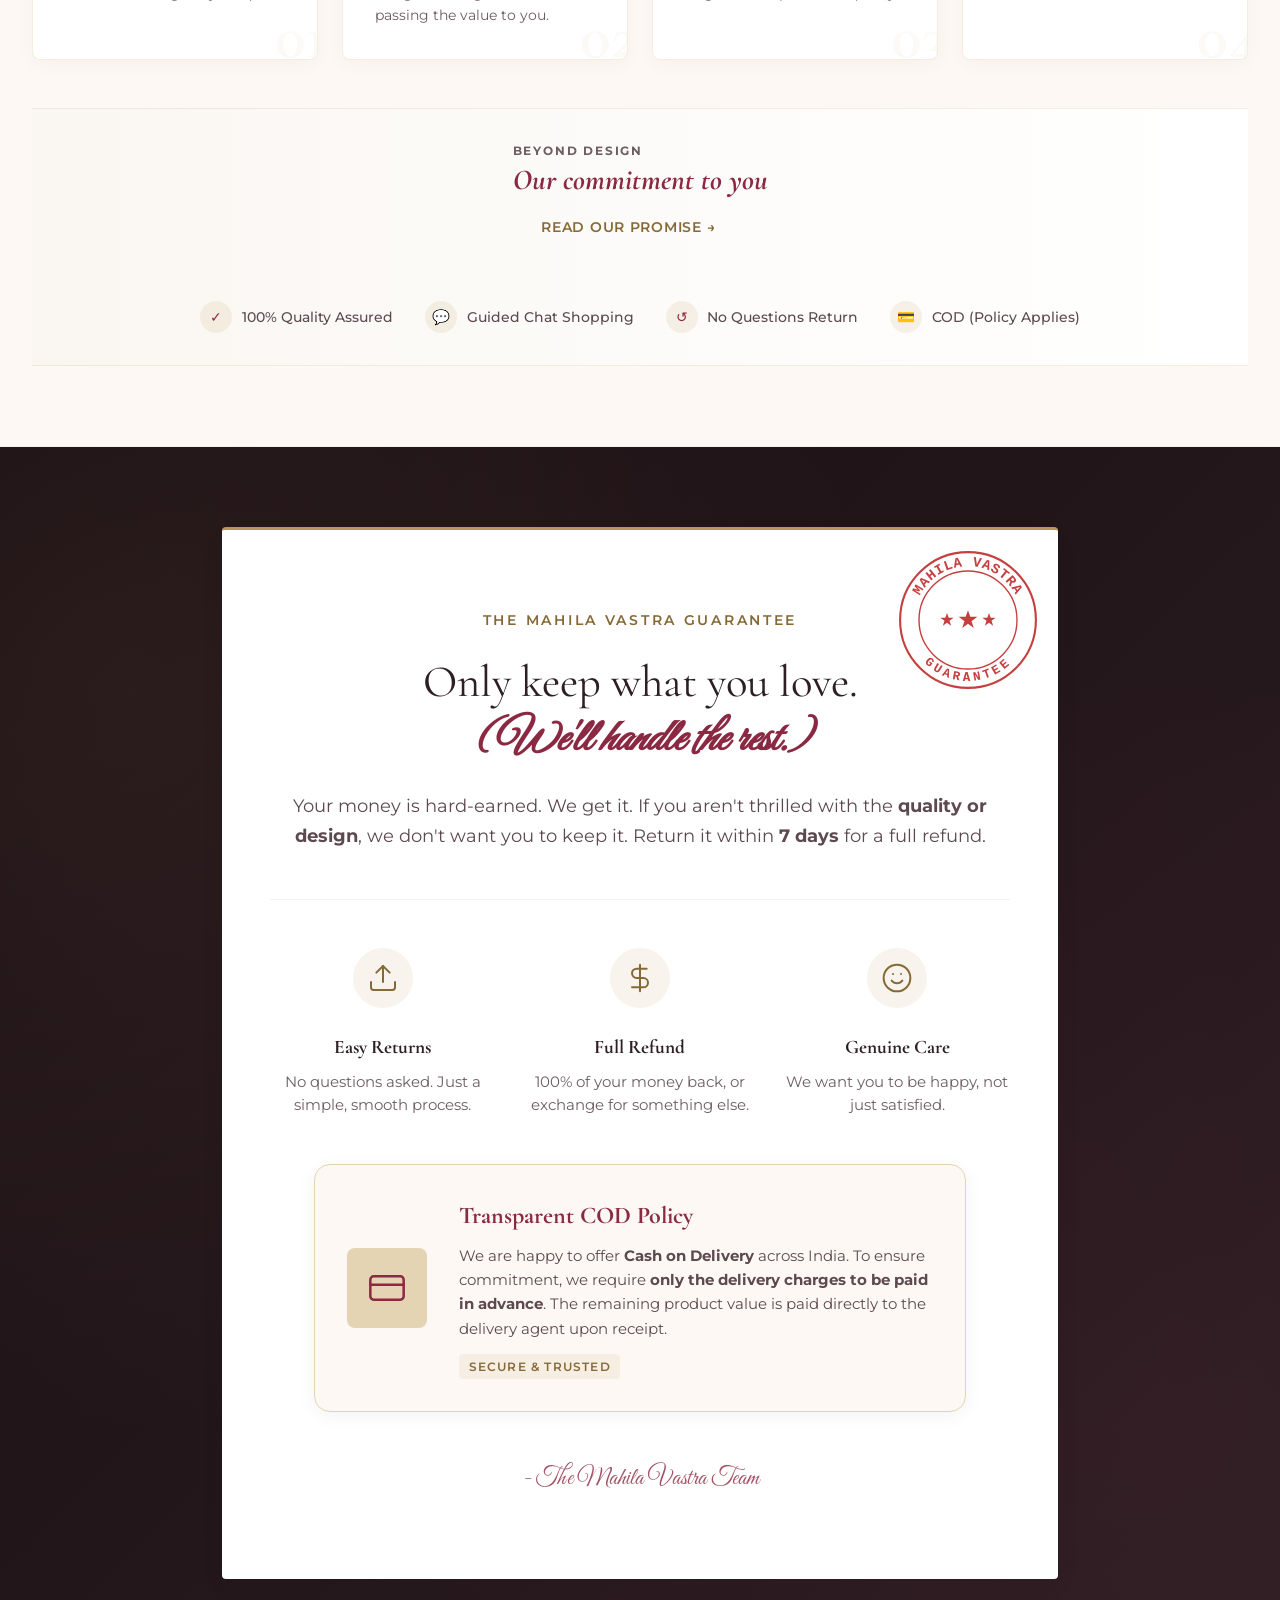
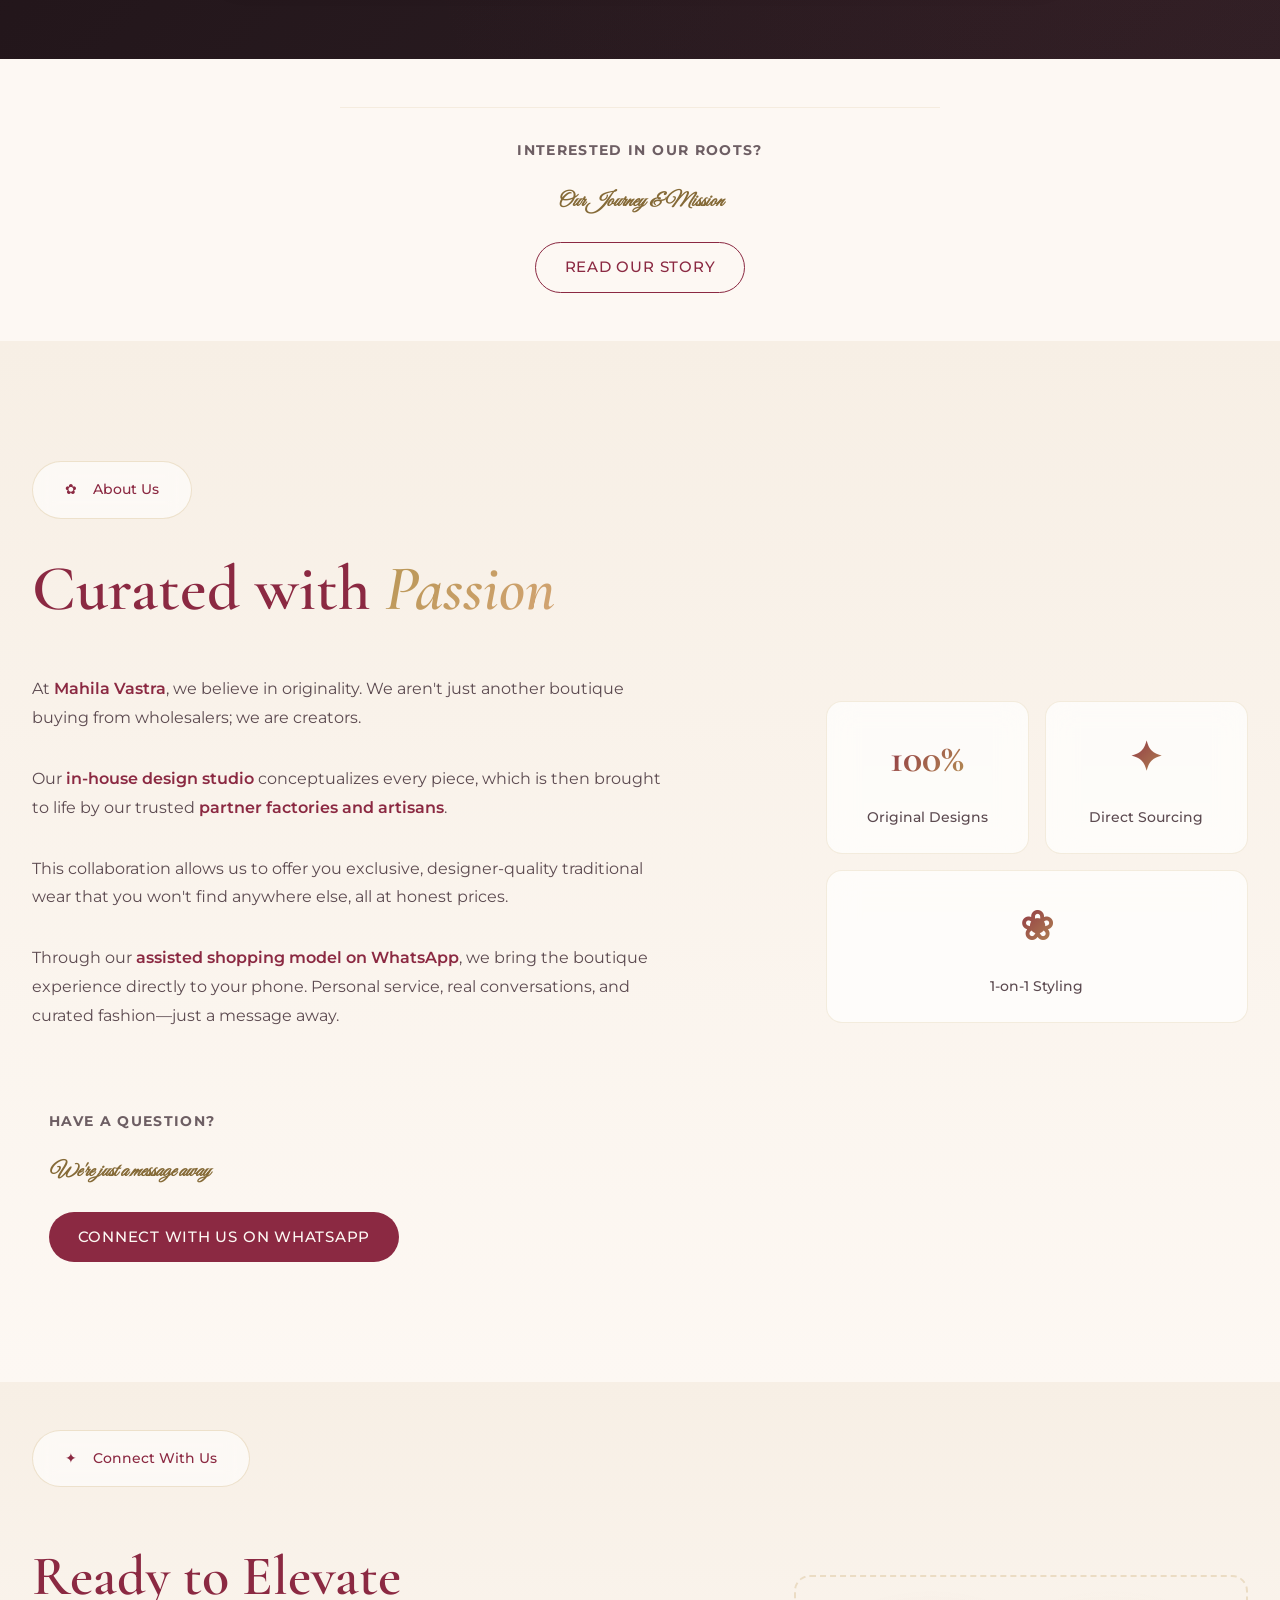
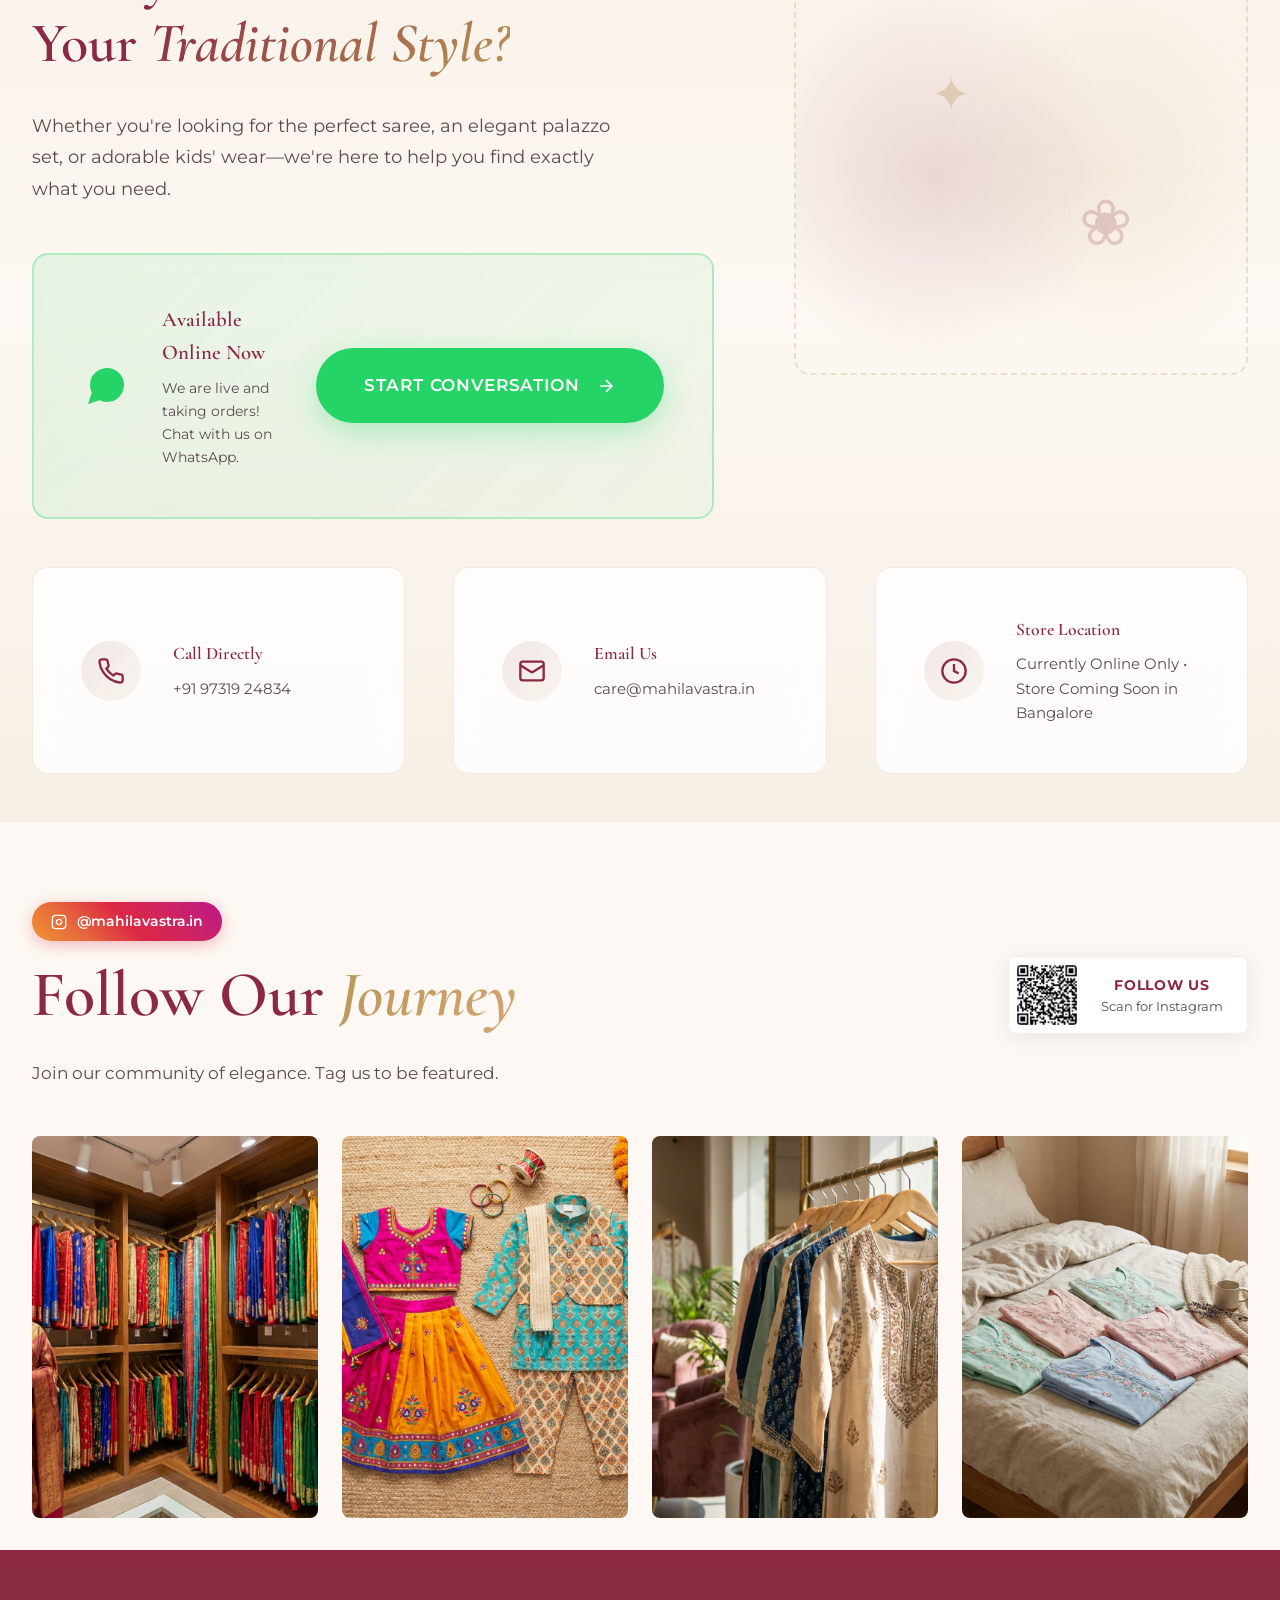
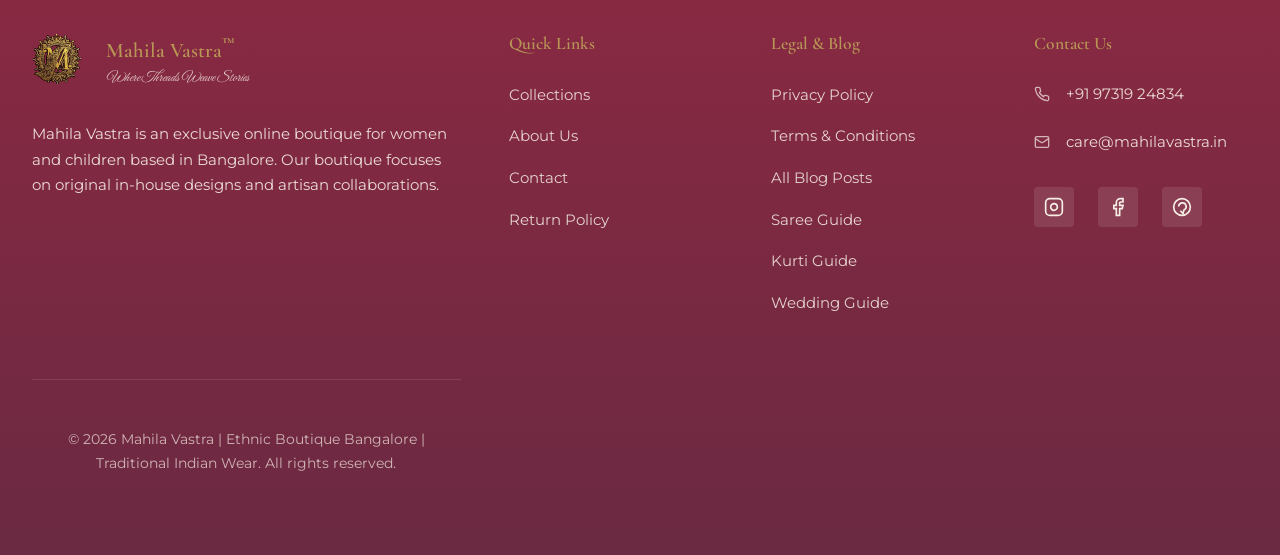
==== commit 16e07ea0: "fix: Move Blog link from navigation to footer only Co-Authored-By: Claude Opus 4.6 (1M context) <nor" ====
--- a/index.html
+++ b/index.html
@@ -263,7 +263,6 @@
                     <li><a href="#our-promise" class="nav-link nav-link-premium"><span class="premium-star">✦</span> Our
                             Promise</a></li>
                     <li><a href="#contact" class="nav-link">Contact</a></li>
-                    <li><a href="blog/" class="nav-link">Blog</a></li>
                 </ul>
                 <div class="nav-actions">
                     <a href="#catalog" class="btn btn-nav-cta">Shop Now</a>
@@ -285,7 +284,6 @@
                     <a href="#our-promise" class="mobile-nav-link mobile-nav-premium"><span
                             class="premium-star">✦</span> Our <em>Promise</em></a>
                     <a href="#contact" class="mobile-nav-link">Contact</a>
-                    <a href="blog/" class="mobile-nav-link">Blog</a>
                 </nav>
                 <button class="btn btn-nav-cta" onclick="window.location.href='#shop-by-tier'">Shop Now</button>
             </div>
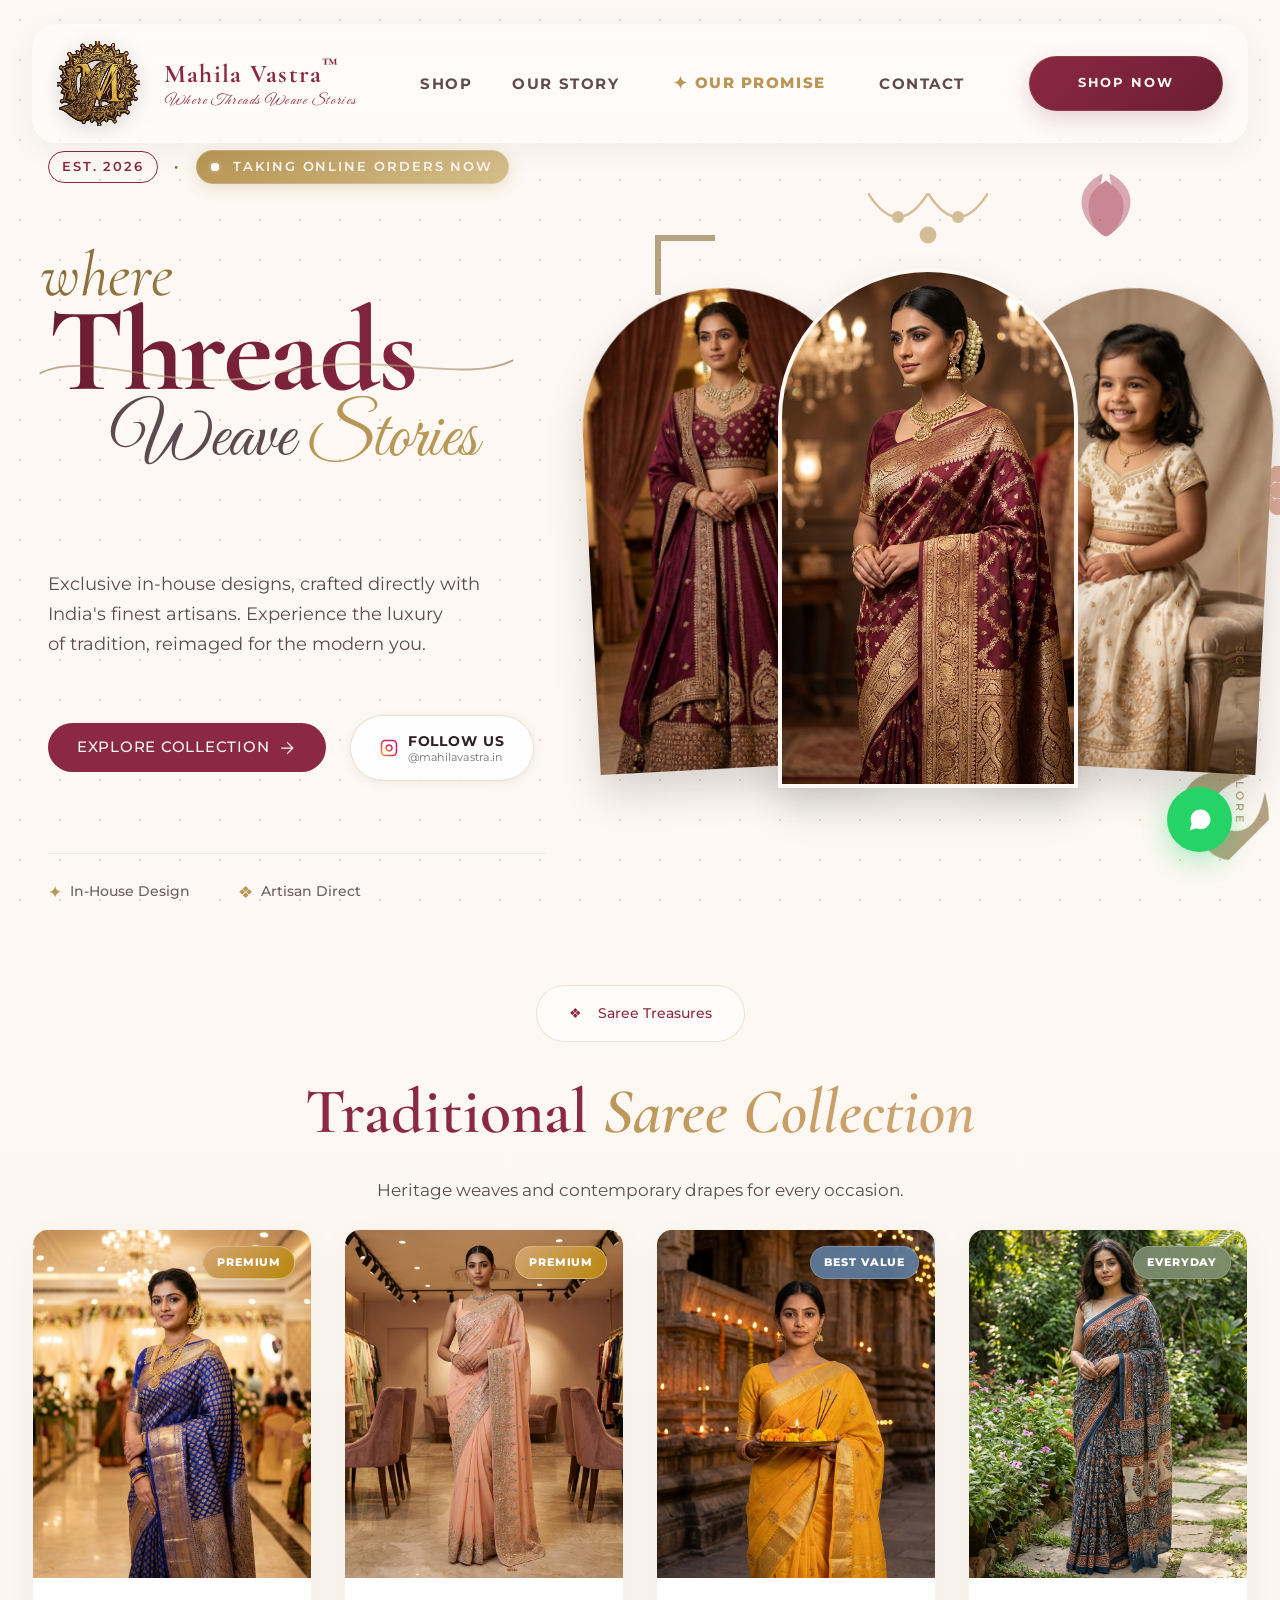
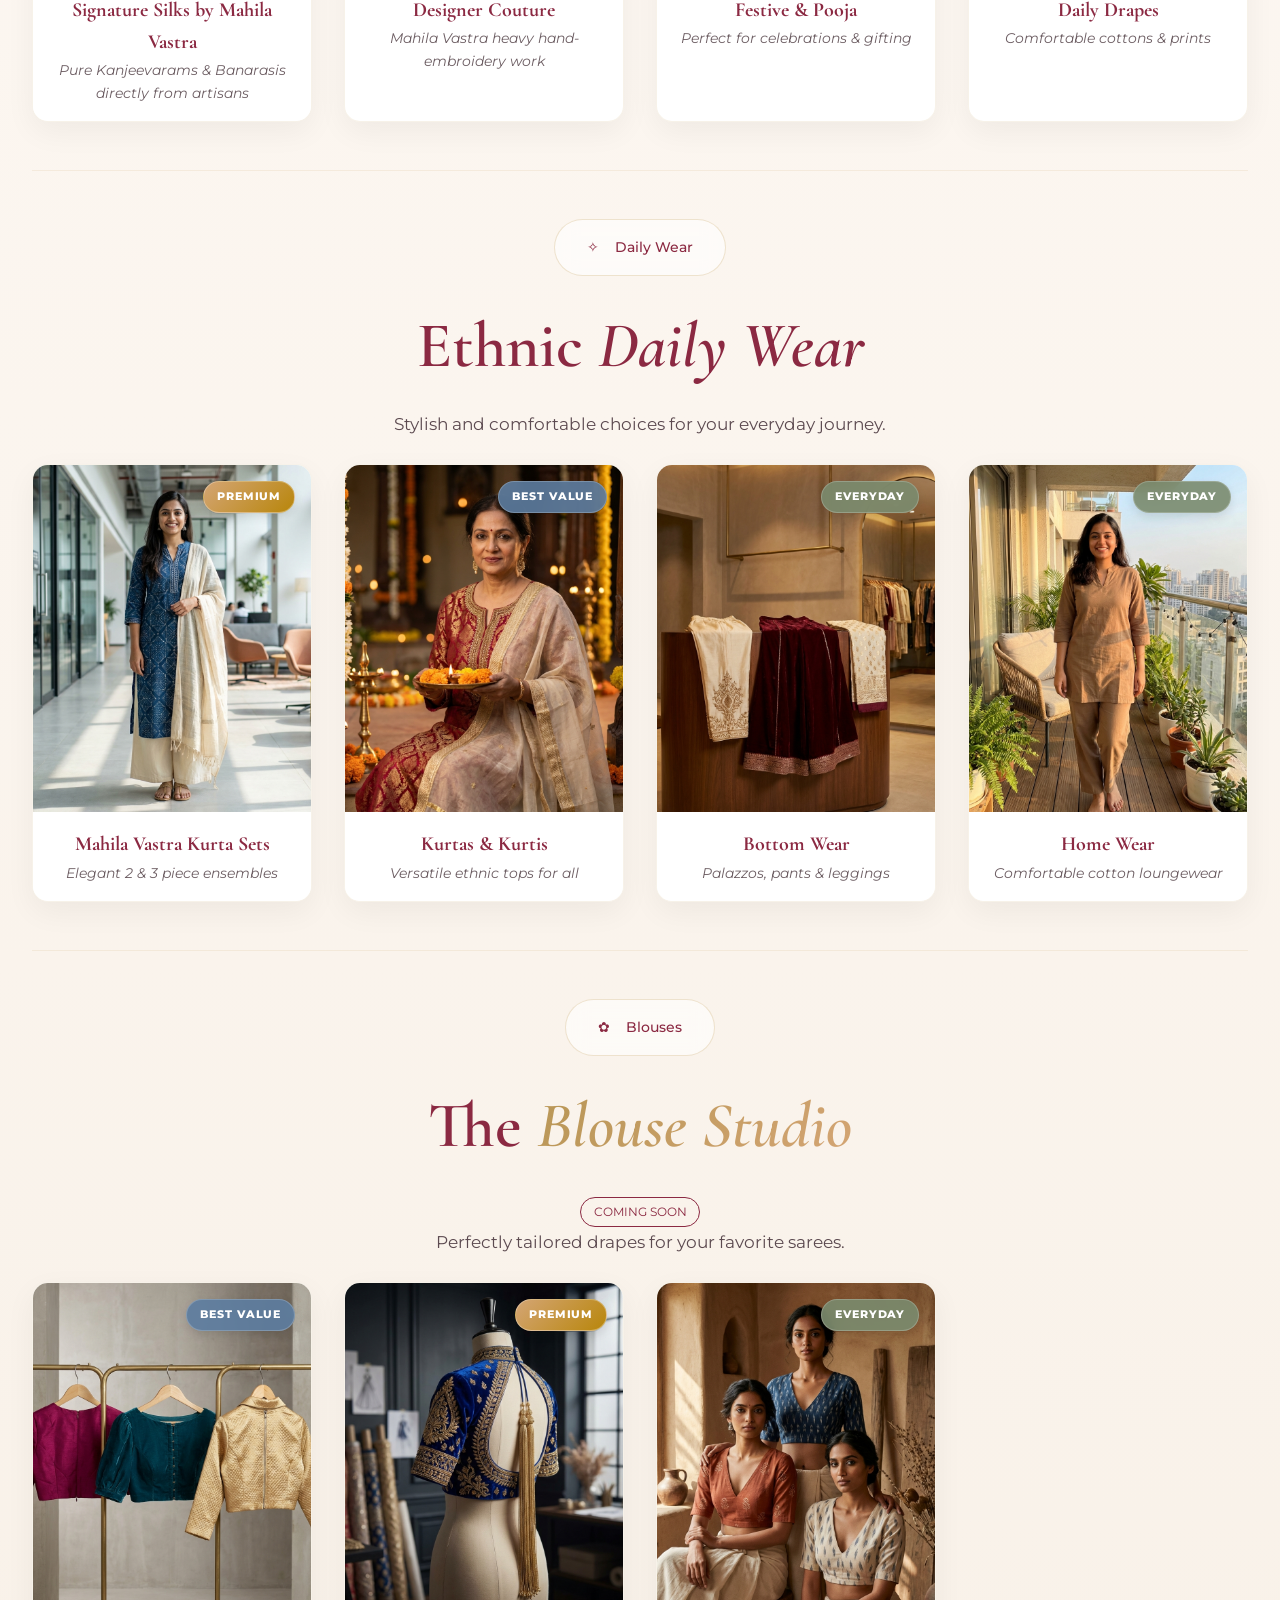
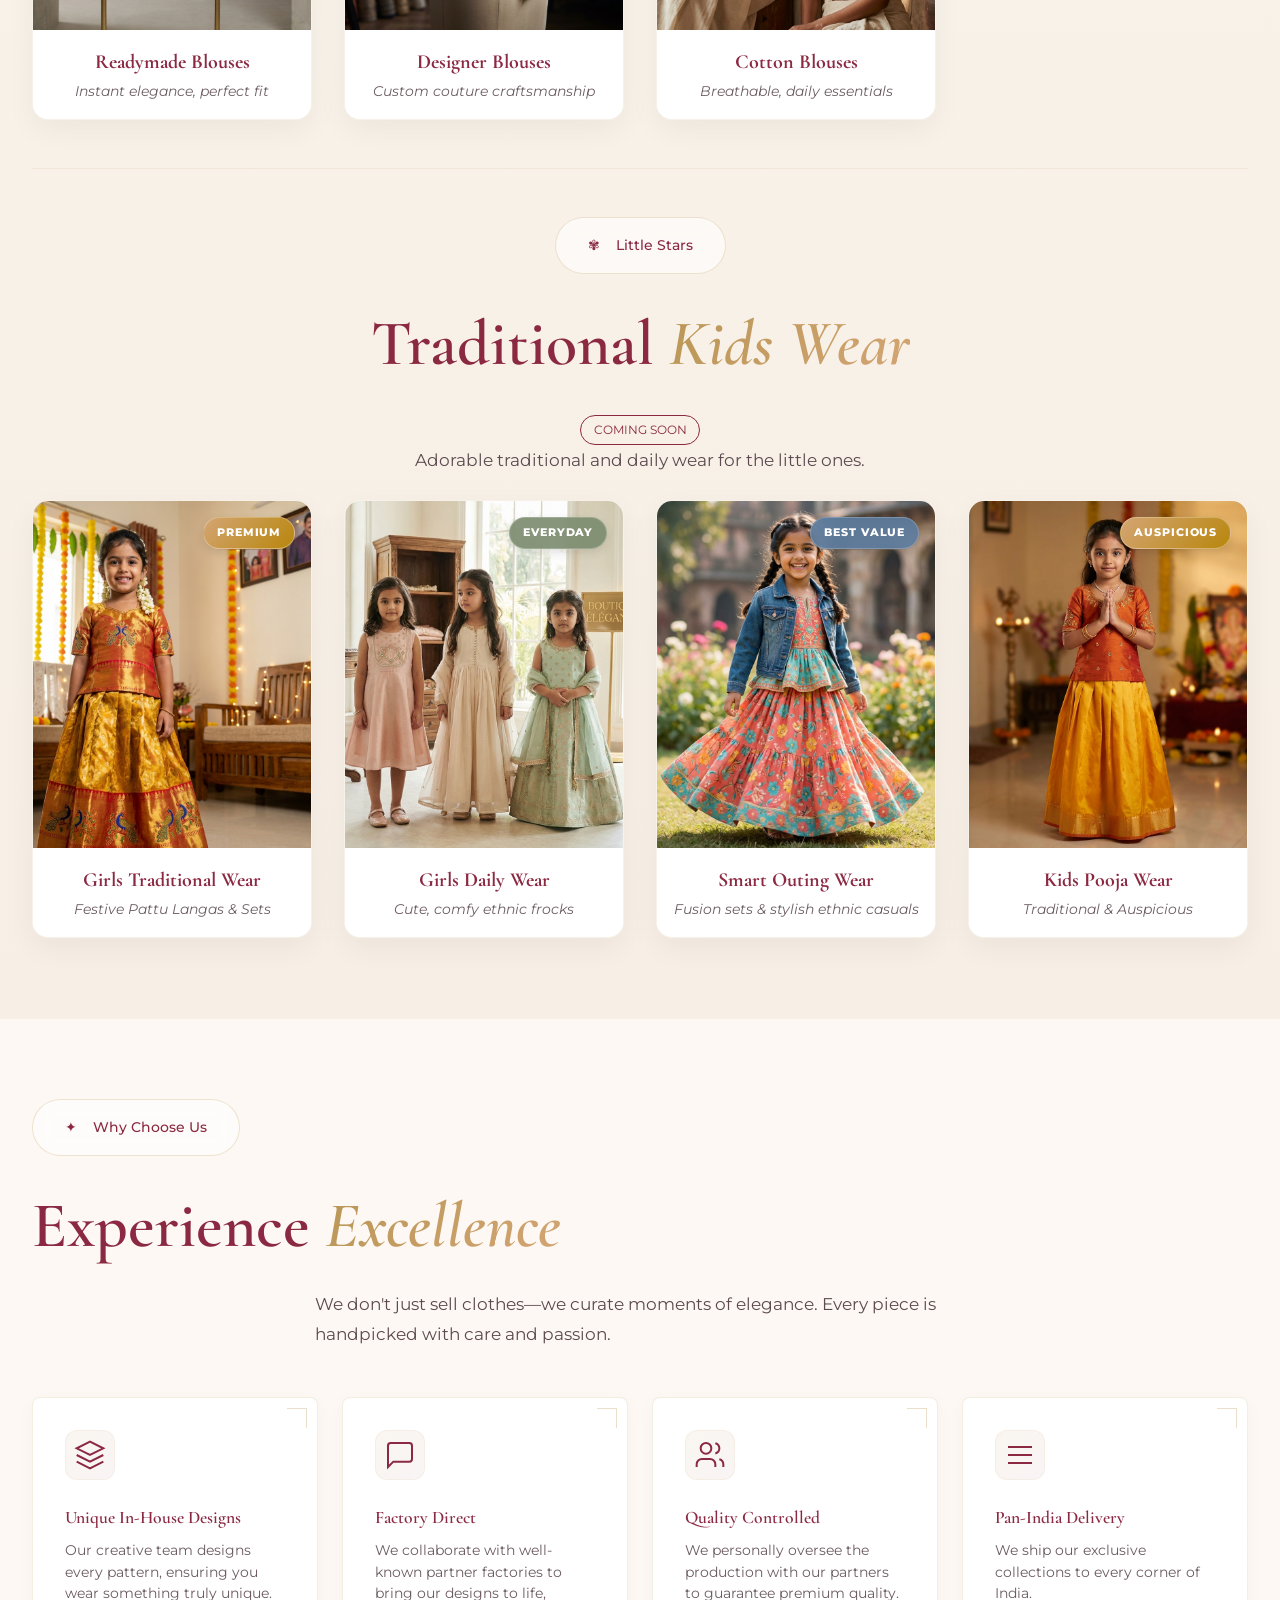
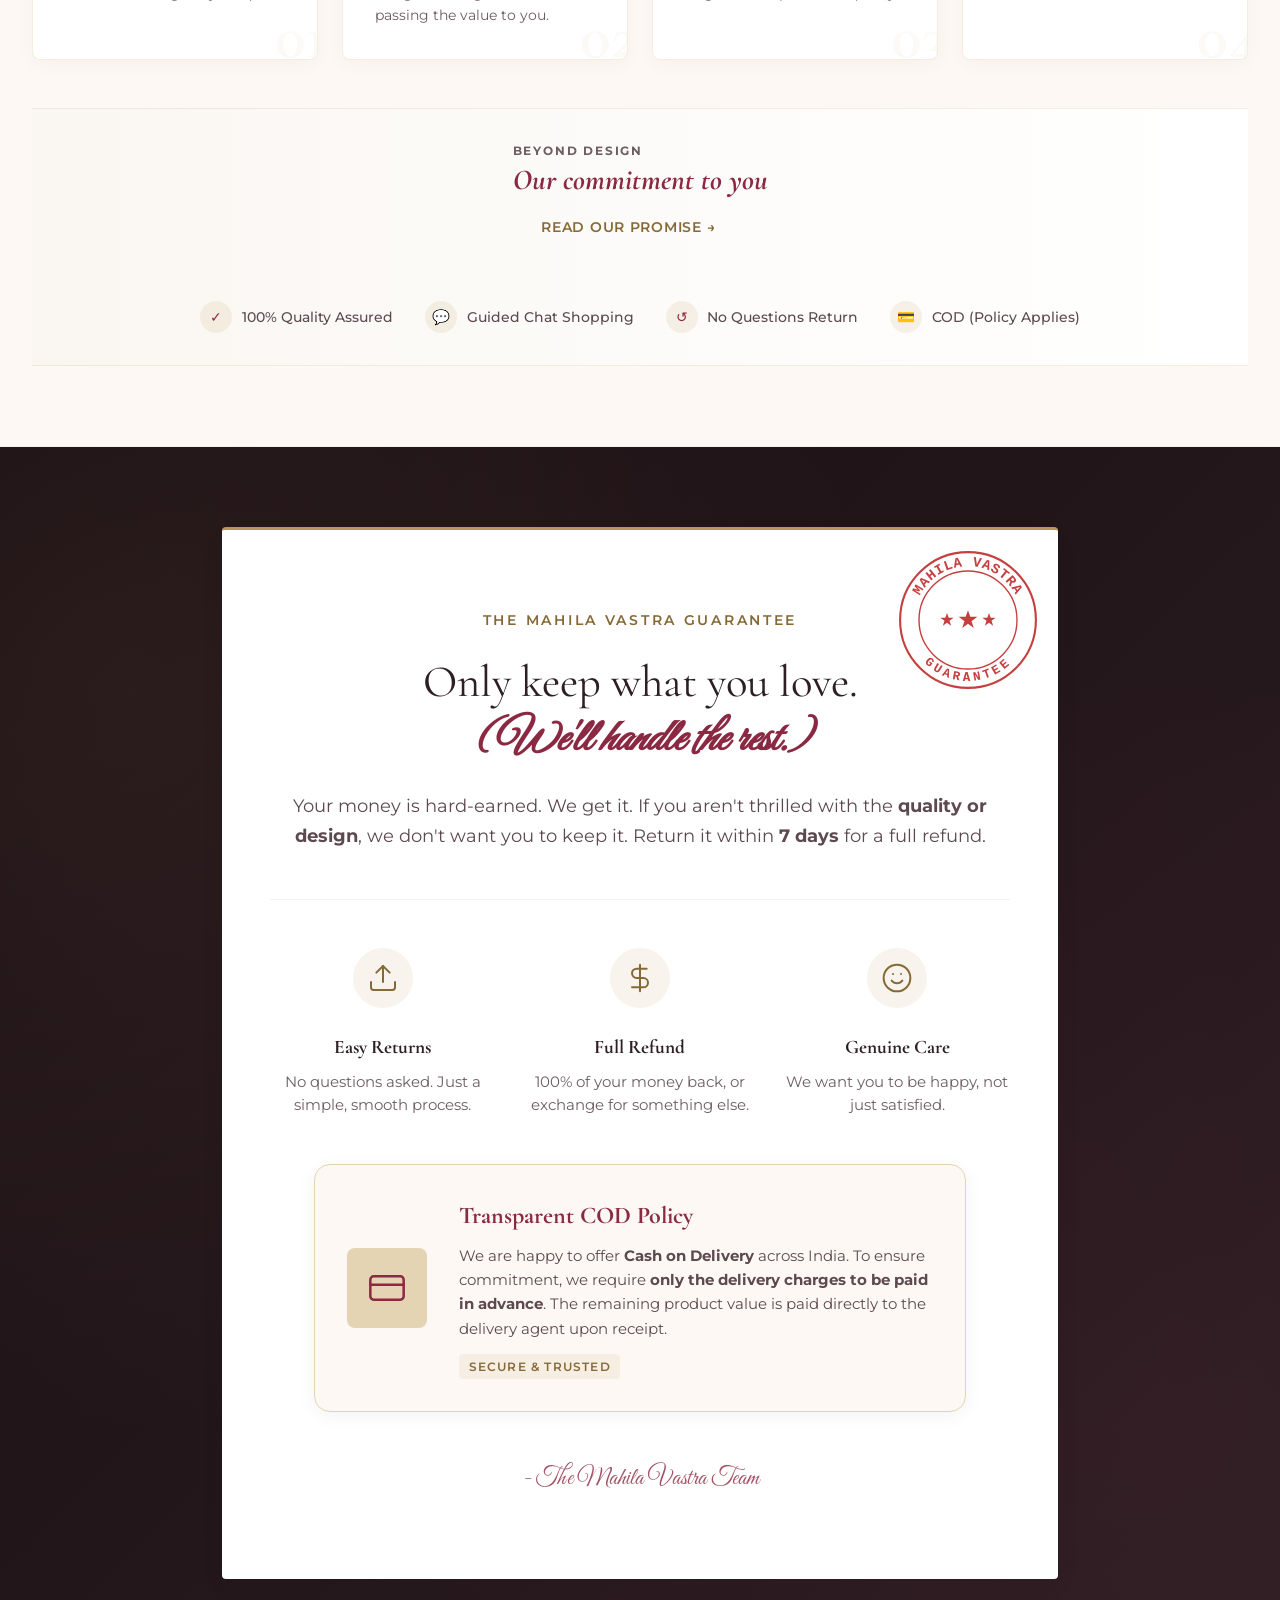
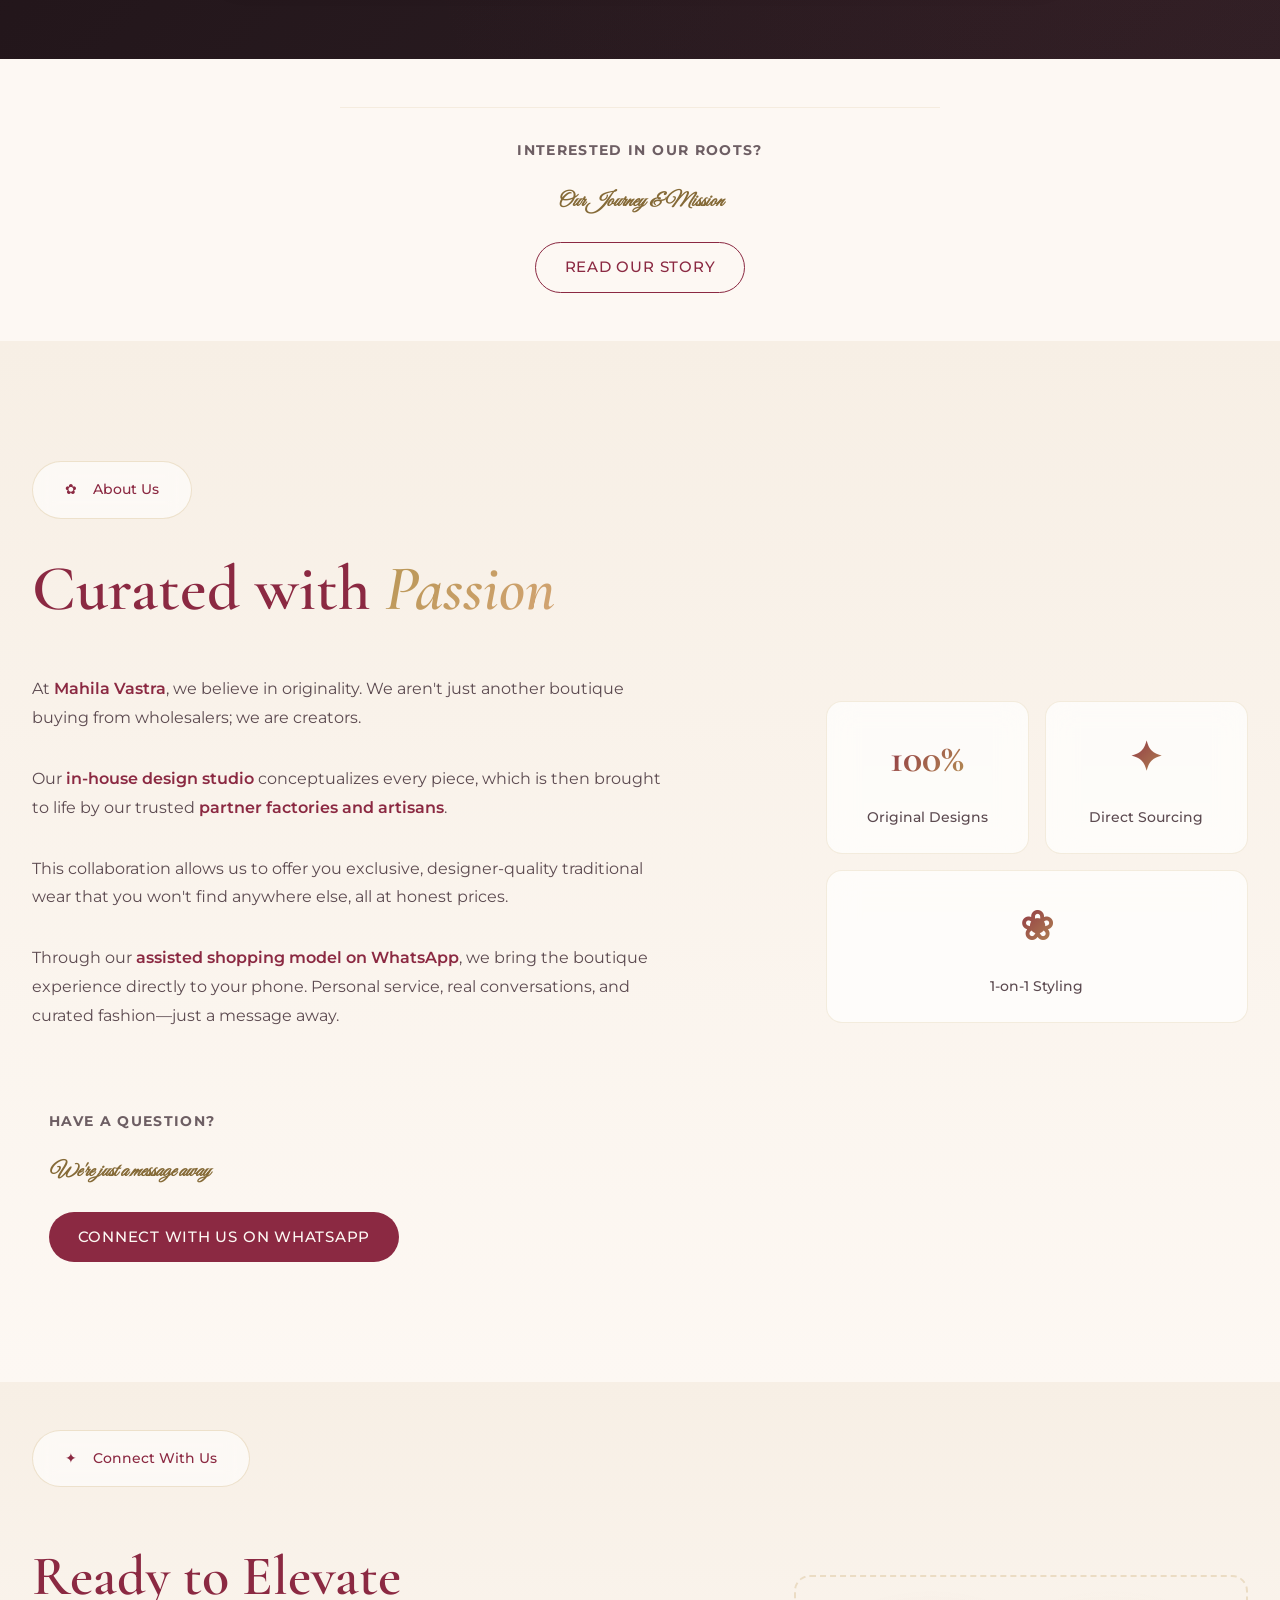
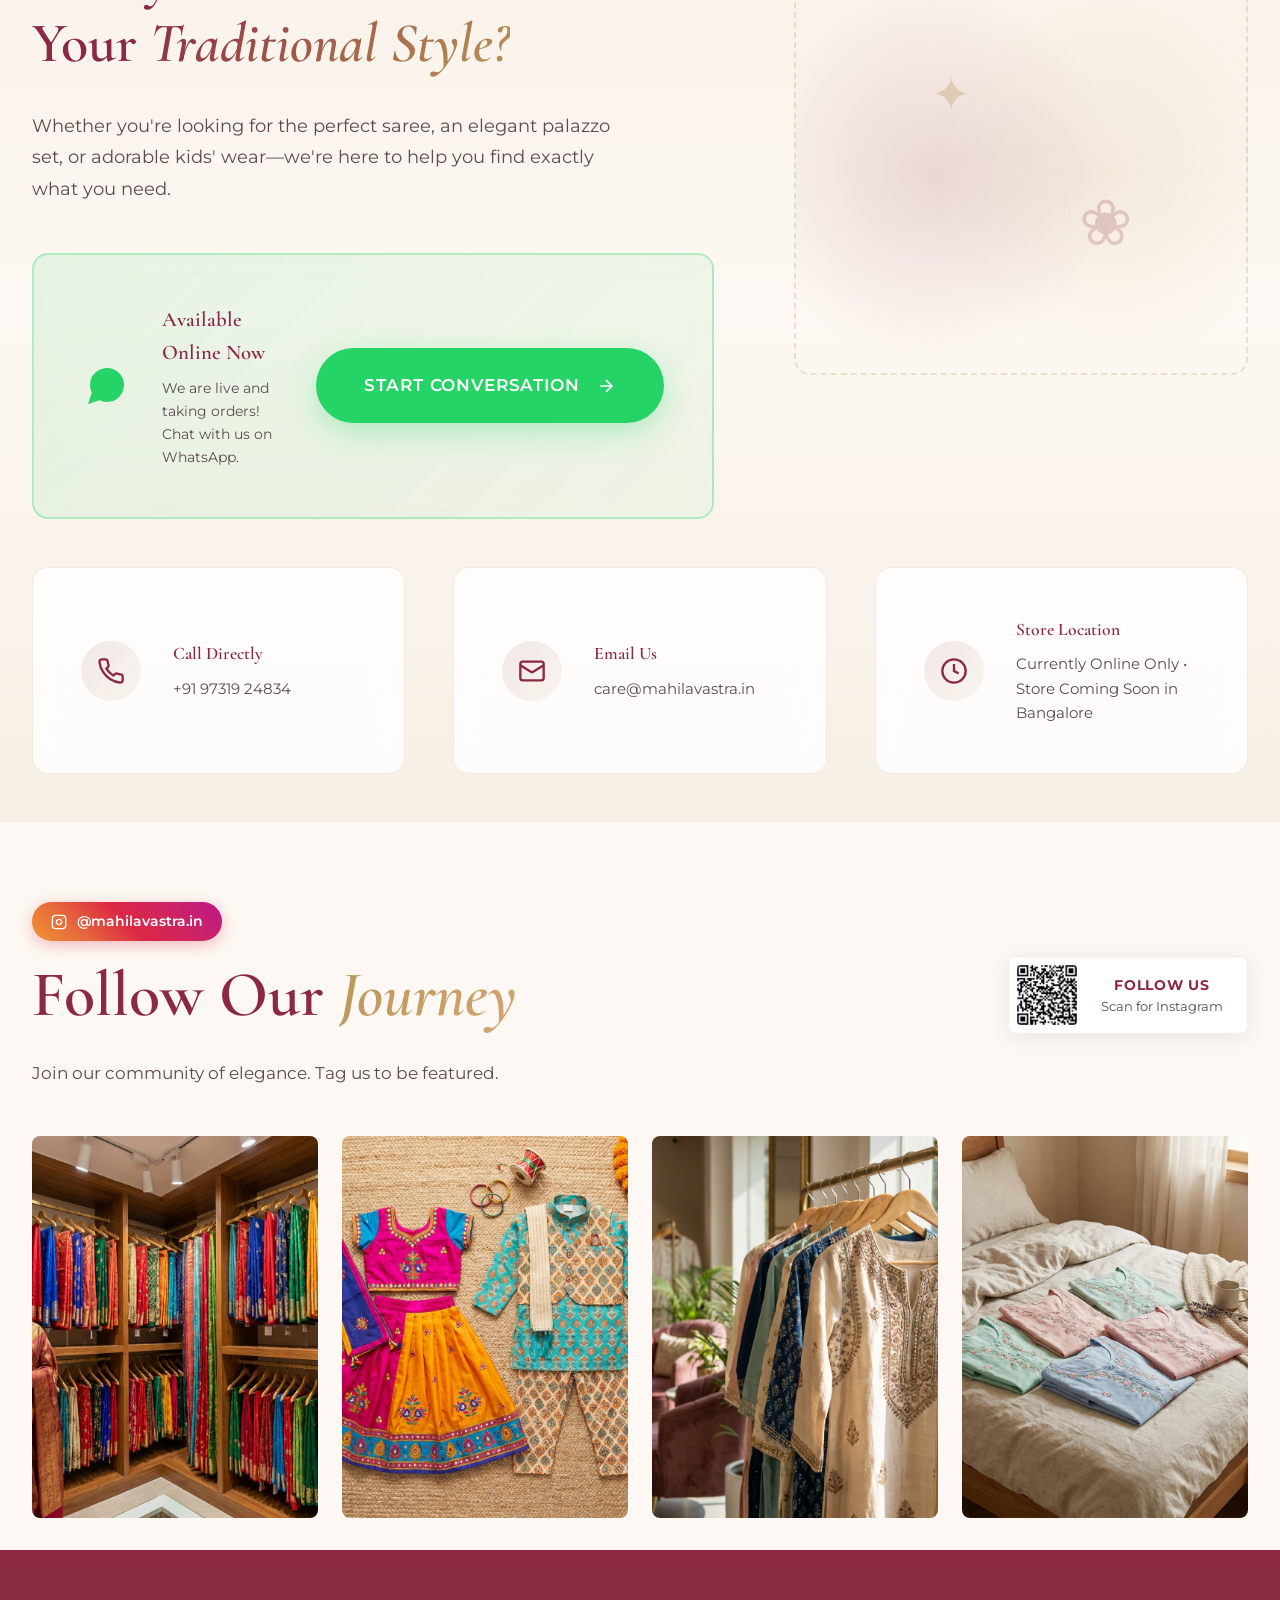
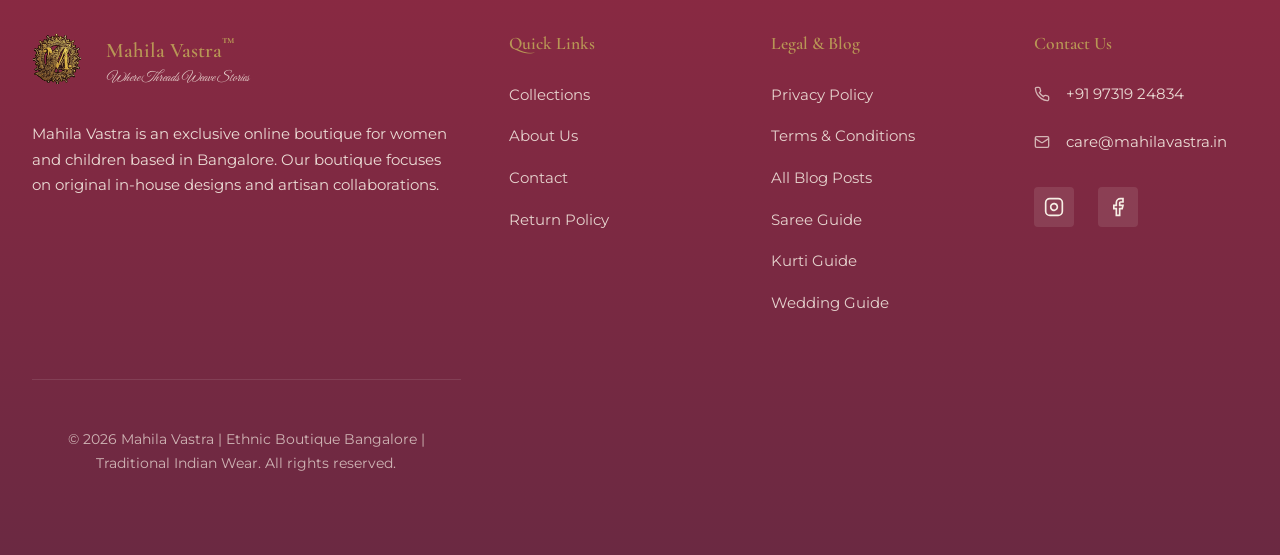
==== commit 15f98b2c: "fix: Update footer social links - add Facebook URL, remove Pinterest Co-Authored-By: Claude Opus 4.6" ====
--- a/index.html
+++ b/index.html
@@ -136,7 +136,8 @@
         "closes": "20:00"
       },
       "sameAs": [
-        "https://www.instagram.com/mahilavastra.in"
+        "https://www.instagram.com/mahilavastra.in",
+        "https://www.facebook.com/mahilavastra.in"
       ],
       "priceRange": "₹₹",
       "hasOfferCatalog": {
@@ -1320,14 +1321,9 @@
                                 <path d="M16 11.37A4 4 0 1112.63 8 4 4 0 0116 11.37z" />
                                 <line x1="17.5" x2="17.51" y1="6.5" y2="6.5" />
                             </svg></a>
-                        <a href="#" aria-label="Facebook"><svg xmlns="http://www.w3.org/2000/svg" width="20" height="20"
+                        <a href="https://facebook.com/mahilavastra.in" target="_blank" aria-label="Facebook"><svg xmlns="http://www.w3.org/2000/svg" width="20" height="20"
                                 viewBox="0 0 24 24" fill="none" stroke="currentColor" stroke-width="2">
                                 <path d="M18 2h-3a5 5 0 00-5 5v3H7v4h3v8h4v-8h3l1-4h-4V7a1 1 0 011-1h3z" />
-                            </svg></a>
-                        <a href="#" aria-label="Pinterest"><svg xmlns="http://www.w3.org/2000/svg" width="20"
-                                height="20" viewBox="0 0 24 24" fill="none" stroke="currentColor" stroke-width="2">
-                                <circle cx="12" cy="12" r="10" />
-                                <path d="M8 11.5a4.5 4.5 0 116.3 4.1l-1.1 4.4-3.2-3.5" />
                             </svg></a>
                     </div>
                 </div>
